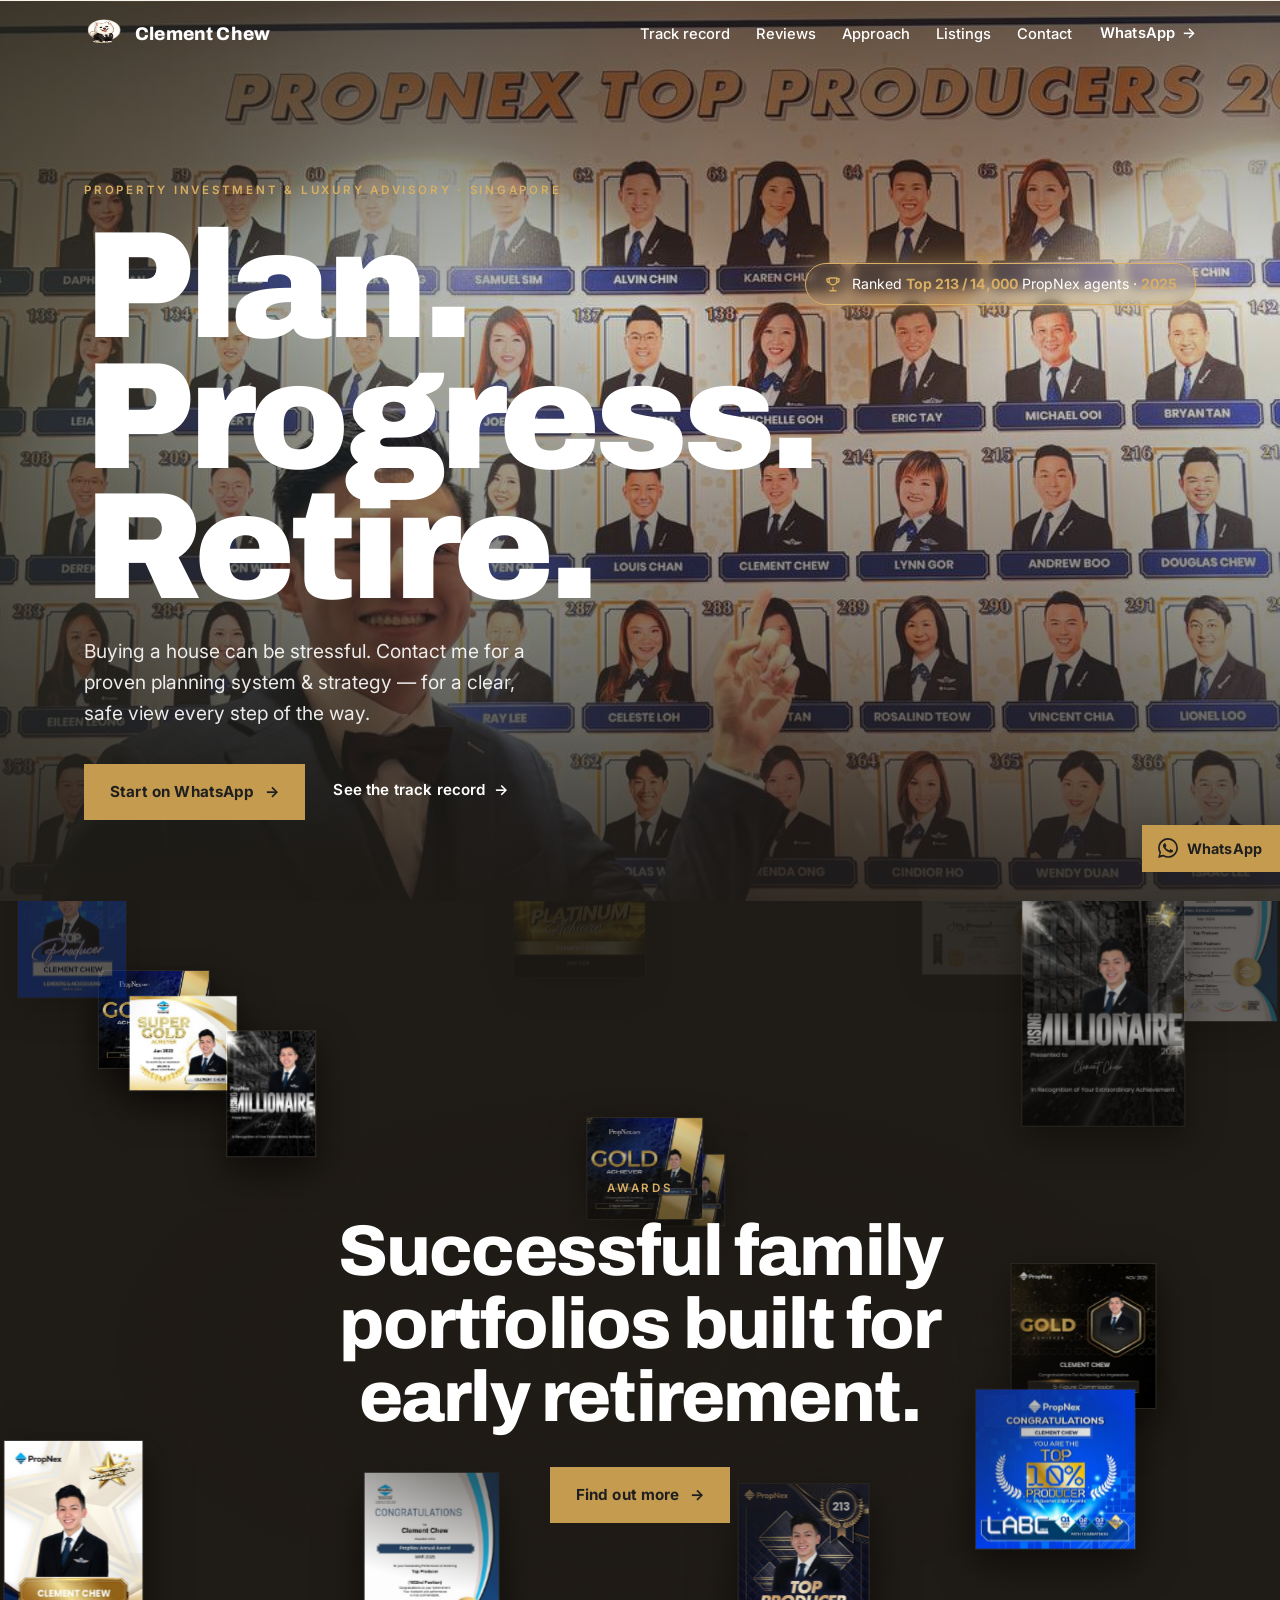
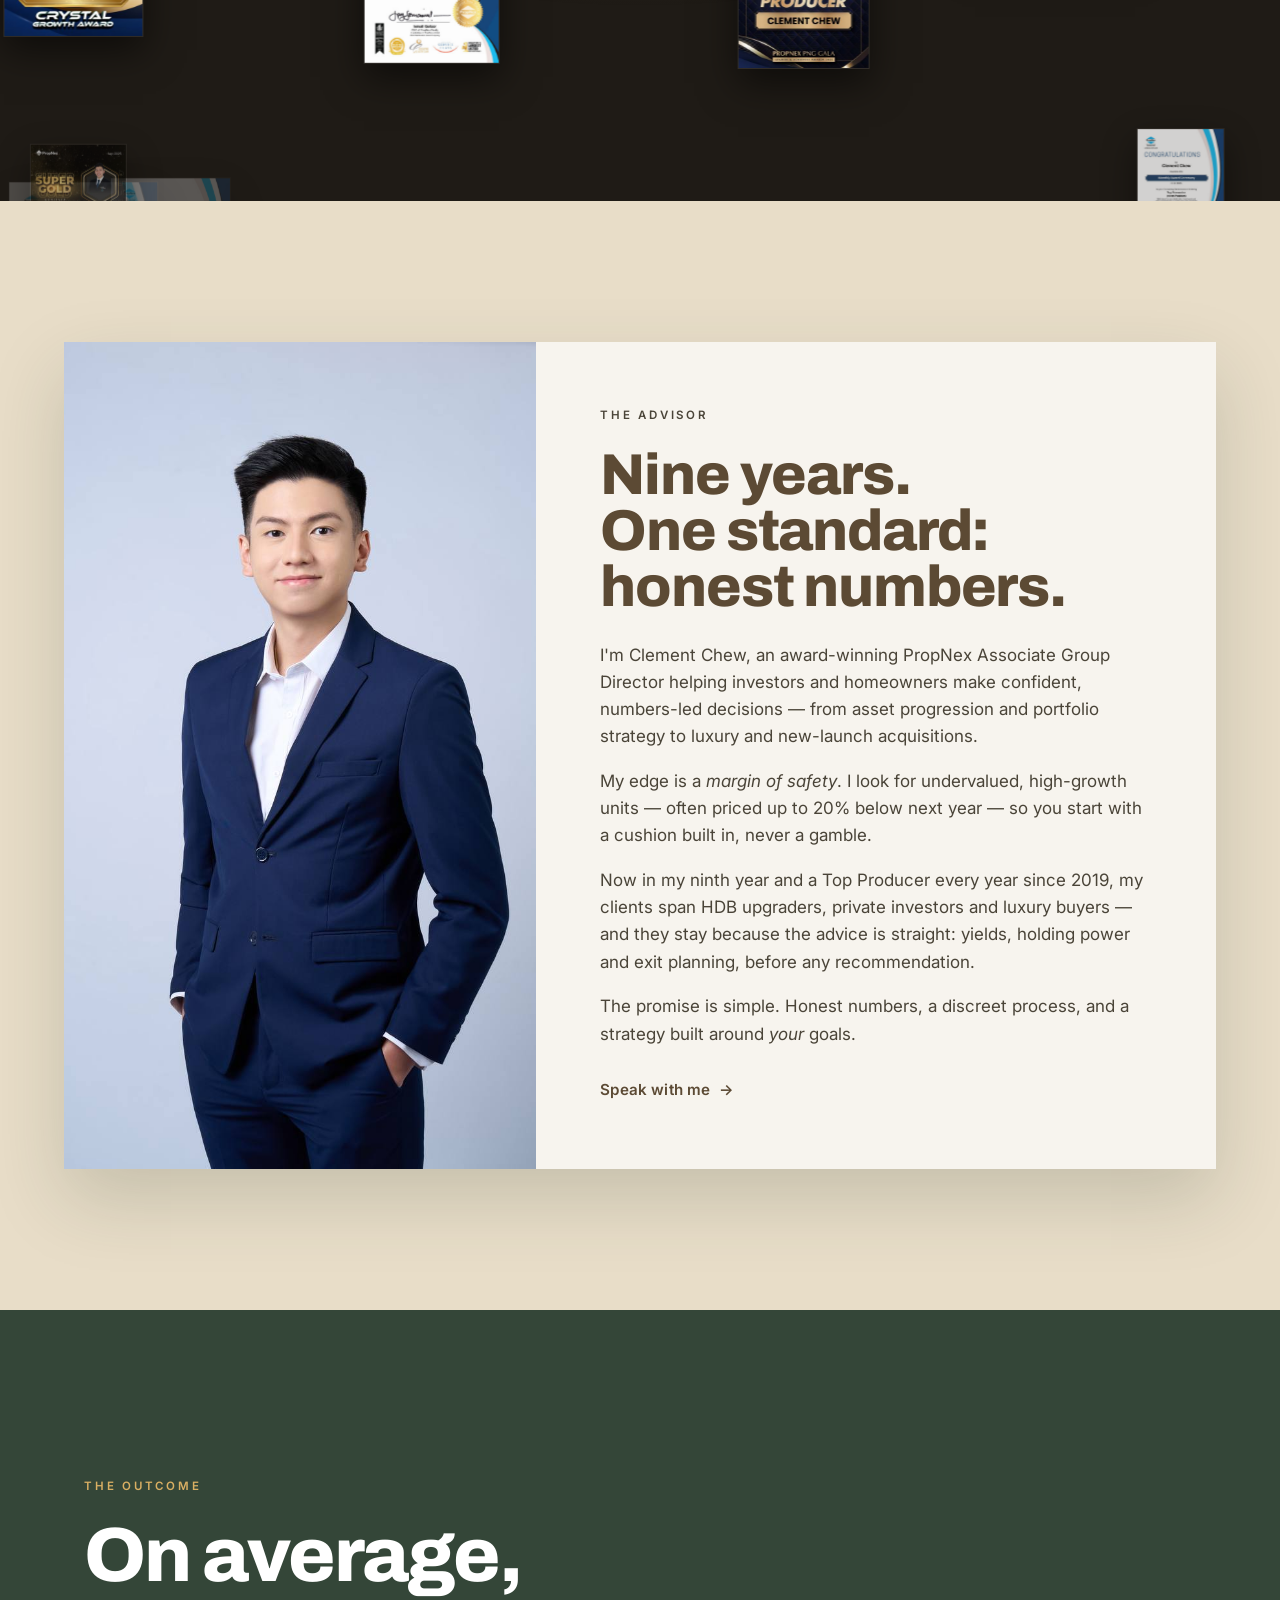
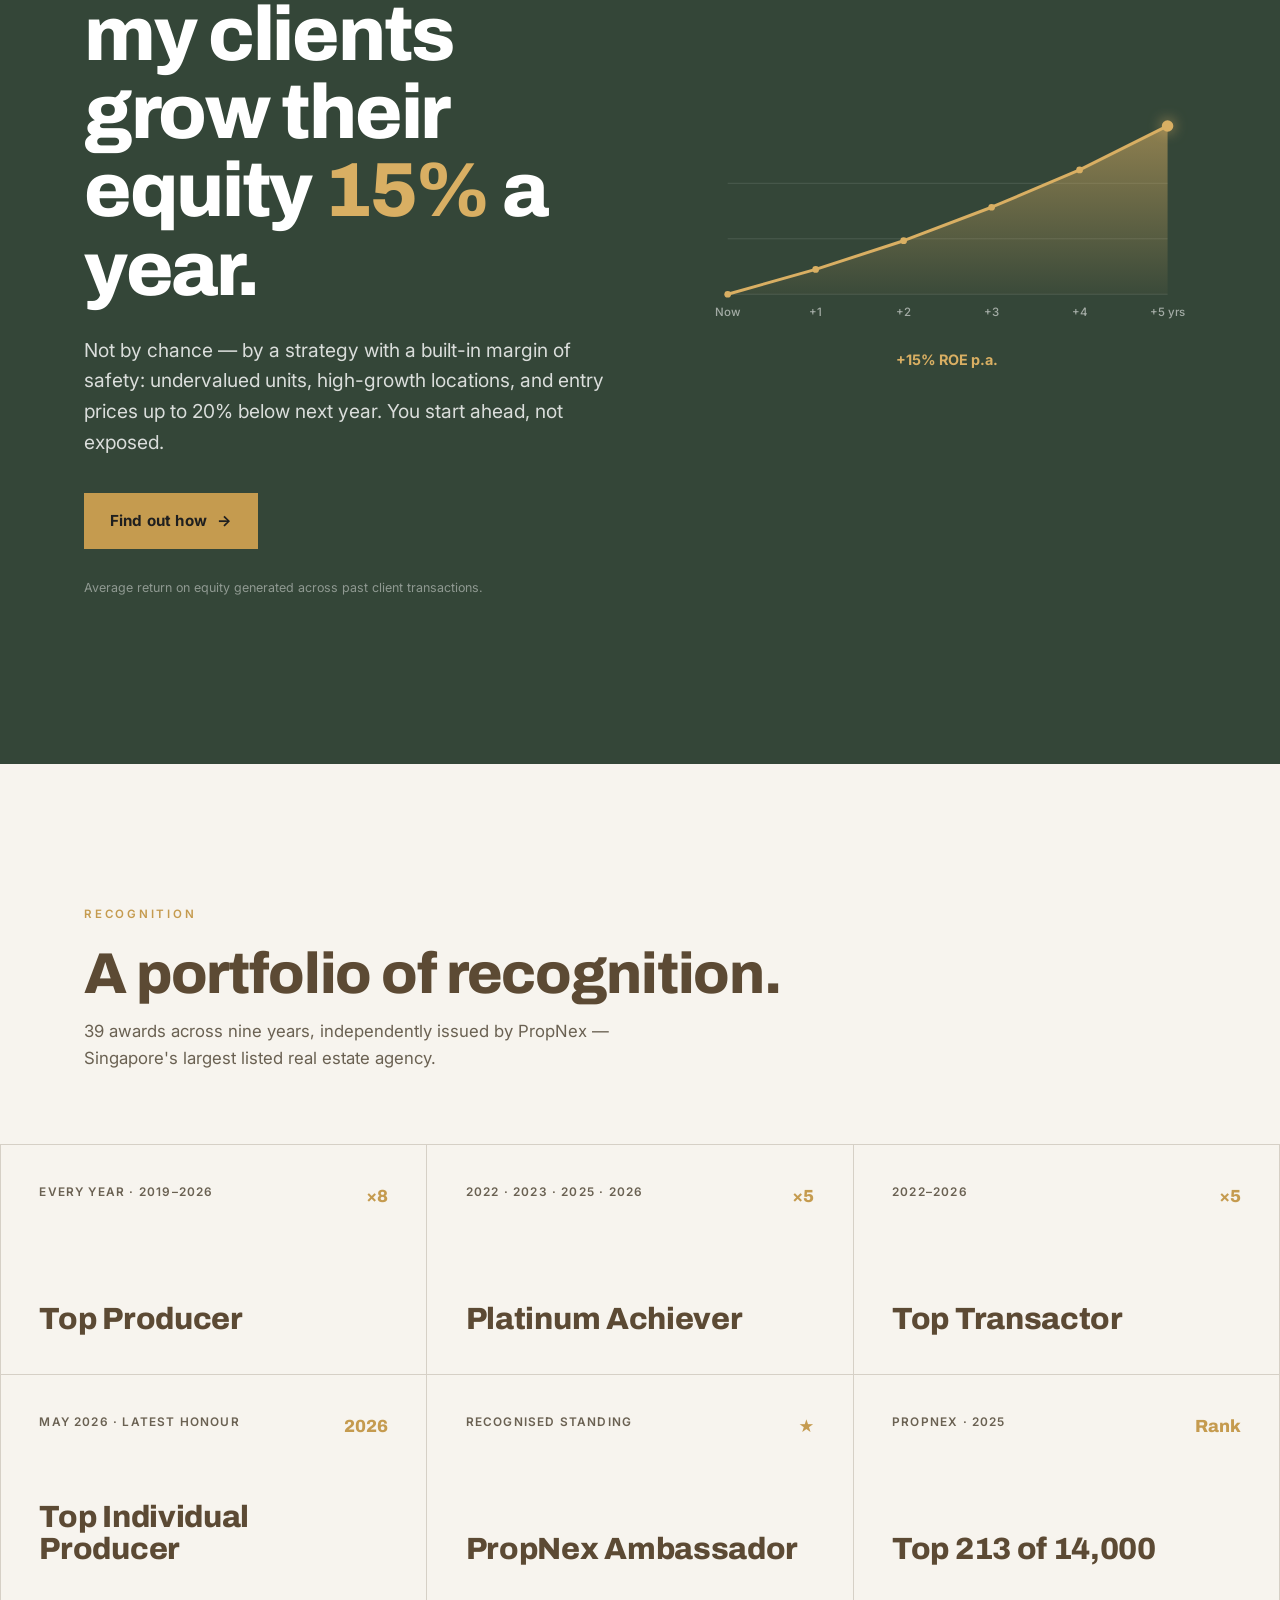
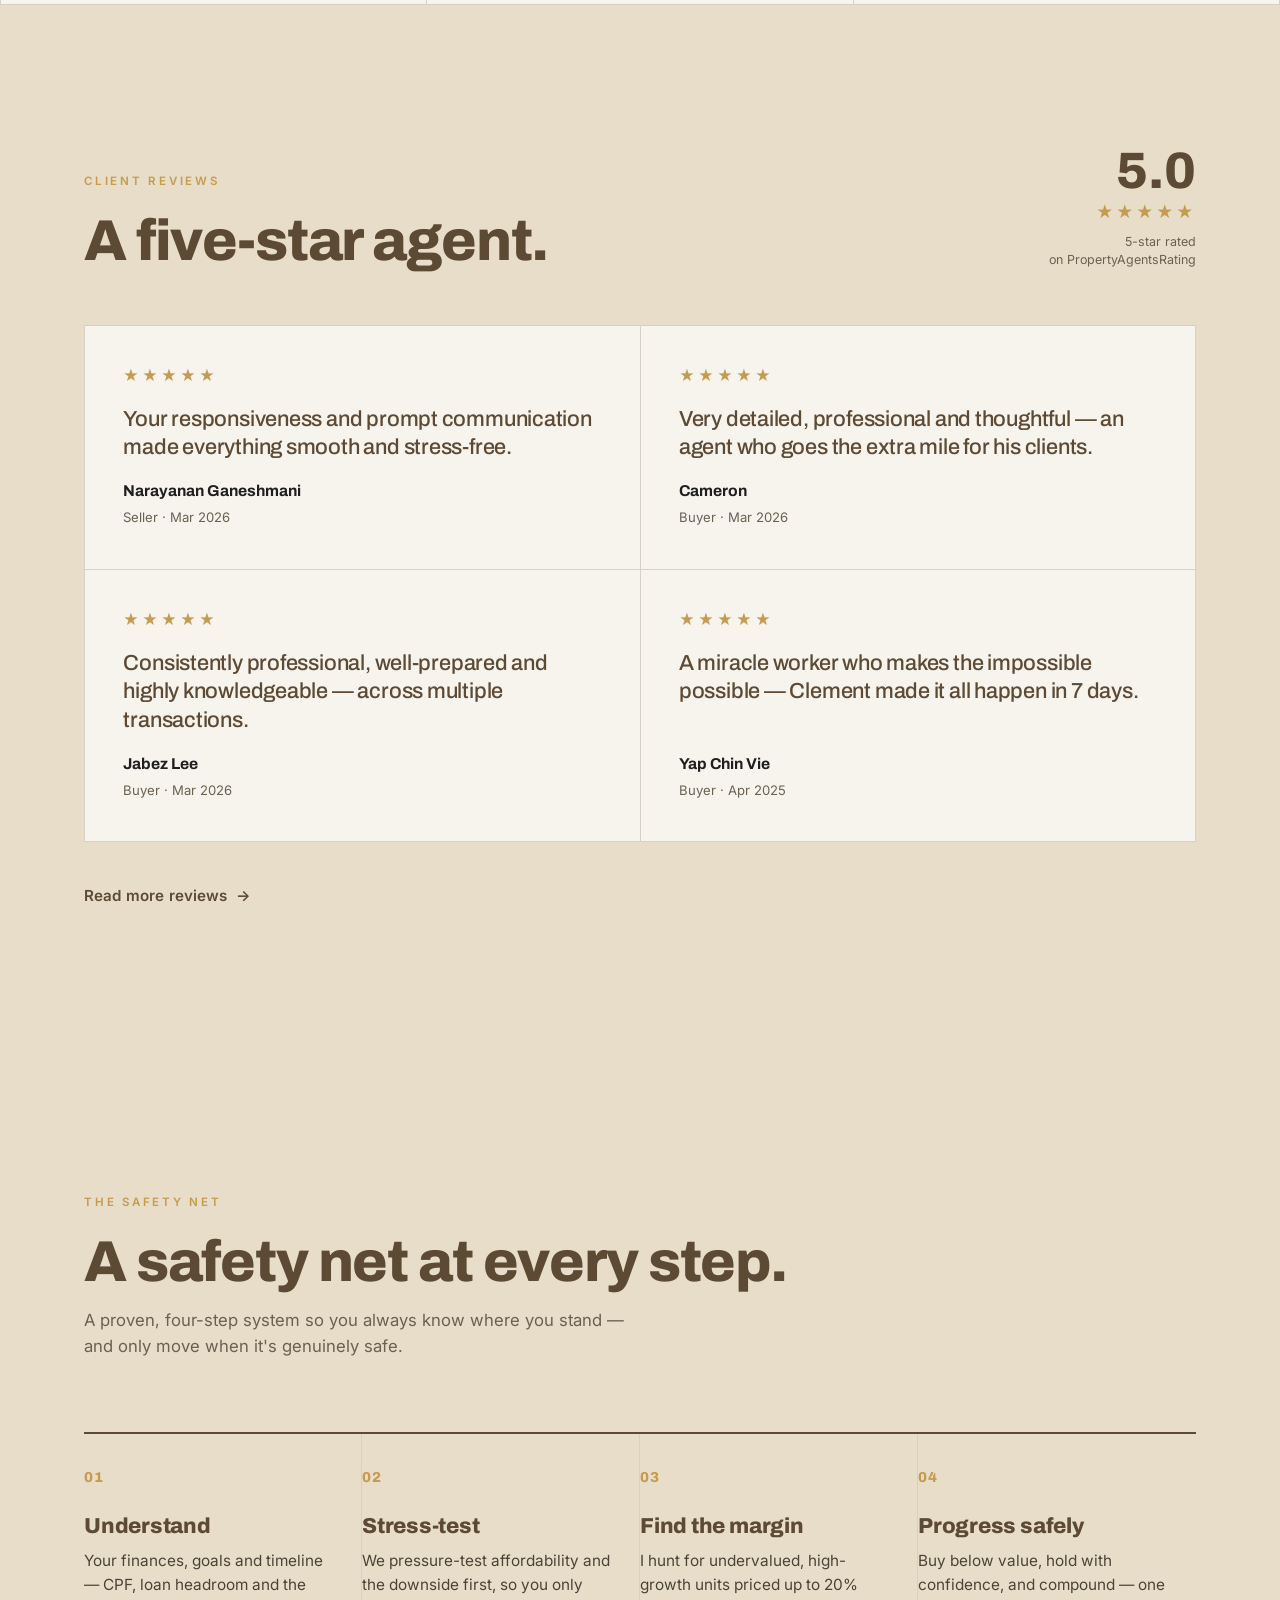
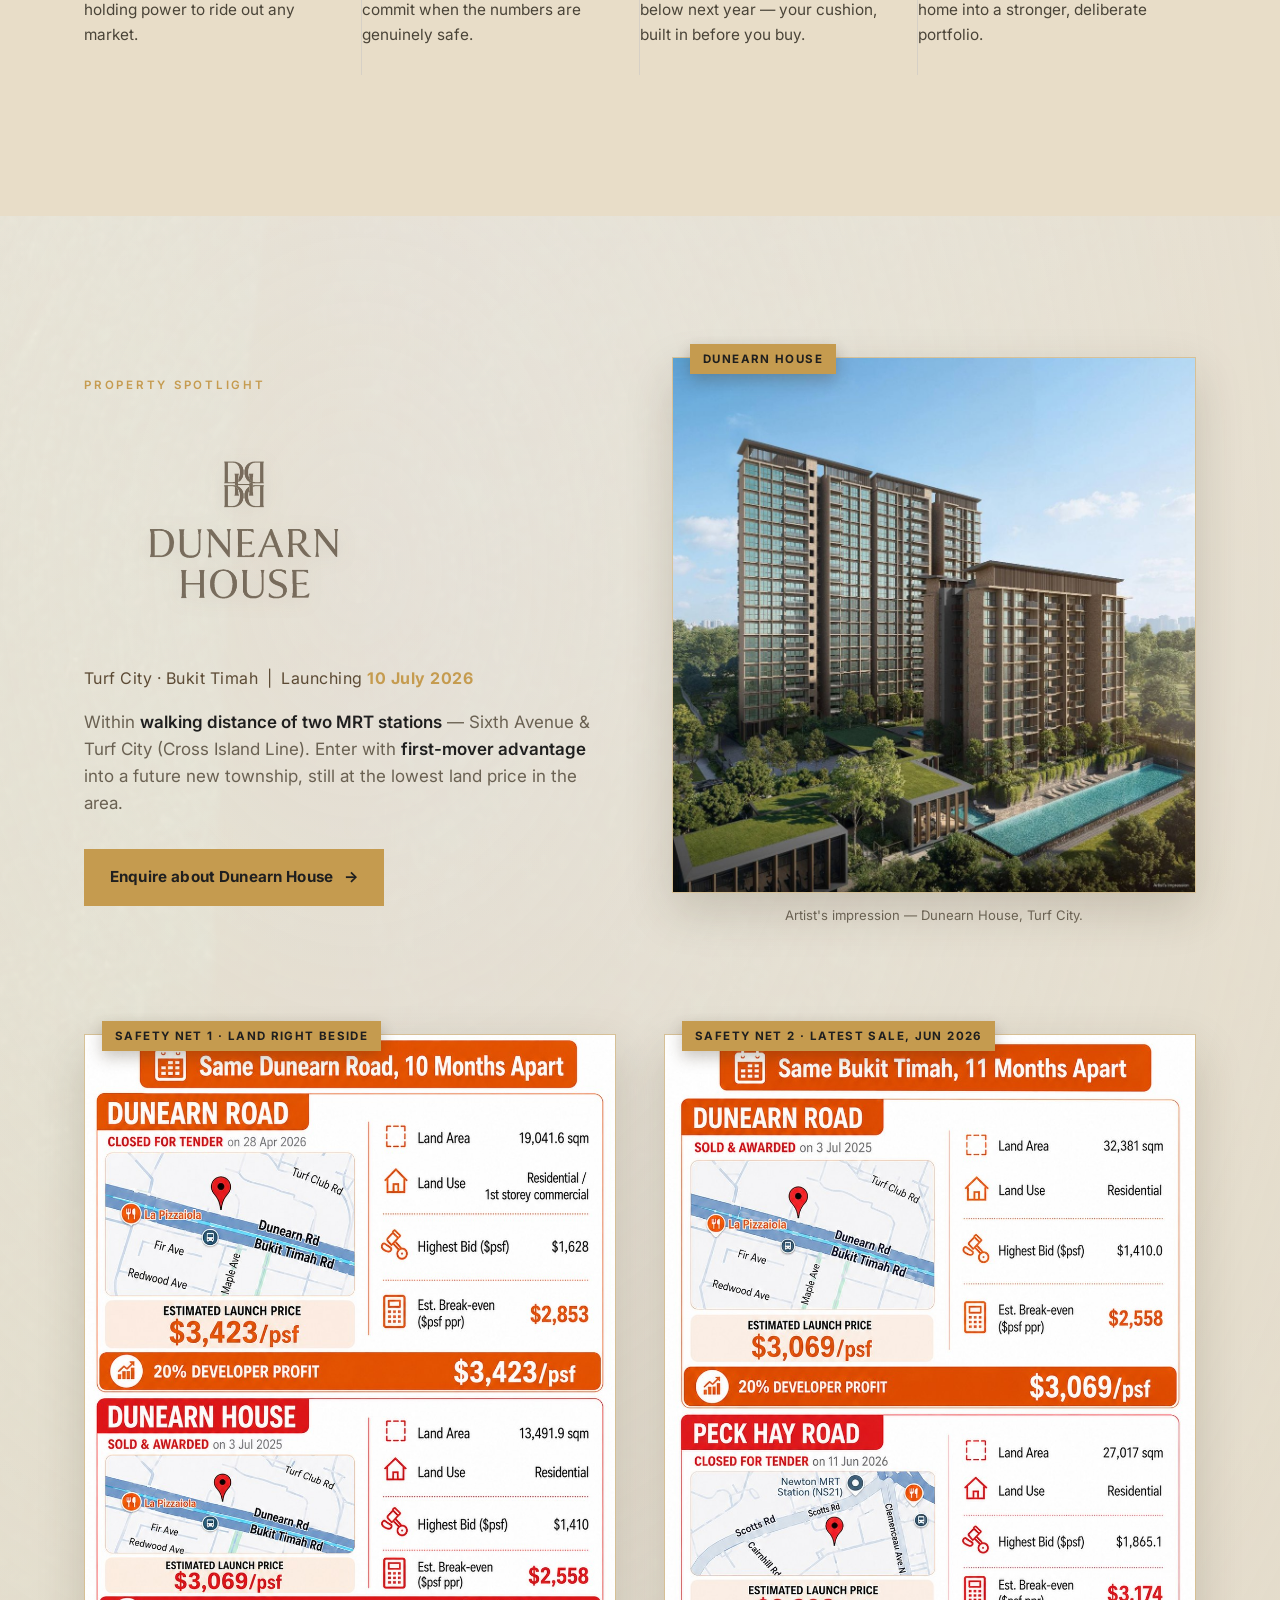
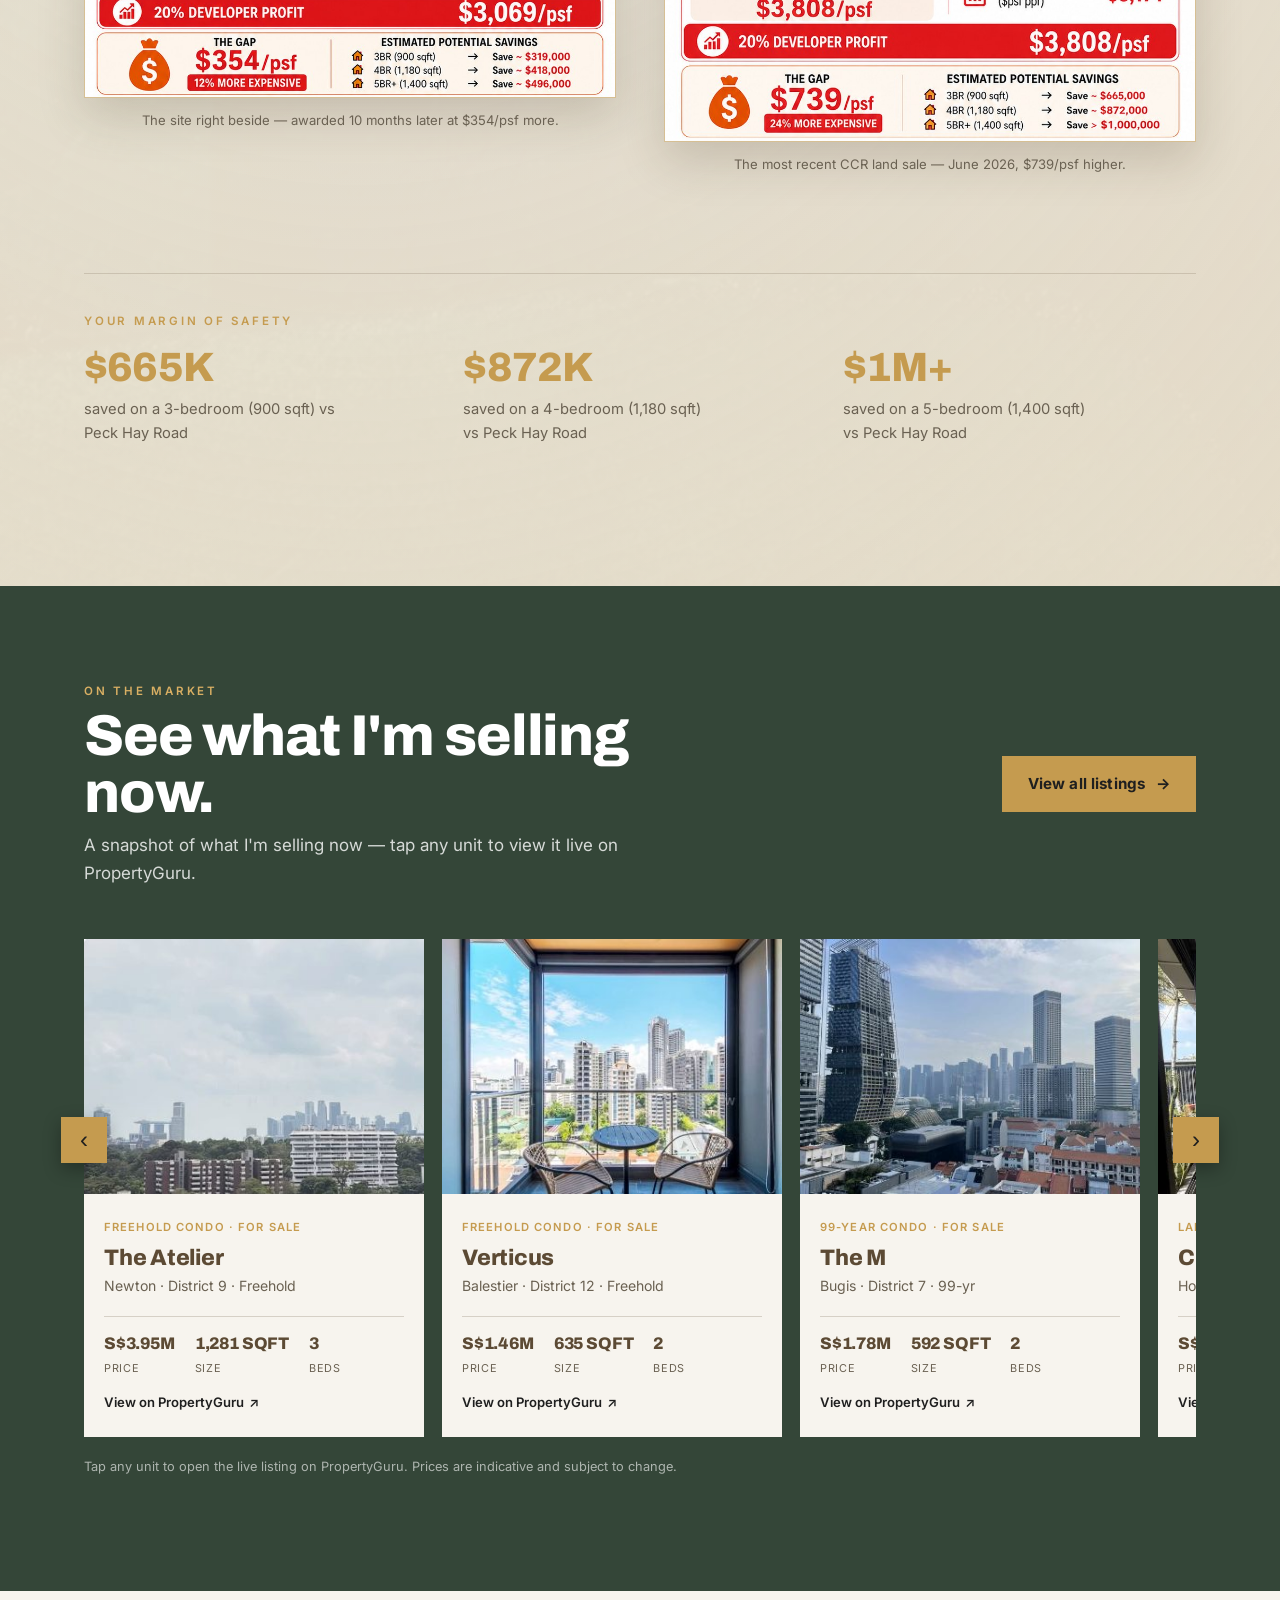
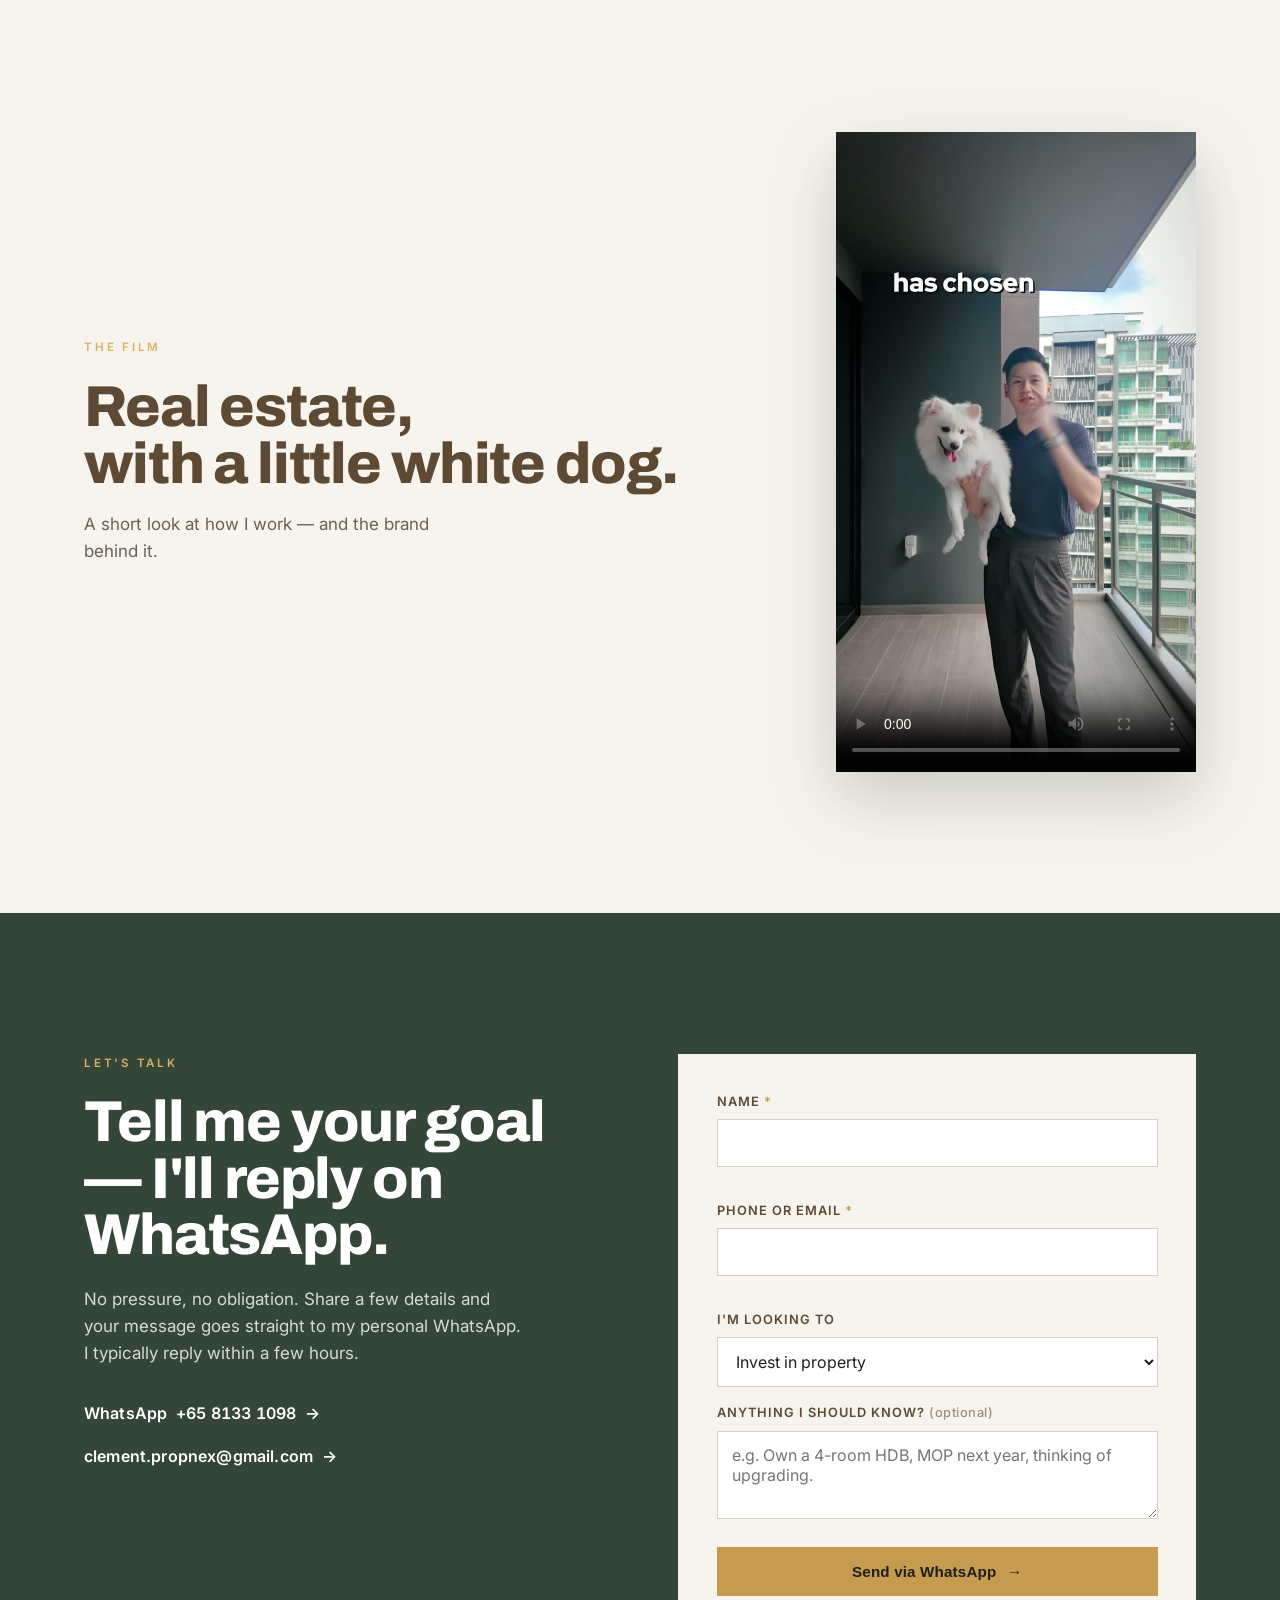
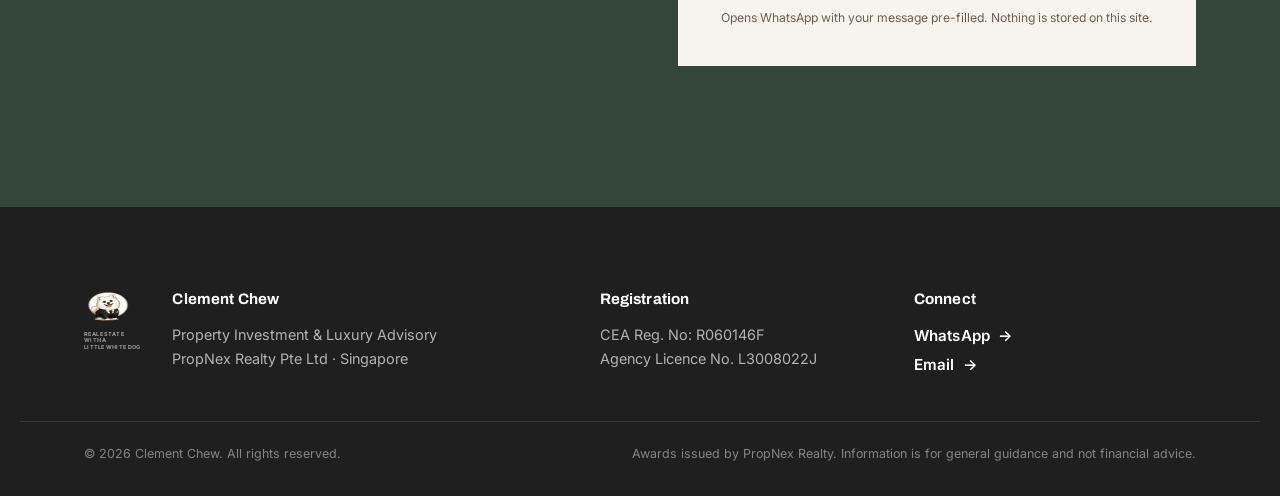
==== index.html @ 2b1bc8f6 "Update index.html" ====
<!DOCTYPE html>
<html lang="en">
<head>
  <meta charset="UTF-8" />
  <meta name="viewport" content="width=device-width, initial-scale=1.0" />
  <title>Clement Chew — Property Investment &amp; Luxury Advisory · PropNex Singapore</title>
  <meta name="description" content="Clement Chew is an award-winning PropNex consultant in Singapore. Property investment advisory, asset progression and luxury acquisitions — numbers-led, discreet, and built around your goals. Start on WhatsApp." />

  <meta property="og:type" content="website" />
  <meta property="og:title" content="Clement Chew — Property Investment & Luxury Advisory" />
  <meta property="og:description" content="Award-winning PropNex consultant in Singapore. Build. Hold. Progress." />
  <meta property="og:image" content="assets/proof-wall.jpg" />
  <link rel="icon" type="image/png" href="assets/mascot.png" />

  <link rel="preconnect" href="https://fonts.googleapis.com" />
  <link rel="preconnect" href="https://fonts.gstatic.com" crossorigin />
  <link href="https://fonts.googleapis.com/css2?family=Archivo:wght@500;600;700;800;900&family=Inter:wght@400;500;600;700&display=swap" rel="stylesheet" />

  <link rel="stylesheet" href="styles.css" />
</head>
<body id="top">

  <!-- ===================== NAV ===================== -->
  <header class="nav" id="nav">
    <div class="nav-inner">
      <a class="brand" href="#top" aria-label="Clement Chew — home">
        <img src="assets/mascot.png" alt="" width="40" height="40" />
        <span class="brand-word">Clement&nbsp;Chew</span>
      </a>
      <nav class="nav-links" id="navLinks" aria-label="Primary">
        <a href="#recognition">Track record</a>
        <a href="#reviews">Reviews</a>
        <a href="#approach">Approach</a>
        <a href="#listings">Listings</a>
        <a href="#contact">Contact</a>
      </nav>
      <a class="nav-cta arrow" href="#contact" data-wa="Hi Clement, I came across your website and would like to find out more.">WhatsApp<span class="ar">&#8594;</span></a>
      <button class="nav-toggle" id="navToggle" aria-label="Open menu" aria-expanded="false" aria-controls="navLinks"><span></span><span></span></button>
    </div>
  </header>

  <main>
    <!-- ===================== HERO ===================== -->
    <section class="hero">
      <img class="hero-bg" src="assets/proof-wall.jpg" alt="Clement Chew at the PropNex Top Producers recognition wall" />
      <div class="hero-scrim"></div>
      <div class="hero-inner">
        <p class="eyebrow light">Property Investment &amp; Luxury Advisory · Singapore</p>
        <h1 class="hero-title">Plan.<br />Progress.<br />Retire.</h1>
        <div class="rank-pill">
          <svg viewBox="0 0 24 24" aria-hidden="true"><path d="M8 21h8M12 17v4M7 4h10v4a5 5 0 01-10 0V4zM7 5H4v2a3 3 0 003 3M17 5h3v2a3 3 0 01-3 3" fill="none" stroke="currentColor" stroke-width="1.8" stroke-linecap="round" stroke-linejoin="round"/></svg>
          <span>Ranked <strong>Top 213 / 14,000</strong> PropNex agents · <strong>2025</strong></span>
        </div>
        <p class="hero-sub">Buying a house can be stressful. Contact me for a proven planning system &amp; strategy — for a clear, safe view every step of the way.</p>
        <div class="hero-actions">
          <a class="btn-solid arrow" href="#contact" data-wa="Hi Clement, I'd like a no-obligation property consultation.">Start on WhatsApp<span class="ar">&#8594;</span></a>
          <a class="arrow light" href="#recognition">See the track record<span class="ar">&#8594;</span></a>
        </div>
      </div>
    </section>

    <!-- ===================== FLYING AWARDS (scroll-driven) ===================== -->
    <section class="fly" id="awards">
      <div class="fly-sticky">
        <div class="fly-items" aria-hidden="true">
          <img class="fly-item" src="assets/awards/fly-02.jpg" alt="" loading="lazy" />
          <img class="fly-item" src="assets/awards/fly-05.jpg" alt="" loading="lazy" />
          <img class="fly-item" src="assets/awards/fly-08.jpg" alt="" loading="lazy" />
          <img class="fly-item" src="assets/awards/fly-12.jpg" alt="" loading="lazy" />
          <img class="fly-item" src="assets/awards/fly-13.jpg" alt="" loading="lazy" />
          <img class="fly-item" src="assets/awards/fly-14.jpg" alt="" loading="lazy" />
          <img class="fly-item" src="assets/awards/fly-16.jpg" alt="" loading="lazy" />
          <img class="fly-item" src="assets/awards/fly-19.jpg" alt="" loading="lazy" />
          <img class="fly-item" src="assets/awards/fly-20.jpg" alt="" loading="lazy" />
          <img class="fly-item" src="assets/awards/fly-24.jpg" alt="" loading="lazy" />
          <img class="fly-item" src="assets/awards/fly-28.jpg" alt="" loading="lazy" />
          <img class="fly-item" src="assets/awards/fly-31.jpg" alt="" loading="lazy" />
          <img class="fly-item" src="assets/awards/fly-34.jpg" alt="" loading="lazy" />
          <img class="fly-item" src="assets/awards/fly-36.jpg" alt="" loading="lazy" />
          <img class="fly-item" src="assets/awards/fly-37.jpg" alt="" loading="lazy" />
          <img class="fly-item" src="assets/awards/fly-38.jpg" alt="" loading="lazy" />
          <img class="fly-item" src="assets/awards/fly-39.jpg" alt="" loading="lazy" />
          <img class="fly-item" src="assets/awards/fly-40.jpg" alt="" loading="lazy" />
          <img class="fly-item" src="assets/awards/fly-41.jpg" alt="" loading="lazy" />
          <img class="fly-item" src="assets/awards/fly-42.jpg" alt="" loading="lazy" />
        </div>
        <div class="fly-center">
          <p class="eyebrow light">Awards</p>
          <h2>Successful family portfolios built for early retirement.</h2>
          <a class="btn-solid arrow" href="#contact" data-wa="Hi Clement, I'd like to build a property portfolio for early retirement. Where do I start?">Find out more<span class="ar">&#8594;</span></a>
        </div>
      </div>
    </section>

    <!-- ===================== SPLIT / ABOUT ===================== -->
    <section class="split" id="about">
      <div class="split-pane">
      <div class="split-media">
        <img src="assets/hero.jpg" alt="Clement Chew, PropNex Associate Group Director — studio portrait" width="853" height="1280" loading="lazy" decoding="async" />
      </div>
      <div class="split-body">
        <p class="eyebrow">The advisor</p>
        <h2>Nine years.<br />One standard:<br />honest numbers.</h2>
        <p>I'm Clement Chew, an award-winning PropNex Associate Group Director helping investors and homeowners make confident, numbers-led decisions — from asset progression and portfolio strategy to luxury and new-launch acquisitions.</p>
        <p>My edge is a <em>margin of safety</em>. I look for undervalued, high-growth units — often priced up to 20% below next year — so you start with a cushion built in, never a gamble.</p>
        <p>Now in my ninth year and a Top Producer every year since 2019, my clients span HDB upgraders, private investors and luxury buyers — and they stay because the advice is straight: yields, holding power and exit planning, before any recommendation.</p>
        <p>The promise is simple. Honest numbers, a discreet process, and a strategy built around <em>your</em> goals.</p>
        <a class="arrow" href="#contact" data-wa="Hi Clement, I'd like to understand my property options. Can we chat?">Speak with me<span class="ar">&#8594;</span></a>
      </div>
      </div>
    </section>

    <!-- ===================== ROE (full-bleed forest) ===================== -->
    <section class="roe">
      <div class="wrap roe-grid">
        <div class="roe-copy">
        <p class="eyebrow light">The outcome</p>
        <p class="roe-line">On average, my clients grow their equity <span class="roe-figure">15%</span> a year.</p>
        <p class="roe-sub">Not by chance — by a strategy with a built-in margin of safety: undervalued units, high-growth locations, and entry prices up to 20% below next year. You start ahead, not exposed.</p>
        <a class="btn-solid arrow" href="#contact" data-wa="Hi Clement, I saw your clients average a 15% ROE — I'd love to find out how you can do it for me too.">Find out how<span class="ar">&#8594;</span></a>
        <p class="roe-note">Average return on equity generated across past client transactions.</p>
        </div>
        <figure class="roe-chart" role="img" aria-label="Line chart: equity compounding at about 15% per year over five years.">
          <svg viewBox="0 0 520 240" xmlns="http://www.w3.org/2000/svg" aria-hidden="true">
            <defs>
              <linearGradient id="roeGrad" x1="0" y1="0" x2="0" y2="1">
                <stop offset="0" stop-color="#D9AF63" stop-opacity="0.55" />
                <stop offset="1" stop-color="#D9AF63" stop-opacity="0.04" />
              </linearGradient>
            </defs>
            <line class="roe-grid-line" x1="30" y1="200" x2="490" y2="200" />
            <line class="roe-grid-line" x1="30" y1="142" x2="490" y2="142" />
            <line class="roe-grid-line" x1="30" y1="84" x2="490" y2="84" />
            <path class="roe-area" d="M30 200 L122 174 L214 144 L306 109 L398 70 L490 24 L490 200 Z" />
            <path class="roe-line-path" d="M30 200 L122 174 L214 144 L306 109 L398 70 L490 24" />
            <g class="roe-dots">
              <circle class="roe-dot" cx="30" cy="200" r="3.5" />
              <circle class="roe-dot" cx="122" cy="174" r="3.5" />
              <circle class="roe-dot" cx="214" cy="144" r="3.5" />
              <circle class="roe-dot" cx="306" cy="109" r="3.5" />
              <circle class="roe-dot" cx="398" cy="70" r="3.5" />
              <circle class="roe-dot roe-dot-end" cx="490" cy="24" r="6" />
            </g>
            <text class="roe-axis-label" x="30" y="223" text-anchor="middle">Now</text>
            <text class="roe-axis-label" x="122" y="223" text-anchor="middle">+1</text>
            <text class="roe-axis-label" x="214" y="223" text-anchor="middle">+2</text>
            <text class="roe-axis-label" x="306" y="223" text-anchor="middle">+3</text>
            <text class="roe-axis-label" x="398" y="223" text-anchor="middle">+4</text>
            <text class="roe-axis-label" x="490" y="223" text-anchor="middle">+5 yrs</text>
          </svg>
          <figcaption class="roe-chart-cap"><span>+15% ROE p.a.</span></figcaption>
        </figure>
      </div>
    </section>

    <!-- ===================== RECOGNITION (portfolio grid) ===================== -->
    <section class="recognition" id="recognition">
      <div class="wrap">
        <div class="section-head">
          <p class="eyebrow">Recognition</p>
          <h2>A portfolio of recognition.</h2>
          <p class="section-sub">39 awards across nine years, independently issued by PropNex — Singapore's largest listed real estate agency.</p>
        </div>
      </div>
      <div class="folio">
        <article class="folio-cell">
          <span class="folio-meta">Every year · 2019&ndash;2026</span>
          <h3>Top Producer</h3>
          <span class="folio-tag">&times;8</span>
        </article>
        <article class="folio-cell">
          <span class="folio-meta">2022 &middot; 2023 &middot; 2025 &middot; 2026</span>
          <h3>Platinum Achiever</h3>
          <span class="folio-tag">&times;5</span>
        </article>
        <article class="folio-cell">
          <span class="folio-meta">2022&ndash;2026</span>
          <h3>Top Transactor</h3>
          <span class="folio-tag">&times;5</span>
        </article>
        <article class="folio-cell">
          <span class="folio-meta">May 2026 · latest honour</span>
          <h3>Top Individual Producer</h3>
          <span class="folio-tag">2026</span>
        </article>
        <article class="folio-cell">
          <span class="folio-meta">Recognised standing</span>
          <h3>PropNex Ambassador</h3>
          <span class="folio-tag">&#9733;</span>
        </article>
        <article class="folio-cell">
          <span class="folio-meta">PropNex · 2025</span>
          <h3>Top 213 of 14,000</h3>
          <span class="folio-tag">Rank</span>
        </article>
      </div>
    </section>

    <!-- ===================== REVIEWS ===================== -->
    <section class="reviews" id="reviews">
      <div class="wrap">
        <div class="reviews-head">
          <div>
            <p class="eyebrow">Client reviews</p>
            <h2>A five-star agent.</h2>
          </div>
          <div class="reviews-score">
            <span class="score-num">5.0</span>
            <span class="score-stars" aria-hidden="true">&#9733;&#9733;&#9733;&#9733;&#9733;</span>
            <span class="score-meta">5-star rated<br />on PropertyAgentsRating</span>
          </div>
        </div>

        <div class="review-grid">
          <figure class="review">
            <span class="stars" aria-label="5 out of 5 stars">&#9733;&#9733;&#9733;&#9733;&#9733;</span>
            <blockquote>Your responsiveness and prompt communication made everything smooth and stress-free.</blockquote>
            <figcaption><strong>Narayanan Ganeshmani</strong><span>Seller &middot; Mar 2026</span></figcaption>
          </figure>
          <figure class="review">
            <span class="stars" aria-label="5 out of 5 stars">&#9733;&#9733;&#9733;&#9733;&#9733;</span>
            <blockquote>Very detailed, professional and thoughtful &mdash; an agent who goes the extra mile for his clients.</blockquote>
            <figcaption><strong>Cameron</strong><span>Buyer &middot; Mar 2026</span></figcaption>
          </figure>
          <figure class="review">
            <span class="stars" aria-label="5 out of 5 stars">&#9733;&#9733;&#9733;&#9733;&#9733;</span>
            <blockquote>Consistently professional, well-prepared and highly knowledgeable &mdash; across multiple transactions.</blockquote>
            <figcaption><strong>Jabez Lee</strong><span>Buyer &middot; Mar 2026</span></figcaption>
          </figure>
          <figure class="review">
            <span class="stars" aria-label="5 out of 5 stars">&#9733;&#9733;&#9733;&#9733;&#9733;</span>
            <blockquote>A miracle worker who makes the impossible possible &mdash; Clement made it all happen in 7 days.</blockquote>
            <figcaption><strong>Yap Chin Vie</strong><span>Buyer &middot; Apr 2025</span></figcaption>
          </figure>
        </div>

        <a class="arrow" href="https://propertyagentsrating.com/profile/R060146F" target="_blank" rel="noopener">Read more reviews<span class="ar">&#8594;</span></a>
      </div>
    </section>


    <!-- ===================== APPROACH (numbered sequence) ===================== -->
    <section class="approach" id="approach">
      <div class="wrap">
        <div class="section-head">
          <p class="eyebrow">The safety net</p>
          <h2>A safety net at every step.</h2>
          <p class="section-sub">A proven, four-step system so you always know where you stand — and only move when it's genuinely safe.</p>
        </div>
        <ol class="steps">
          <li class="step">
            <span class="step-no">01</span>
            <h3>Understand</h3>
            <p>Your finances, goals and timeline — CPF, loan headroom and the holding power to ride out any market.</p>
          </li>
          <li class="step">
            <span class="step-no">02</span>
            <h3>Stress-test</h3>
            <p>We pressure-test affordability and the downside first, so you only commit when the numbers are genuinely safe.</p>
          </li>
          <li class="step">
            <span class="step-no">03</span>
            <h3>Find the margin</h3>
            <p>I hunt for undervalued, high-growth units priced up to 20% below next year — your cushion, built in before you buy.</p>
          </li>
          <li class="step">
            <span class="step-no">04</span>
            <h3>Progress safely</h3>
            <p>Buy below value, hold with confidence, and compound — one home into a stronger, deliberate portfolio.</p>
          </li>
        </ol>
      </div>
    </section>

    <!-- ===================== PROPERTY SPOTLIGHT (Dunearn House) ===================== -->
    <section class="spotlight" id="spotlight">
      <div class="spot-bg" aria-hidden="true"></div>
      <div class="spot-scrim" aria-hidden="true"></div>
      <div class="wrap spot-inner">
        <div class="spot-head">
          <p class="eyebrow light">Property spotlight</p>
          <img class="spot-logo" src="assets/spotlight/dunearn-logo-dark.png" alt="Dunearn House" width="633" height="447" loading="lazy" />
          <p class="spot-meta">Turf City &middot; Bukit Timah&nbsp;&nbsp;|&nbsp;&nbsp;Launching <strong>10 July 2026</strong></p>
          <p class="spot-sub">Within <strong>walking distance of two MRT stations</strong> &mdash; Sixth Avenue &amp; Turf City (Cross Island Line). Enter with <strong>first-mover advantage</strong> into a future new township, still at the lowest land price in the area.</p>
          <a class="btn-solid arrow" href="#contact" data-wa="Hi Clement, I'd like the Dunearn House details and early-bird pricing.">Enquire about Dunearn House<span class="ar">&#8594;</span></a>
        </div>

        <figure class="spot-safety spot-render">
          <span class="spot-flag">Dunearn House</span>
          <img src="assets/spotlight/dunearn-render.jpg" alt="Artist's impression of Dunearn House — a low-rise condominium at Turf City, Bukit Timah, set among landscaped greenery with a lap pool." loading="lazy" />
          <figcaption>Artist's impression &mdash; Dunearn House, Turf City.</figcaption>
        </figure>

        <div class="spot-nets">
          <figure class="spot-safety">
            <span class="spot-flag">Safety net 1 &middot; Land right beside</span>
            <img src="assets/spotlight/dunearn-safetynet-1.jpg" alt="Same Dunearn Road, 10 months apart: the 2nd Dunearn Road site closed for tender Apr 2026 at S$1,628 psf (est. launch S$3,423 psf) versus Dunearn House awarded Jul 2025 at S$1,410 psf (est. launch S$3,069 psf) — a S$354 psf gap, 12% more expensive. Estimated savings: 3BR S$319,000, 4BR S$418,000, 5BR S$496,000." loading="lazy" />
            <figcaption>The site right beside &mdash; awarded 10 months later at $354/psf more.</figcaption>
          </figure>
          <figure class="spot-safety">
            <span class="spot-flag">Safety net 2 &middot; Latest sale, Jun 2026</span>
            <img src="assets/spotlight/dunearn-safetynet-2.jpg" alt="Same Bukit Timah, 11 months apart: Peck Hay Road closed for tender Jun 2026 at S$1,865 psf (est. launch S$3,808 psf) versus Dunearn House awarded Jul 2025 at S$1,410 psf (est. launch S$3,069 psf) — a S$739 psf gap, 24% more expensive. Estimated savings: 3BR S$665,000, 4BR S$872,000, 5BR over S$1,000,000." loading="lazy" />
            <figcaption>The most recent CCR land sale &mdash; June 2026, $739/psf higher.</figcaption>
          </figure>
        </div>

        <div class="spot-savings">
          <p class="eyebrow light">Your margin of safety</p>
          <div class="savings-grid">
            <div class="saving"><b>$665K</b><span>saved on a 3-bedroom (900 sqft) vs Peck Hay Road</span></div>
            <div class="saving"><b>$872K</b><span>saved on a 4-bedroom (1,180 sqft) vs Peck Hay Road</span></div>
            <div class="saving"><b>$1M+</b><span>saved on a 5-bedroom (1,400 sqft) vs Peck Hay Road</span></div>
          </div>
        </div>
      </div>
    </section>

    <!-- ===================== LISTINGS ===================== -->
    <section class="listings" id="listings">
      <div class="listings-inner wrap">
        <div class="listings-text">
          <p class="eyebrow light">On the market</p>
          <h2>See what I'm selling now.</h2>
          <p>A snapshot of what I'm selling now — tap any unit to view it live on PropertyGuru.</p>
        </div>
        <a class="btn-solid arrow" href="https://www.propertyguru.com.sg/agent/clement-chew-623678" target="_blank" rel="noopener">View all listings<span class="ar">&#8594;</span></a>
      </div>

      <div class="carousel wrap" id="listingCarousel">
        <div class="car-track" id="carTrack">
          <a class="listing" href="https://www.propertyguru.com.sg/listing/for-sale-the-atelier-60222171" target="_blank" rel="noopener">
            <div class="listing-shot"><img class="listing-photo" src="assets/listings/atelier.jpg" alt="The Atelier — view from the unit" loading="lazy" onerror="this.remove()" /><span>The Atelier</span></div>
            <div class="listing-info">
              <span class="listing-type">Freehold condo · For sale</span>
              <h3>The Atelier</h3>
              <span class="listing-loc">Newton · District 9 · Freehold</span>
              <div class="listing-figs"><span><b>S$3.95M</b>Price</span><span><b>1,281&nbsp;sqft</b>Size</span><span><b>3</b>Beds</span></div>
              <span class="listing-view">View on PropertyGuru<span class="ar">&#8599;</span></span>
            </div>
          </a>
          <a class="listing" href="https://www.propertyguru.com.sg/listing/for-sale-verticus-500150408" target="_blank" rel="noopener">
            <div class="listing-shot"><img class="listing-photo" src="assets/listings/verticus.jpg" alt="Verticus — balcony view" loading="lazy" onerror="this.remove()" /><span>Verticus</span></div>
            <div class="listing-info">
              <span class="listing-type">Freehold condo · For sale</span>
              <h3>Verticus</h3>
              <span class="listing-loc">Balestier · District 12 · Freehold</span>
              <div class="listing-figs"><span><b>S$1.46M</b>Price</span><span><b>635&nbsp;sqft</b>Size</span><span><b>2</b>Beds</span></div>
              <span class="listing-view">View on PropertyGuru<span class="ar">&#8599;</span></span>
            </div>
          </a>
          <a class="listing" href="https://www.propertyguru.com.sg/listing/for-sale-the-m-24194344" target="_blank" rel="noopener">
            <div class="listing-shot"><img class="listing-photo" src="assets/listings/the-m-1.jpg" alt="The M — city view" loading="lazy" onerror="this.remove()" /><span>The M</span></div>
            <div class="listing-info">
              <span class="listing-type">99-year condo · For sale</span>
              <h3>The M</h3>
              <span class="listing-loc">Bugis · District 7 · 99-yr</span>
              <div class="listing-figs"><span><b>S$1.78M</b>Price</span><span><b>592&nbsp;sqft</b>Size</span><span><b>2</b>Beds</span></div>
              <span class="listing-view">View on PropertyGuru<span class="ar">&#8599;</span></span>
            </div>
          </a>
          <a class="listing" href="https://www.propertyguru.com.sg/listing/for-sale-chiselhurst-colchester-cardiff-500174506" target="_blank" rel="noopener">
            <div class="listing-shot"><img class="listing-photo" src="assets/listings/chiselhurst.jpg" alt="Chiselhurst — terrace lounge" loading="lazy" onerror="this.remove()" /><span>Chiselhurst</span></div>
            <div class="listing-info">
              <span class="listing-type">Landed terrace · For sale</span>
              <h3>Chiselhurst</h3>
              <span class="listing-loc">Hougang · District 19 · 999-yr</span>
              <div class="listing-figs"><span><b>S$5.89M</b>Price</span><span><b>3,700&nbsp;sqft</b>Size</span><span><b>5</b>Beds</span></div>
              <span class="listing-view">View on PropertyGuru<span class="ar">&#8599;</span></span>
            </div>
          </a>
          <a class="listing" href="https://www.propertyguru.com.sg/listing/for-sale-the-m-25346962" target="_blank" rel="noopener">
            <div class="listing-shot"><img class="listing-photo" src="assets/listings/the-m-2.jpg" alt="The M — F1 night-race view" loading="lazy" onerror="this.remove()" /><span>The M</span></div>
            <div class="listing-info">
              <span class="listing-type">99-year condo · For sale</span>
              <h3>The M</h3>
              <span class="listing-loc">Bugis · District 7 · 99-yr</span>
              <div class="listing-figs"><span><b>S$1.86M</b>Price</span><span><b>592&nbsp;sqft</b>Size</span><span><b>2</b>Beds</span></div>
              <span class="listing-view">View on PropertyGuru<span class="ar">&#8599;</span></span>
            </div>
          </a>
        </div>
        <button class="car-btn car-prev" id="carPrev" type="button" aria-label="Previous listing">&#8249;</button>
        <button class="car-btn car-next" id="carNext" type="button" aria-label="Next listing">&#8250;</button>
      </div>
      <p class="listings-note wrap">Tap any unit to open the live listing on PropertyGuru. Prices are indicative and subject to change.</p>
    </section>

    <!-- ===================== FILM ===================== -->
    <section class="film" id="film">
      <div class="wrap film-inner">
        <div class="film-head">
          <p class="eyebrow light">The film</p>
          <h2>Real estate,<br />with a little white dog.</h2>
          <p class="film-sub">A short look at how I work — and the brand behind it.</p>
        </div>
        <div class="film-player">
          <video controls preload="metadata" playsinline poster="assets/brand-poster.jpg" width="720" height="1280">
            <source src="assets/brand-video.mp4" type="video/mp4" />
            Your browser can't play this video. <a href="assets/brand-video.mp4">Download the film instead</a>.
          </video>
        </div>
      </div>
    </section>

    <!-- ===================== CONTACT ===================== -->
    <section class="contact" id="contact">
      <div class="contact-grid">
        <div class="contact-intro">
          <p class="eyebrow light">Let's talk</p>
          <h2>Tell me your goal — I'll reply on WhatsApp.</h2>
          <p>No pressure, no obligation. Share a few details and your message goes straight to my personal WhatsApp. I typically reply within a few hours.</p>
          <ul class="contact-direct">
            <li><a id="waDirect" class="arrow light" href="#" target="_blank" rel="noopener">WhatsApp <span id="waNumberLabel">+65 8133 1098</span><span class="ar">&#8594;</span></a></li>
            <li><a class="arrow light" href="mailto:clement.propnex@gmail.com">clement.propnex@gmail.com<span class="ar">&#8594;</span></a></li>
          </ul>
        </div>

        <form id="leadForm" class="lead-form" novalidate>
          <div class="field">
            <label for="lf-name">Name <span aria-hidden="true">*</span></label>
            <input type="text" id="lf-name" name="name" autocomplete="name" required />
            <span class="err" data-err-for="lf-name"></span>
          </div>
          <div class="field">
            <label for="lf-contact">Phone or email <span aria-hidden="true">*</span></label>
            <input type="text" id="lf-contact" name="contact" autocomplete="tel" inputmode="tel" required />
            <span class="err" data-err-for="lf-contact"></span>
          </div>
          <div class="field">
            <label for="lf-intent">I'm looking to</label>
            <select id="lf-intent" name="intent">
              <option value="Invest in property">Invest in property</option>
              <option value="Plan asset progression">Plan asset progression</option>
              <option value="Buy a home">Buy a home</option>
              <option value="Sell my property">Sell my property</option>
              <option value="Explore a new launch">Explore a new launch</option>
              <option value="Just explore my options">Just explore my options</option>
            </select>
          </div>
          <div class="field">
            <label for="lf-message">Anything I should know? <span class="opt">(optional)</span></label>
            <textarea id="lf-message" name="message" rows="3" placeholder="e.g. Own a 4-room HDB, MOP next year, thinking of upgrading."></textarea>
          </div>
          <button type="submit" class="btn-solid arrow full">Send via WhatsApp<span class="ar">&#8594;</span></button>
          <p class="form-hint">Opens WhatsApp with your message pre-filled. Nothing is stored on this site.</p>
        </form>
      </div>
    </section>
  </main>

  <!-- ===================== FOOTER ===================== -->
  <footer class="footer">
    <div class="footer-inner">
      <div class="footer-brand">
        <img src="assets/mascot.png" alt="" width="48" height="48" />
        <span class="brand-tag">Real&nbsp;Estate<br />with&nbsp;A<br />Little&nbsp;White&nbsp;Dog</span>
      </div>
      <div class="footer-col">
        <span class="footer-h">Clement Chew</span>
        <p>Property Investment &amp; Luxury Advisory<br />PropNex Realty Pte Ltd · Singapore</p>
      </div>
      <div class="footer-col">
        <span class="footer-h">Registration</span>
        <p>CEA Reg. No: <span id="ceaNo">&mdash;</span><br />Agency Licence No. L3008022J</p>
      </div>
      <div class="footer-col">
        <span class="footer-h">Connect</span>
        <p><a class="arrow light" href="#contact" data-wa="Hi Clement, I'd like to enquire about property.">WhatsApp<span class="ar">&#8594;</span></a><br /><a class="arrow light" href="mailto:clement.propnex@gmail.com">Email<span class="ar">&#8594;</span></a></p>
      </div>
    </div>
    <div class="footer-base wrap">
      <span>&copy; <span id="year"></span> Clement Chew. All rights reserved.</span>
      <span class="disclaimer">Awards issued by PropNex Realty. Information is for general guidance and not financial advice.</span>
    </div>
  </footer>

  <a class="wa-tab arrow" id="waFloat" href="#" target="_blank" rel="noopener" aria-label="Chat with Clement on WhatsApp">
    <svg viewBox="0 0 24 24" aria-hidden="true"><path d="M.057 24l1.687-6.163a11.867 11.867 0 01-1.587-5.946C.157 5.335 5.495 0 12.05 0a11.817 11.817 0 018.413 3.488 11.824 11.824 0 013.48 8.414c-.003 6.557-5.338 11.892-11.893 11.892a11.9 11.9 0 01-5.688-1.448L.057 24zm6.597-3.807c1.676.995 3.276 1.591 5.392 1.592 5.448 0 9.886-4.434 9.889-9.885.002-5.462-4.415-9.89-9.881-9.892-5.452 0-9.887 4.434-9.889 9.884a9.86 9.86 0 001.51 5.26l-.999 3.648 3.477-.607zm11.387-5.464c-.074-.124-.272-.198-.57-.347-.297-.149-1.758-.868-2.031-.967-.272-.099-.47-.149-.669.149-.198.297-.768.967-.941 1.165-.173.198-.347.223-.644.074-.297-.149-1.255-.462-2.39-1.475-.883-.788-1.48-1.761-1.653-2.059-.173-.297-.018-.458.13-.606.134-.133.297-.347.446-.521.151-.172.2-.296.3-.495.099-.198.05-.372-.025-.521-.075-.148-.669-1.611-.916-2.206-.242-.579-.487-.501-.669-.51l-.57-.01c-.198 0-.52.074-.792.372-.272.297-1.04 1.016-1.04 2.479 0 1.462 1.065 2.875 1.213 3.074.149.198 2.096 3.2 5.077 4.487.709.306 1.262.489 1.694.626.712.226 1.36.194 1.872.118.571-.085 1.758-.719 2.006-1.413.248-.695.248-1.29.173-1.414z"/></svg>
    <span>WhatsApp</span>
  </a>

  <script src="script.js"></script>
</body>
</html>
---- styles.css ----
/* ===================================================================
   Clement Chew — v2 "Wolverine-style" · Property Investment Advisory
   Palette: Warm Ivory / Sand Beige / Charcoal / Dark Bronze /
            Deep Gold / Rich Gold / Forest Green / Warm Gray
   Type: Archivo (display, heavy, title-case) + Inter (body/utility)
   Edges: square. Motif: arrow → links. Image-led, editorial.
   =================================================================== */

:root {
  --ivory:    #F7F4EE;
  --sand:     #E8DDC8;
  --charcoal: #1F1F1F;
  --bronze:   #5C4A34;
  --gold:     #C59B4F;
  --gold-2:   #D9AF63;
  --forest:   #344638;
  --forest-d: #283729;
  --gray:     #D6D0C6;

  --ink:      #1F1F1F;
  --muted:    #6a6152;

  --display: "Archivo", "Arial Narrow", system-ui, sans-serif;
  --body: "Inter", system-ui, -apple-system, "Segoe UI", sans-serif;

  --maxw: 1240px;
  --gutter: clamp(20px, 5vw, 64px);
  --pad-y: clamp(72px, 11vw, 160px);
  --nav-h: 70px;
}

*, *::before, *::after { box-sizing: border-box; }
html { -webkit-text-size-adjust: 100%; scroll-behavior: smooth; }
body {
  margin: 0; background: var(--ivory); color: var(--ink);
  font-family: var(--body); font-size: 17px; line-height: 1.6;
  -webkit-font-smoothing: antialiased;
}
img { display: block; max-width: 100%; }
a { color: inherit; text-decoration: none; }

/* ---------- type primitives ---------- */
.eyebrow {
  font-family: var(--body); font-weight: 600; font-size: 0.72rem;
  text-transform: uppercase; letter-spacing: 0.24em; color: var(--gold);
  margin: 0 0 1.4rem;
}
.eyebrow.light { color: var(--gold-2); }

h1, h2, h3 { font-family: var(--display); font-weight: 800; color: var(--bronze); margin: 0; letter-spacing: -0.02em; line-height: 0.98; }
h2 { font-size: clamp(2rem, 5vw, 3.6rem); }
h3 { font-size: 1.35rem; letter-spacing: -0.01em; line-height: 1.05; }
p { margin: 0 0 1.1rem; }
em { font-style: italic; }

.wrap { max-width: var(--maxw); margin-inline: auto; padding-inline: var(--gutter); }

/* ---------- arrow links ---------- */
.arrow {
  display: inline-flex; align-items: center; gap: 0.55em;
  font-weight: 600; font-size: 0.95rem; letter-spacing: 0.01em;
  color: var(--bronze); padding-bottom: 3px; position: relative;
}
.arrow::after { content: ""; position: absolute; left: 0; bottom: 0; height: 1.5px; width: 100%; background: currentColor; transform: scaleX(0); transform-origin: left; transition: transform .28s cubic-bezier(.2,.7,.3,1); }
.arrow:hover::after { transform: scaleX(1); }
.arrow .ar { transition: transform .28s cubic-bezier(.2,.7,.3,1); }
.arrow:hover .ar { transform: translateX(5px); }
.arrow.light { color: #fff; }

/* ---------- solid button (square, flat) ---------- */
.btn-solid {
  display: inline-flex; align-items: center; gap: 0.7em;
  background: var(--gold); color: #1F1F1F; font-weight: 700; font-size: 0.95rem;
  letter-spacing: 0.01em; padding: 16px 26px; border: none; cursor: pointer;
  transition: background-color .2s ease, transform .15s ease;
}
.btn-solid .ar { transition: transform .25s cubic-bezier(.2,.7,.3,1); }
.btn-solid:hover { background: var(--gold-2); }
.btn-solid:hover .ar { transform: translateX(5px); }
.btn-solid.full { width: 100%; justify-content: center; }
.btn-solid:focus-visible, .arrow:focus-visible { outline: 3px solid var(--forest); outline-offset: 3px; }

/* ===================== NAV ===================== */
.nav { position: sticky; top: 0; z-index: 100; background: rgba(247,244,238,0); transition: background-color .3s ease, border-color .3s ease; border-bottom: 1px solid transparent; }
.nav.solid { background: rgba(247,244,238,0.92); backdrop-filter: blur(10px) saturate(160%); border-bottom-color: var(--gray); }
.nav-inner { max-width: var(--maxw); margin-inline: auto; padding: 0 var(--gutter); height: var(--nav-h); display: flex; align-items: center; gap: 28px; }
.brand { display: flex; align-items: center; gap: 11px; margin-right: auto; }
.brand img { width: 40px; height: 40px; }
.brand-word { font-family: var(--display); font-weight: 800; font-size: 1.15rem; letter-spacing: 0.01em; color: var(--bronze); }
.nav.hero-dark .brand-word, .nav.hero-dark .nav-links a { color: #fff; }
.nav.hero-dark .nav-cta { color: #fff; }
.nav-links { display: flex; gap: 26px; }
.nav-links a { font-size: 0.92rem; font-weight: 500; color: var(--charcoal); position: relative; padding: 6px 0; }
.nav-links a:hover { color: var(--gold); }
.nav-cta { font-weight: 600; font-size: 0.92rem; color: var(--bronze); display: inline-flex; align-items: center; gap: 0.45em; }
.nav-cta .ar { transition: transform .25s ease; }
.nav-cta:hover .ar { transform: translateX(4px); }
.nav-toggle { display: none; flex-direction: column; gap: 6px; width: 40px; height: 40px; background: none; border: 0; cursor: pointer; align-items: center; justify-content: center; }
.nav-toggle span { width: 24px; height: 2px; background: currentColor; color: var(--bronze); transition: transform .25s ease, opacity .2s ease; }
.nav.hero-dark .nav-toggle span { color: #fff; background: #fff; }

/* ===================== HERO ===================== */
.hero { position: relative; min-height: 100svh; display: flex; align-items: flex-end; margin-top: calc(var(--nav-h) * -1); overflow: hidden; }
.hero-bg { position: absolute; inset: 0; width: 100%; height: 100%; object-fit: cover; object-position: 50% 28%; }
.hero-scrim { position: absolute; inset: 0; background:
    linear-gradient(180deg, rgba(31,27,22,0.55) 0%, rgba(31,27,22,0.15) 34%, rgba(31,27,22,0.55) 72%, rgba(31,27,22,0.88) 100%),
    linear-gradient(90deg, rgba(40,55,41,0.55) 0%, rgba(40,55,41,0) 55%); }
.hero-inner { position: relative; max-width: var(--maxw); margin-inline: auto; padding: 0 var(--gutter) clamp(56px, 9vh, 110px); width: 100%; }
.hero-title { font-family: var(--display); font-weight: 900; color: #fff; font-size: clamp(3.4rem, 13vw, 9.5rem); line-height: 0.86; letter-spacing: -0.035em; margin: 0 0 1.4rem; text-transform: none; }
.hero-sub { color: rgba(255,255,255,0.9); font-size: clamp(1rem, 1.6vw, 1.2rem); max-width: 38ch; margin: 0 0 2.2rem; }
.hero-actions { display: flex; flex-wrap: wrap; align-items: center; gap: 16px 28px; }

/* Ranking pill (v1 style, adapted for the dark hero) */
.rank-pill { display: inline-flex; align-items: center; gap: 10px; background: rgba(197,155,79,0.22); border: 1.5px solid var(--gold-2); border-radius: 999px; padding: 9px 18px; color: #fff; font-size: clamp(0.85rem, 1.1vw, 0.98rem); margin: 0 0 1.8rem; max-width: max-content; -webkit-backdrop-filter: blur(6px); backdrop-filter: blur(6px); box-shadow: 0 0 20px rgba(217,175,99,0.4), 0 0 46px rgba(217,175,99,0.22); animation: pillGlow 2.8s ease-in-out infinite; }
.rank-pill svg { width: 18px; height: 18px; color: var(--gold-2); flex: none; filter: drop-shadow(0 0 4px rgba(217,175,99,0.7)); }
.rank-pill strong { color: var(--gold-2); font-weight: 700; }
@keyframes pillGlow {
  0%, 100% { box-shadow: 0 0 16px rgba(217,175,99,0.32), 0 0 38px rgba(217,175,99,0.16); }
  50%      { box-shadow: 0 0 26px rgba(217,175,99,0.62), 0 0 64px rgba(217,175,99,0.34); }
}
/* On larger screens, pin the rank pill to the top-right, vertically centred on "Plan." */
@media (min-width: 760px) {
  .rank-pill { position: absolute; top: clamp(3.4rem, 6.4vw, 6.2rem); right: var(--gutter); margin: 0; z-index: 3; }
}
.hero-rank { position: absolute; top: calc(var(--nav-h) + 18px); right: var(--gutter); color: rgba(255,255,255,0.85); font-size: 0.72rem; font-weight: 600; letter-spacing: 0.16em; text-transform: uppercase; border-left: 2px solid var(--gold); padding-left: 12px; max-width: 190px; line-height: 1.5; }

/* ===================== FLYING AWARDS (scroll-driven) ===================== */
.fly { position: relative; background: #1F1B16; }
.fly-sticky { position: relative; min-height: 100vh; min-height: 100svh; overflow: hidden; display: grid; place-items: center; }
.fly-items { position: absolute; inset: 0; pointer-events: none; z-index: 0; }
.fly-item { position: absolute; top: 0; left: 0; width: 120px; height: auto; opacity: 0; box-shadow: 0 14px 36px rgba(0,0,0,0.55); border: 1px solid rgba(255,255,255,0.08); will-change: transform, opacity; }
.fly-center { position: relative; z-index: 5; text-align: center; max-width: 900px; padding: 0 var(--gutter); }
.fly-center::before { content: ""; position: absolute; left: 50%; top: 50%; transform: translate(-50%, -50%); width: 132%; height: 150%; background: radial-gradient(ellipse at center, rgba(31,27,22,0.86) 0%, rgba(31,27,22,0.55) 42%, rgba(31,27,22,0) 70%); z-index: -1; pointer-events: none; }
.fly-center .eyebrow { margin-bottom: 1.1rem; }
.fly-center h2 { color: #fff; font-size: clamp(2.1rem, 5.6vw, 4.6rem); line-height: 1.02; letter-spacing: -0.025em; margin: 0 auto 2rem; max-width: 15ch; }

/* ===================== SPLIT / ABOUT ===================== */
.split { background: var(--sand); padding: var(--pad-y) var(--gutter); }
.split-pane { max-width: var(--maxw); margin-inline: auto; display: grid; grid-template-columns: 0.82fr 1.18fr; align-items: stretch; background: var(--ivory); box-shadow: 0 30px 70px rgba(40,55,41,0.18); overflow: hidden; }
.split-media { overflow: hidden; min-height: 100%; }
.split-media img { width: 100%; height: 100%; object-fit: cover; object-position: center 16%; }
.split-body { padding: clamp(32px, 5vw, 64px); display: flex; flex-direction: column; justify-content: center; }
.split-body h2 { margin: 0 0 1.6rem; }
.split-body p { color: #4a4438; max-width: 52ch; }
.split-body .arrow { margin-top: 0.8rem; }

/* ===================== ROE (full-bleed forest) ===================== */
.roe { background: var(--forest); color: #fff; padding-block: clamp(84px, 13vw, 180px); }
.roe-line { font-family: var(--display); font-weight: 800; color: #fff; font-size: clamp(2.2rem, 6vw, 5rem); line-height: 1.02; letter-spacing: -0.03em; max-width: 16ch; margin: 0 0 1.6rem; }
.roe-figure { color: var(--gold-2); }
.roe-sub { color: rgba(255,255,255,0.82); font-size: clamp(1rem, 1.5vw, 1.2rem); max-width: 44ch; margin: 0 0 2.2rem; }
.roe-note { color: rgba(255,255,255,0.45); font-size: 0.78rem; margin: 1.8rem 0 0; }

/* ROE rising chart */
.roe-grid { display: grid; grid-template-columns: 1.04fr 0.96fr; gap: clamp(36px, 6vw, 76px); align-items: center; }
.roe-copy { min-width: 0; }
.roe-chart { margin: 0; min-width: 0; }
.roe-chart svg { width: 100%; height: auto; display: block; overflow: visible; }
.roe-grid-line { stroke: rgba(255,255,255,0.12); stroke-width: 1; }
.roe-area { fill: url(#roeGrad); transform-box: fill-box; transform-origin: bottom; transform: scaleY(0); transition: transform 1.2s cubic-bezier(.2,.85,.25,1) .1s; }
.roe-line-path { fill: none; stroke: var(--gold-2); stroke-width: 3; vector-effect: non-scaling-stroke; stroke-linecap: round; stroke-linejoin: round; transform-box: fill-box; transform-origin: bottom; transform: scaleY(0); transition: transform 1.2s cubic-bezier(.2,.85,.25,1) .1s; }
.roe-dot { fill: var(--gold-2); opacity: 0; transition: opacity .45s ease; }
.roe-dot-end { filter: drop-shadow(0 0 7px rgba(217,175,99,0.85)); }
.roe-axis-label { fill: rgba(255,255,255,0.55); font-family: var(--body); font-size: 12px; font-weight: 500; }
.roe-chart-cap { margin: 16px 0 0; font-size: 0.9rem; color: rgba(255,255,255,0.75); text-align: center; }
.roe-chart-cap span { color: var(--gold-2); font-weight: 700; }
.roe-chart-cap strong { color: #fff; font-weight: 700; }
.roe .wrap.in .roe-area, .roe .wrap.in .roe-line-path { transform: scaleY(1); }
.roe .wrap.in .roe-dot { opacity: 1; }
.roe .wrap.in .roe-dot:nth-child(1) { transition-delay: .85s; }
.roe .wrap.in .roe-dot:nth-child(2) { transition-delay: .98s; }
.roe .wrap.in .roe-dot:nth-child(3) { transition-delay: 1.11s; }
.roe .wrap.in .roe-dot:nth-child(4) { transition-delay: 1.24s; }
.roe .wrap.in .roe-dot:nth-child(5) { transition-delay: 1.37s; }
.roe .wrap.in .roe-dot:nth-child(6) { transition-delay: 1.5s; }
@media (max-width: 860px) { .roe-grid { grid-template-columns: 1fr; } .roe-chart { margin-top: 6px; } }

/* ===================== RECOGNITION (portfolio grid) ===================== */
.recognition { padding-top: var(--pad-y); padding-bottom: 0; background: var(--ivory); }
.section-head { max-width: 720px; margin-bottom: clamp(40px, 6vw, 72px); }
.section-head h2 { margin-bottom: 1rem; }
.section-sub { color: var(--muted); font-size: 1.05rem; max-width: 52ch; margin: 0; }
.folio { display: grid; grid-template-columns: repeat(3, 1fr); border-top: 1px solid var(--gray); border-left: 1px solid var(--gray); }
.folio-cell {
  border-right: 1px solid var(--gray); border-bottom: 1px solid var(--gray);
  padding: clamp(28px, 3vw, 44px); min-height: 230px;
  display: flex; flex-direction: column; position: relative;
  transition: background-color .25s ease;
}
.folio-cell:hover { background: var(--sand); }
.folio-meta { font-size: 0.74rem; font-weight: 600; letter-spacing: 0.1em; text-transform: uppercase; color: var(--muted); }
.folio-cell h3 { margin: auto 0 0; font-size: clamp(1.5rem, 2.4vw, 2.1rem); color: var(--bronze); }
.folio-tag { position: absolute; top: clamp(28px, 3vw, 44px); right: clamp(28px, 3vw, 44px); font-family: var(--display); font-weight: 800; font-size: 1.1rem; color: var(--gold); }


/* ===================== APPROACH (numbered) ===================== */
.approach { padding-block: var(--pad-y); background: var(--sand); }
.steps { list-style: none; margin: 0; padding: 0; display: grid; grid-template-columns: repeat(4, 1fr); gap: 0; border-top: 2px solid var(--bronze); }
.step { padding: 32px 28px 28px 0; border-right: 1px solid var(--gray); }
.step:last-child { border-right: 0; padding-right: 0; }
.step-no { font-family: var(--display); font-weight: 800; font-size: 0.9rem; color: var(--gold); letter-spacing: 0.05em; display: block; margin-bottom: 1.6rem; }
.step h3 { color: var(--bronze); margin-bottom: 0.7rem; }
.step p { color: #4a4438; font-size: 0.96rem; margin: 0; max-width: 28ch; }

/* ===================== CONTACT ===================== */
.contact { background: var(--forest); color: #fff; padding-block: var(--pad-y); }
.contact-grid { max-width: var(--maxw); margin-inline: auto; padding-inline: var(--gutter); display: grid; grid-template-columns: 1fr 1fr; gap: clamp(40px, 6vw, 88px); align-items: start; }
.contact-intro h2 { color: #fff; margin: 0 0 1.4rem; }
.contact-intro > p { color: rgba(255,255,255,0.8); max-width: 40ch; }
.contact-direct { list-style: none; padding: 0; margin: 2rem 0 0; display: grid; gap: 14px; }
.contact-direct .arrow { font-size: 1rem; }
#waNumberLabel { font-variant-numeric: tabular-nums; }

.lead-form { background: var(--ivory); color: var(--ink); padding: clamp(26px, 3vw, 40px); }
.field { margin-bottom: 16px; }
.field label { display: block; font-size: 0.8rem; font-weight: 600; text-transform: uppercase; letter-spacing: 0.08em; color: var(--bronze); margin-bottom: 7px; }
.field label span[aria-hidden] { color: var(--gold); }
.field .opt { color: #9a8f7c; font-weight: 500; letter-spacing: 0.04em; text-transform: none; }
.field input, .field select, .field textarea {
  width: 100%; font-family: var(--body); font-size: 1rem; color: var(--ink);
  padding: 13px 14px; border: 1px solid var(--gray); background: #fff; border-radius: 0;
  transition: border-color .15s ease, box-shadow .15s ease;
}
.field textarea { resize: vertical; min-height: 88px; }
.field input:focus, .field select:focus, .field textarea:focus { outline: none; border-color: var(--gold); box-shadow: inset 0 -2px 0 var(--gold); }
.field input.invalid, .field select.invalid { border-color: #b3261e; }
.err { display: block; font-size: 0.78rem; color: #b3261e; min-height: 1em; margin-top: 5px; }
.form-hint { font-size: 0.76rem; color: var(--muted); text-align: center; margin: 12px 0 0; }
.lead-form .btn-solid { margin-top: 4px; }

/* ===================== FOOTER ===================== */
.footer { background: var(--charcoal); color: rgba(255,255,255,0.66); }
.footer-inner { max-width: var(--maxw); margin-inline: auto; padding: clamp(48px, 7vw, 80px) var(--gutter) 40px; display: grid; grid-template-columns: auto 1.4fr 1fr 1fr; gap: 32px; align-items: start; }
.footer-brand { display: flex; flex-direction: column; align-items: flex-start; gap: 4px; }
.footer-brand img { width: 48px; height: 48px; }
.brand-tag { font-size: 5.5px; line-height: 1.2; letter-spacing: 0.05em; text-transform: uppercase; font-weight: 700; color: rgba(255,255,255,0.55); margin-top: -8px; }
.footer-h { font-family: var(--display); font-weight: 700; font-size: 0.95rem; color: #fff; display: block; margin-bottom: 12px; letter-spacing: 0.01em; }
.footer-col p { font-size: 0.9rem; line-height: 1.7; margin: 0; }
.footer-base { display: flex; justify-content: space-between; gap: 16px; flex-wrap: wrap; padding-top: 22px; padding-bottom: 32px; border-top: 1px solid rgba(255,255,255,0.12); font-size: 0.78rem; color: rgba(255,255,255,0.45); }

/* ===================== FLOATING WHATSAPP TAB ===================== */
.wa-tab { position: fixed; right: 0; bottom: 28px; z-index: 90; display: inline-flex; align-items: center; gap: 9px; background: var(--gold); color: #1F1F1F; font-weight: 700; font-size: 0.9rem; padding: 12px 18px 12px 16px; box-shadow: -4px 6px 22px rgba(31,31,31,0.25); transition: background-color .2s ease, transform .2s ease; }
.wa-tab svg { width: 20px; height: 20px; fill: #1F1F1F; }
.wa-tab:hover { background: var(--gold-2); transform: translateX(-3px); }
.wa-tab:focus-visible { outline: 3px solid var(--forest); outline-offset: 3px; }

/* ===================== REVIEWS ===================== */
.reviews { background: var(--sand); padding-block: var(--pad-y); }
.reviews-head { display: flex; justify-content: space-between; align-items: flex-end; gap: 28px 40px; flex-wrap: wrap; margin-bottom: clamp(36px, 5vw, 56px); }
.reviews-head h2 { color: var(--bronze); }
.reviews-score { display: grid; justify-items: end; text-align: right; gap: 2px; }
.score-num { font-family: var(--display); font-weight: 800; font-size: clamp(2.4rem, 4vw, 3.2rem); color: var(--bronze); line-height: 1; }
.score-stars { color: var(--gold); letter-spacing: 3px; font-size: 1.05rem; }
.score-meta { font-size: 0.78rem; color: var(--muted); line-height: 1.45; margin-top: 5px; }
.review-grid { display: grid; grid-template-columns: repeat(2, 1fr); gap: 1px; background: var(--gray); border: 1px solid var(--gray); margin-bottom: 40px; }
.review { background: var(--ivory); padding: clamp(26px, 3vw, 40px); margin: 0; display: flex; flex-direction: column; gap: 16px; }
.review .stars { color: var(--gold); letter-spacing: 3px; font-size: 0.95rem; }
.review blockquote { margin: 0; font-family: var(--display); font-weight: 500; font-size: clamp(1.12rem, 1.7vw, 1.45rem); line-height: 1.32; letter-spacing: -0.01em; color: var(--bronze); }
.review figcaption { margin-top: auto; }
.review figcaption strong { display: block; font-family: var(--display); font-weight: 700; font-size: 0.98rem; color: var(--charcoal); }
.review figcaption span { font-size: 0.82rem; color: var(--muted); }

/* ===================== LISTINGS ===================== */
.listings { background: var(--forest); color: #fff; padding-block: clamp(52px, 8vw, 96px); }
.listings-inner { display: flex; align-items: center; justify-content: space-between; gap: 28px 40px; flex-wrap: wrap; }
.listings-text { max-width: 56ch; }
.listings-text h2 { color: #fff; margin: 0.5rem 0 0.7rem; }
.listings-text p { color: rgba(255,255,255,0.8); margin: 0; }
.listings .btn-solid { flex: none; }

/* listings carousel */
.carousel { position: relative; margin-top: clamp(34px, 5vw, 52px); }
.car-track { display: flex; gap: 18px; overflow-x: auto; scroll-snap-type: x mandatory; scroll-behavior: smooth; padding-bottom: 4px; -webkit-overflow-scrolling: touch; scrollbar-width: none; }
.car-track::-webkit-scrollbar { display: none; }
.listing { display: block; flex: 0 0 clamp(264px, 80vw, 340px); scroll-snap-align: start; background: var(--ivory); color: var(--ink); position: relative; text-decoration: none; transition: transform .28s cubic-bezier(.2,.7,.3,1), box-shadow .28s ease; }
.listing:hover { transform: translateY(-5px); box-shadow: 0 18px 44px rgba(31,27,22,0.22); }
.listing:focus-visible { outline: 3px solid var(--gold); outline-offset: 3px; }
.listing-shot { position: relative; aspect-ratio: 4 / 3; background: linear-gradient(135deg, var(--forest) 0%, var(--forest-d) 100%); display: grid; place-items: center; padding: 12px; overflow: hidden; }
.listing-shot span { font-family: var(--display); font-weight: 800; font-size: 1.5rem; letter-spacing: -0.01em; color: #fff; text-align: center; line-height: 1.05; }
.listing-photo { position: absolute; inset: 0; width: 100%; height: 100%; object-fit: cover; object-position: center; }
.listing:hover .listing-photo { transform: scale(1.04); transition: transform .5s cubic-bezier(.2,.7,.3,1); }
.listing-view { display: inline-flex; align-items: center; gap: 5px; margin-top: 14px; font-size: 0.82rem; font-weight: 600; color: var(--green); }
.listing-view .ar { transition: transform .22s ease; }
.listing:hover .listing-view .ar { transform: translate(2px, -2px); }
.listing-info { padding: 18px 20px 22px; }
.listing-type { font-size: 0.7rem; font-weight: 600; letter-spacing: 0.1em; text-transform: uppercase; color: var(--gold); }
.listing-info h3 { color: var(--bronze); font-size: 1.4rem; margin: 7px 0 3px; }
.listing-loc { font-size: 0.88rem; color: var(--muted); }
.listing-figs { display: flex; gap: 20px; margin-top: 16px; border-top: 1px solid var(--gray); padding-top: 14px; }
.listing-figs span { display: flex; flex-direction: column; font-size: 0.68rem; color: var(--muted); text-transform: uppercase; letter-spacing: 0.06em; }
.listing-figs b { font-family: var(--display); font-weight: 800; font-size: 1.05rem; color: var(--bronze); letter-spacing: -0.01em; margin-bottom: 3px; }
.car-btn { position: absolute; top: 40%; transform: translateY(-50%); z-index: 5; width: 46px; height: 46px; background: var(--gold); color: #1F1F1F; border: none; cursor: pointer; font-size: 1.5rem; line-height: 1; display: grid; place-items: center; box-shadow: 0 6px 18px rgba(0,0,0,0.3); transition: background-color .2s ease; }
.car-btn:hover { background: var(--gold-2); }
.car-btn:focus-visible { outline: 3px solid #fff; outline-offset: 2px; }
.car-prev { left: calc(var(--gutter) - 23px); }
.car-next { right: calc(var(--gutter) - 23px); }
.listings-note { margin-top: 16px; font-size: 0.8rem; color: rgba(255,255,255,0.6); }
@media (max-width: 560px) { .car-btn { display: none; } }

/* ===================== FILM ===================== */
.film { background: var(--ivory); padding-block: var(--pad-y); }
.film-inner { display: grid; grid-template-columns: 1fr auto; gap: clamp(36px, 6vw, 80px); align-items: center; }
.film-head h2 { color: var(--bronze); margin: 0 0 1.2rem; }
.film-sub { color: var(--muted); max-width: 32ch; margin: 0; }
.film-player { width: min(360px, 82vw); flex: none; }
.film-player video { width: 100%; height: auto; display: block; background: #000; box-shadow: 0 26px 64px rgba(40,55,41,0.22); }

@media (max-width: 900px) {
  .review-grid { grid-template-columns: 1fr; }
  .film-inner { grid-template-columns: 1fr; justify-items: start; }
  .film-player { width: min(320px, 80vw); }
}

/* ===================== PROPERTY SPOTLIGHT (Dunearn House) ===================== */
.spotlight { position: relative; background: linear-gradient(180deg, #F3ECDD 0%, #E9DFCB 100%); color: var(--ink); padding-block: var(--pad-y); overflow: hidden; }
.spot-bg { position: absolute; inset: -8%; background: url("assets/spotlight/dunearn-bg.jpg") center/cover no-repeat; opacity: 0.09; animation: spotDrift 28s ease-in-out infinite alternate; will-change: transform; }
@keyframes spotDrift { from { transform: scale(1.04) translate(0, 0); } to { transform: scale(1.16) translate(-3%, -2.5%); } }
.spot-scrim { position: absolute; inset: 0; background: radial-gradient(130% 120% at 28% 18%, rgba(247,244,238,0.35), rgba(233,223,203,0.78)); }
.spot-inner { position: relative; z-index: 2; display: grid; grid-template-columns: 1fr 1fr; gap: clamp(32px, 5vw, 64px); align-items: center; }
.spot-logo { width: clamp(210px, 26vw, 320px); height: auto; margin: 0 0 1.4rem; filter: drop-shadow(0 3px 10px rgba(92,74,52,0.18)); }
.spot-meta { color: var(--bronze); letter-spacing: 0.03em; margin: 0 0 1.1rem; font-size: 1rem; }
.spot-meta strong { color: var(--gold); font-weight: 700; }
.spot-sub { color: var(--muted); max-width: 46ch; margin: 0 0 2rem; }
.spot-sub strong { color: var(--ink); font-weight: 600; }
.spot-safety { margin: 0; position: relative; }
.spot-safety img { width: 100%; height: auto; display: block; border: 1px solid rgba(197,155,79,0.45); box-shadow: 0 18px 44px rgba(60,48,28,0.18); }
.spot-flag { position: absolute; top: -13px; left: 18px; z-index: 3; background: var(--gold); color: #1F1F1F; font-weight: 700; font-size: 0.72rem; text-transform: uppercase; letter-spacing: 0.12em; padding: 6px 13px; box-shadow: 0 6px 16px rgba(60,48,28,0.28); }
.spot-safety figcaption { margin-top: 12px; font-size: 0.82rem; color: var(--muted); text-align: center; }
.spot-render img { object-fit: cover; max-height: 560px; }
.spot-nets { grid-column: 1 / -1; display: grid; grid-template-columns: 1fr 1fr; gap: clamp(24px, 4vw, 48px); margin-top: clamp(26px, 4vw, 44px); align-items: start; }
.spot-savings { grid-column: 1 / -1; margin-top: clamp(20px, 3vw, 34px); border-top: 1px solid rgba(92,74,52,0.18); padding-top: clamp(24px, 4vw, 38px); }
.spot-savings .eyebrow { margin-bottom: 1.1rem; }
.spotlight .eyebrow.light { color: var(--gold); }
.savings-grid { display: grid; grid-template-columns: repeat(3, 1fr); gap: 26px; }
.saving b { display: block; font-family: var(--display); font-weight: 800; font-size: clamp(1.8rem, 3.2vw, 2.6rem); color: var(--gold); letter-spacing: -0.02em; line-height: 1; }
.saving b small { font-size: 0.4em; font-weight: 700; color: rgba(197,155,79,0.75); letter-spacing: 0; }
.saving span { display: block; margin-top: 9px; font-size: 0.92rem; color: var(--muted); max-width: 28ch; }
@media (max-width: 860px) {
  .spot-inner { grid-template-columns: 1fr; }
  .spot-nets { grid-template-columns: 1fr; gap: 30px; }
  .savings-grid { grid-template-columns: 1fr; gap: 18px; }
}
@media (prefers-reduced-motion: reduce) { .spot-bg { animation: none; } }

/* ===================== MOTION ===================== */
.reveal { opacity: 0; transform: translateY(26px); transition: opacity .7s ease, transform .7s cubic-bezier(.2,.7,.3,1); }
.reveal.in { opacity: 1; transform: none; }

/* ===================== RESPONSIVE ===================== */
@media (max-width: 900px) {
  .split-pane { grid-template-columns: 1fr; }
  .split-media { min-height: 0; aspect-ratio: 4 / 3; order: -1; }
  .contact-grid { grid-template-columns: 1fr; }
  .folio { grid-template-columns: repeat(2, 1fr); }
  .steps { grid-template-columns: repeat(2, 1fr); }
  .step { border-bottom: 1px solid var(--gray); padding-right: 24px; }
  .step:nth-child(odd) { padding-left: 0; }
  .step:nth-child(even) { padding-left: 24px; padding-right: 0; }
  .footer-inner { grid-template-columns: 1fr 1fr; }

  .nav-links { position: fixed; inset: var(--nav-h) 0 auto 0; flex-direction: column; gap: 0; background: var(--ivory); border-bottom: 1px solid var(--gray); padding: 8px var(--gutter) 18px; transform: translateY(-130%); transition: transform .3s ease; box-shadow: 0 18px 40px rgba(92,74,52,0.12); }
  .nav-links.open { transform: translateY(0); }
  .nav-links a { padding: 15px 0; border-bottom: 1px solid var(--gray); color: var(--charcoal); }
  .nav.hero-dark .nav-links a { color: var(--charcoal); }
  .nav-toggle { display: flex; }
  .nav-cta { display: none; }
}
@media (max-width: 560px) {
  .folio { grid-template-columns: 1fr; }
  .steps { grid-template-columns: 1fr; }
  .step { border-right: 0; padding: 26px 0; }
  .step:nth-child(even) { padding-left: 0; }
  .footer-inner { grid-template-columns: 1fr; }
  .hero-rank { display: none; }
  .btn-solid { width: 100%; justify-content: center; }
  .wa-tab span { display: none; }
  .wa-tab { padding: 14px; bottom: 18px; }
}

@media (prefers-reduced-motion: reduce) {
  html { scroll-behavior: auto; }
  * { transition-duration: .001ms !important; animation-duration: .001ms !important; }
  .reveal { opacity: 1; transform: none; }
}
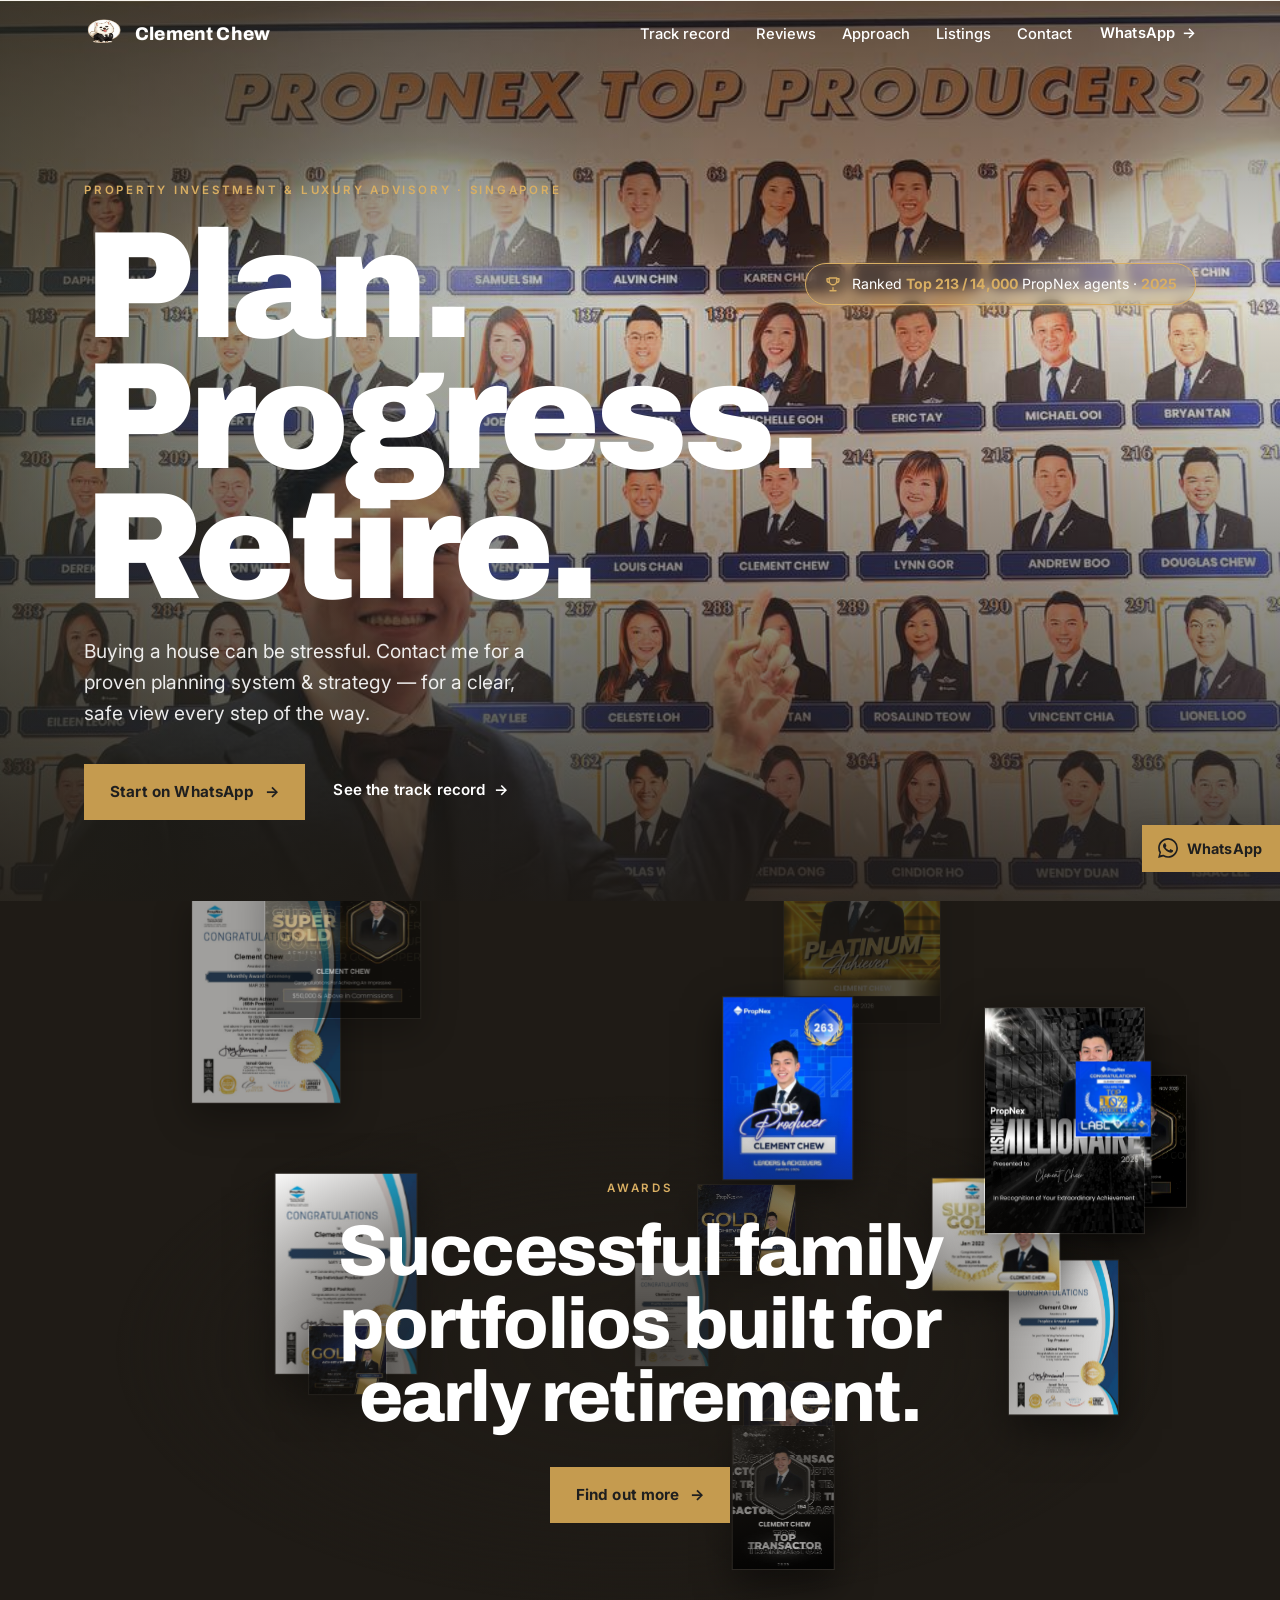
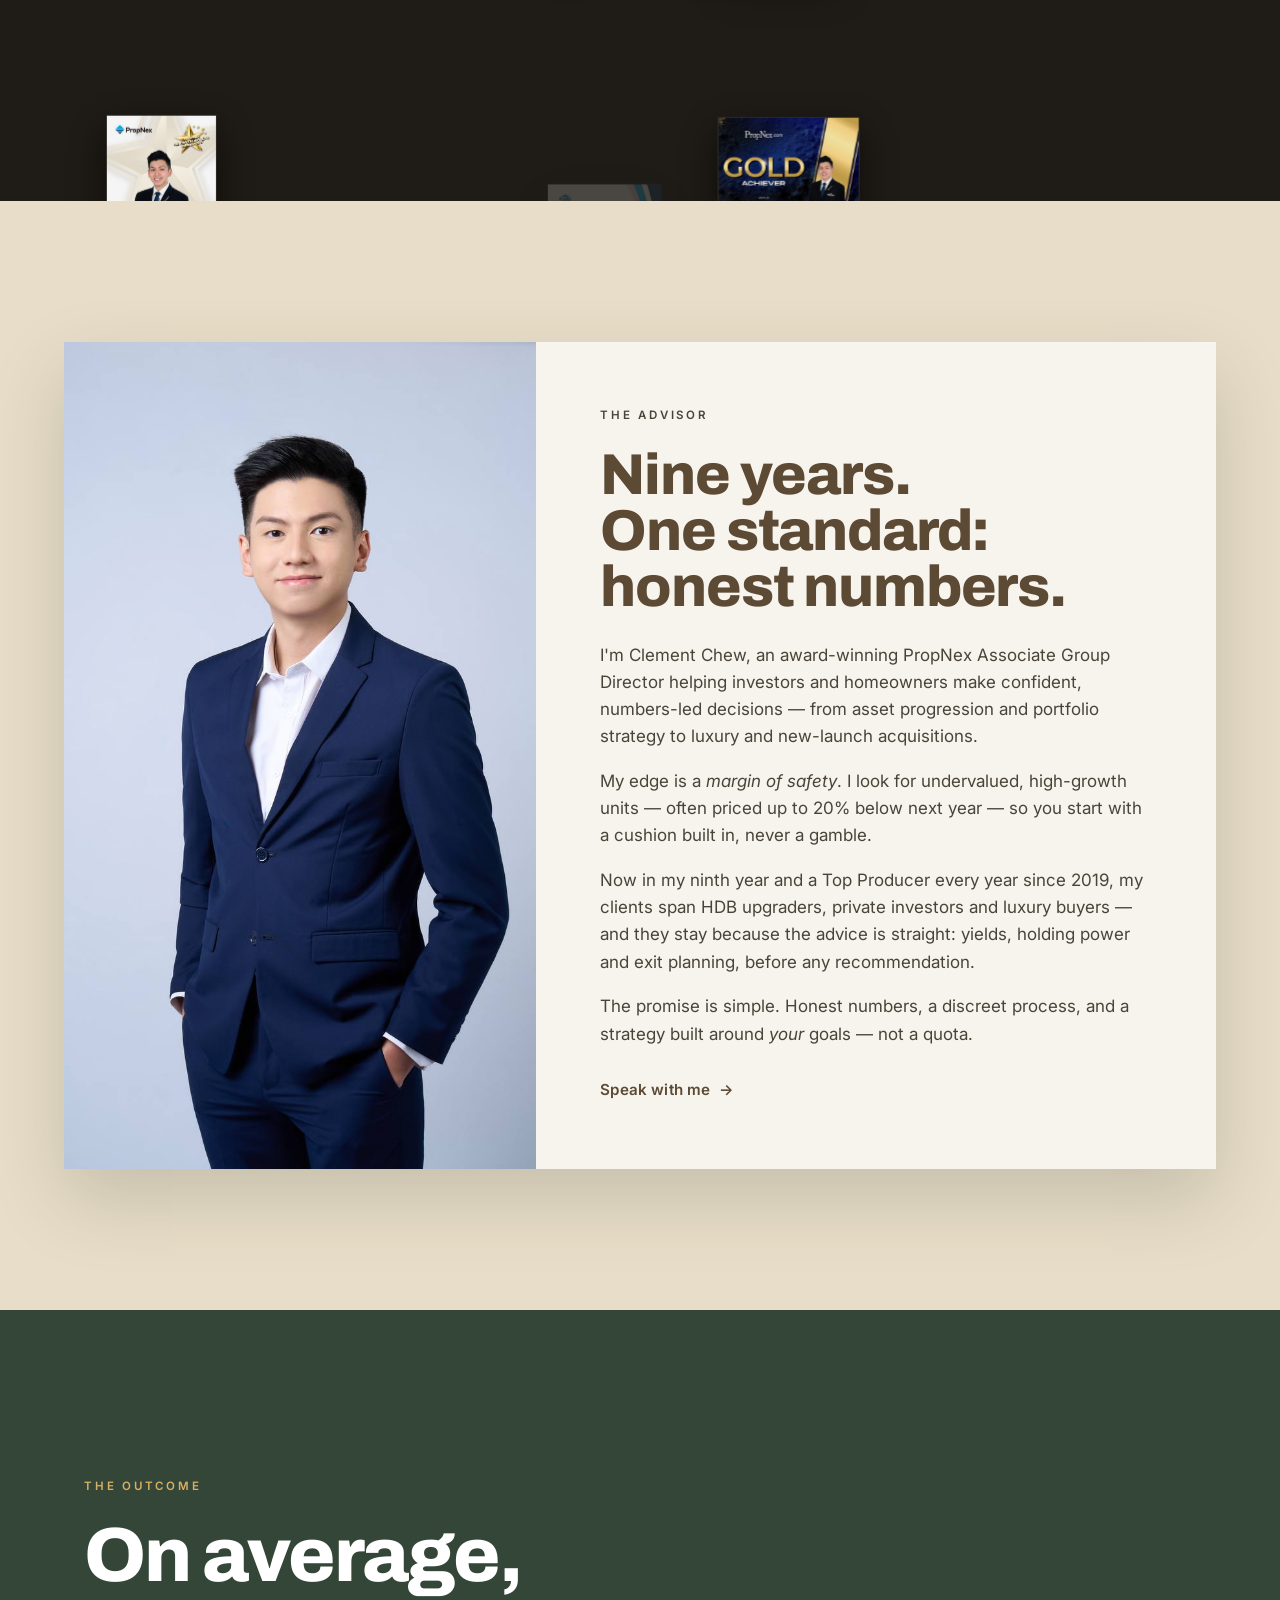
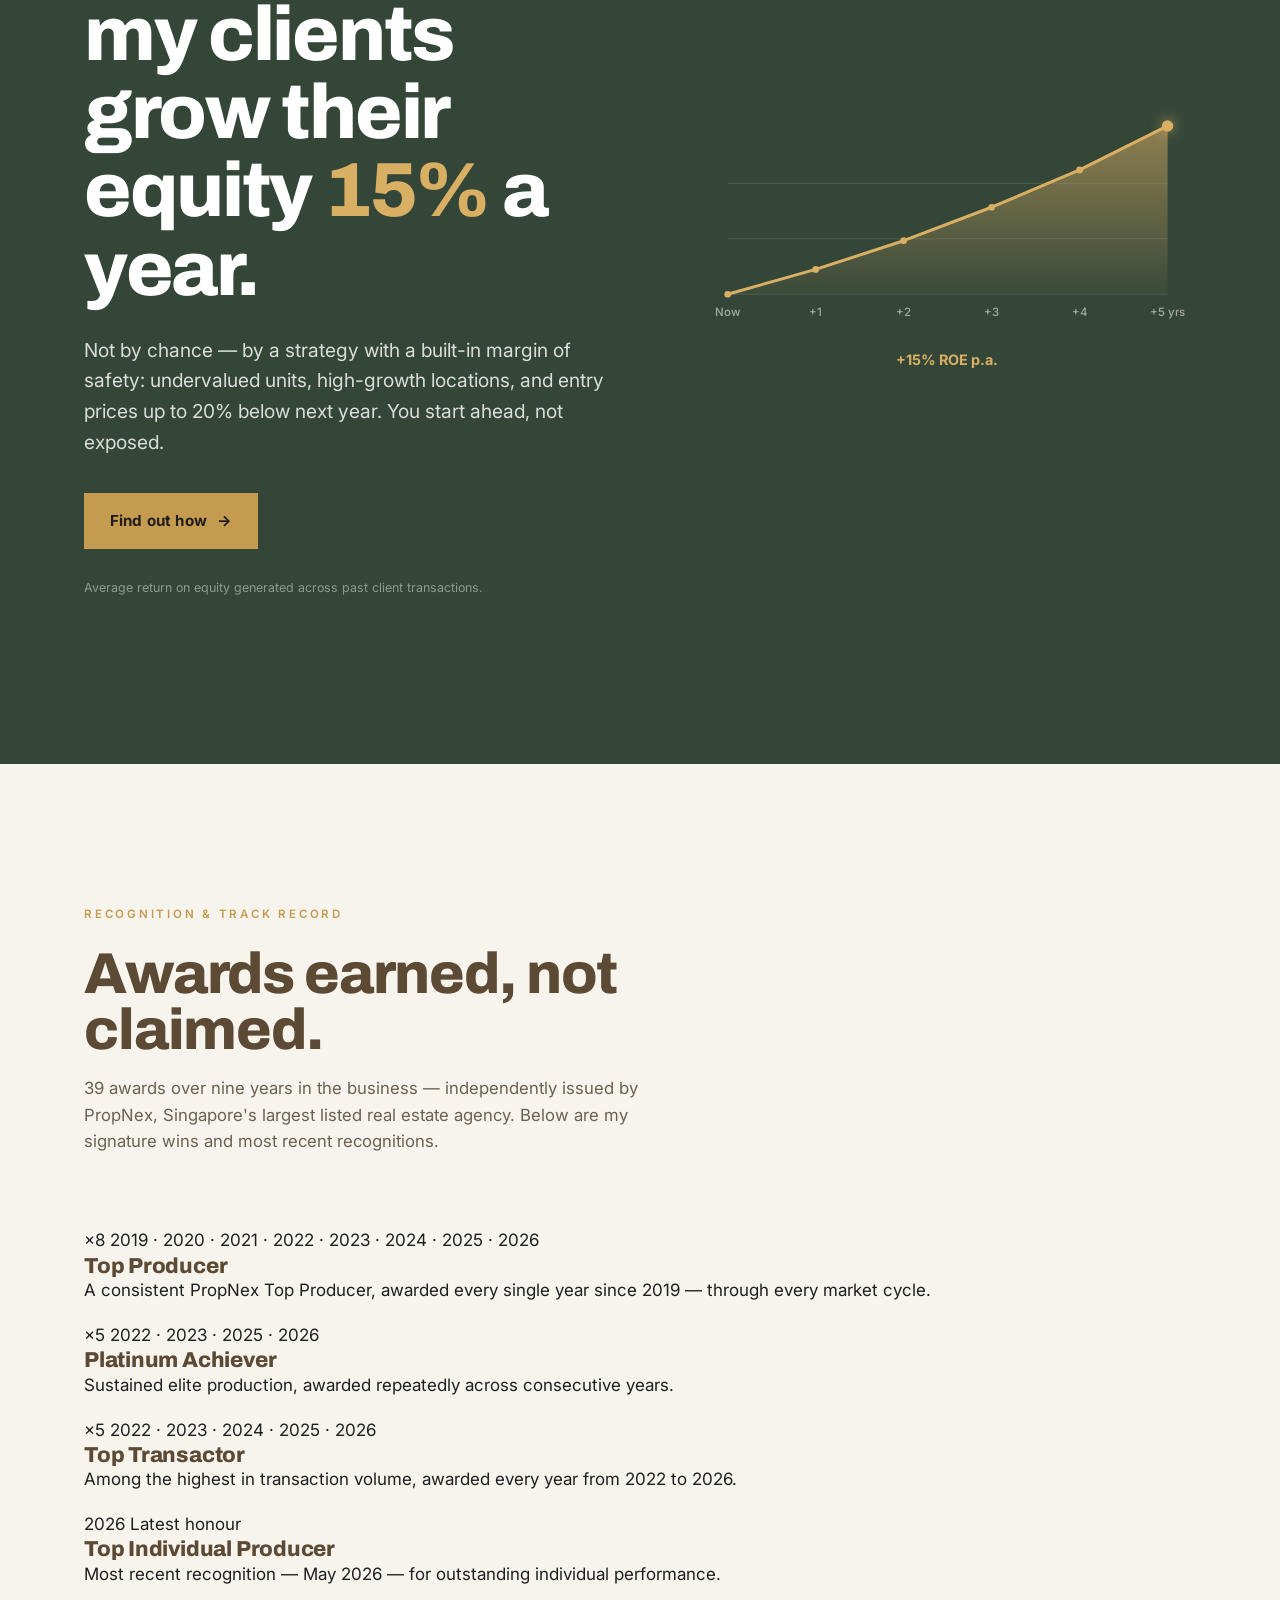
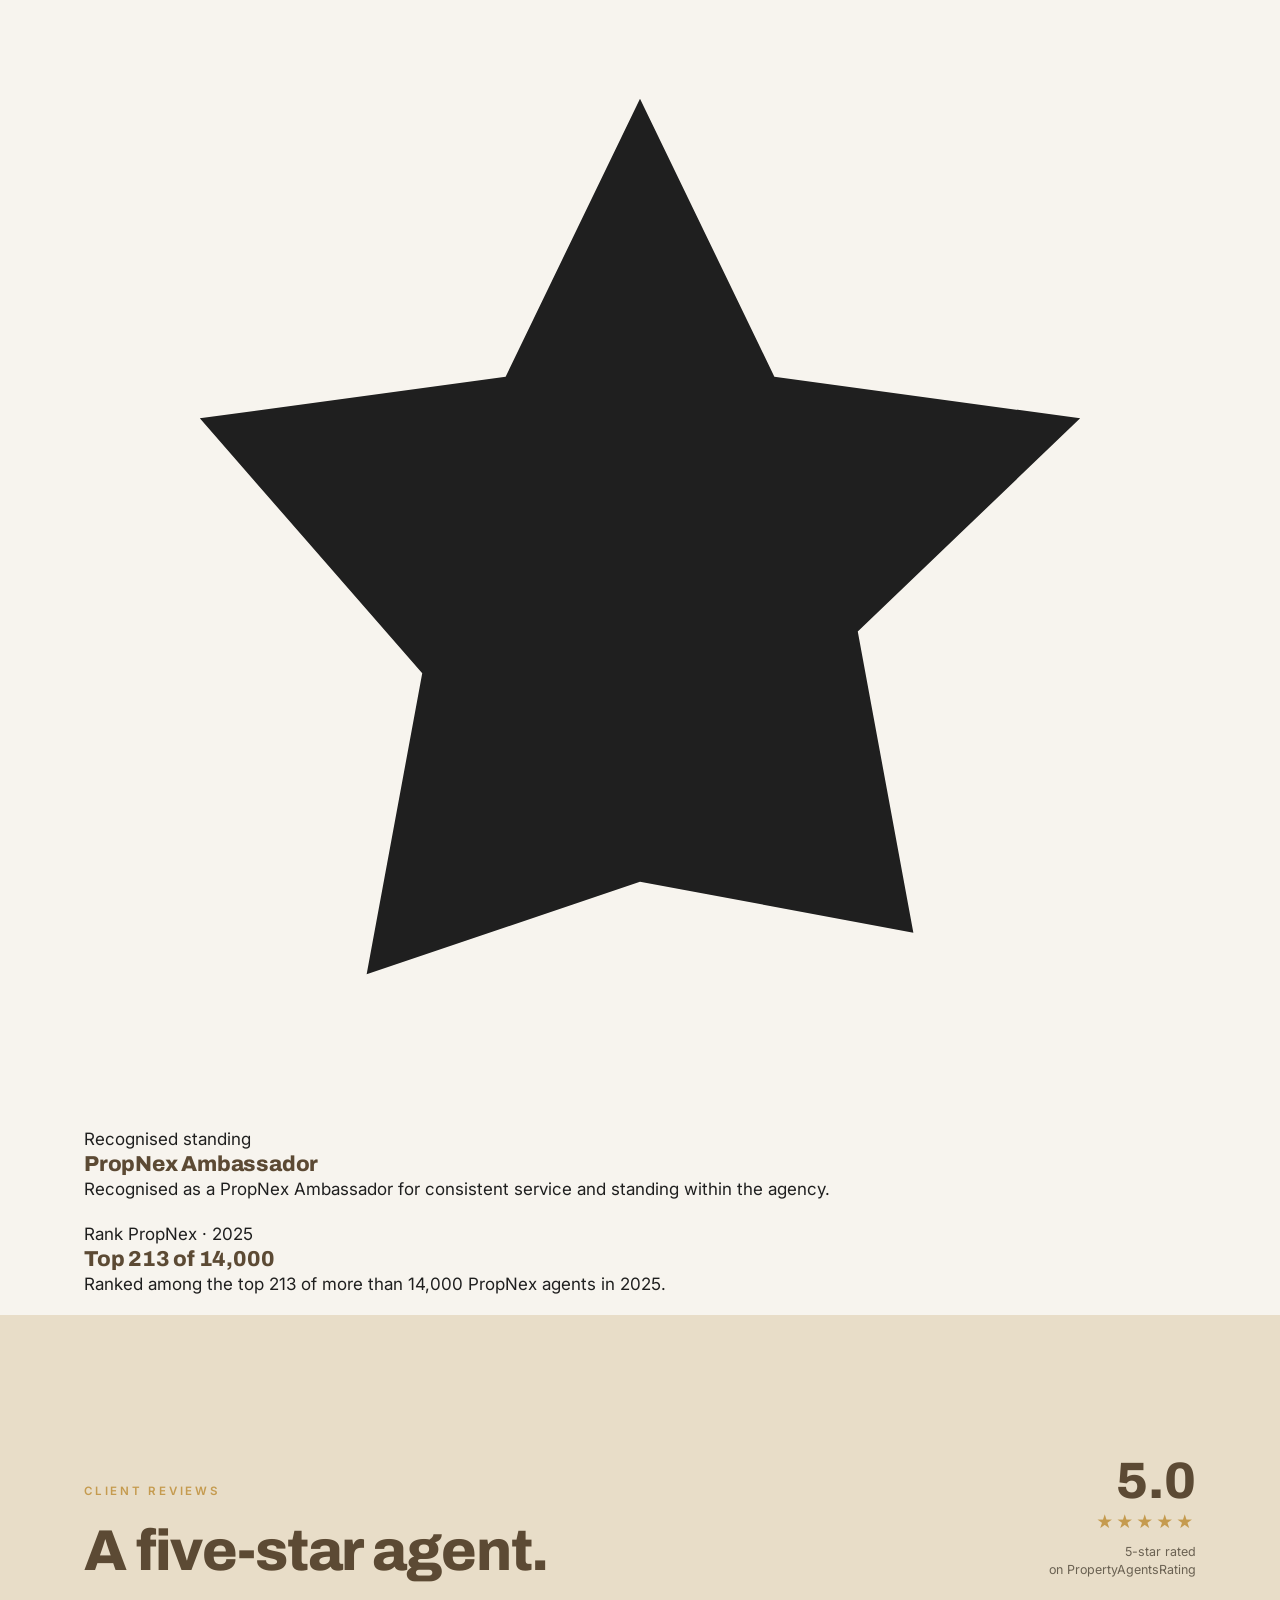
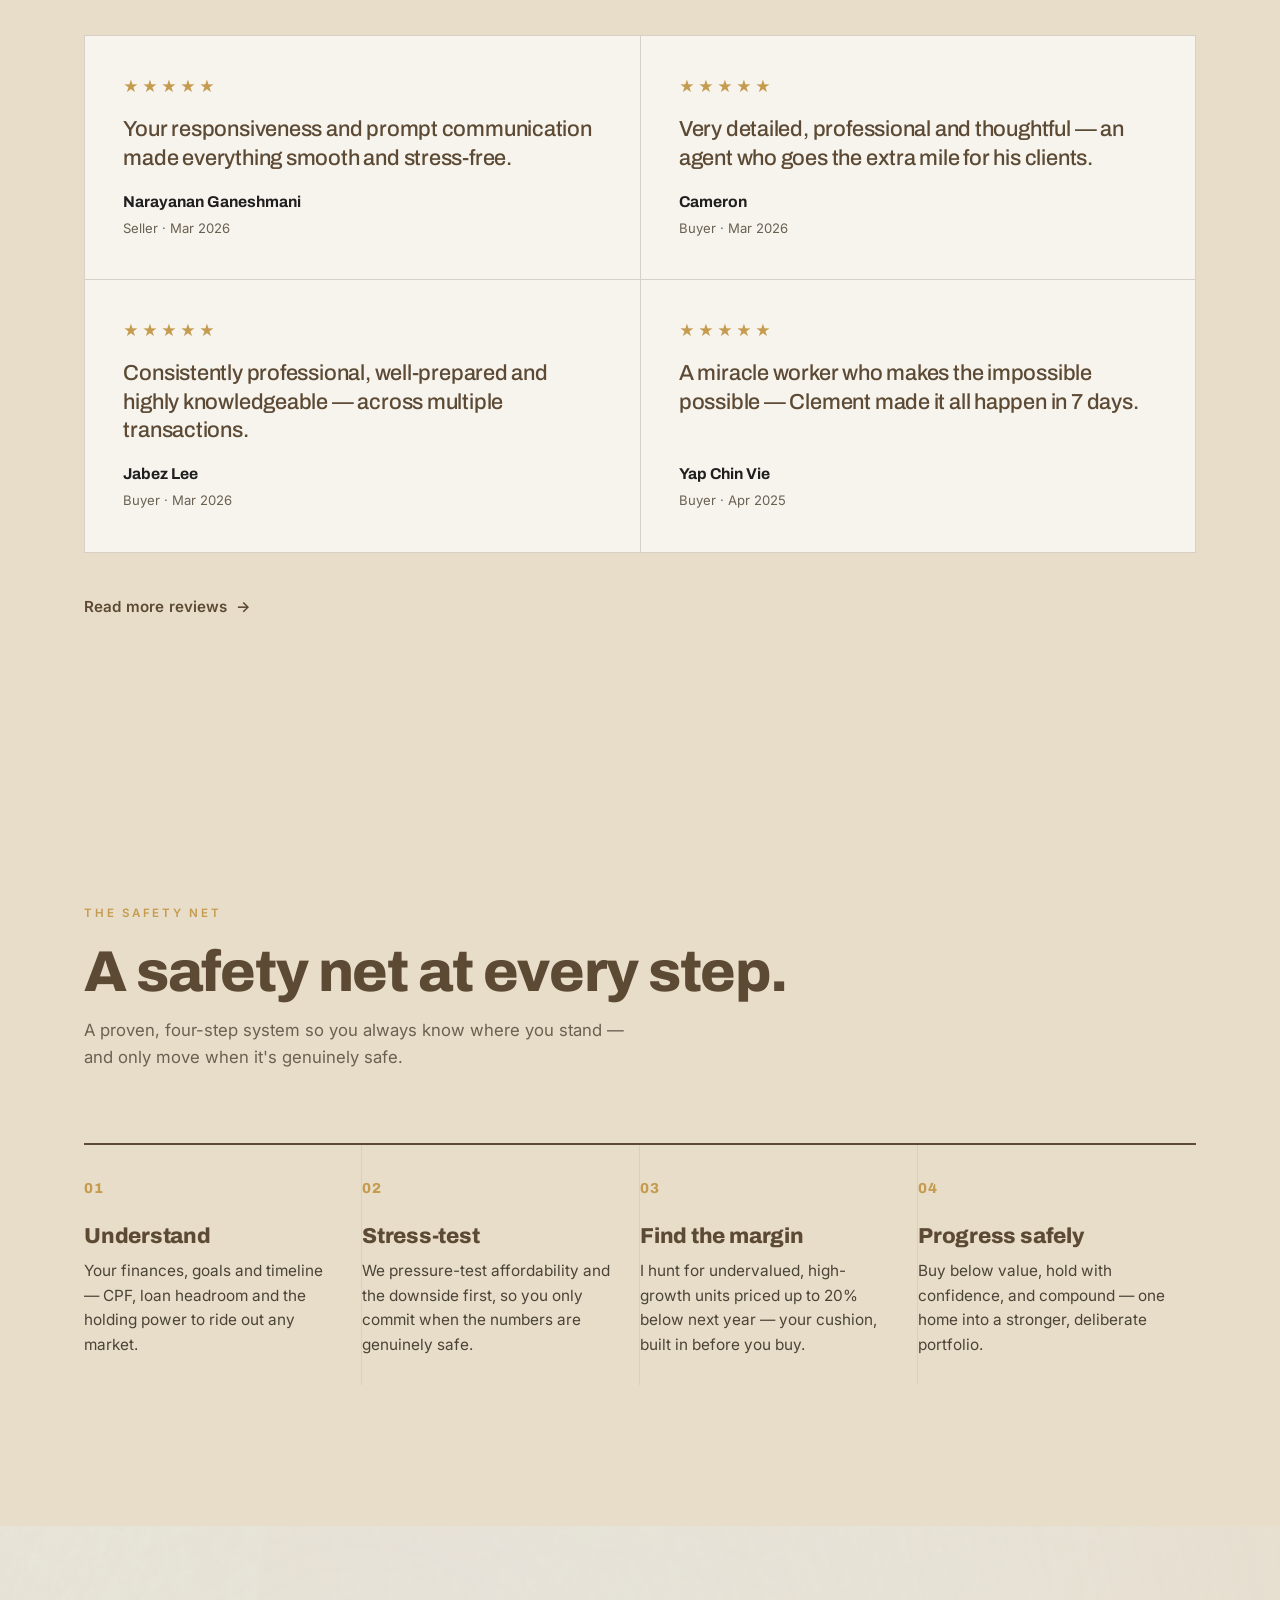
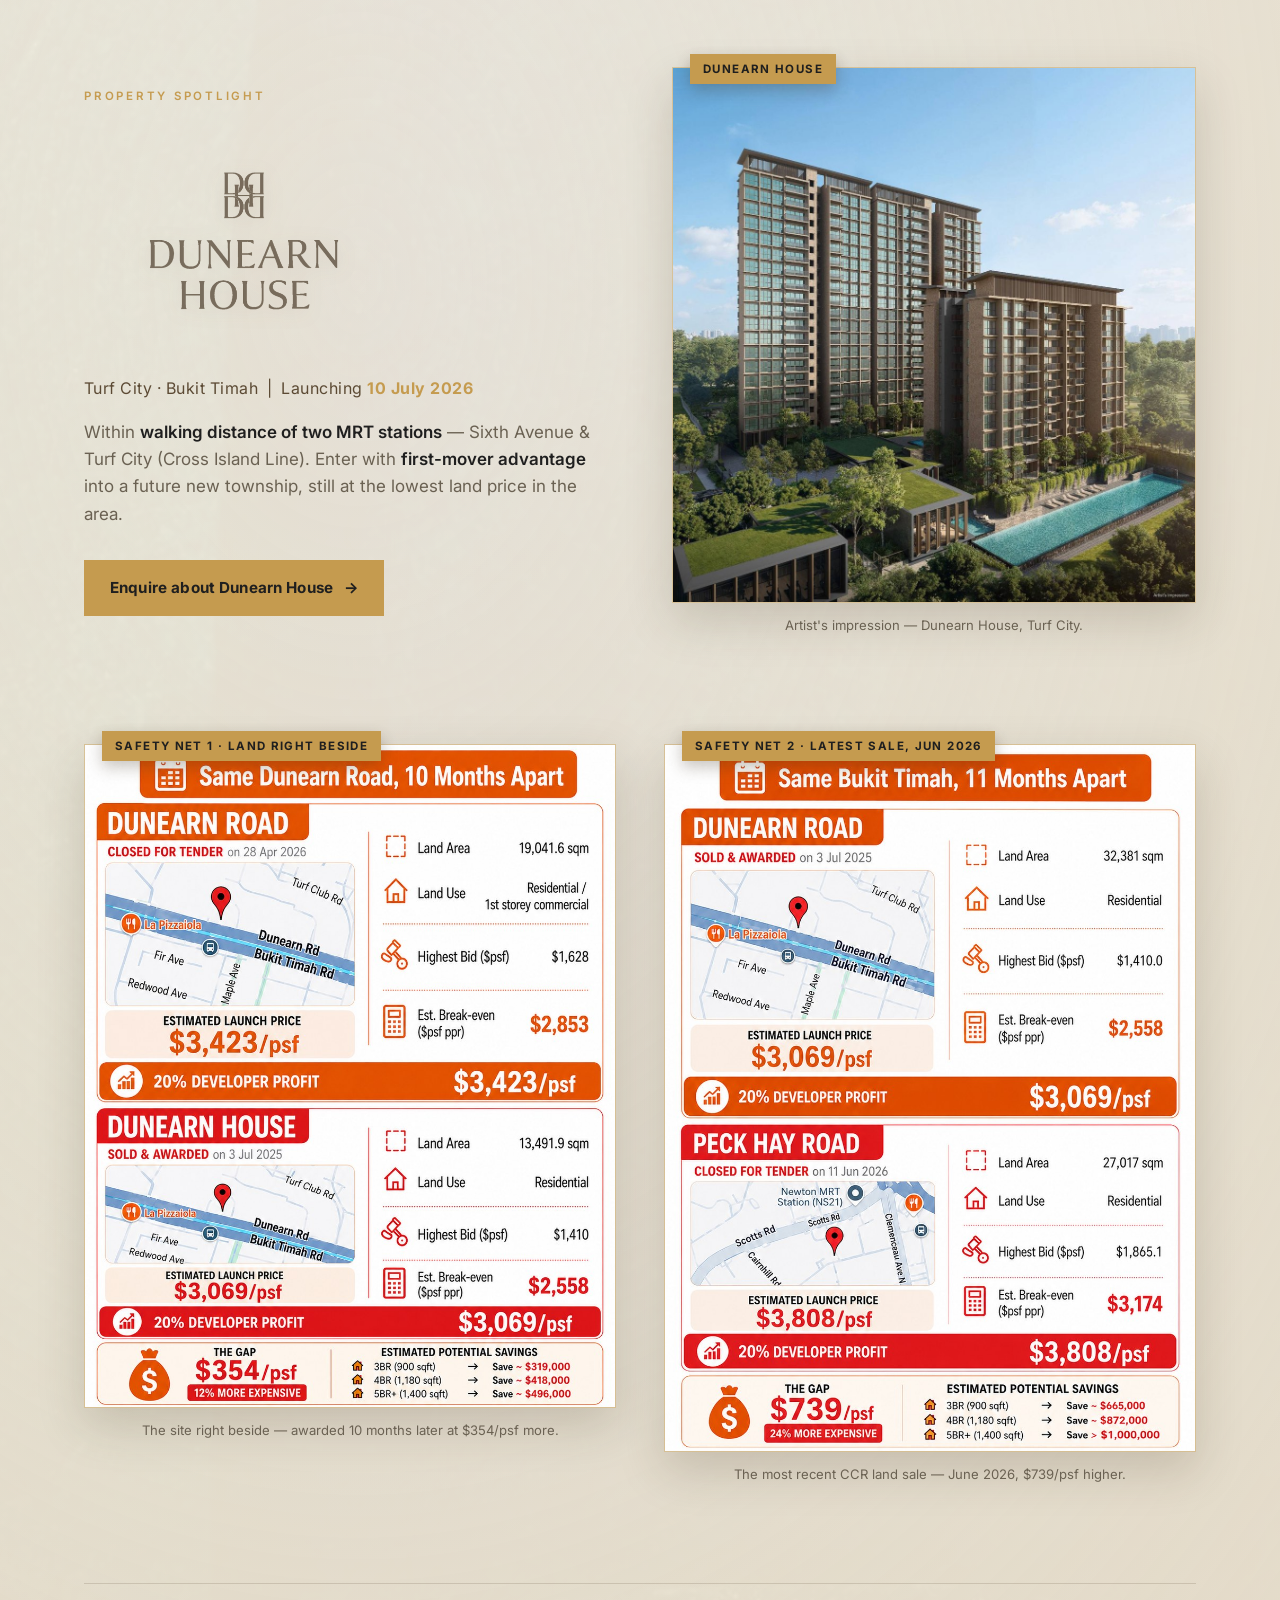
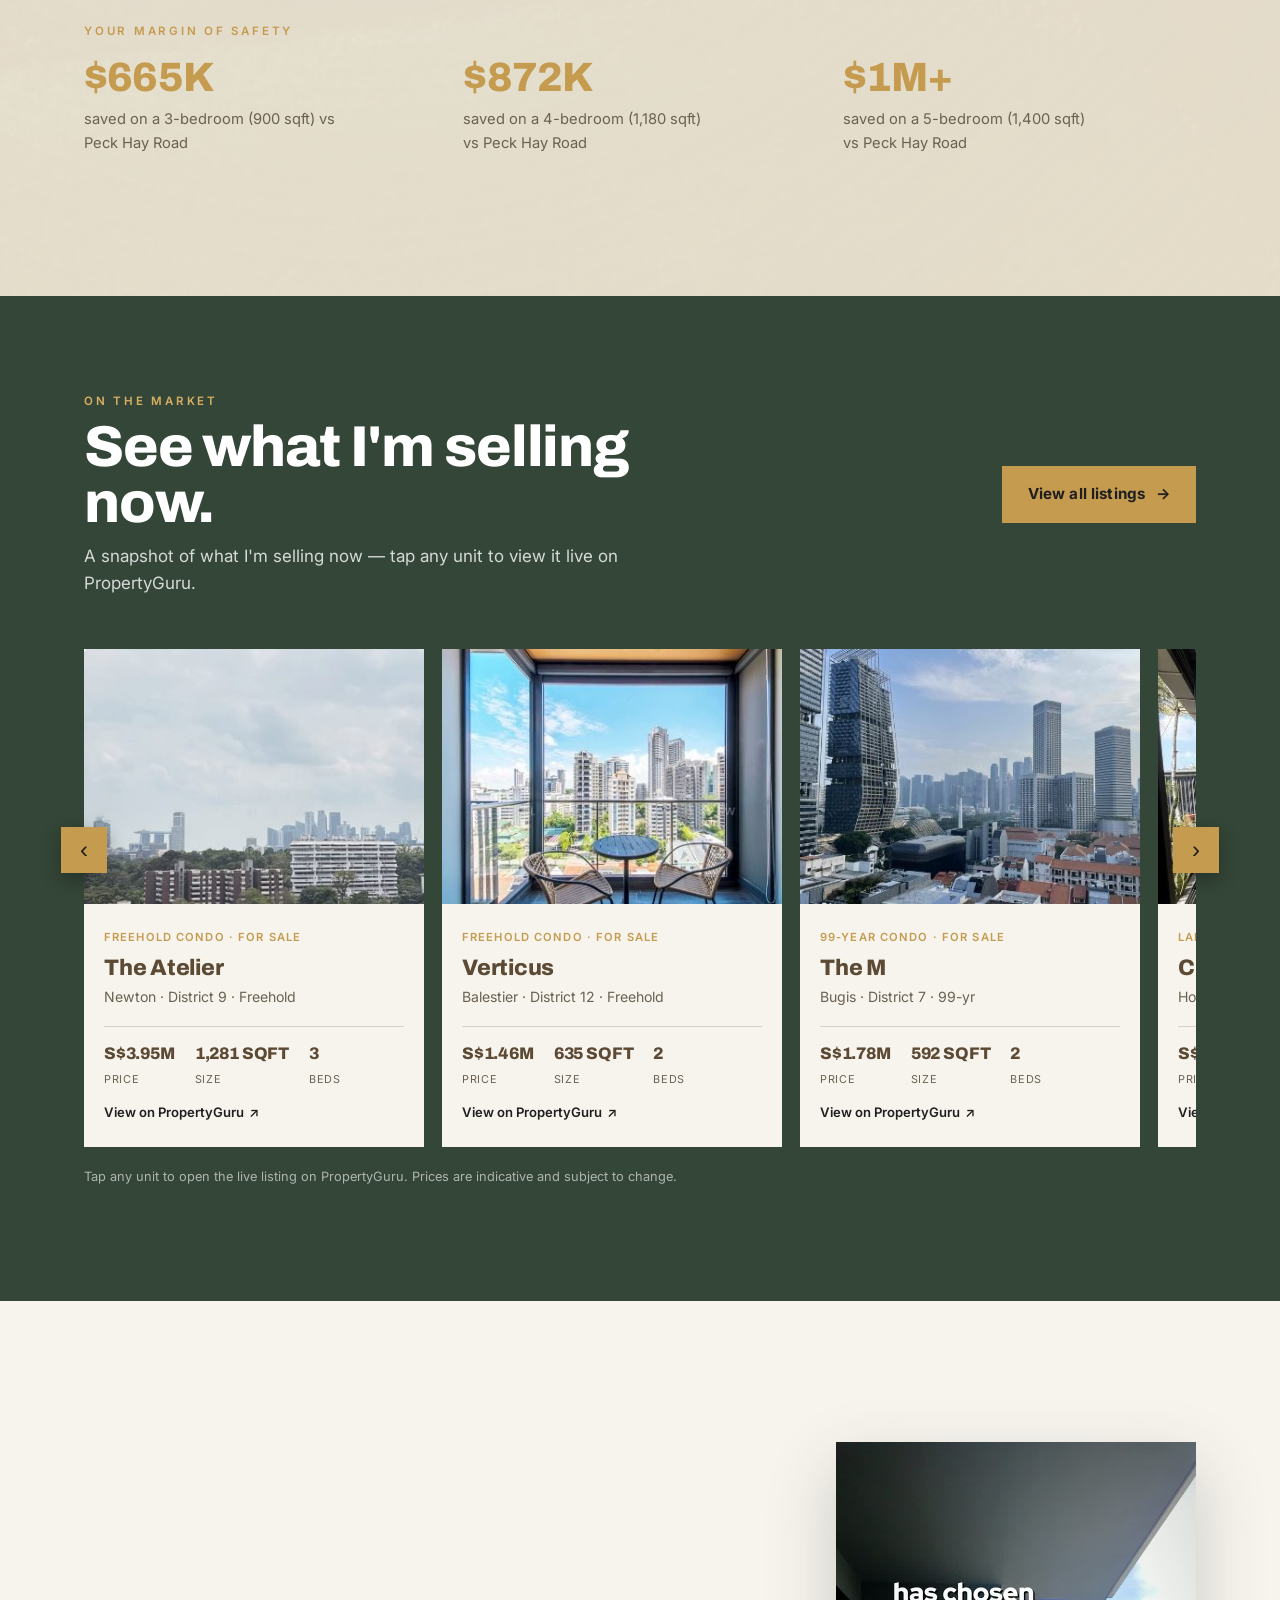
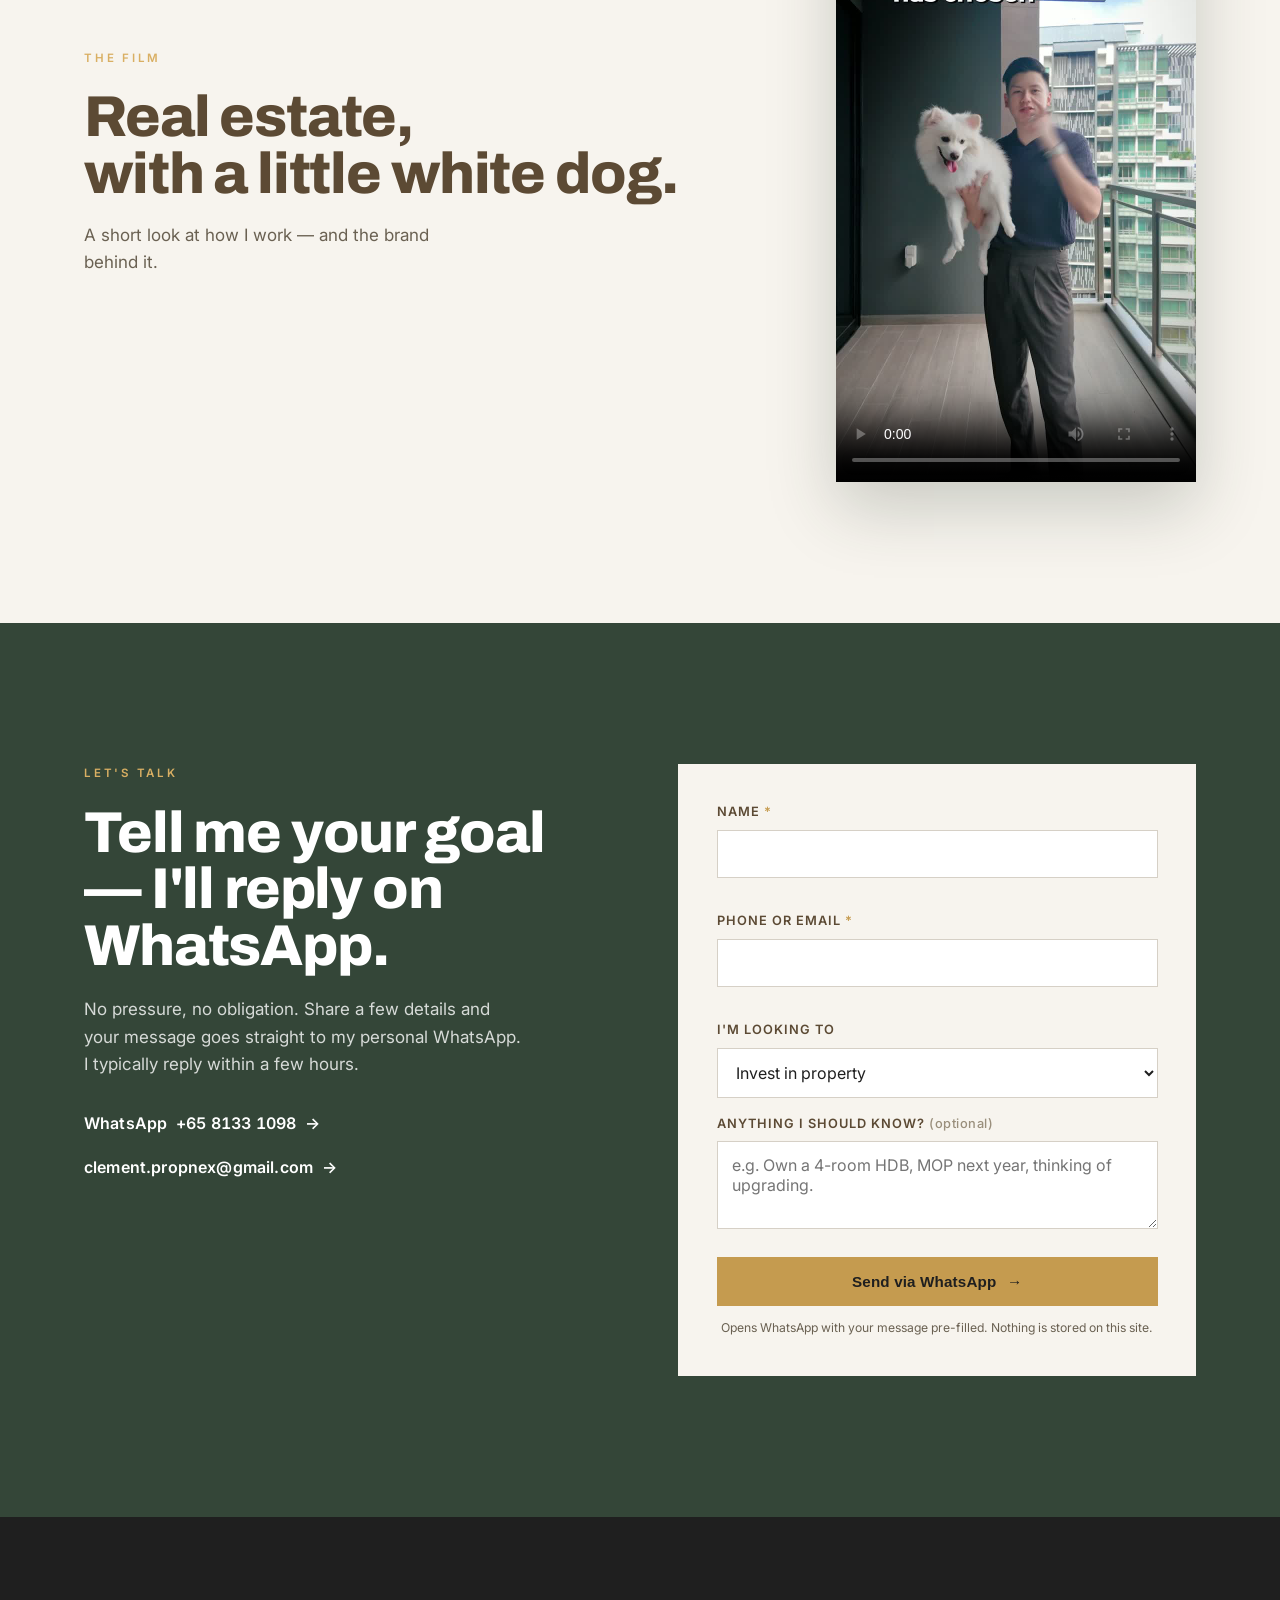
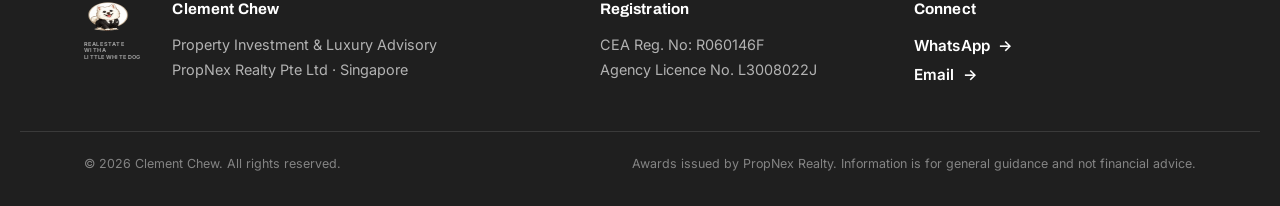
==== commit 6065826a: "Update index.html" ====
--- a/index.html
+++ b/index.html
@@ -104,7 +104,7 @@
         <p>I'm Clement Chew, an award-winning PropNex Associate Group Director helping investors and homeowners make confident, numbers-led decisions — from asset progression and portfolio strategy to luxury and new-launch acquisitions.</p>
         <p>My edge is a <em>margin of safety</em>. I look for undervalued, high-growth units — often priced up to 20% below next year — so you start with a cushion built in, never a gamble.</p>
         <p>Now in my ninth year and a Top Producer every year since 2019, my clients span HDB upgraders, private investors and luxury buyers — and they stay because the advice is straight: yields, holding power and exit planning, before any recommendation.</p>
-        <p>The promise is simple. Honest numbers, a discreet process, and a strategy built around <em>your</em> goals.</p>
+        <p>The promise is simple. Honest numbers, a discreet process, and a strategy built around <em>your</em> goals — not a quota.</p>
         <a class="arrow" href="#contact" data-wa="Hi Clement, I'd like to understand my property options. Can we chat?">Speak with me<span class="ar">&#8594;</span></a>
       </div>
       </div>
@@ -156,43 +156,69 @@
     <!-- ===================== RECOGNITION (portfolio grid) ===================== -->
     <section class="recognition" id="recognition">
       <div class="wrap">
-        <div class="section-head">
-          <p class="eyebrow">Recognition</p>
-          <h2>A portfolio of recognition.</h2>
-          <p class="section-sub">39 awards across nine years, independently issued by PropNex — Singapore's largest listed real estate agency.</p>
-        </div>
-      </div>
-      <div class="folio">
-        <article class="folio-cell">
-          <span class="folio-meta">Every year · 2019&ndash;2026</span>
-          <h3>Top Producer</h3>
-          <span class="folio-tag">&times;8</span>
-        </article>
-        <article class="folio-cell">
-          <span class="folio-meta">2022 &middot; 2023 &middot; 2025 &middot; 2026</span>
-          <h3>Platinum Achiever</h3>
-          <span class="folio-tag">&times;5</span>
-        </article>
-        <article class="folio-cell">
-          <span class="folio-meta">2022&ndash;2026</span>
-          <h3>Top Transactor</h3>
-          <span class="folio-tag">&times;5</span>
-        </article>
-        <article class="folio-cell">
-          <span class="folio-meta">May 2026 · latest honour</span>
-          <h3>Top Individual Producer</h3>
-          <span class="folio-tag">2026</span>
-        </article>
-        <article class="folio-cell">
-          <span class="folio-meta">Recognised standing</span>
-          <h3>PropNex Ambassador</h3>
-          <span class="folio-tag">&#9733;</span>
-        </article>
-        <article class="folio-cell">
-          <span class="folio-meta">PropNex · 2025</span>
-          <h3>Top 213 of 14,000</h3>
-          <span class="folio-tag">Rank</span>
-        </article>
+        <div class="section-head center">
+          <p class="eyebrow">Recognition &amp; Track Record</p>
+          <h2>Awards earned, not claimed.</h2>
+          <p class="section-sub">39 awards over nine years in the business &mdash; independently issued by PropNex, Singapore's largest listed real estate agency. Below are my signature wins and most recent recognitions.</p>
+        </div>
+
+        <div class="award-grid">
+          <article class="award-card">
+            <div class="award-top">
+              <span class="award-badge">&times;8</span>
+              <span class="award-years">2019 &middot; 2020 &middot; 2021 &middot; 2022 &middot; 2023 &middot; 2024 &middot; 2025 &middot; 2026</span>
+            </div>
+            <h3>Top Producer</h3>
+            <p>A consistent PropNex Top Producer, awarded every single year since 2019 &mdash; through every market cycle.</p>
+          </article>
+
+          <article class="award-card">
+            <div class="award-top">
+              <span class="award-badge">&times;5</span>
+              <span class="award-years">2022 &middot; 2023 &middot; 2025 &middot; 2026</span>
+            </div>
+            <h3>Platinum Achiever</h3>
+            <p>Sustained elite production, awarded repeatedly across consecutive years.</p>
+          </article>
+
+          <article class="award-card">
+            <div class="award-top">
+              <span class="award-badge">&times;5</span>
+              <span class="award-years">2022 &middot; 2023 &middot; 2024 &middot; 2025 &middot; 2026</span>
+            </div>
+            <h3>Top Transactor</h3>
+            <p>Among the highest in transaction volume, awarded every year from 2022 to 2026.</p>
+          </article>
+
+          <article class="award-card">
+            <div class="award-top">
+              <span class="award-badge">2026</span>
+              <span class="award-years">Latest honour</span>
+            </div>
+            <h3>Top Individual Producer</h3>
+            <p>Most recent recognition &mdash; May 2026 &mdash; for outstanding individual performance.</p>
+          </article>
+
+          <article class="award-card award-card--feature">
+            <div class="award-top">
+              <span class="award-badge award-badge--star">
+                <svg viewBox="0 0 24 24" aria-hidden="true"><path d="M12 2l2.9 6 6.6.9-4.8 4.6 1.2 6.5L12 18.9 6.1 20.9l1.2-6.5L2.5 8.9 9.1 8z" fill="currentColor"/></svg>
+              </span>
+              <span class="award-years">Recognised standing</span>
+            </div>
+            <h3>PropNex Ambassador</h3>
+            <p>Recognised as a PropNex Ambassador for consistent service and standing within the agency.</p>
+          </article>
+
+          <article class="award-card">
+            <div class="award-top">
+              <span class="award-badge">Rank</span>
+              <span class="award-years">PropNex &middot; 2025</span>
+            </div>
+            <h3>Top 213 of 14,000</h3>
+            <p>Ranked among the top 213 of more than 14,000 PropNex agents in 2025.</p>
+          </article>
+        </div>
       </div>
     </section>
 
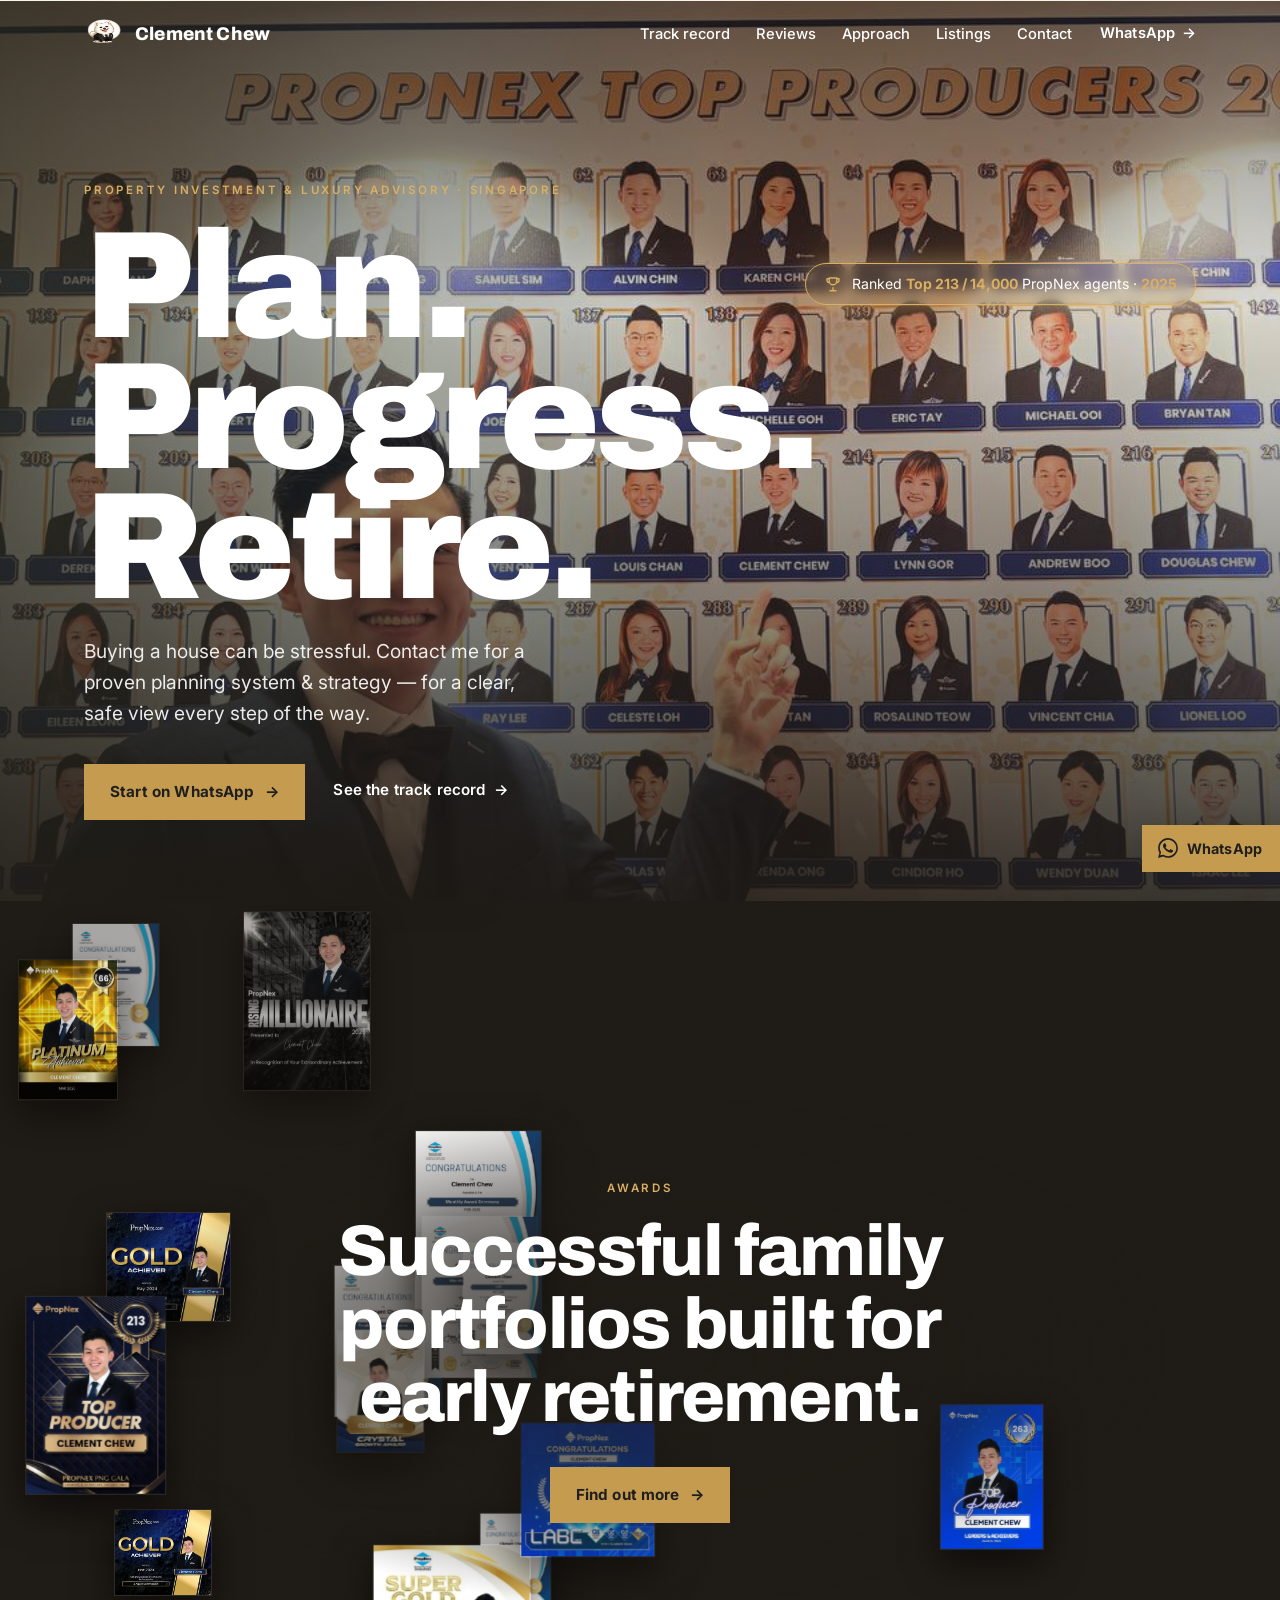
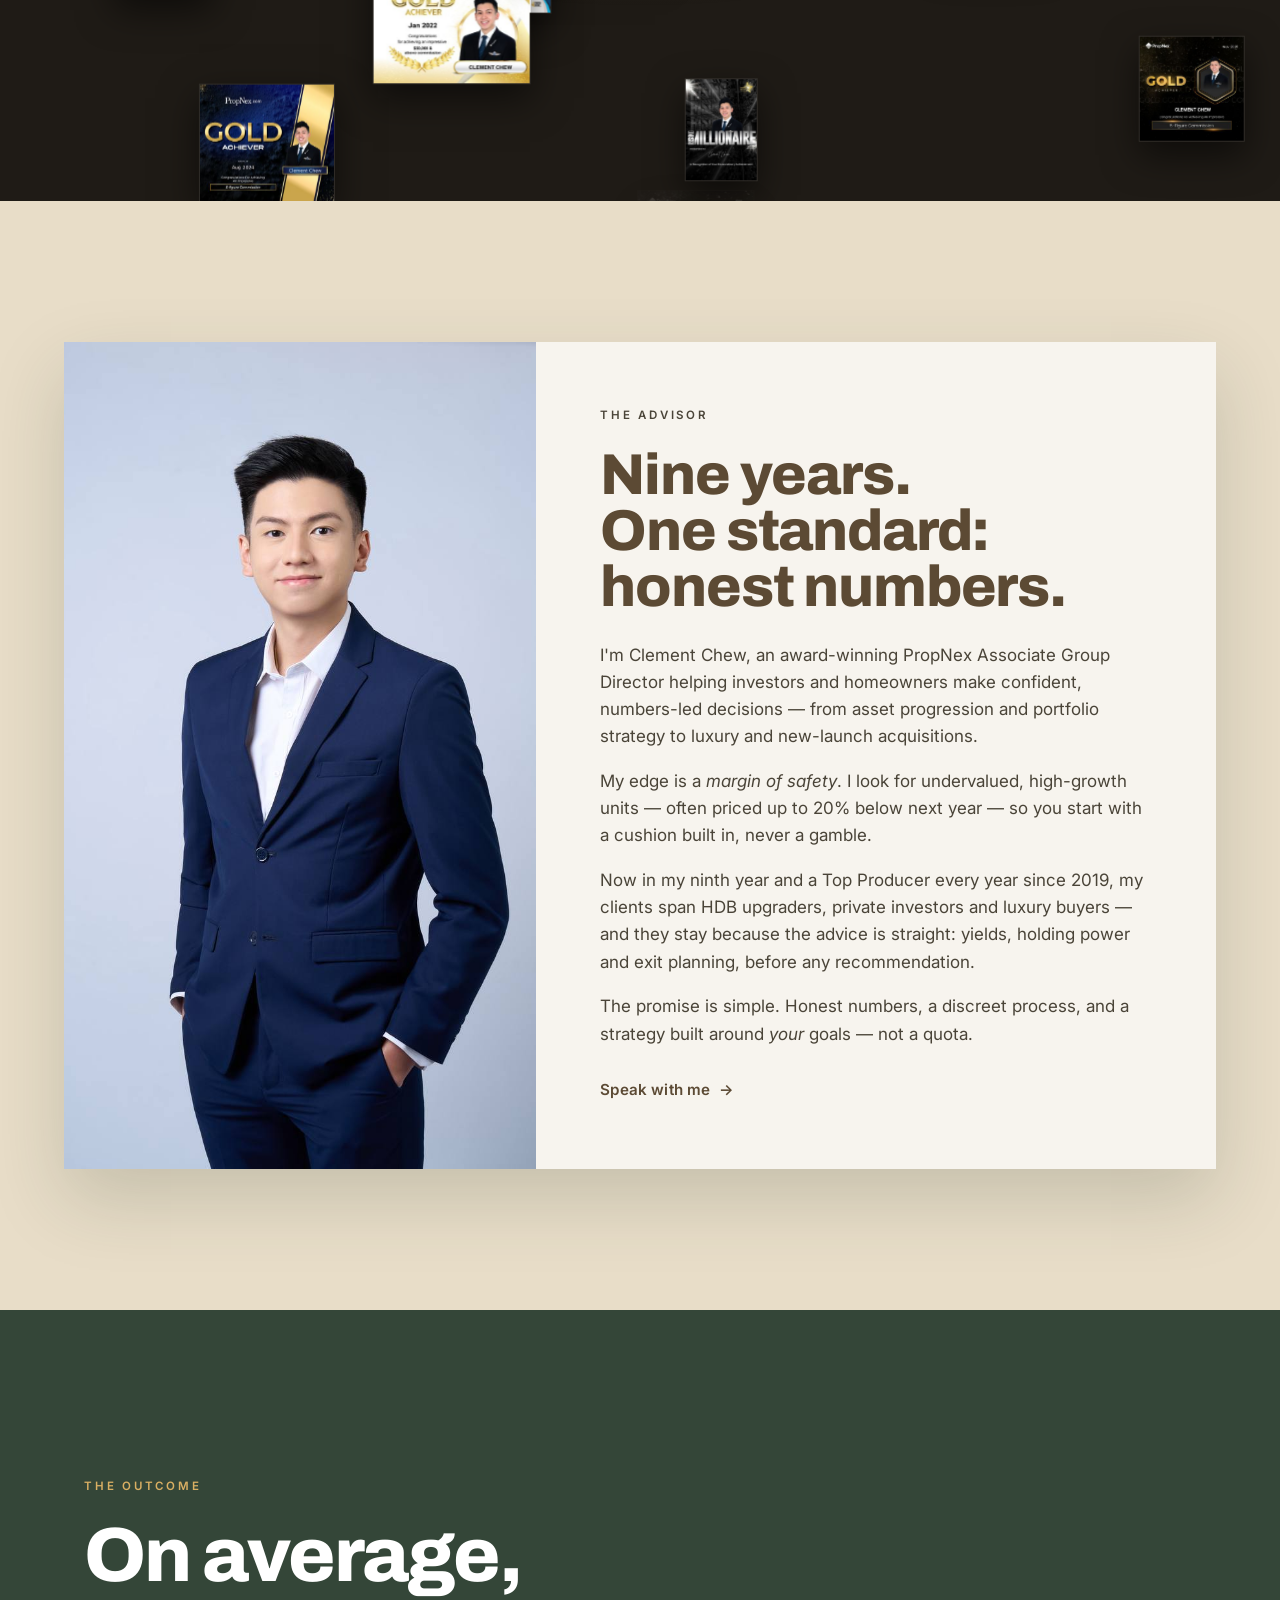
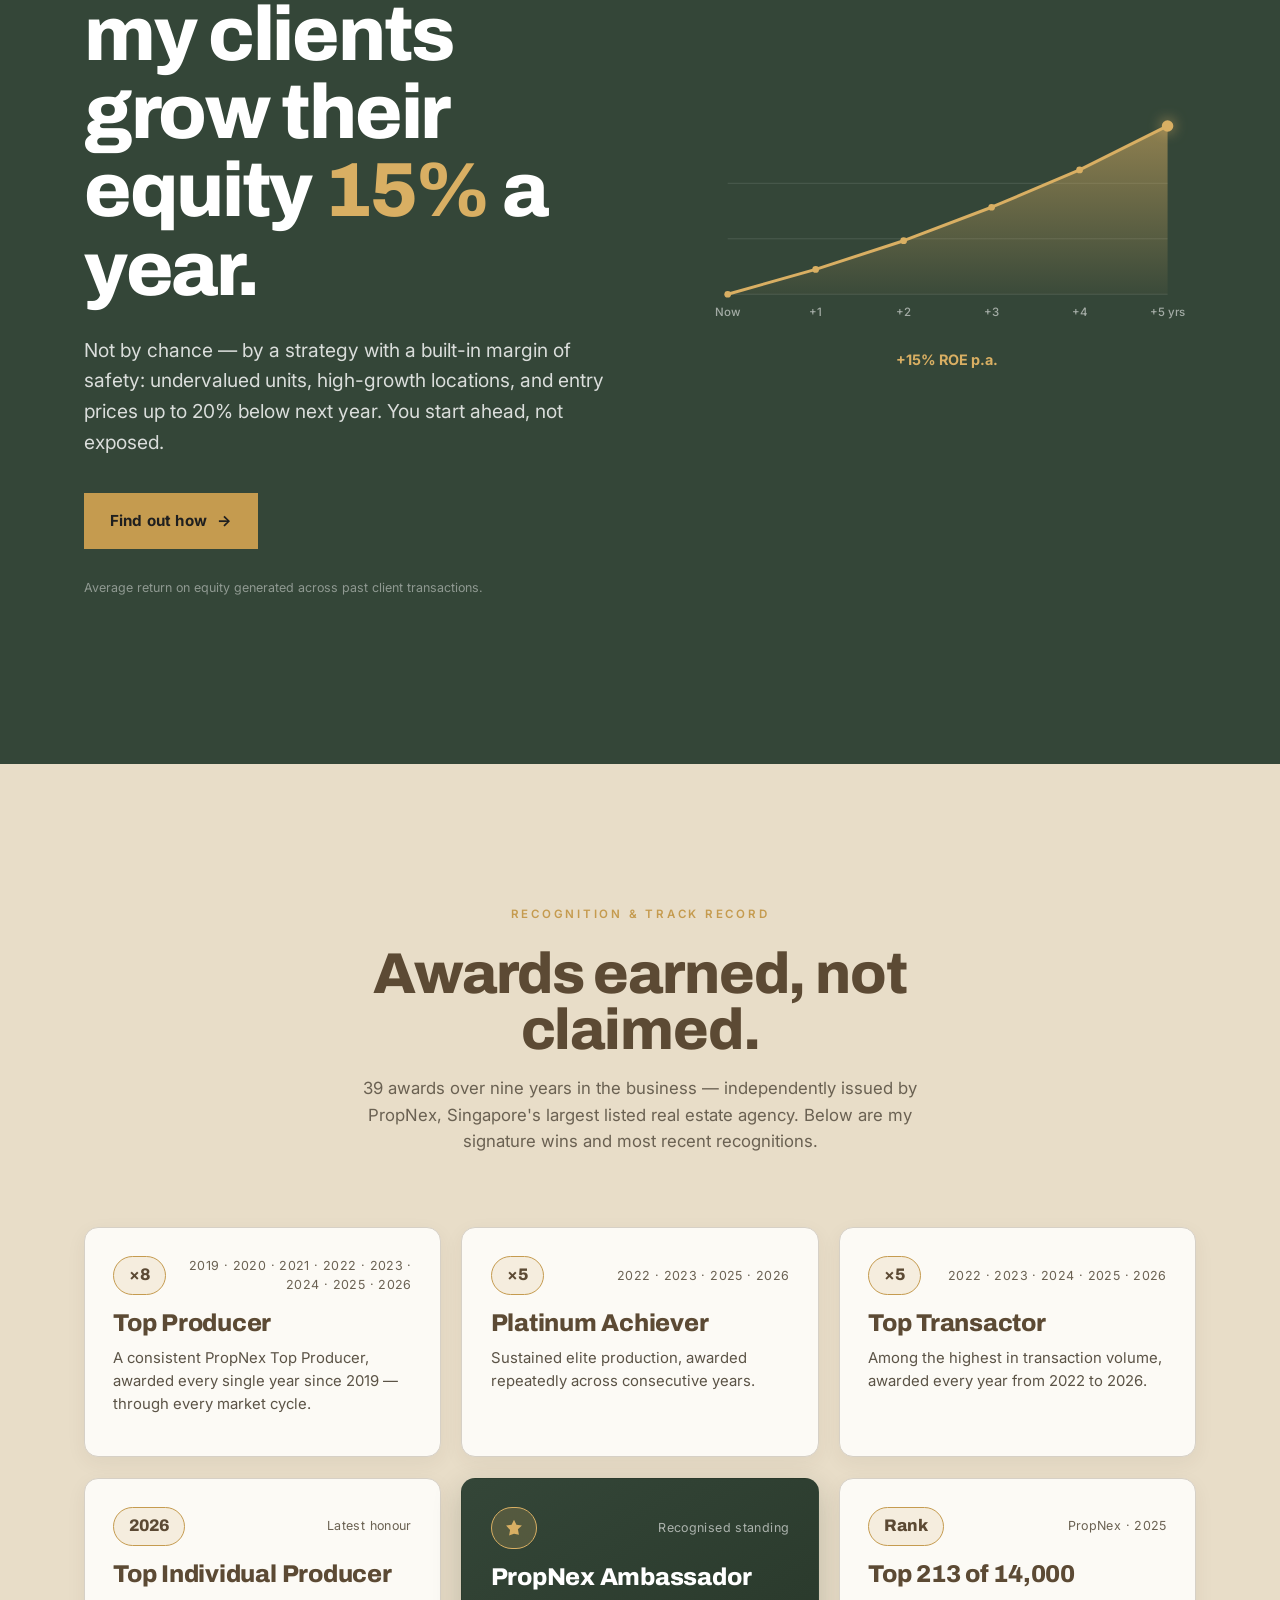
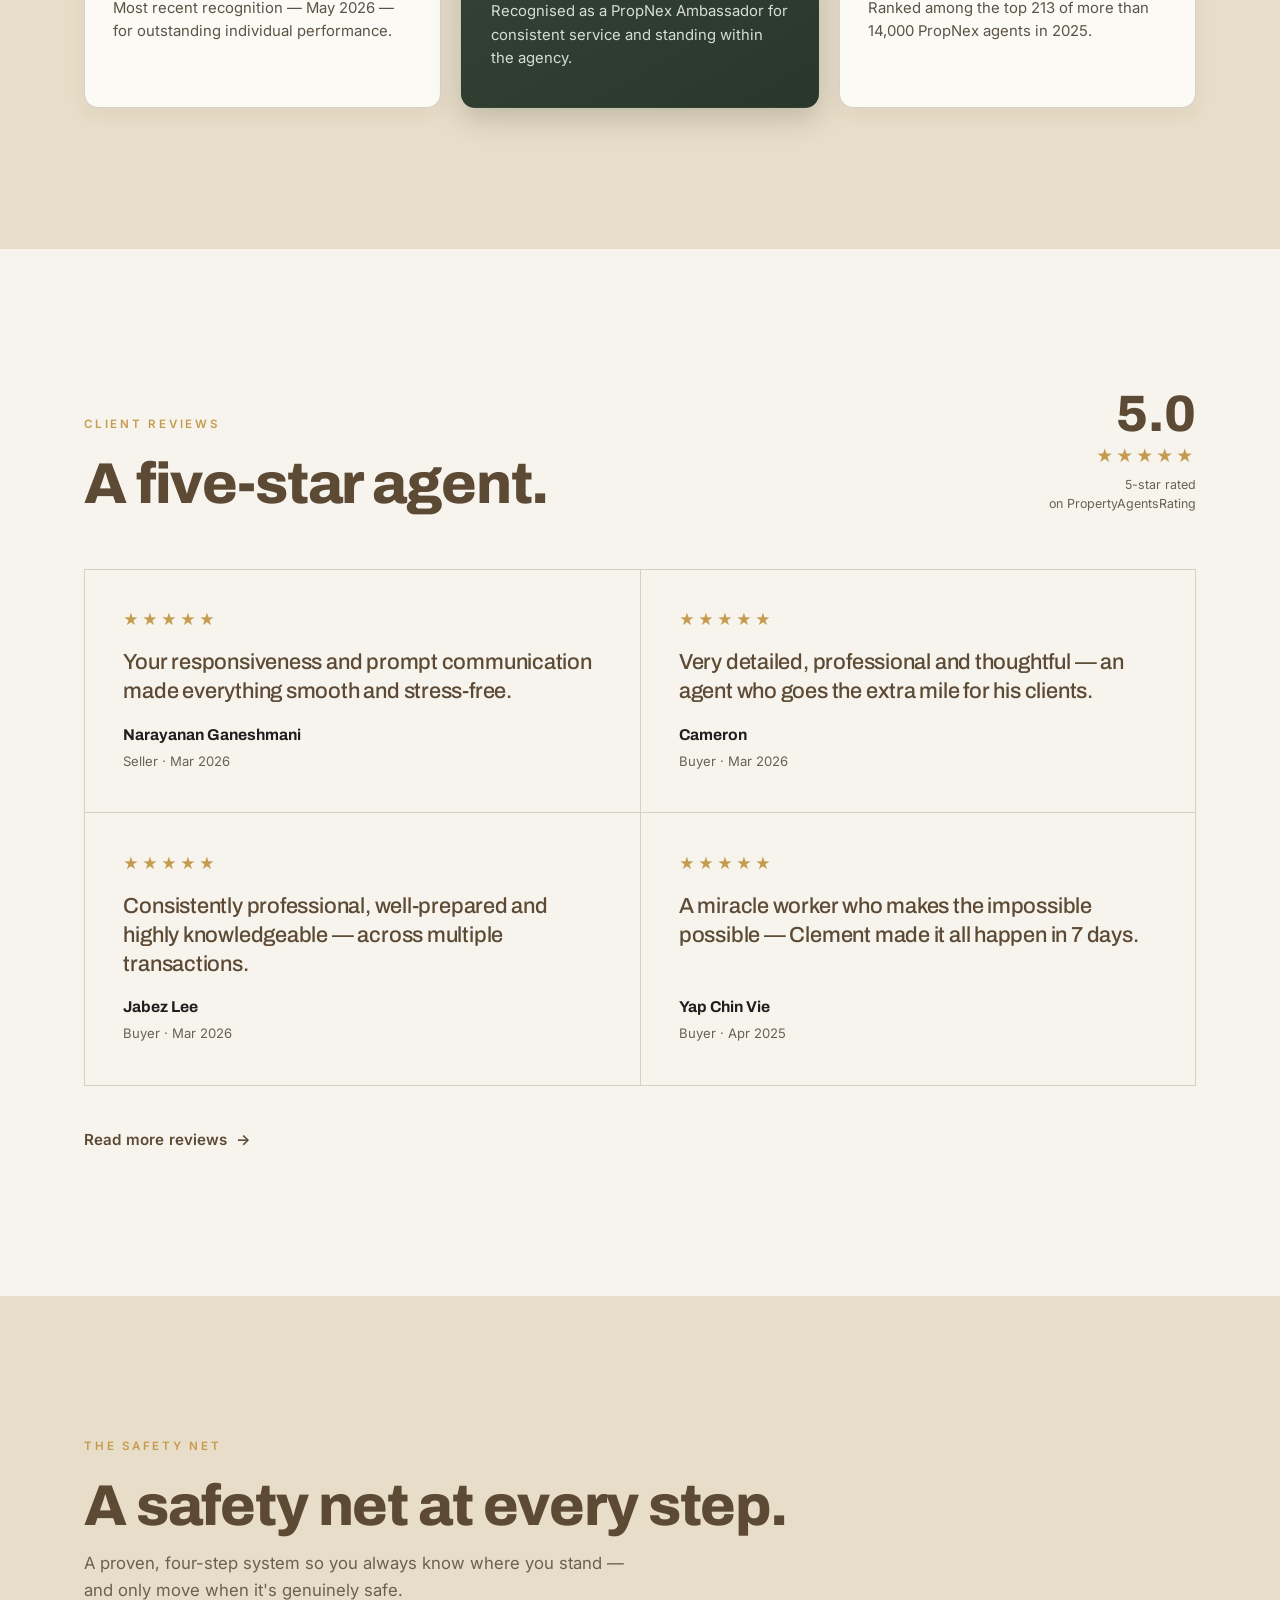
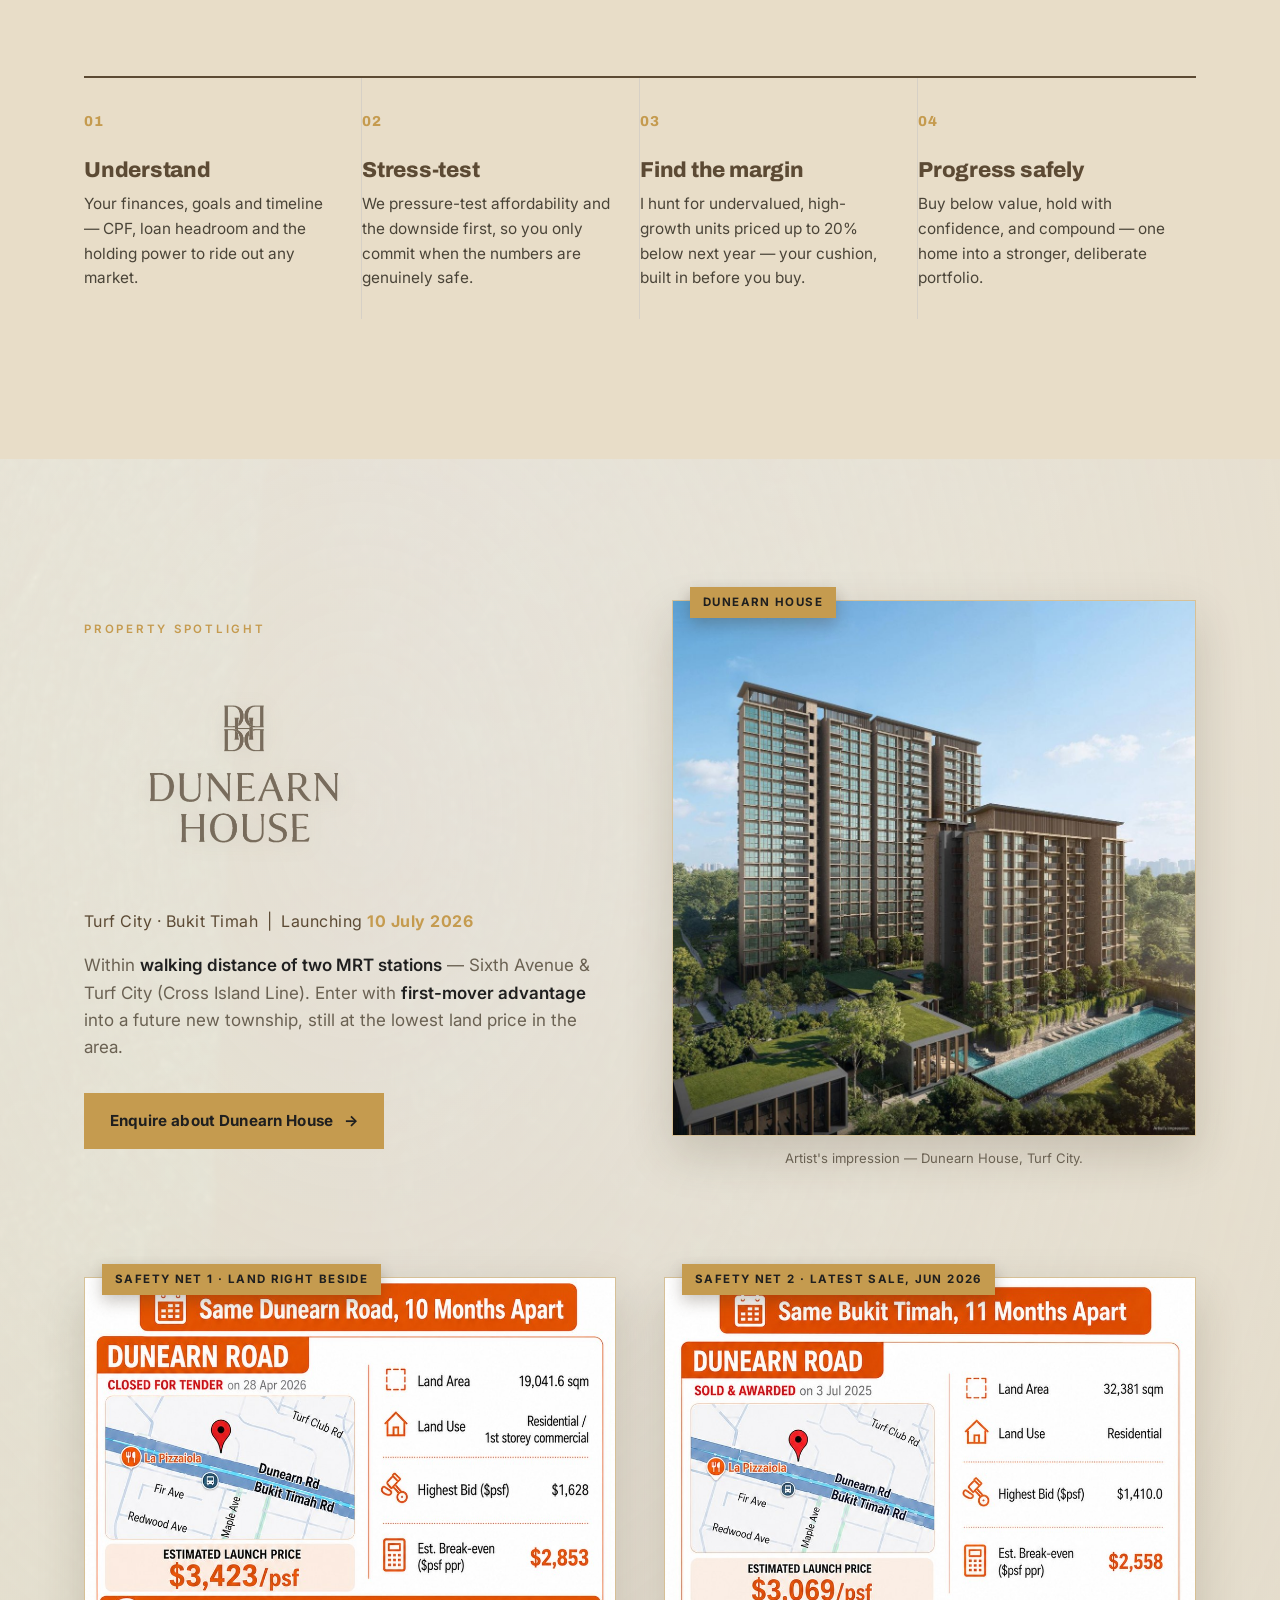
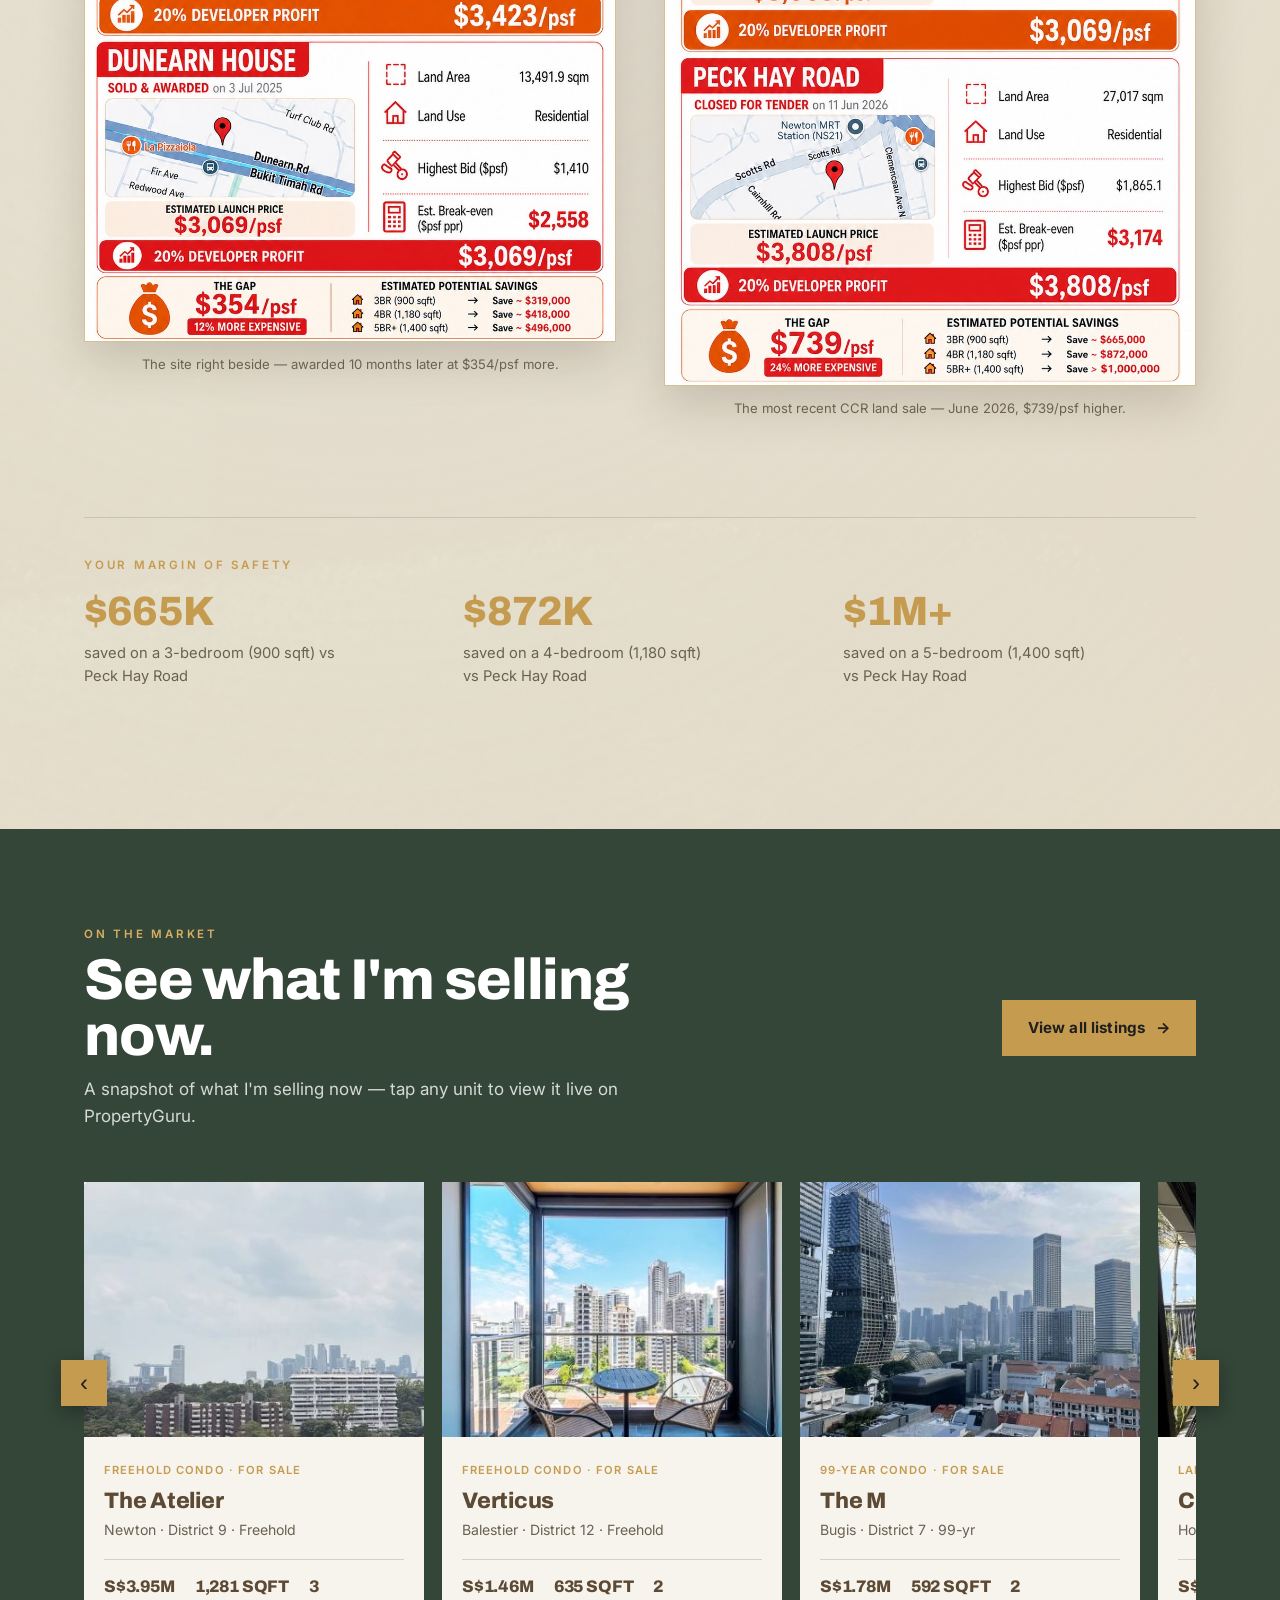
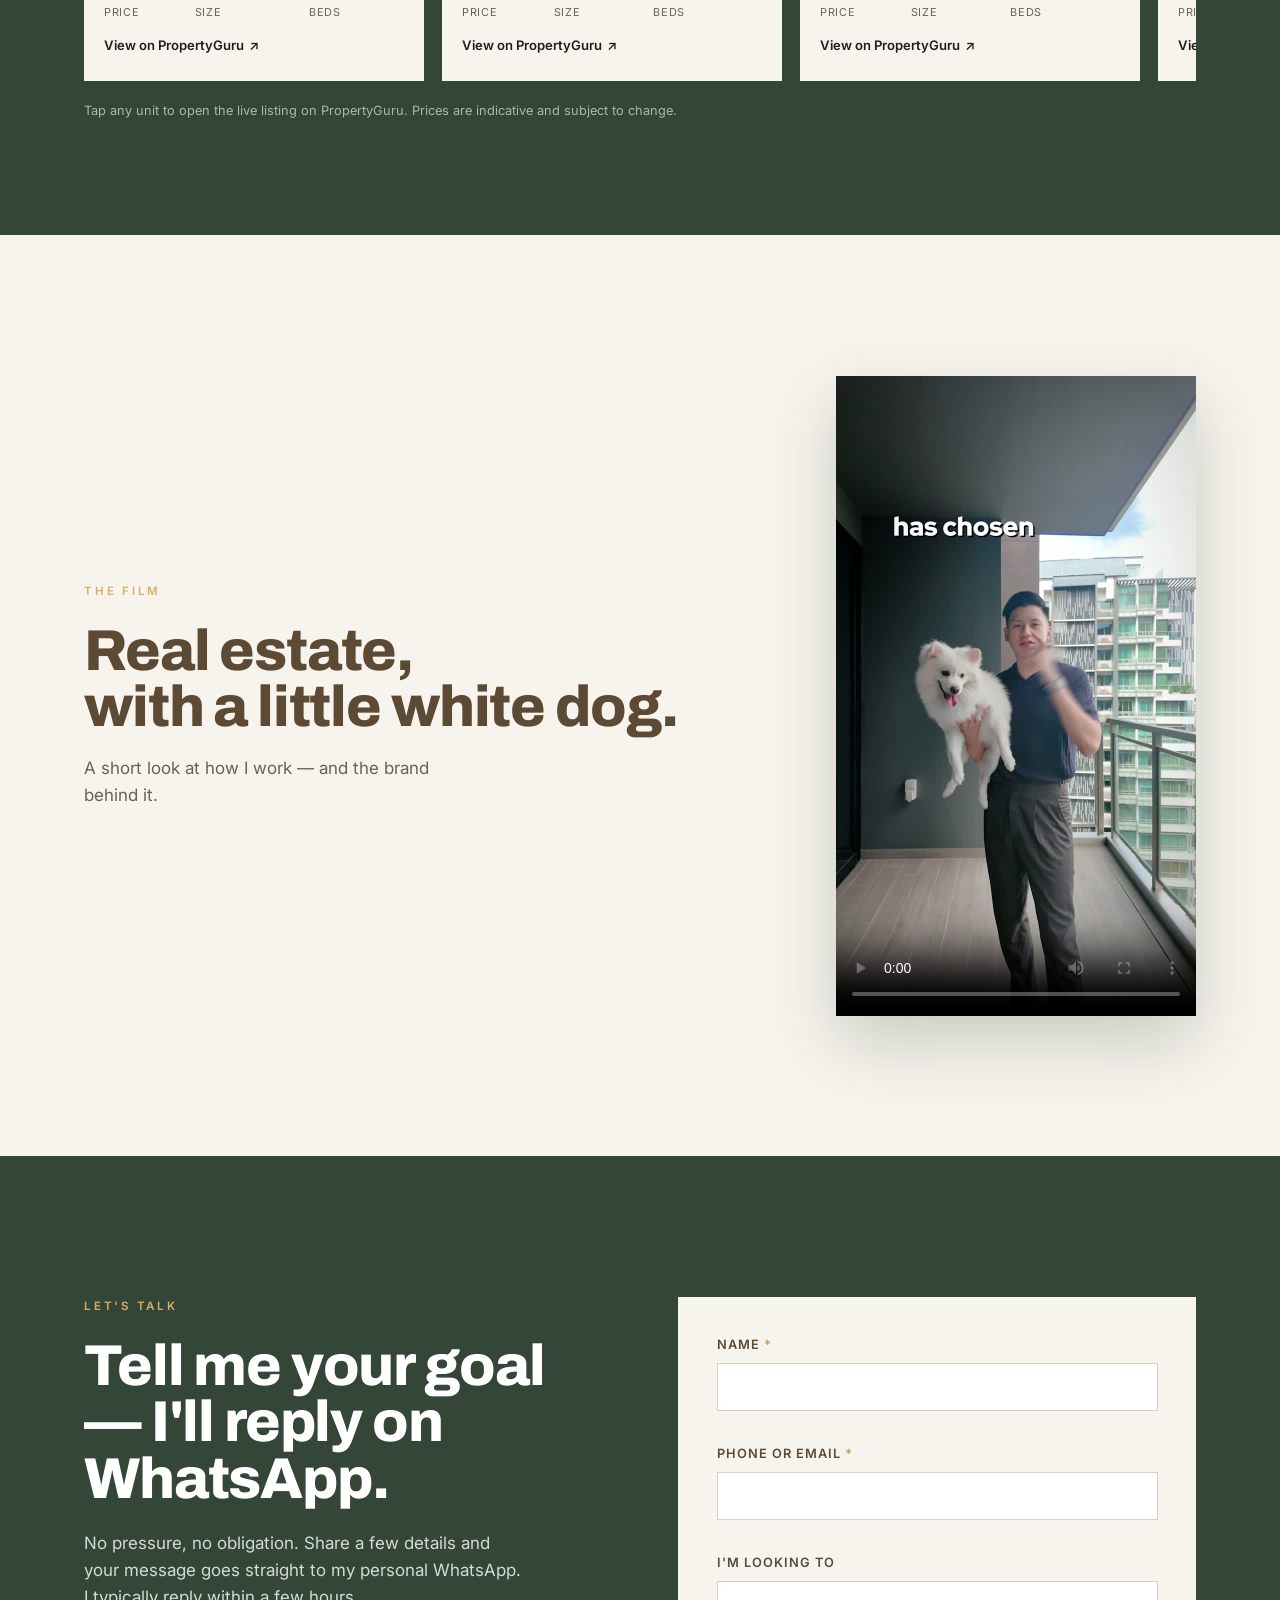
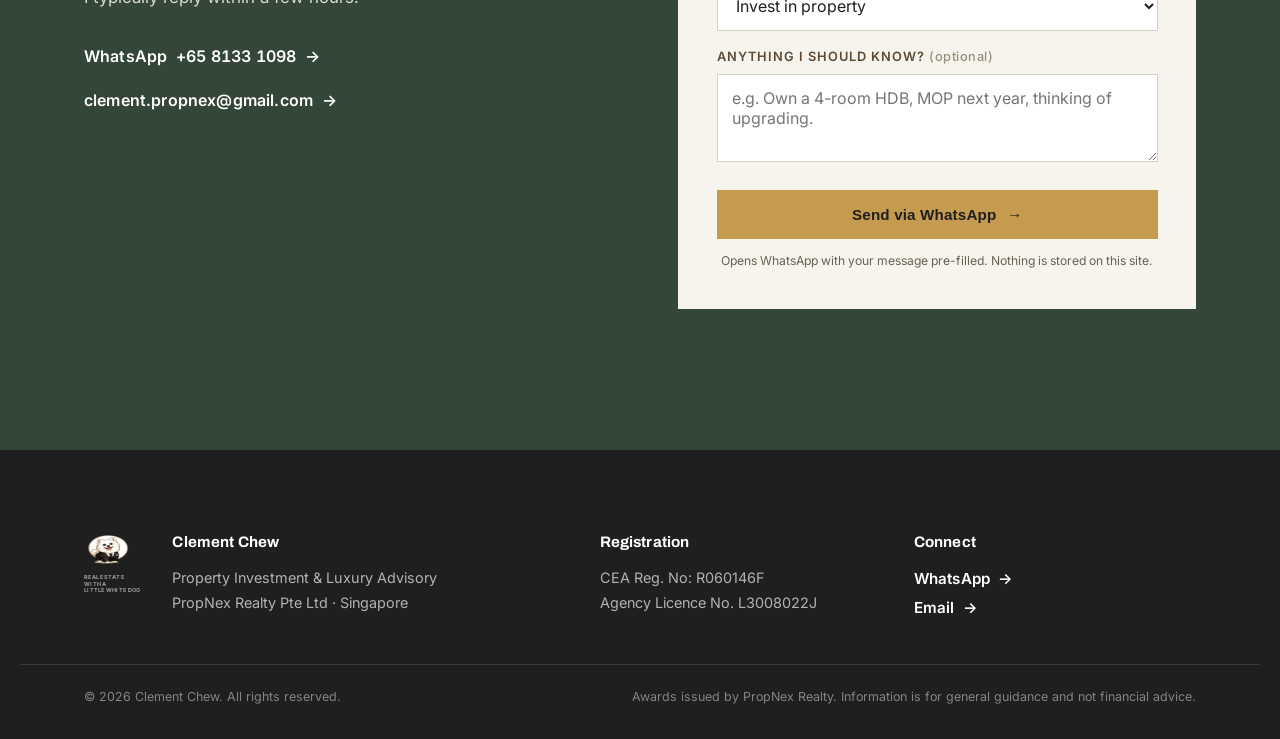
==== commit 96c8dfd0: "Update index.html" ====
--- a/index.html
+++ b/index.html
@@ -14,7 +14,7 @@
 
   <link rel="preconnect" href="https://fonts.googleapis.com" />
   <link rel="preconnect" href="https://fonts.gstatic.com" crossorigin />
-  <link href="https://fonts.googleapis.com/css2?family=Archivo:wght@500;600;700;800;900&family=Inter:wght@400;500;600;700&display=swap" rel="stylesheet" />
+  <link href="https://fonts.googleapis.com/css2?family=Archivo:wght@500;600;700;800;900&family=Cinzel:wght@400;500;600;700&family=Inter:wght@400;500;600;700&display=swap" rel="stylesheet" />
 
   <link rel="stylesheet" href="styles.css" />
 </head>
--- a/styles.css
+++ b/styles.css
@@ -176,21 +176,41 @@
 @media (max-width: 860px) { .roe-grid { grid-template-columns: 1fr; } .roe-chart { margin-top: 6px; } }
 
 /* ===================== RECOGNITION (portfolio grid) ===================== */
-.recognition { padding-top: var(--pad-y); padding-bottom: 0; background: var(--ivory); }
+.recognition { padding-top: var(--pad-y); padding-bottom: var(--pad-y); background: var(--sand); }
 .section-head { max-width: 720px; margin-bottom: clamp(40px, 6vw, 72px); }
+.section-head.center { max-width: 680px; margin-inline: auto; text-align: center; }
+.section-head.center .section-sub { margin-inline: auto; }
 .section-head h2 { margin-bottom: 1rem; }
 .section-sub { color: var(--muted); font-size: 1.05rem; max-width: 52ch; margin: 0; }
-.folio { display: grid; grid-template-columns: repeat(3, 1fr); border-top: 1px solid var(--gray); border-left: 1px solid var(--gray); }
-.folio-cell {
-  border-right: 1px solid var(--gray); border-bottom: 1px solid var(--gray);
-  padding: clamp(28px, 3vw, 44px); min-height: 230px;
-  display: flex; flex-direction: column; position: relative;
-  transition: background-color .25s ease;
-}
-.folio-cell:hover { background: var(--sand); }
-.folio-meta { font-size: 0.74rem; font-weight: 600; letter-spacing: 0.1em; text-transform: uppercase; color: var(--muted); }
-.folio-cell h3 { margin: auto 0 0; font-size: clamp(1.5rem, 2.4vw, 2.1rem); color: var(--bronze); }
-.folio-tag { position: absolute; top: clamp(28px, 3vw, 44px); right: clamp(28px, 3vw, 44px); font-family: var(--display); font-weight: 800; font-size: 1.1rem; color: var(--gold); }
+
+.award-grid { display: grid; grid-template-columns: repeat(3, 1fr); gap: clamp(16px, 1.6vw, 22px); }
+.award-card {
+  background: #FCFAF5; border: 1px solid var(--gray); border-radius: 14px;
+  padding: clamp(22px, 2.2vw, 30px); min-height: 230px;
+  display: flex; flex-direction: column;
+  box-shadow: 0 6px 20px rgba(60,48,28,0.06);
+  transition: transform .2s ease, box-shadow .2s ease, border-color .2s ease;
+}
+.award-card:hover { transform: translateY(-4px); box-shadow: 0 16px 38px rgba(60,48,28,0.12); border-color: var(--gold); }
+.award-top { display: flex; align-items: center; justify-content: space-between; gap: 14px; margin-bottom: 16px; }
+.award-badge {
+  font-family: var(--display); font-weight: 800; font-size: 1.05rem;
+  background: rgba(197,155,79,0.14); color: var(--bronze);
+  border: 1px solid var(--gold); border-radius: 999px; padding: 5px 15px; min-width: 46px; text-align: center; flex: none;
+}
+.award-years { font-size: 0.78rem; letter-spacing: 0.03em; color: var(--muted); text-align: right; line-height: 1.5; }
+.award-card h3 { font-size: clamp(1.3rem, 1.9vw, 1.6rem); color: var(--bronze); margin: 0 0 10px; }
+.award-card p { font-size: 0.93rem; color: #5b5346; margin: 0; line-height: 1.55; }
+.award-card--feature { background: linear-gradient(150deg, var(--forest) 0%, var(--forest-d) 100%); border-color: transparent; box-shadow: 0 10px 28px rgba(40,55,41,0.22); }
+.award-card--feature h3 { color: #fff; }
+.award-card--feature p { color: rgba(255,255,255,0.82); }
+.award-card--feature .award-badge { background: rgba(217,175,99,0.2); color: var(--gold-2); border-color: var(--gold-2); }
+.award-card--feature .award-years { color: rgba(255,255,255,0.6); }
+.award-badge--star { display: inline-grid; place-items: center; padding: 0; width: 42px; height: 42px; }
+.award-badge--star svg { width: 20px; height: 20px; }
+.award-card--photo { padding: 0; overflow: hidden; position: relative; }
+.award-card--photo img { width: 100%; height: 100%; object-fit: cover; object-position: center 20%; }
+.award-photo-cap { position: absolute; left: 0; right: 0; bottom: 0; background: linear-gradient(transparent, rgba(31,31,31,0.78)); color: #fff; padding: 28px 20px 16px; font-size: 0.86rem; font-weight: 600; letter-spacing: 0.03em; }
 
 
 /* ===================== APPROACH (numbered) ===================== */
@@ -245,7 +265,7 @@
 .wa-tab:focus-visible { outline: 3px solid var(--forest); outline-offset: 3px; }
 
 /* ===================== REVIEWS ===================== */
-.reviews { background: var(--sand); padding-block: var(--pad-y); }
+.reviews { background: var(--ivory); padding-block: var(--pad-y); }
 .reviews-head { display: flex; justify-content: space-between; align-items: flex-end; gap: 28px 40px; flex-wrap: wrap; margin-bottom: clamp(36px, 5vw, 56px); }
 .reviews-head h2 { color: var(--bronze); }
 .reviews-score { display: grid; justify-items: end; text-align: right; gap: 2px; }
@@ -351,7 +371,7 @@
   .split-pane { grid-template-columns: 1fr; }
   .split-media { min-height: 0; aspect-ratio: 4 / 3; order: -1; }
   .contact-grid { grid-template-columns: 1fr; }
-  .folio { grid-template-columns: repeat(2, 1fr); }
+  .award-grid { grid-template-columns: repeat(2, 1fr); }
   .steps { grid-template-columns: repeat(2, 1fr); }
   .step { border-bottom: 1px solid var(--gray); padding-right: 24px; }
   .step:nth-child(odd) { padding-left: 0; }
@@ -366,7 +386,7 @@
   .nav-cta { display: none; }
 }
 @media (max-width: 560px) {
-  .folio { grid-template-columns: 1fr; }
+  .award-grid { grid-template-columns: 1fr; }
   .steps { grid-template-columns: 1fr; }
   .step { border-right: 0; padding: 26px 0; }
   .step:nth-child(even) { padding-left: 0; }
@@ -379,6 +399,7 @@
 
 @media (prefers-reduced-motion: reduce) {
   html { scroll-behavior: auto; }
-  * { transition-duration: .001ms !important; animation-duration: .001ms !important; }
-  .reveal { opacity: 1; transform: none; }
-}
+  /* Keep one-time entrance reveals, hovers & the chart draw so the page still feels alive on mobile;
+     only stop the continuous, never-ending loops (background drift + pulsing pill). */
+  .spot-bg, .rank-pill { animation: none !important; }
+}
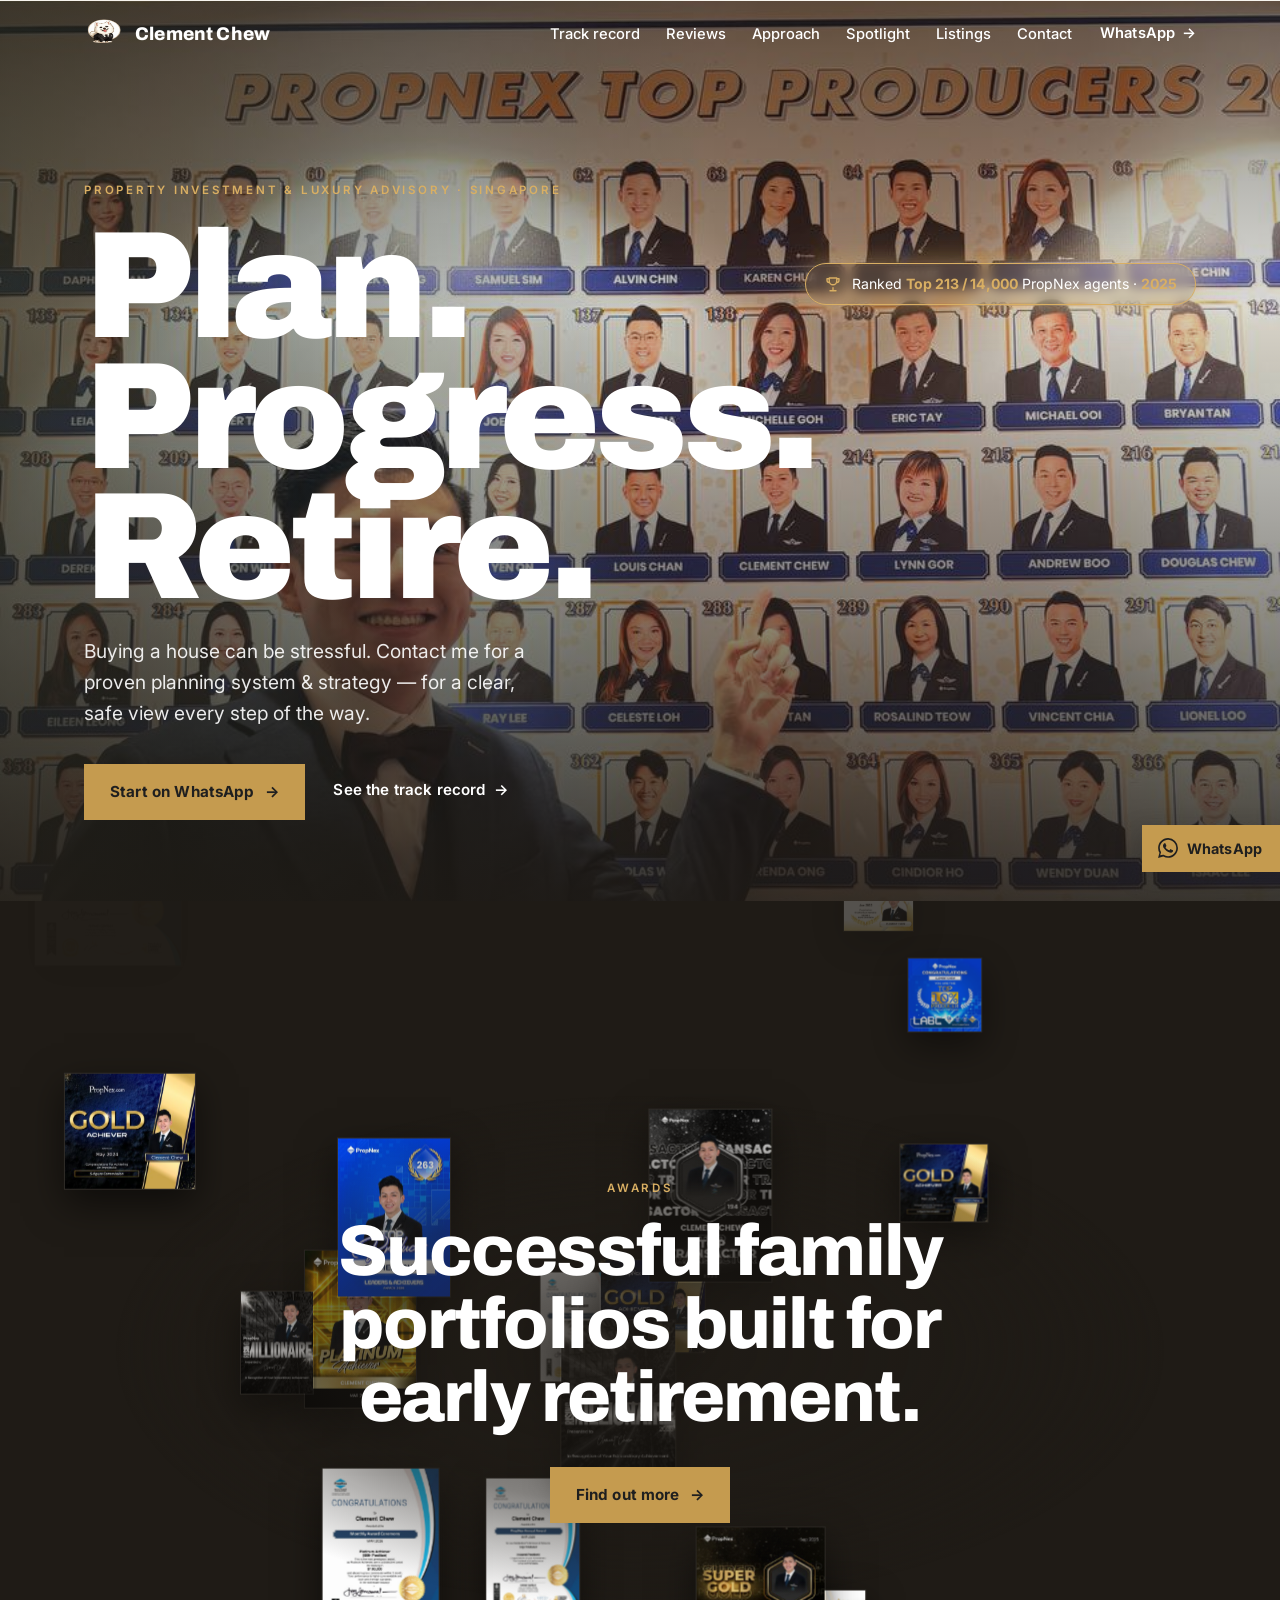
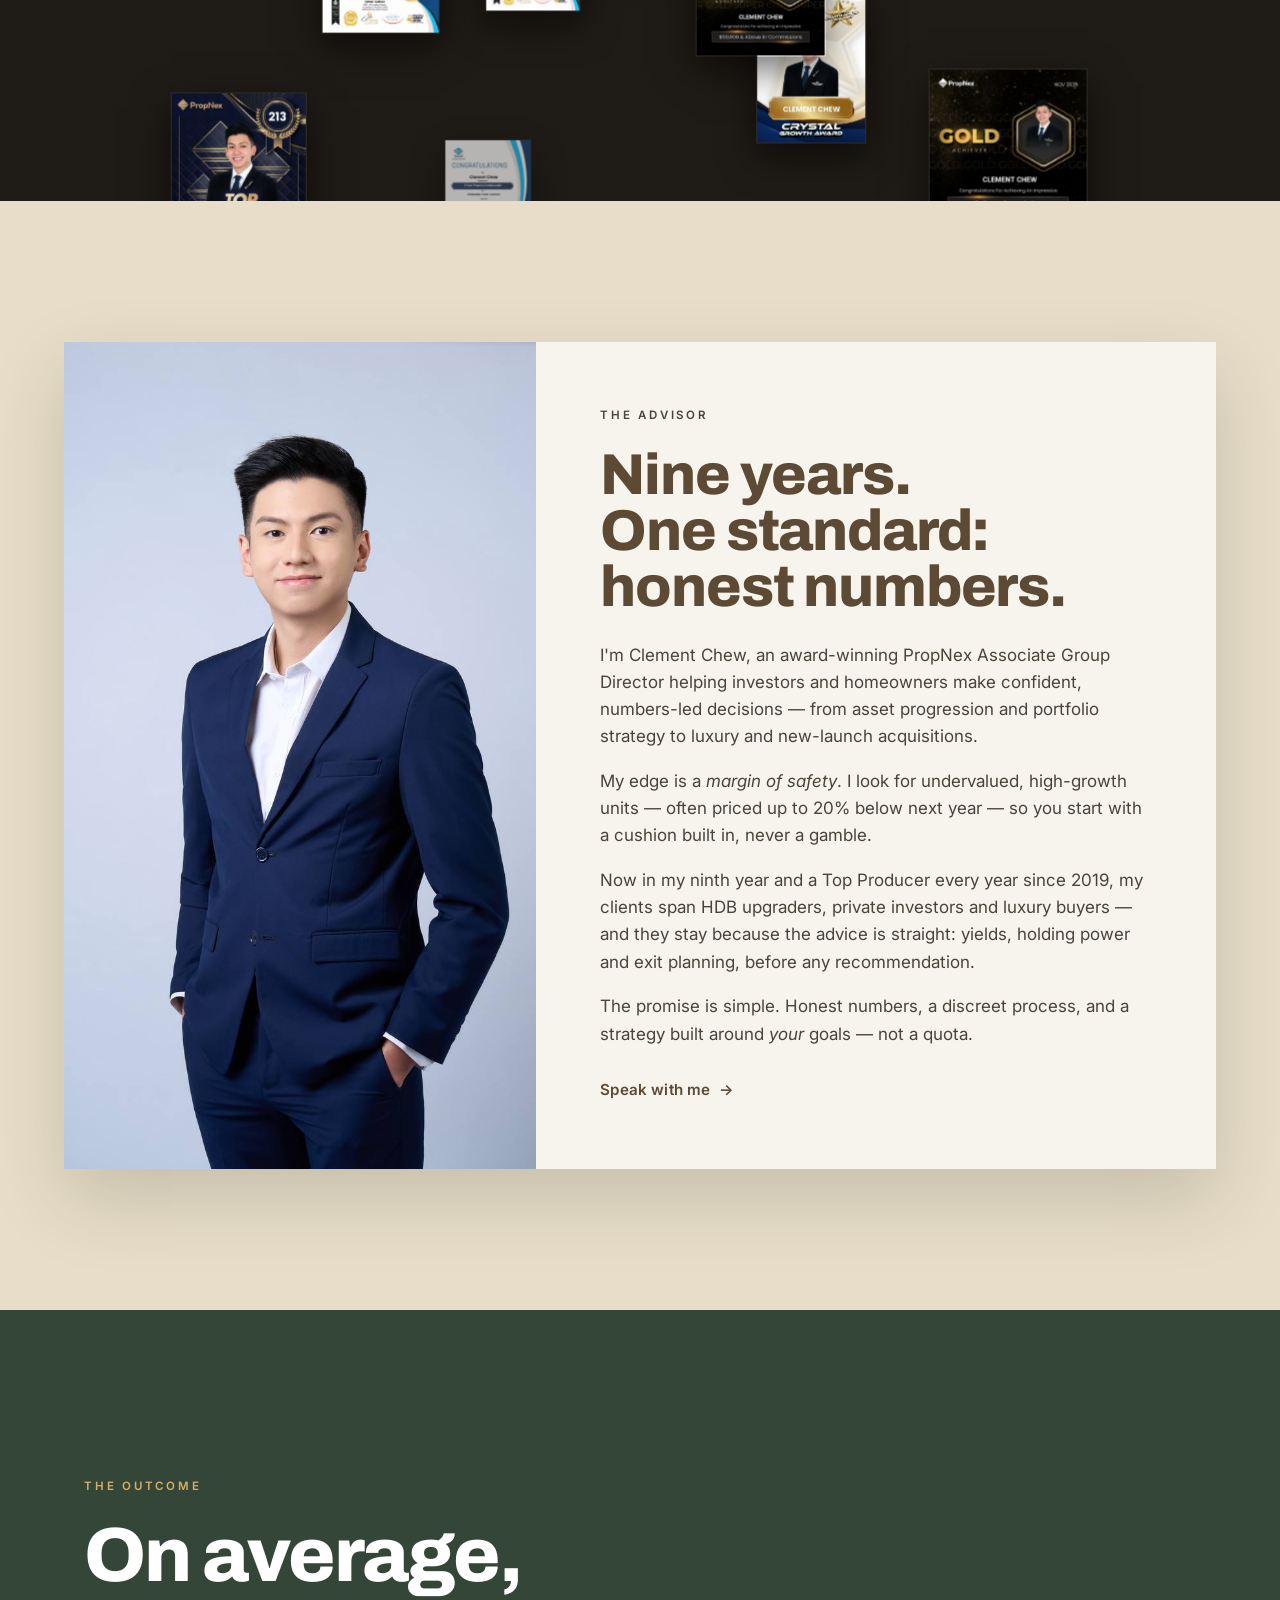
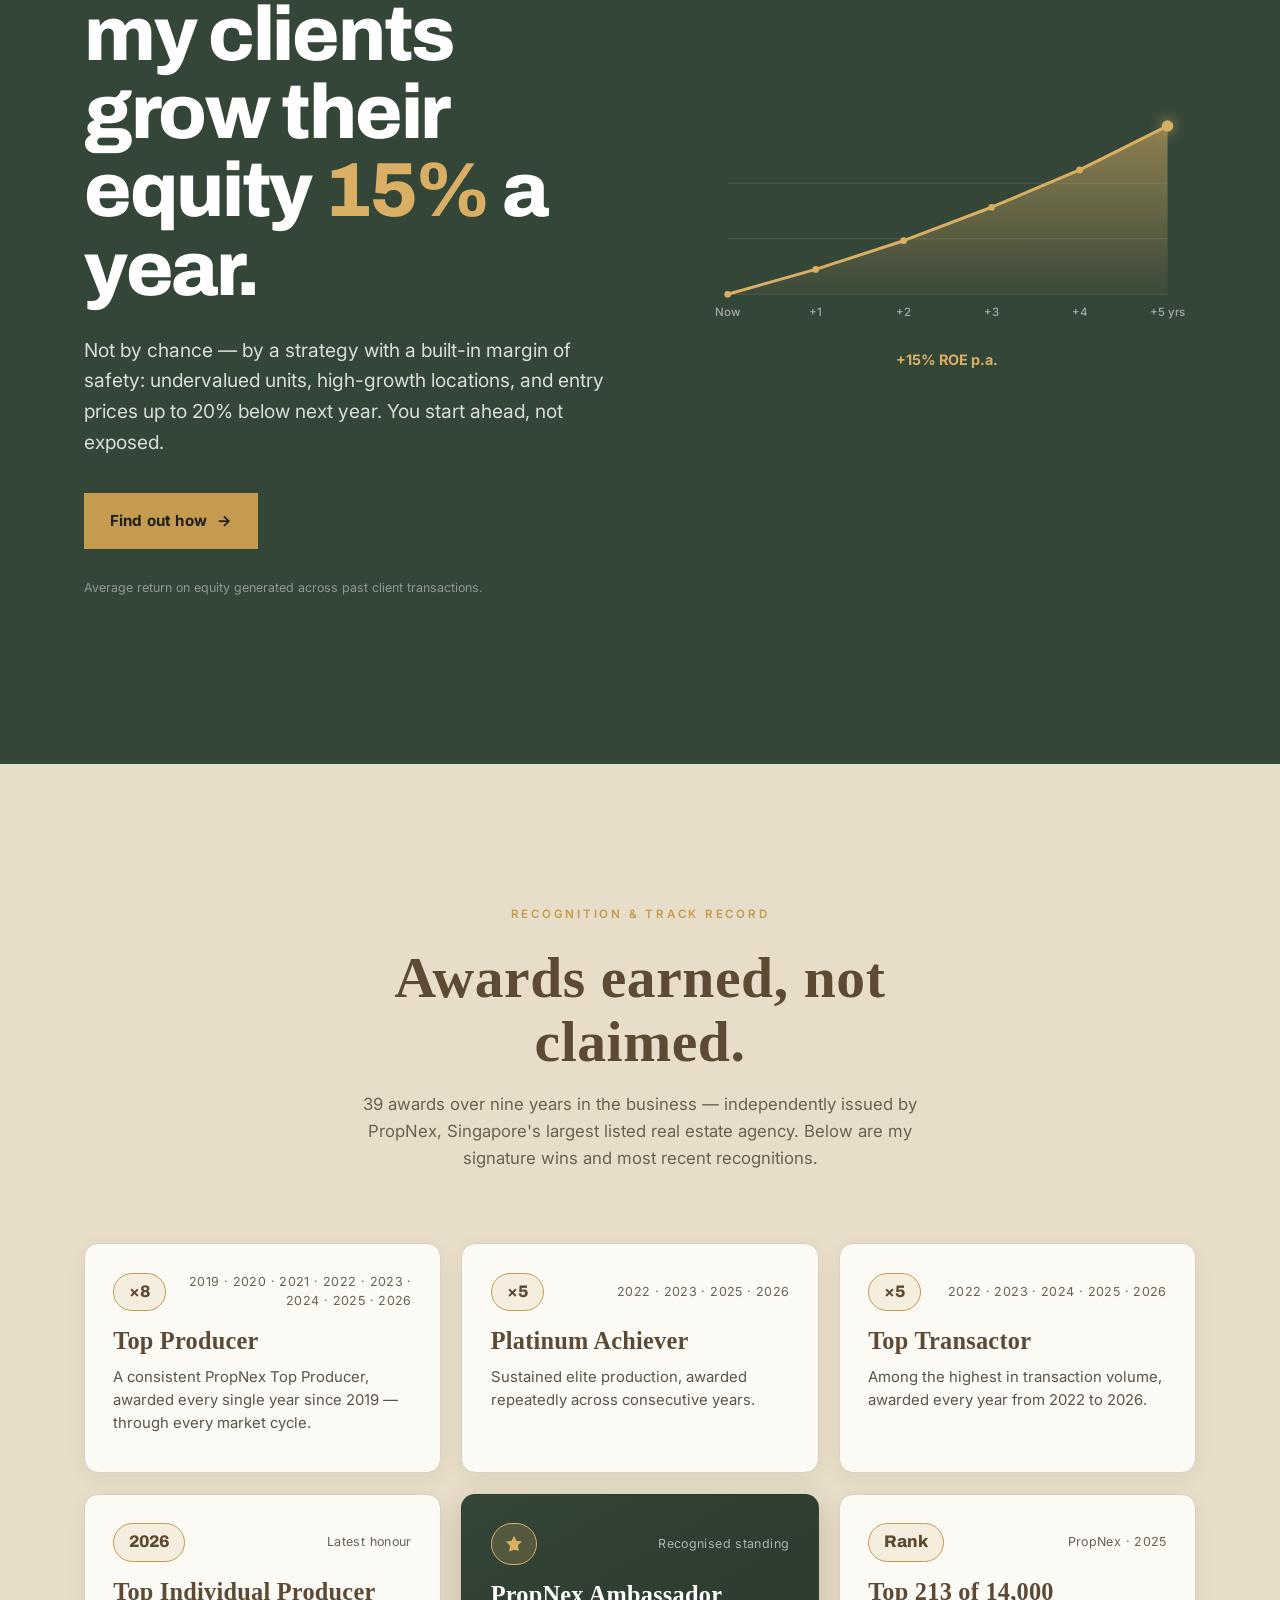
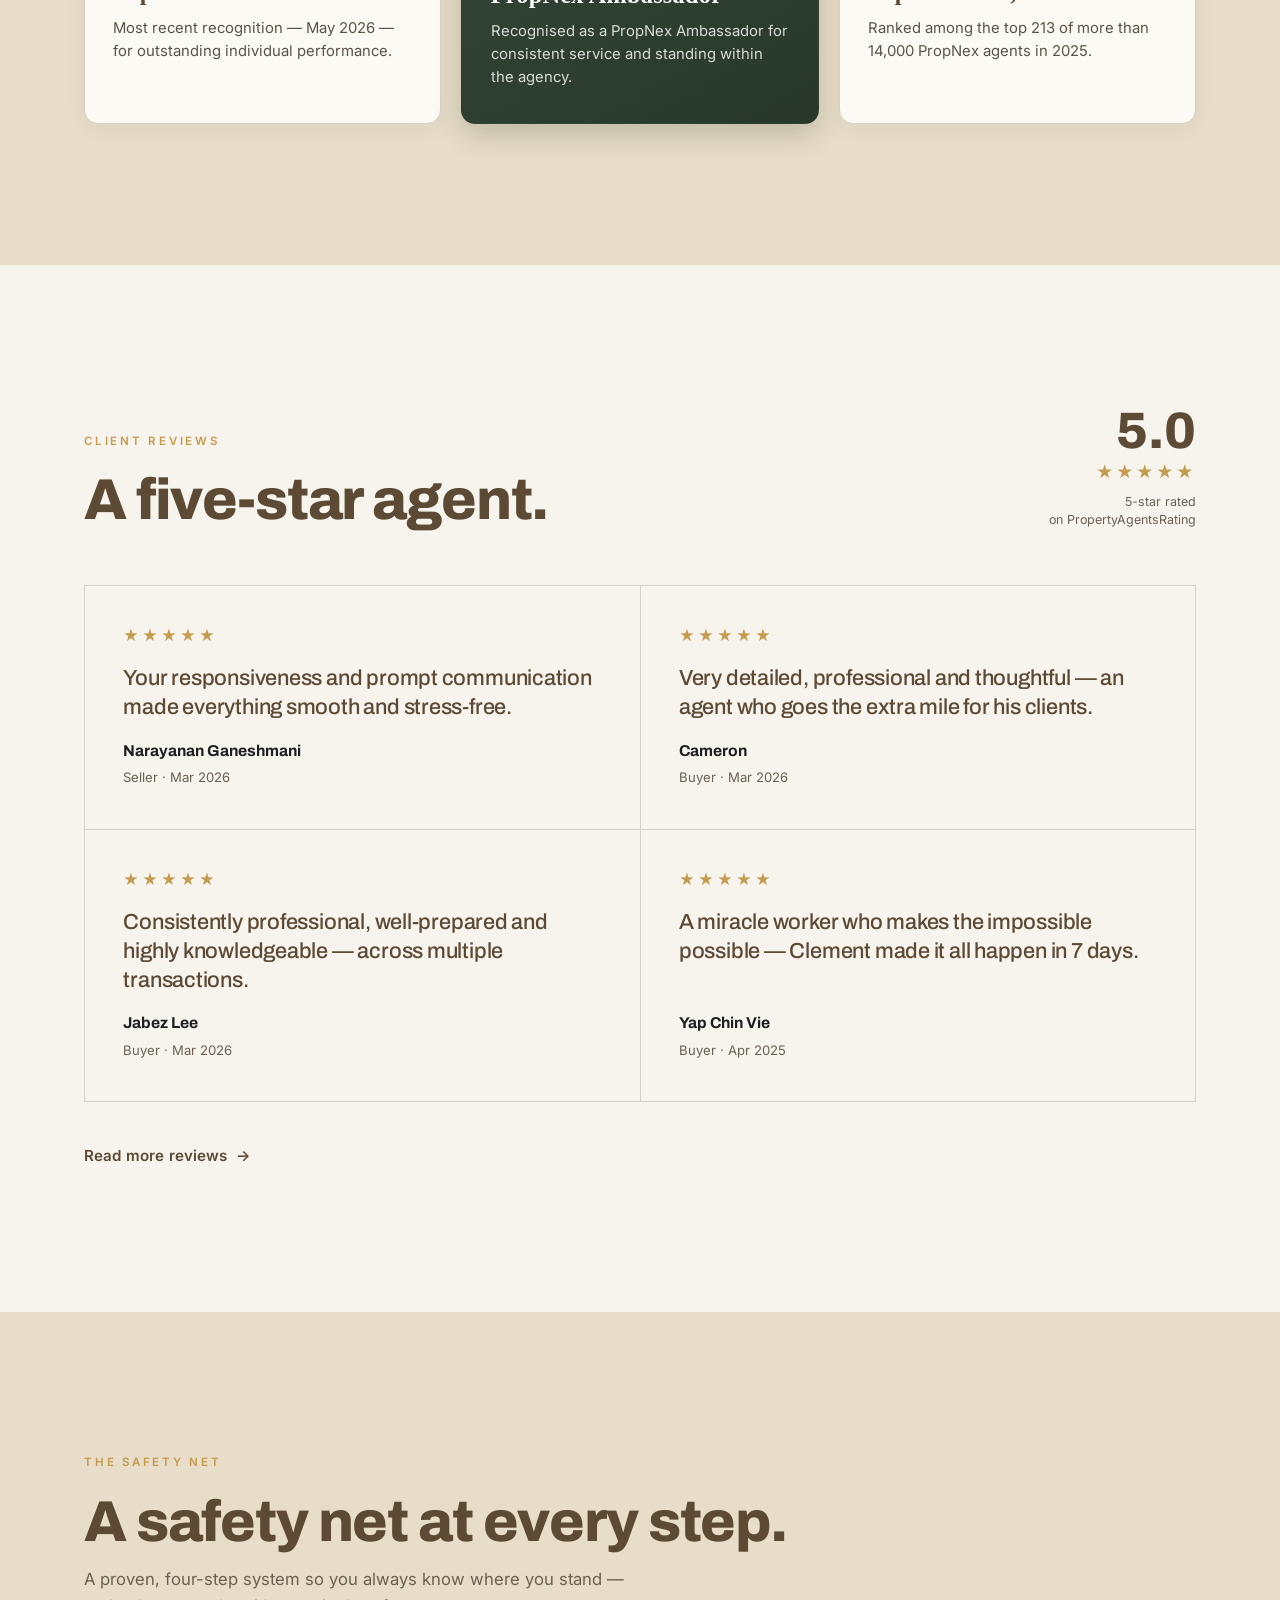
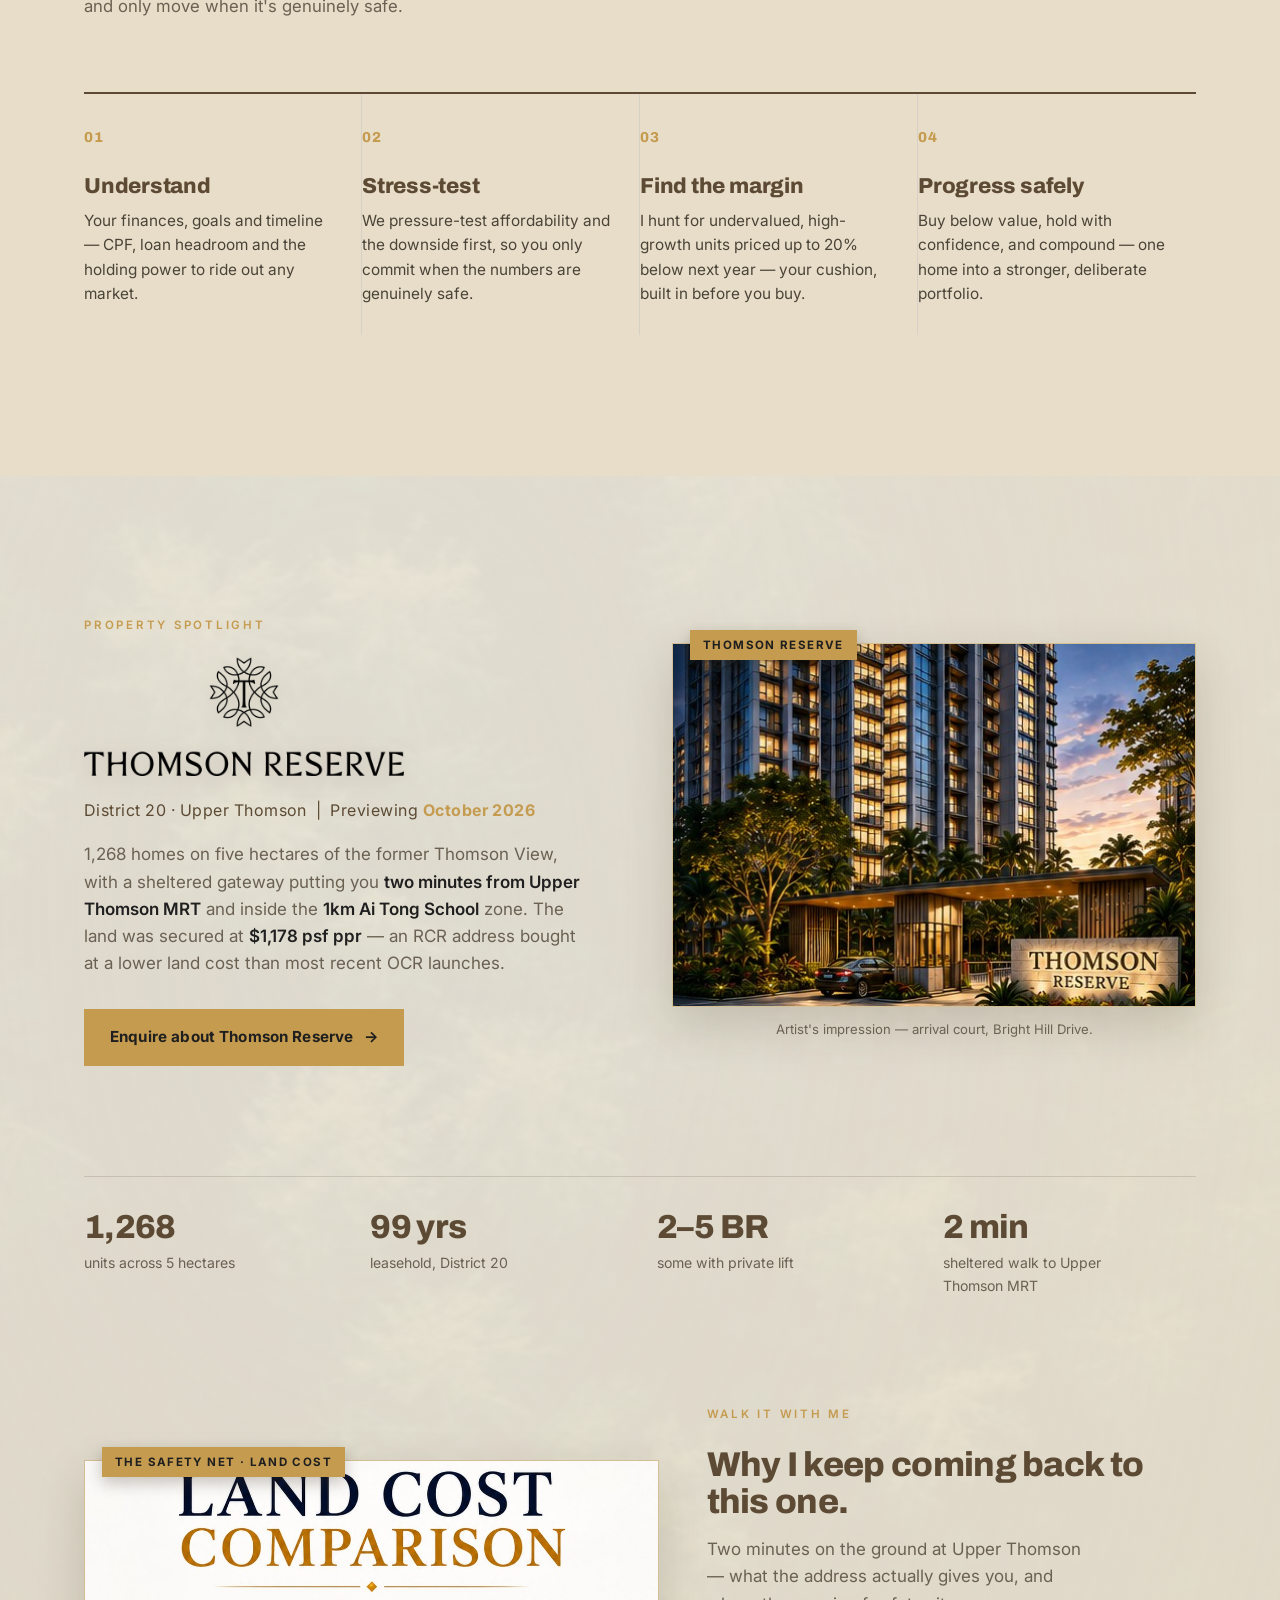
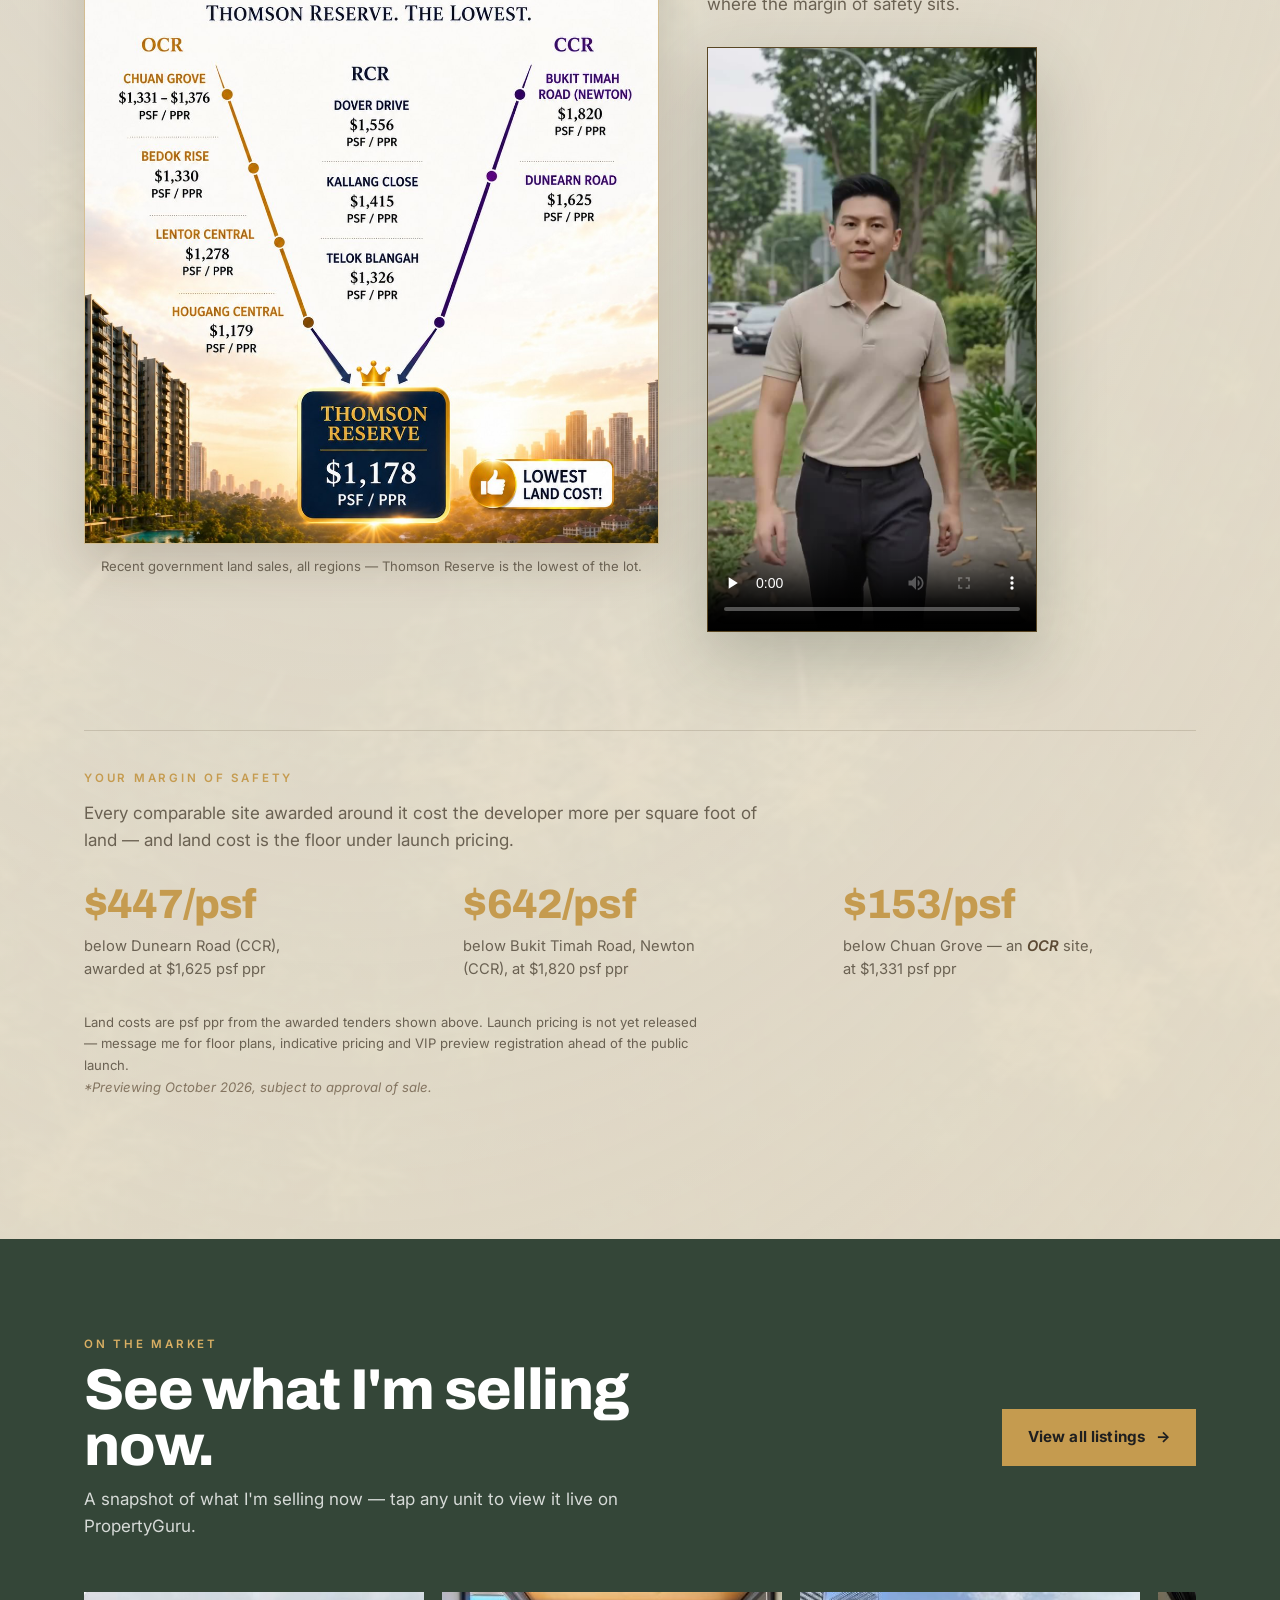
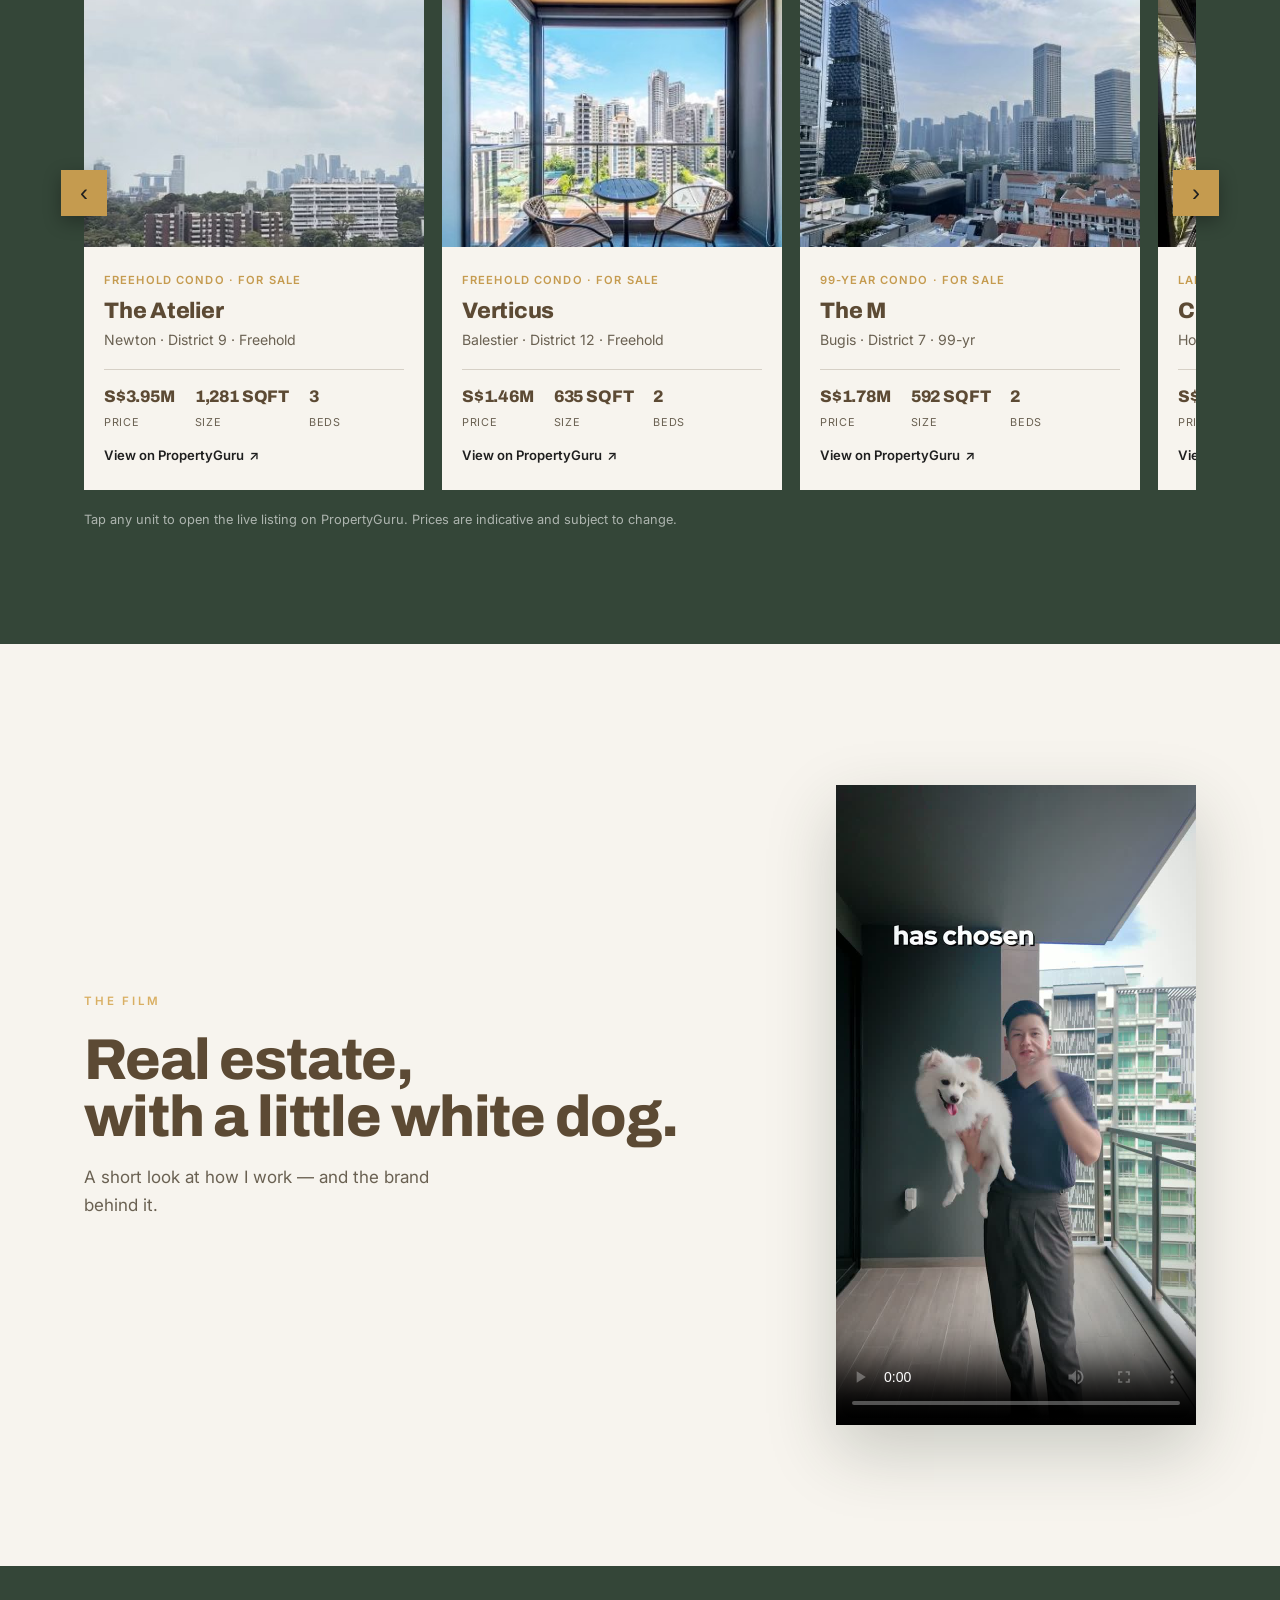
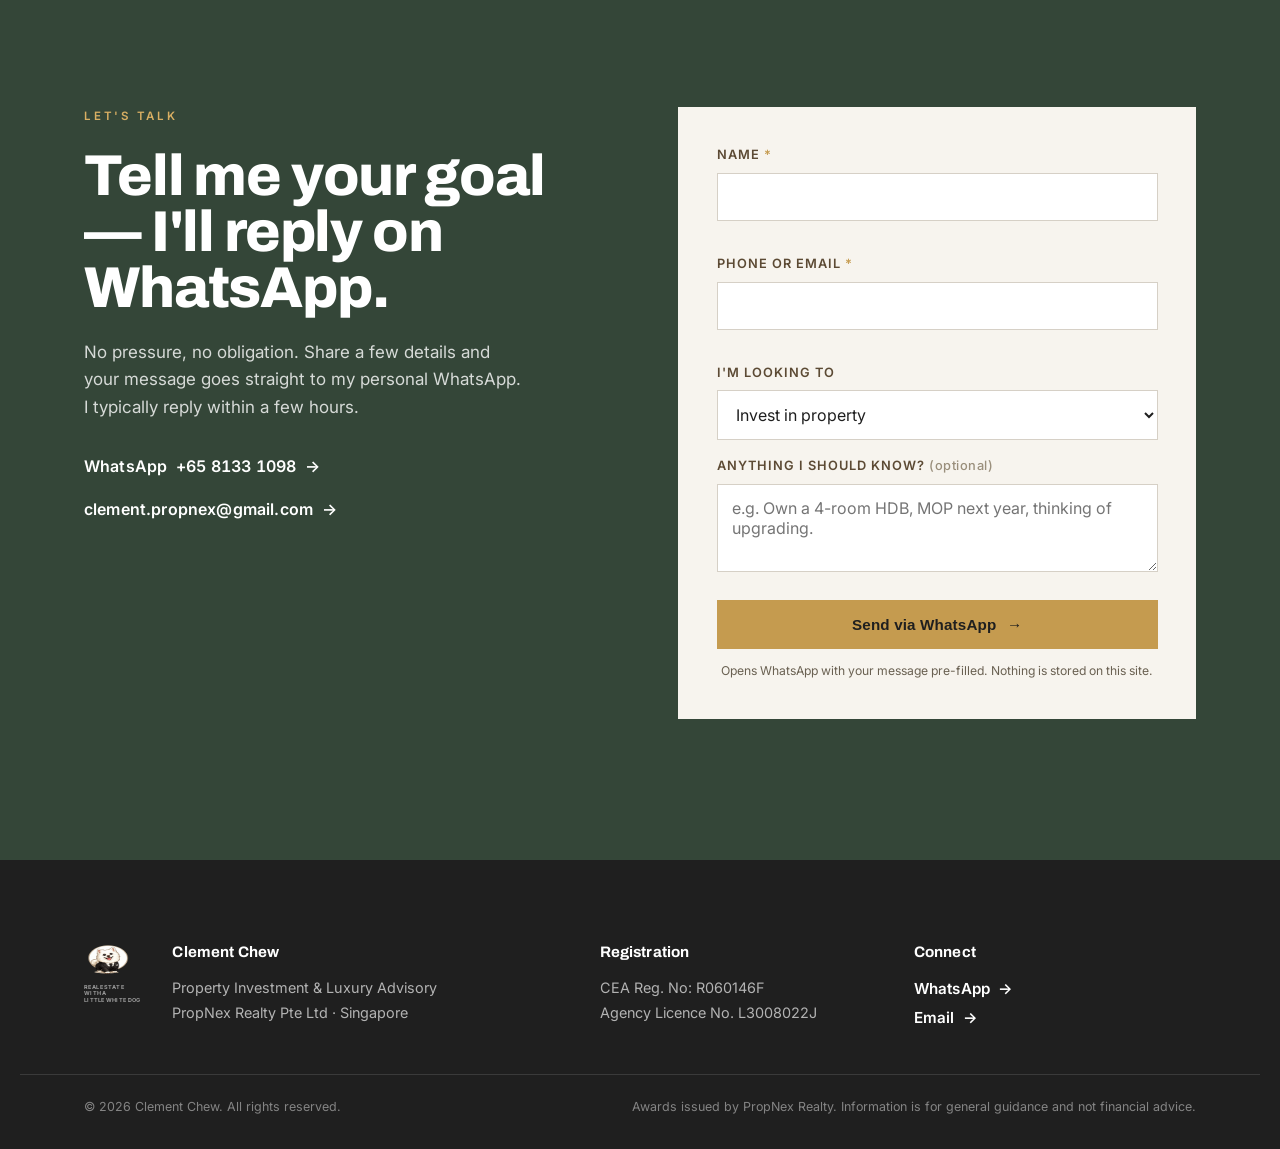
==== commit 98e0304b: "Add files via upload" ====
--- a/index.html
+++ b/index.html
@@ -31,6 +31,7 @@
         <a href="#recognition">Track record</a>
         <a href="#reviews">Reviews</a>
         <a href="#approach">Approach</a>
+        <a href="#spotlight">Spotlight</a>
         <a href="#listings">Listings</a>
         <a href="#contact">Contact</a>
       </nav>
@@ -298,45 +299,61 @@
       </div>
     </section>
 
-    <!-- ===================== PROPERTY SPOTLIGHT (Dunearn House) ===================== -->
+    <!-- ===================== PROPERTY SPOTLIGHT (Thomson Reserve) ===================== -->
     <section class="spotlight" id="spotlight">
       <div class="spot-bg" aria-hidden="true"></div>
       <div class="spot-scrim" aria-hidden="true"></div>
       <div class="wrap spot-inner">
         <div class="spot-head">
           <p class="eyebrow light">Property spotlight</p>
-          <img class="spot-logo" src="assets/spotlight/dunearn-logo-dark.png" alt="Dunearn House" width="633" height="447" loading="lazy" />
-          <p class="spot-meta">Turf City &middot; Bukit Timah&nbsp;&nbsp;|&nbsp;&nbsp;Launching <strong>10 July 2026</strong></p>
-          <p class="spot-sub">Within <strong>walking distance of two MRT stations</strong> &mdash; Sixth Avenue &amp; Turf City (Cross Island Line). Enter with <strong>first-mover advantage</strong> into a future new township, still at the lowest land price in the area.</p>
-          <a class="btn-solid arrow" href="#contact" data-wa="Hi Clement, I'd like the Dunearn House details and early-bird pricing.">Enquire about Dunearn House<span class="ar">&#8594;</span></a>
+          <img class="spot-logo" src="assets/spotlight/tr-logo-dark.png" alt="Thomson Reserve" width="760" height="282" loading="lazy" />
+          <p class="spot-meta">District 20 &middot; Upper Thomson&nbsp;&nbsp;|&nbsp;&nbsp;Previewing <strong>October 2026</strong></p>
+          <p class="spot-sub">1,268 homes on five hectares of the former Thomson View, with a sheltered gateway putting you <strong>two minutes from Upper Thomson MRT</strong> and inside the <strong>1km Ai Tong School</strong> zone. The land was secured at <strong>$1,178 psf ppr</strong> &mdash; an RCR address bought at a lower land cost than most recent OCR launches.</p>
+          <a class="btn-solid arrow" href="#contact" data-wa="Hi Clement, I'd like the Thomson Reserve details — floor plans, pricing and VIP preview registration.">Enquire about Thomson Reserve<span class="ar">&#8594;</span></a>
         </div>
 
         <figure class="spot-safety spot-render">
-          <span class="spot-flag">Dunearn House</span>
-          <img src="assets/spotlight/dunearn-render.jpg" alt="Artist's impression of Dunearn House — a low-rise condominium at Turf City, Bukit Timah, set among landscaped greenery with a lap pool." loading="lazy" />
-          <figcaption>Artist's impression &mdash; Dunearn House, Turf City.</figcaption>
+          <span class="spot-flag">Thomson Reserve</span>
+          <img src="assets/spotlight/tr-render.jpg" alt="Artist's impression of Thomson Reserve — the lit arrival pavilion and residential towers at Bright Hill Drive, Upper Thomson." width="519" height="360" loading="lazy" />
+          <figcaption>Artist's impression &mdash; arrival court, Bright Hill Drive.</figcaption>
         </figure>
 
-        <div class="spot-nets">
+        <div class="spot-facts">
+          <div class="fact"><b>1,268</b><span>units across 5 hectares</span></div>
+          <div class="fact"><b>99 yrs</b><span>leasehold, District 20</span></div>
+          <div class="fact"><b>2&ndash;5 BR</b><span>some with private lift</span></div>
+          <div class="fact"><b>2 min</b><span>sheltered walk to Upper Thomson MRT</span></div>
+        </div>
+
+        <div class="spot-nets tr-nets">
           <figure class="spot-safety">
-            <span class="spot-flag">Safety net 1 &middot; Land right beside</span>
-            <img src="assets/spotlight/dunearn-safetynet-1.jpg" alt="Same Dunearn Road, 10 months apart: the 2nd Dunearn Road site closed for tender Apr 2026 at S$1,628 psf (est. launch S$3,423 psf) versus Dunearn House awarded Jul 2025 at S$1,410 psf (est. launch S$3,069 psf) — a S$354 psf gap, 12% more expensive. Estimated savings: 3BR S$319,000, 4BR S$418,000, 5BR S$496,000." loading="lazy" />
-            <figcaption>The site right beside &mdash; awarded 10 months later at $354/psf more.</figcaption>
+            <span class="spot-flag">The safety net &middot; Land cost</span>
+            <img src="assets/spotlight/tr-landcost.jpg" alt="Land cost comparison chart. Thomson Reserve sits at the bottom at S$1,178 psf ppr — lower than OCR sites Chuan Grove S$1,331–1,376, Bedok Rise S$1,330, Lentor Central S$1,278 and Hougang Central S$1,179; lower than RCR sites Dover Drive S$1,556, Kallang Close S$1,415 and Telok Blangah S$1,326; and far below CCR sites Bukit Timah Road (Newton) S$1,820 and Dunearn Road S$1,625." width="1100" height="1311" loading="lazy" />
+            <figcaption>Recent government land sales, all regions &mdash; Thomson Reserve is the lowest of the lot.</figcaption>
           </figure>
-          <figure class="spot-safety">
-            <span class="spot-flag">Safety net 2 &middot; Latest sale, Jun 2026</span>
-            <img src="assets/spotlight/dunearn-safetynet-2.jpg" alt="Same Bukit Timah, 11 months apart: Peck Hay Road closed for tender Jun 2026 at S$1,865 psf (est. launch S$3,808 psf) versus Dunearn House awarded Jul 2025 at S$1,410 psf (est. launch S$3,069 psf) — a S$739 psf gap, 24% more expensive. Estimated savings: 3BR S$665,000, 4BR S$872,000, 5BR over S$1,000,000." loading="lazy" />
-            <figcaption>The most recent CCR land sale &mdash; June 2026, $739/psf higher.</figcaption>
-          </figure>
+
+          <div class="spot-video">
+            <p class="eyebrow light">Walk it with me</p>
+            <h3>Why I keep coming back to this one.</h3>
+            <p class="spot-vsub">Two minutes on the ground at Upper Thomson &mdash; what the address actually gives you, and where the margin of safety sits.</p>
+            <div class="vid-frame">
+              <video controls preload="none" playsinline poster="assets/spotlight/tr-ugc-poster.jpg" width="720" height="1280">
+                <source src="assets/spotlight/tr-ugc.mp4" type="video/mp4" />
+                Your browser can't play this video. <a href="assets/spotlight/tr-ugc.mp4">Download it instead</a>.
+              </video>
+            </div>
+          </div>
         </div>
 
         <div class="spot-savings">
           <p class="eyebrow light">Your margin of safety</p>
+          <p class="spot-savings-lead">Every comparable site awarded around it cost the developer more per square foot of land &mdash; and land cost is the floor under launch pricing.</p>
           <div class="savings-grid">
-            <div class="saving"><b>$665K</b><span>saved on a 3-bedroom (900 sqft) vs Peck Hay Road</span></div>
-            <div class="saving"><b>$872K</b><span>saved on a 4-bedroom (1,180 sqft) vs Peck Hay Road</span></div>
-            <div class="saving"><b>$1M+</b><span>saved on a 5-bedroom (1,400 sqft) vs Peck Hay Road</span></div>
-          </div>
+            <div class="saving"><b>$447/psf</b><span>below Dunearn Road (CCR), awarded at $1,625 psf ppr</span></div>
+            <div class="saving"><b>$642/psf</b><span>below Bukit Timah Road, Newton (CCR), at $1,820 psf ppr</span></div>
+            <div class="saving"><b>$153/psf</b><span>below Chuan Grove &mdash; an <em>OCR</em> site, at $1,331 psf ppr</span></div>
+          </div>
+          <p class="spot-foot">Land costs are psf ppr from the awarded tenders shown above. Launch pricing is not yet released &mdash; message me for floor plans, indicative pricing and VIP preview registration ahead of the public launch.<br /><em>*Previewing October 2026, subject to approval of sale.</em></p>
         </div>
       </div>
     </section>
--- a/styles.css
+++ b/styles.css
@@ -211,6 +211,10 @@
 .award-card--photo { padding: 0; overflow: hidden; position: relative; }
 .award-card--photo img { width: 100%; height: 100%; object-fit: cover; object-position: center 20%; }
 .award-photo-cap { position: absolute; left: 0; right: 0; bottom: 0; background: linear-gradient(transparent, rgba(31,31,31,0.78)); color: #fff; padding: 28px 20px 16px; font-size: 0.86rem; font-weight: 600; letter-spacing: 0.03em; }
+
+/* Recognition section uses Cinzel (Roman serif) for its heading + card titles — matches the signature look. */
+.recognition .section-head h2 { font-family: "Cinzel", Georgia, serif; font-weight: 600; letter-spacing: 0.01em; line-height: 1.12; }
+.award-card h3 { font-family: "Cinzel", Georgia, serif; font-weight: 600; letter-spacing: 0.01em; line-height: 1.18; }
 
 
 /* ===================== APPROACH (numbered) ===================== */
@@ -331,9 +335,9 @@
   .film-player { width: min(320px, 80vw); }
 }
 
-/* ===================== PROPERTY SPOTLIGHT (Dunearn House) ===================== */
+/* ===================== PROPERTY SPOTLIGHT (Thomson Reserve) ===================== */
 .spotlight { position: relative; background: linear-gradient(180deg, #F3ECDD 0%, #E9DFCB 100%); color: var(--ink); padding-block: var(--pad-y); overflow: hidden; }
-.spot-bg { position: absolute; inset: -8%; background: url("assets/spotlight/dunearn-bg.jpg") center/cover no-repeat; opacity: 0.09; animation: spotDrift 28s ease-in-out infinite alternate; will-change: transform; }
+.spot-bg { position: absolute; inset: -8%; background: url("assets/spotlight/tr-bg.jpg") center/cover no-repeat; opacity: 0.13; animation: spotDrift 28s ease-in-out infinite alternate; will-change: transform; }
 @keyframes spotDrift { from { transform: scale(1.04) translate(0, 0); } to { transform: scale(1.16) translate(-3%, -2.5%); } }
 .spot-scrim { position: absolute; inset: 0; background: radial-gradient(130% 120% at 28% 18%, rgba(247,244,238,0.35), rgba(233,223,203,0.78)); }
 .spot-inner { position: relative; z-index: 2; display: grid; grid-template-columns: 1fr 1fr; gap: clamp(32px, 5vw, 64px); align-items: center; }
@@ -355,10 +359,31 @@
 .saving b { display: block; font-family: var(--display); font-weight: 800; font-size: clamp(1.8rem, 3.2vw, 2.6rem); color: var(--gold); letter-spacing: -0.02em; line-height: 1; }
 .saving b small { font-size: 0.4em; font-weight: 700; color: rgba(197,155,79,0.75); letter-spacing: 0; }
 .saving span { display: block; margin-top: 9px; font-size: 0.92rem; color: var(--muted); max-width: 28ch; }
+.spot-facts { grid-column: 1 / -1; display: grid; grid-template-columns: repeat(4, 1fr); gap: clamp(16px, 2.6vw, 34px); margin-top: clamp(28px, 4vw, 46px); padding-top: clamp(24px, 3.4vw, 34px); border-top: 1px solid rgba(92,74,52,0.18); }
+.fact b { display: block; font-family: var(--display); font-weight: 800; font-size: clamp(1.5rem, 2.6vw, 2.1rem); color: var(--bronze); letter-spacing: -0.02em; line-height: 1; }
+.fact span { display: block; margin-top: 8px; font-size: 0.88rem; color: var(--muted); max-width: 24ch; }
+
+/* land-cost chart is tall; the vertical film sits beside it */
+.tr-nets { grid-template-columns: 1.08fr 0.92fr; align-items: center; }
+.spot-video h3 { font-family: var(--display); font-weight: 800; color: var(--bronze); font-size: clamp(1.5rem, 2.8vw, 2.15rem); line-height: 1.08; letter-spacing: -0.02em; margin: 0 0 1rem; }
+.spot-vsub { color: var(--muted); max-width: 34ch; margin: 0 0 1.8rem; }
+.vid-frame { width: min(330px, 78vw); }
+.vid-frame video { width: 100%; height: auto; display: block; background: #000; border: 1px solid rgba(197,155,79,0.45); box-shadow: 0 26px 64px rgba(40,55,41,0.24); }
+
+.spot-savings-lead { color: var(--muted); max-width: 62ch; margin: -0.3rem 0 1.9rem; }
+.spot-foot { margin: clamp(22px, 3vw, 30px) 0 0; font-size: 0.82rem; line-height: 1.65; color: var(--muted); max-width: 78ch; }
+.spot-foot em { color: rgba(92,74,52,0.7); font-style: italic; }
+.saving em { font-style: italic; color: var(--bronze); font-weight: 600; }
+
+@media (max-width: 1040px) {
+  .spot-facts { grid-template-columns: repeat(2, 1fr); row-gap: 26px; }
+}
+
 @media (max-width: 860px) {
   .spot-inner { grid-template-columns: 1fr; }
-  .spot-nets { grid-template-columns: 1fr; gap: 30px; }
+  .spot-nets, .tr-nets { grid-template-columns: 1fr; gap: 30px; }
   .savings-grid { grid-template-columns: 1fr; gap: 18px; }
+  .spot-video { display: grid; justify-items: start; }
 }
 @media (prefers-reduced-motion: reduce) { .spot-bg { animation: none; } }
 
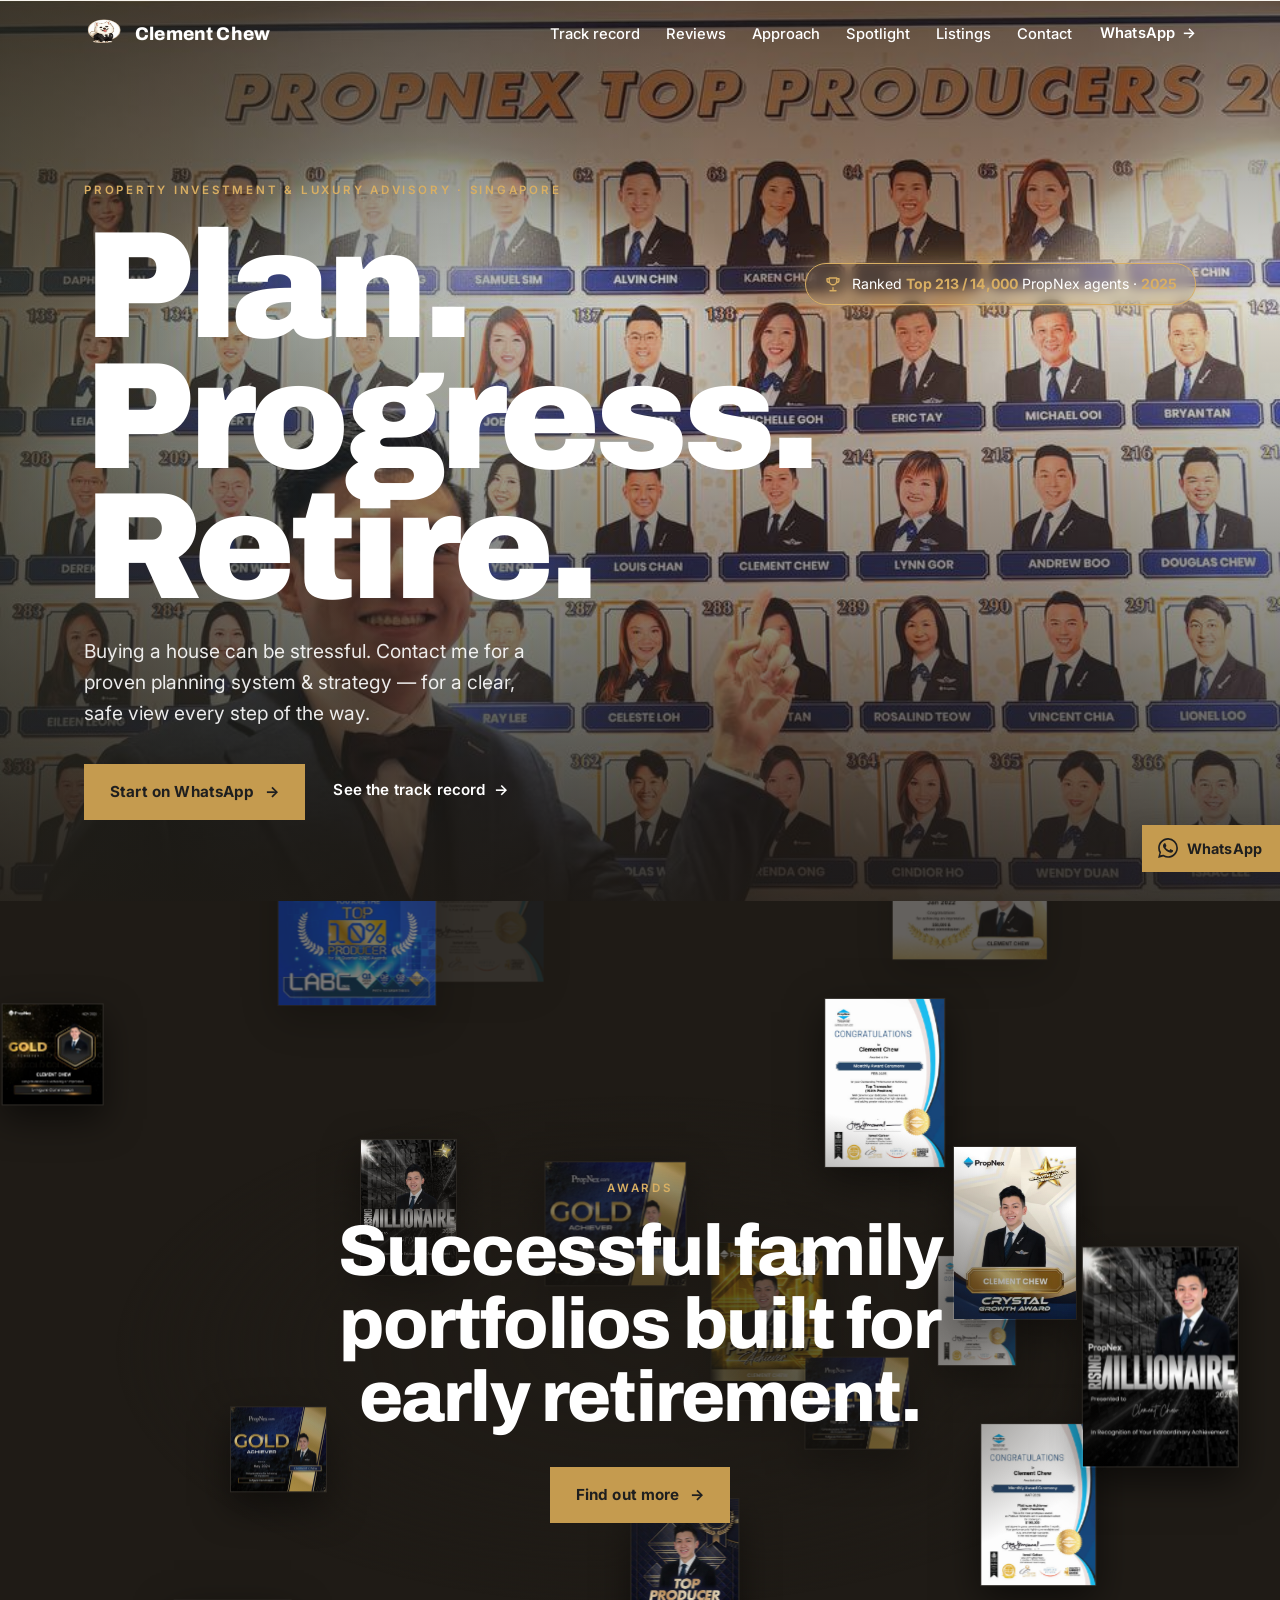
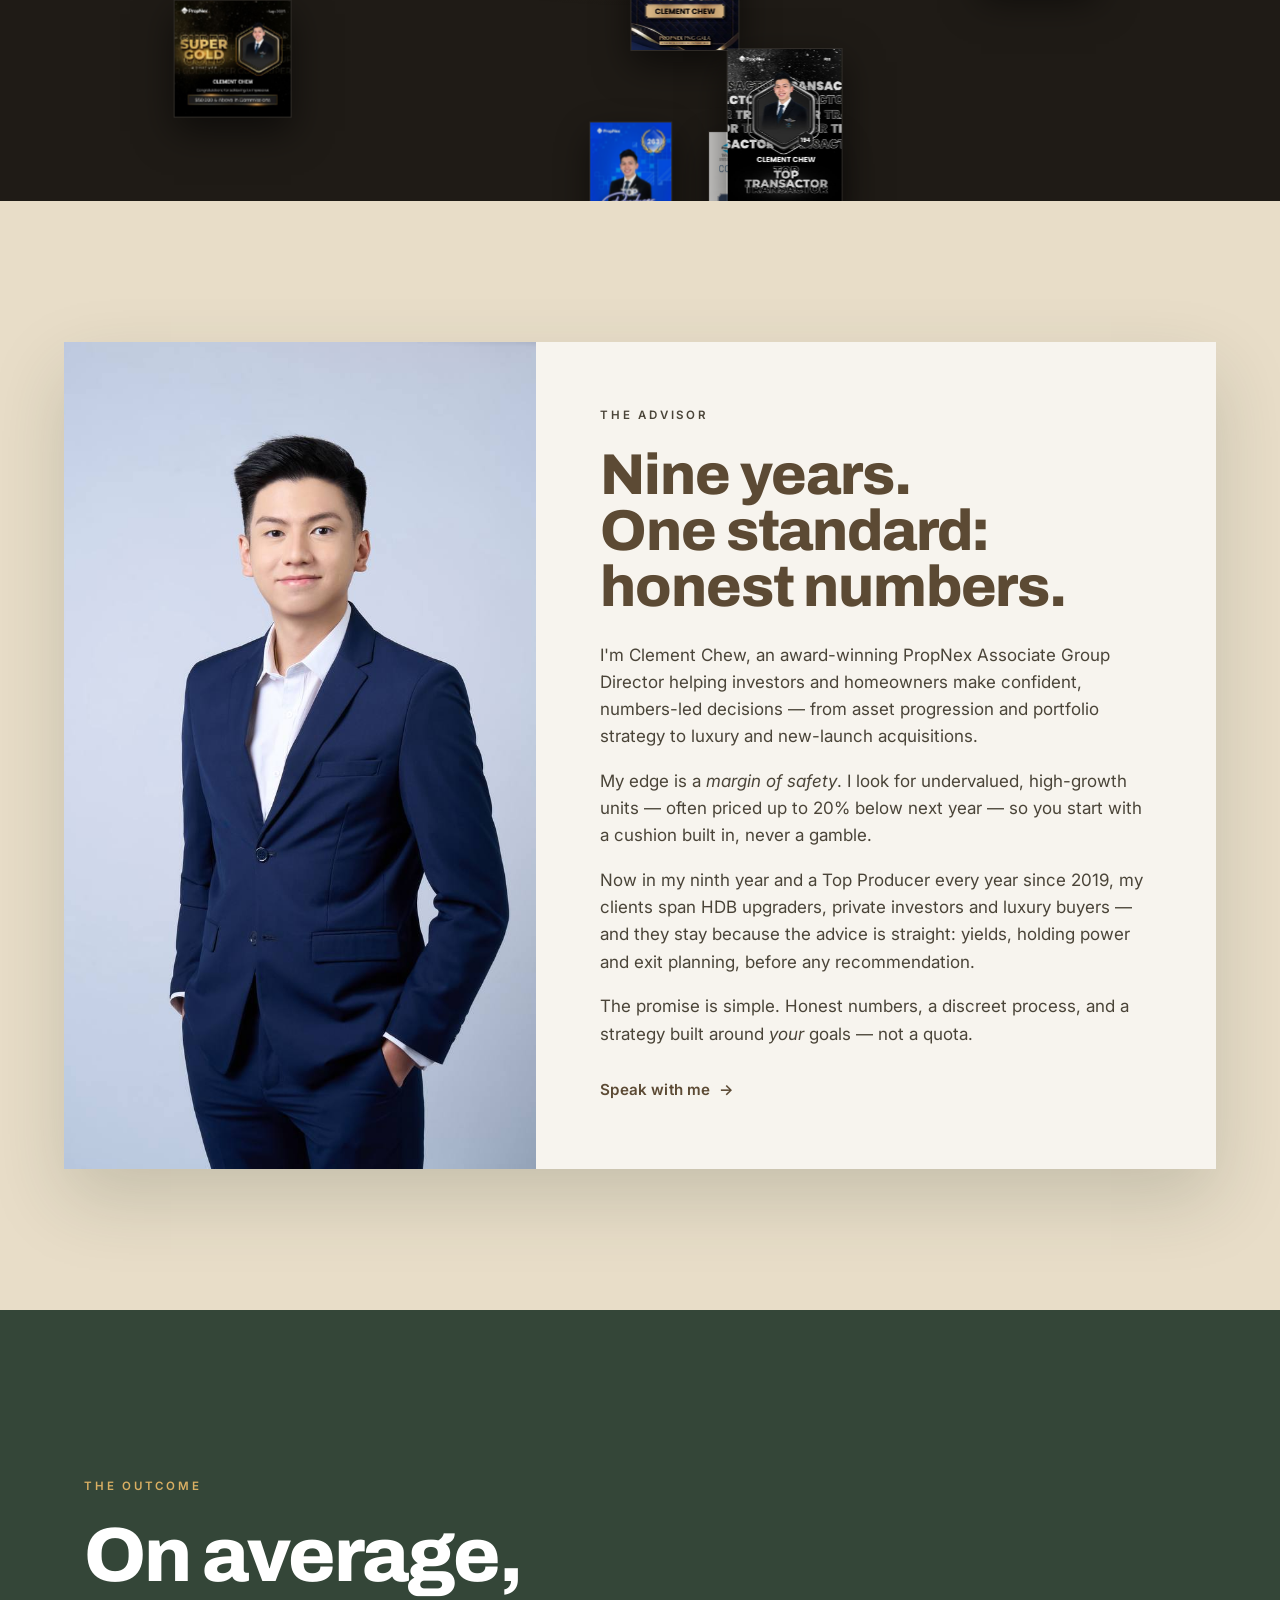
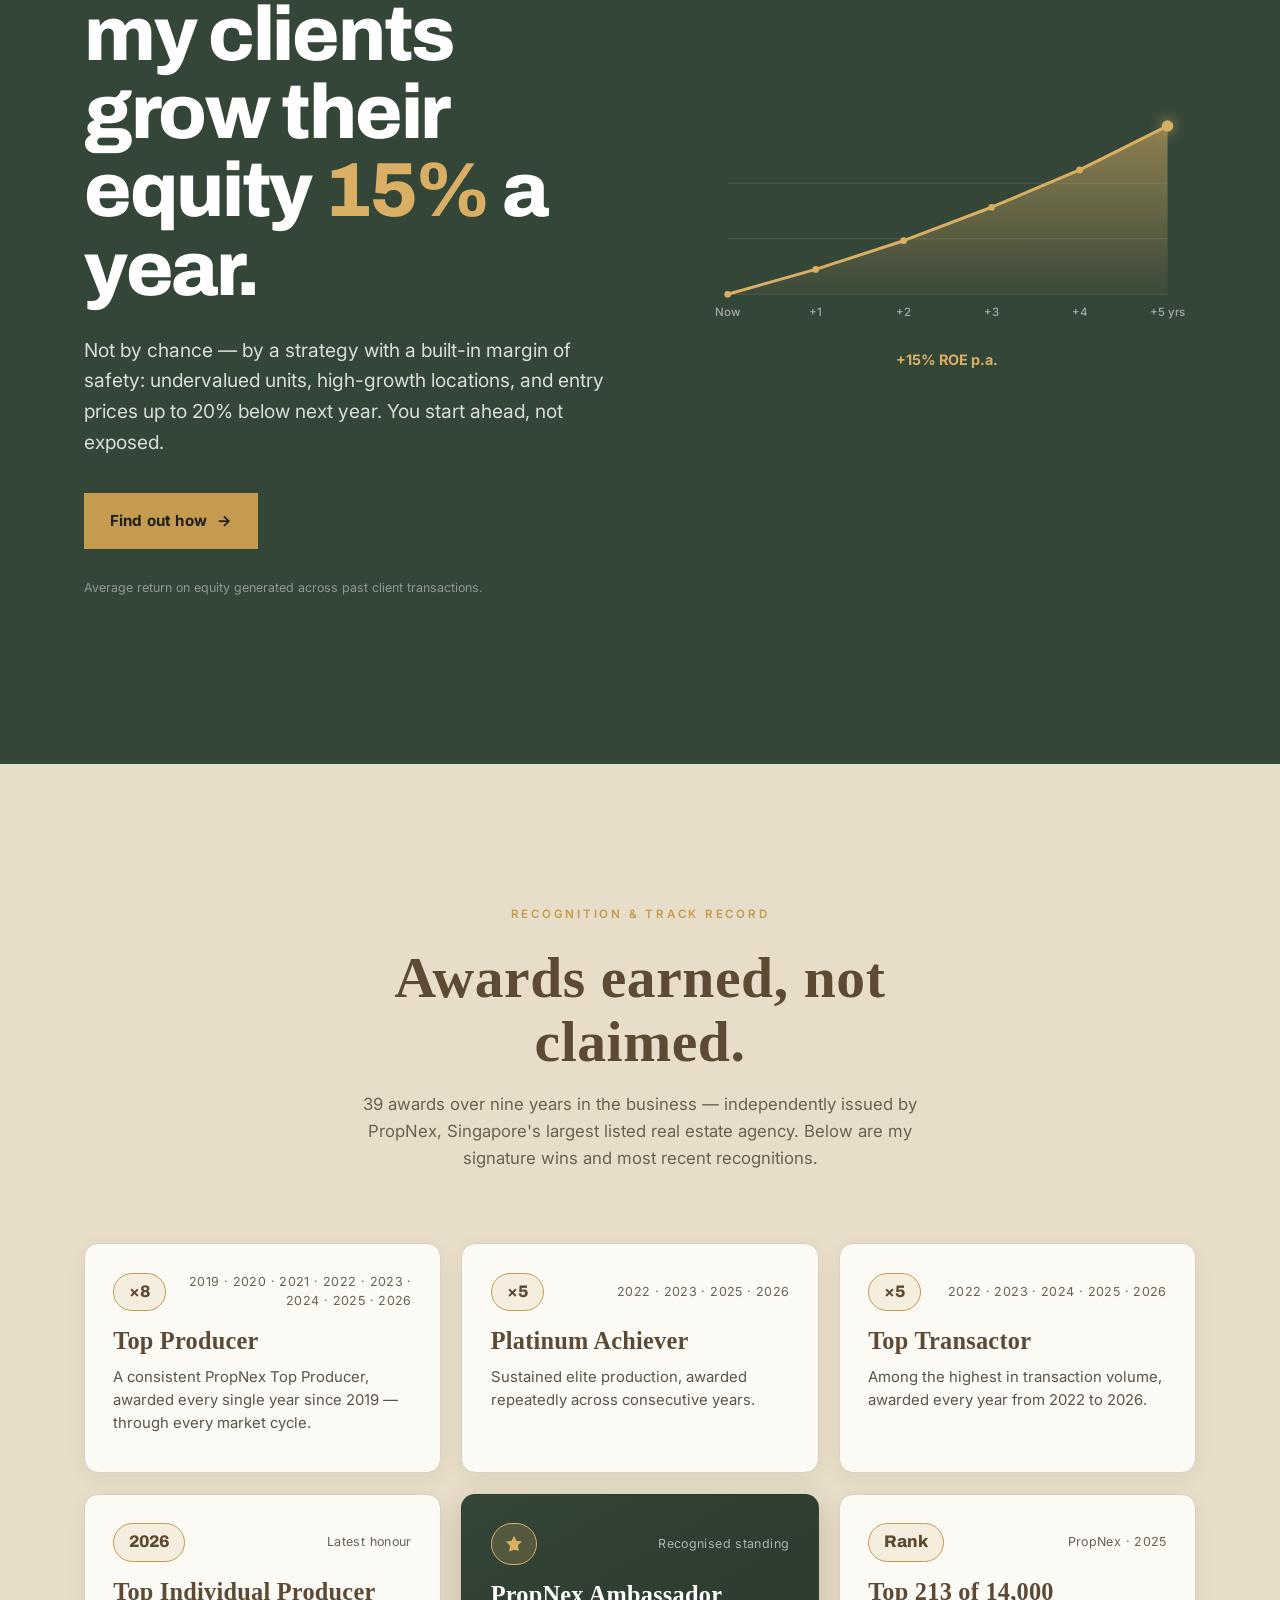
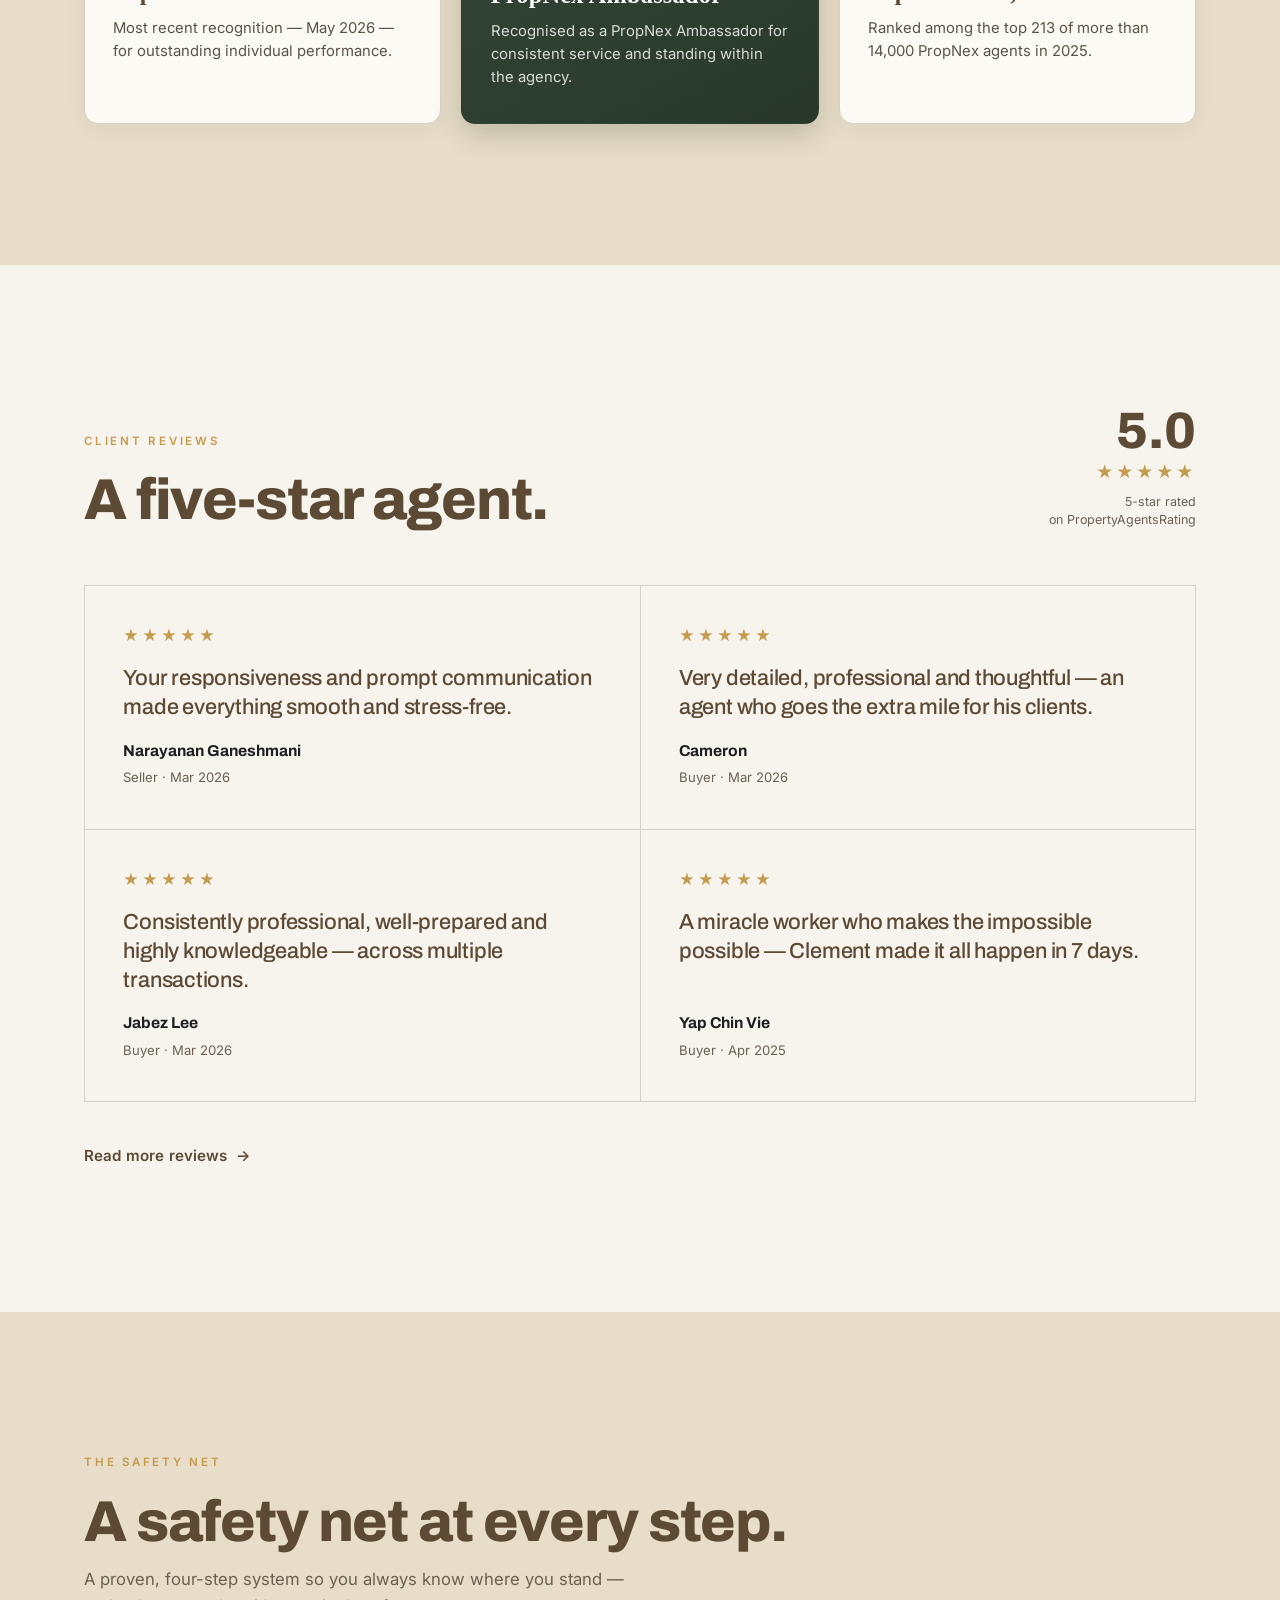
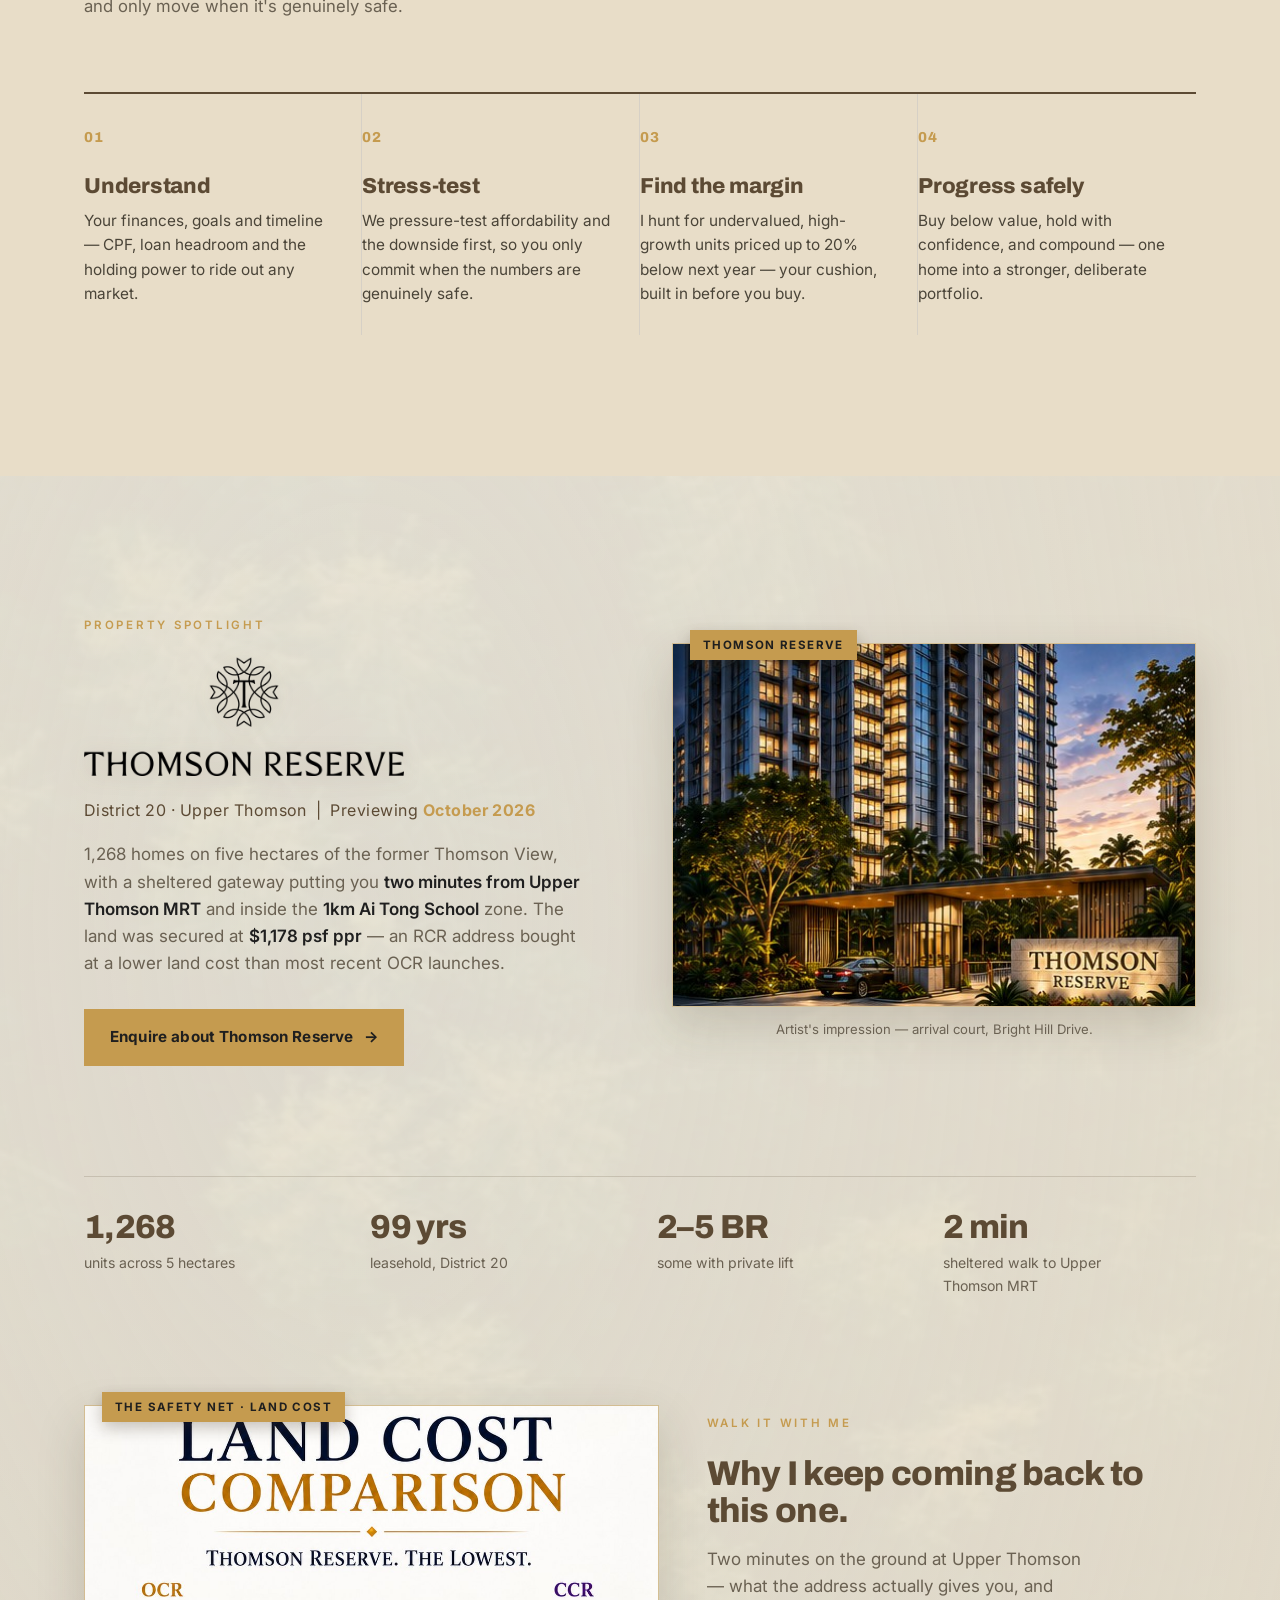
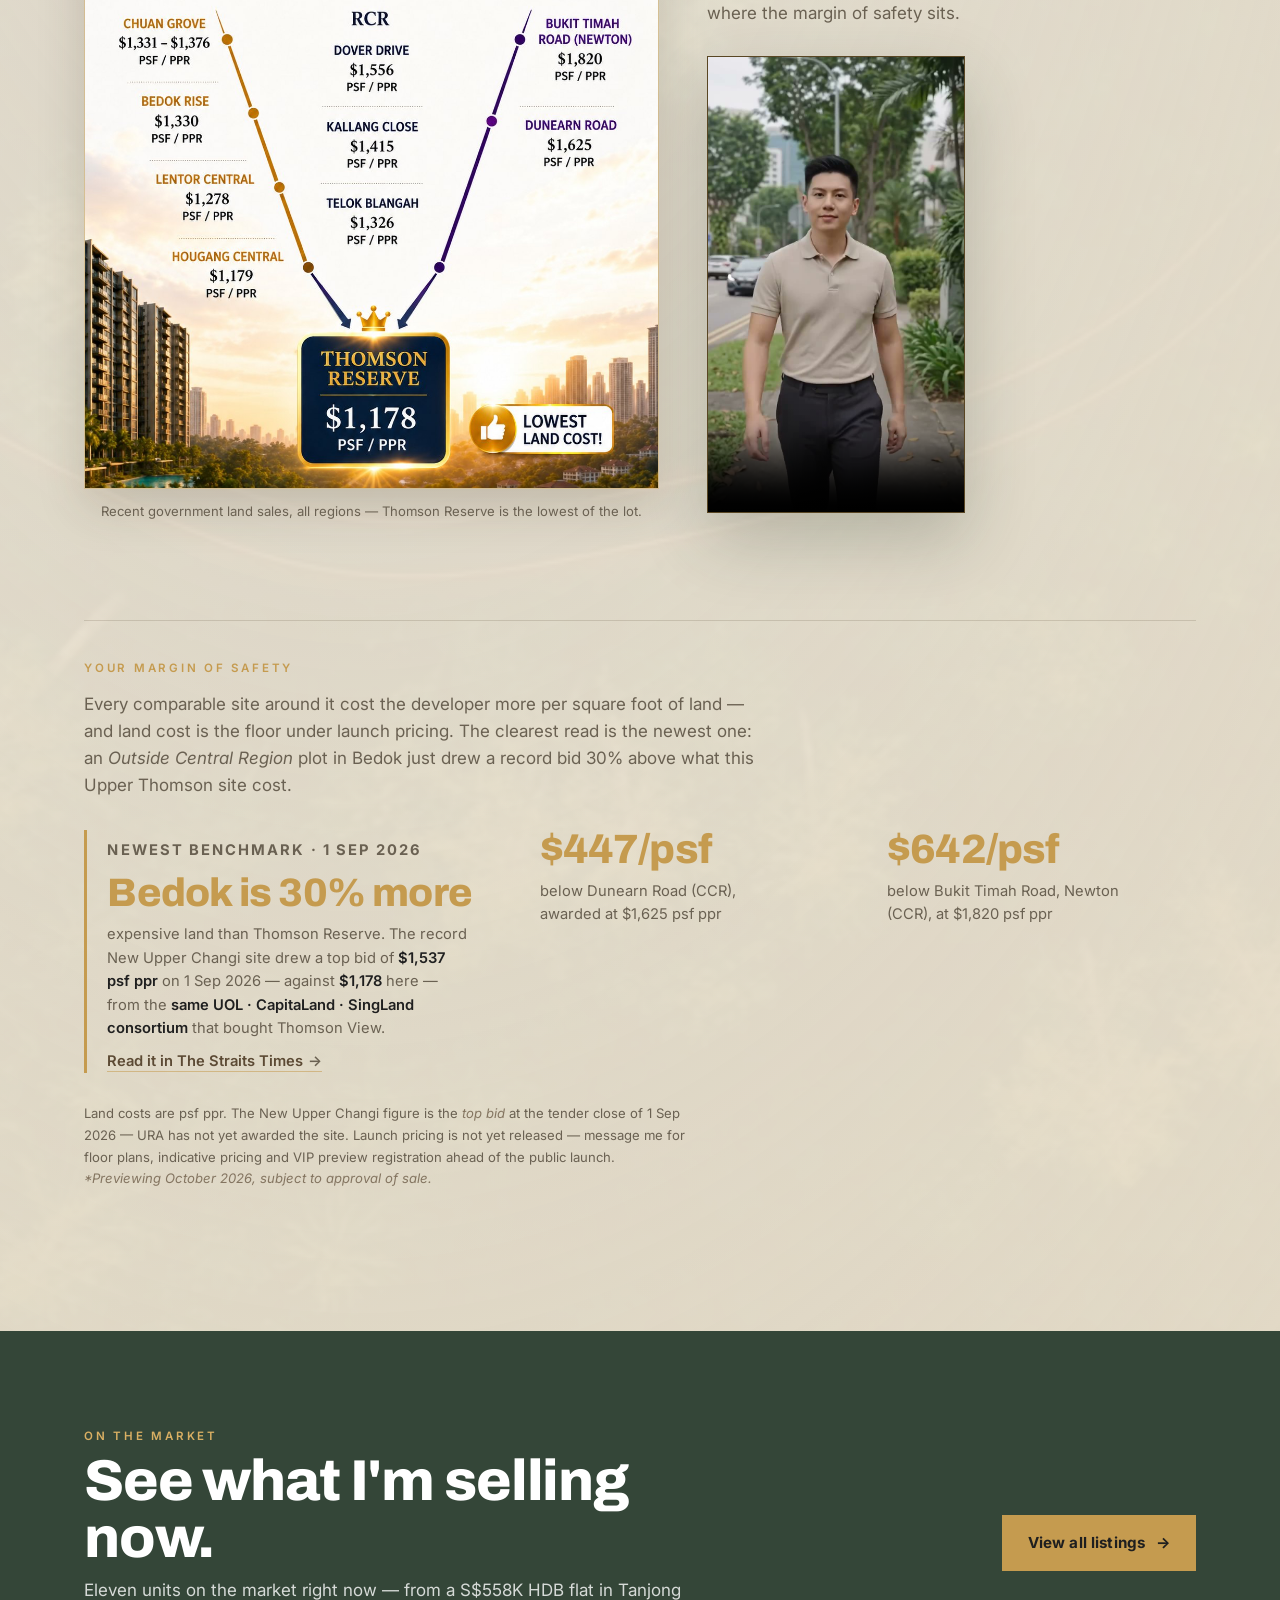
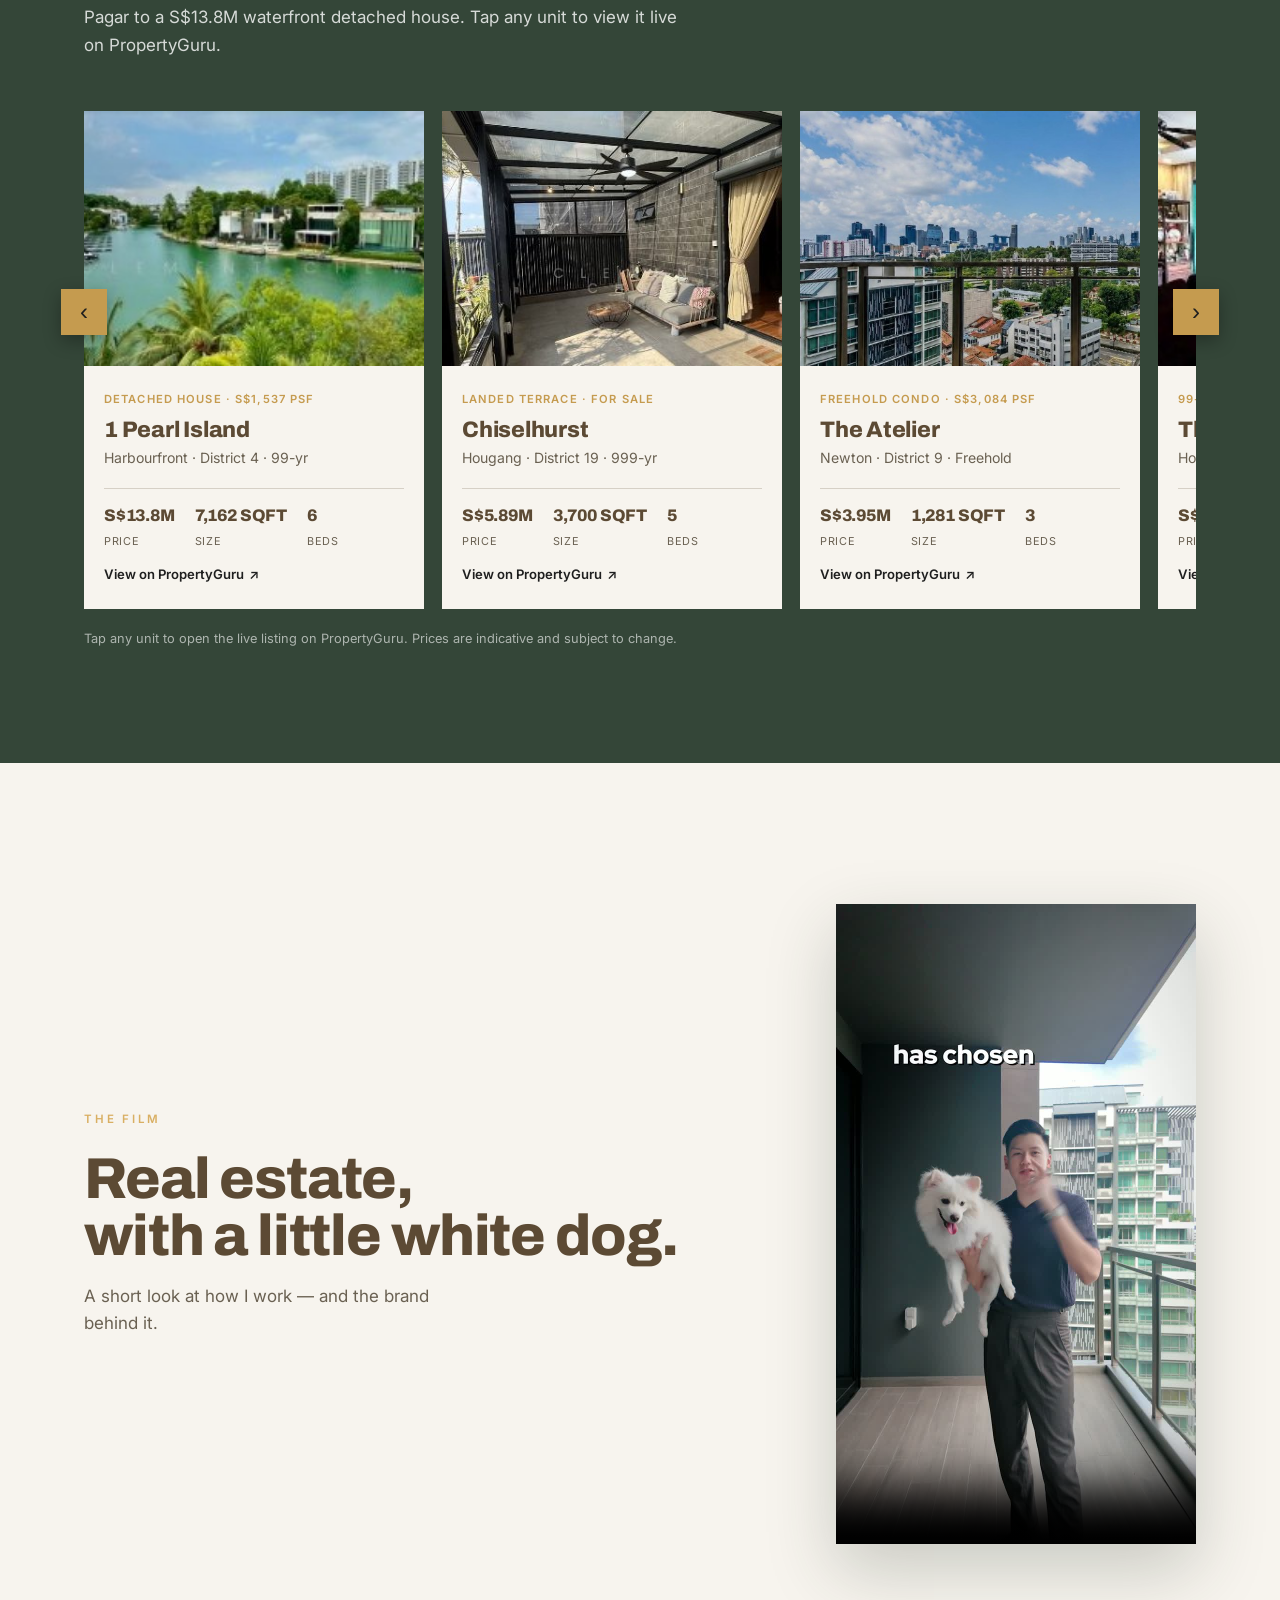
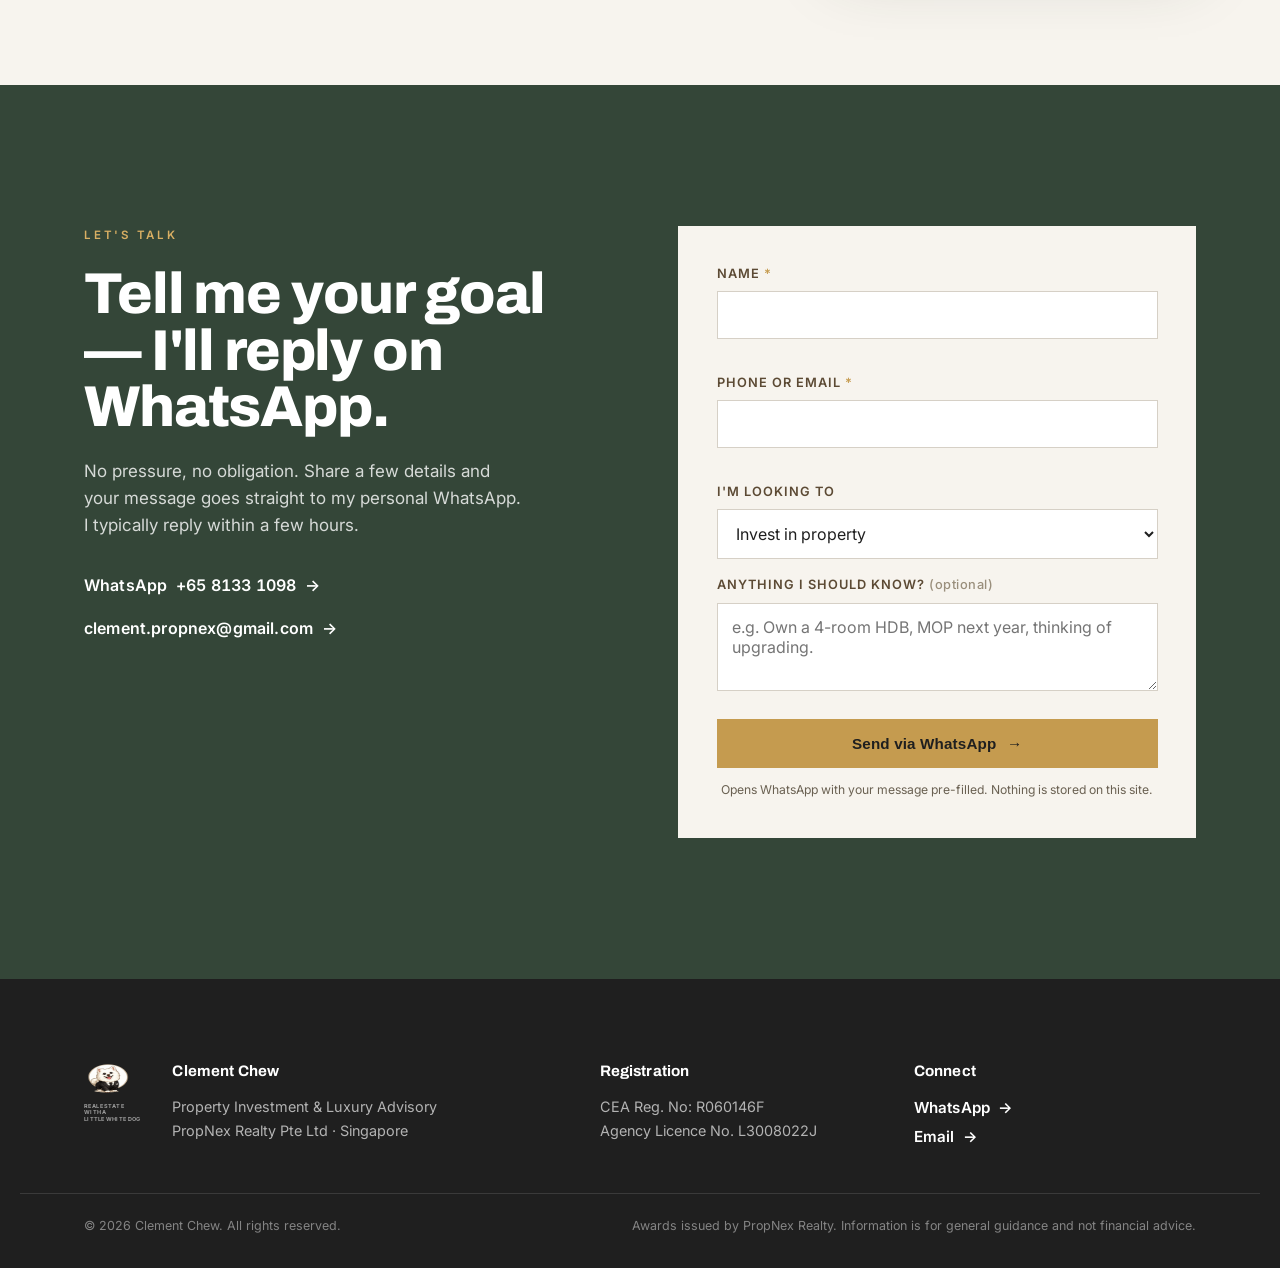
==== commit c9ec427b: "Add files via upload" ====
--- a/index.html
+++ b/index.html
@@ -347,13 +347,17 @@
 
         <div class="spot-savings">
           <p class="eyebrow light">Your margin of safety</p>
-          <p class="spot-savings-lead">Every comparable site awarded around it cost the developer more per square foot of land &mdash; and land cost is the floor under launch pricing.</p>
+          <p class="spot-savings-lead">Every comparable site around it cost the developer more per square foot of land &mdash; and land cost is the floor under launch pricing. The clearest read is the newest one: an <em>Outside Central Region</em> plot in Bedok just drew a record bid 30% above what this Upper Thomson site cost.</p>
           <div class="savings-grid">
+            <div class="saving lead">
+              <span class="saving-tag">Newest benchmark &middot; 1 Sep 2026</span>
+              <b>Bedok is <span class="pct">30% more</span></b>
+              <span>expensive land than Thomson Reserve. The record New Upper Changi site drew a top bid of <strong>$1,537 psf ppr</strong> on 1 Sep 2026 &mdash; against <strong>$1,178</strong> here &mdash; from the <strong>same UOL &middot; CapitaLand &middot; SingLand consortium</strong> that bought Thomson View. <a href="https://www.straitstimes.com/singapore/housing/uol-capitaland-aim-high-with-s1-4-billion-or-s1537-psf-ppr-bid-for-new-upper-changi-site" target="_blank" rel="noopener">Read it in The Straits Times<span class="ar">&#8594;</span></a></span>
+            </div>
             <div class="saving"><b>$447/psf</b><span>below Dunearn Road (CCR), awarded at $1,625 psf ppr</span></div>
             <div class="saving"><b>$642/psf</b><span>below Bukit Timah Road, Newton (CCR), at $1,820 psf ppr</span></div>
-            <div class="saving"><b>$153/psf</b><span>below Chuan Grove &mdash; an <em>OCR</em> site, at $1,331 psf ppr</span></div>
-          </div>
-          <p class="spot-foot">Land costs are psf ppr from the awarded tenders shown above. Launch pricing is not yet released &mdash; message me for floor plans, indicative pricing and VIP preview registration ahead of the public launch.<br /><em>*Previewing October 2026, subject to approval of sale.</em></p>
+          </div>
+          <p class="spot-foot">Land costs are psf ppr. The New Upper Changi figure is the <em>top bid</em> at the tender close of 1 Sep 2026 &mdash; URA has not yet awarded the site. Launch pricing is not yet released &mdash; message me for floor plans, indicative pricing and VIP preview registration ahead of the public launch.<br /><em>*Previewing October 2026, subject to approval of sale.</em></p>
         </div>
       </div>
     </section>
@@ -364,60 +368,120 @@
         <div class="listings-text">
           <p class="eyebrow light">On the market</p>
           <h2>See what I'm selling now.</h2>
-          <p>A snapshot of what I'm selling now — tap any unit to view it live on PropertyGuru.</p>
+          <p>Eleven units on the market right now — from a S$558K HDB flat in Tanjong Pagar to a S$13.8M waterfront detached house. Tap any unit to view it live on PropertyGuru.</p>
         </div>
         <a class="btn-solid arrow" href="https://www.propertyguru.com.sg/agent/clement-chew-623678" target="_blank" rel="noopener">View all listings<span class="ar">&#8594;</span></a>
       </div>
 
       <div class="carousel wrap" id="listingCarousel">
         <div class="car-track" id="carTrack">
+          <a class="listing" href="https://www.propertyguru.com.sg/property-for-sale?listedById=623678&isCommercial=false&listingType=sale&locale=en" target="_blank" rel="noopener">
+            <div class="listing-shot"><img class="listing-photo" src="assets/listings/pearl-island.jpg" alt="1 Pearl Island — waterfront frontage on the Keppel Bay channel" loading="lazy" onerror="this.remove()" /><span>1 Pearl Island</span></div>
+            <div class="listing-info">
+              <span class="listing-type">Detached house &middot; S$1,537 psf</span>
+              <h3>1 Pearl Island</h3>
+              <span class="listing-loc">Harbourfront &middot; District 4 &middot; 99-yr</span>
+              <div class="listing-figs"><span><b>S$13.8M</b>Price</span><span><b>7,162&nbsp;sqft</b>Size</span><span><b>6</b>Beds</span></div>
+              <span class="listing-view">View on PropertyGuru<span class="ar">&#8599;</span></span>
+            </div>
+          </a>
+          <a class="listing" href="https://www.propertyguru.com.sg/listing/for-sale-chiselhurst-colchester-cardiff-500174506" target="_blank" rel="noopener">
+            <div class="listing-shot"><img class="listing-photo" src="assets/listings/chiselhurst.jpg" alt="Chiselhurst" loading="lazy" onerror="this.remove()" /><span>Chiselhurst</span></div>
+            <div class="listing-info">
+              <span class="listing-type">Landed terrace &middot; For sale</span>
+              <h3>Chiselhurst</h3>
+              <span class="listing-loc">Hougang &middot; District 19 &middot; 999-yr</span>
+              <div class="listing-figs"><span><b>S$5.89M</b>Price</span><span><b>3,700&nbsp;sqft</b>Size</span><span><b>5</b>Beds</span></div>
+              <span class="listing-view">View on PropertyGuru<span class="ar">&#8599;</span></span>
+            </div>
+          </a>
           <a class="listing" href="https://www.propertyguru.com.sg/listing/for-sale-the-atelier-60222171" target="_blank" rel="noopener">
-            <div class="listing-shot"><img class="listing-photo" src="assets/listings/atelier.jpg" alt="The Atelier — view from the unit" loading="lazy" onerror="this.remove()" /><span>The Atelier</span></div>
-            <div class="listing-info">
-              <span class="listing-type">Freehold condo · For sale</span>
+            <div class="listing-shot"><img class="listing-photo" src="assets/listings/atelier.jpg" alt="The Atelier" loading="lazy" onerror="this.remove()" /><span>The Atelier</span></div>
+            <div class="listing-info">
+              <span class="listing-type">Freehold condo &middot; S$3,084 psf</span>
               <h3>The Atelier</h3>
-              <span class="listing-loc">Newton · District 9 · Freehold</span>
+              <span class="listing-loc">Newton &middot; District 9 &middot; Freehold</span>
               <div class="listing-figs"><span><b>S$3.95M</b>Price</span><span><b>1,281&nbsp;sqft</b>Size</span><span><b>3</b>Beds</span></div>
               <span class="listing-view">View on PropertyGuru<span class="ar">&#8599;</span></span>
             </div>
           </a>
+          <a class="listing" href="https://www.propertyguru.com.sg/property-for-sale?listedById=623678&isCommercial=false&listingType=sale&locale=en" target="_blank" rel="noopener">
+            <div class="listing-shot"><img class="listing-photo" src="assets/listings/minton.jpg" alt="The Minton — dining area opening onto the balcony" loading="lazy" onerror="this.remove()" /><span>The Minton</span></div>
+            <div class="listing-info">
+              <span class="listing-type">99-year condo &middot; S$1,624 psf</span>
+              <h3>The Minton</h3>
+              <span class="listing-loc">Hougang &middot; District 19 &middot; 99-yr</span>
+              <div class="listing-figs"><span><b>S$2.85M</b>Price</span><span><b>1,755&nbsp;sqft</b>Size</span><span><b>4</b>Beds</span></div>
+              <span class="listing-view">View on PropertyGuru<span class="ar">&#8599;</span></span>
+            </div>
+          </a>
+          <a class="listing" href="https://www.propertyguru.com.sg/property-for-sale?listedById=623678&isCommercial=false&listingType=sale&locale=en" target="_blank" rel="noopener">
+            <div class="listing-shot"><img class="listing-photo" src="assets/listings/atlassia.jpg" alt="Atlassia — open kitchen with timber cabinetry" loading="lazy" onerror="this.remove()" /><span>Atlassia</span></div>
+            <div class="listing-info">
+              <span class="listing-type">Freehold condo &middot; S$2,404 psf</span>
+              <h3>Atlassia</h3>
+              <span class="listing-loc">Joo Chiat &middot; District 15 &middot; Freehold</span>
+              <div class="listing-figs"><span><b>S$2.25M</b>Price</span><span><b>936&nbsp;sqft</b>Size</span><span><b>3</b>Beds</span></div>
+              <span class="listing-view">View on PropertyGuru<span class="ar">&#8599;</span></span>
+            </div>
+          </a>
+          <a class="listing" href="https://www.propertyguru.com.sg/listing/for-sale-the-m-25346962" target="_blank" rel="noopener">
+            <div class="listing-shot"><img class="listing-photo" src="assets/listings/the-m-2.jpg" alt="The M" loading="lazy" onerror="this.remove()" /><span>The M</span></div>
+            <div class="listing-info">
+              <span class="listing-type">99-year condo &middot; S$3,074 psf</span>
+              <h3>The M</h3>
+              <span class="listing-loc">Bugis &middot; District 7 &middot; 99-yr</span>
+              <div class="listing-figs"><span><b>S$1.82M</b>Price</span><span><b>592&nbsp;sqft</b>Size</span><span><b>2</b>Beds</span></div>
+              <span class="listing-view">View on PropertyGuru<span class="ar">&#8599;</span></span>
+            </div>
+          </a>
+          <a class="listing" href="https://www.propertyguru.com.sg/listing/for-sale-the-m-24194344" target="_blank" rel="noopener">
+            <div class="listing-shot"><img class="listing-photo" src="assets/listings/the-m-1.jpg" alt="The M" loading="lazy" onerror="this.remove()" /><span>The M</span></div>
+            <div class="listing-info">
+              <span class="listing-type">99-year condo &middot; S$3,007 psf</span>
+              <h3>The M</h3>
+              <span class="listing-loc">Bugis &middot; District 7 &middot; 99-yr</span>
+              <div class="listing-figs"><span><b>S$1.78M</b>Price</span><span><b>592&nbsp;sqft</b>Size</span><span><b>2</b>Beds</span></div>
+              <span class="listing-view">View on PropertyGuru<span class="ar">&#8599;</span></span>
+            </div>
+          </a>
+          <a class="listing" href="https://www.propertyguru.com.sg/property-for-sale?listedById=623678&isCommercial=false&listingType=sale&locale=en" target="_blank" rel="noopener">
+            <div class="listing-shot"><img class="listing-photo" src="assets/listings/midas.jpg" alt="The Midas — living and dining area" loading="lazy" onerror="this.remove()" /><span>The Midas</span></div>
+            <div class="listing-info">
+              <span class="listing-type">Freehold apartment &middot; S$1,121 psf</span>
+              <h3>The Midas</h3>
+              <span class="listing-loc">Geylang &middot; District 14 &middot; Freehold</span>
+              <div class="listing-figs"><span><b>S$1.75M</b>Price</span><span><b>1,561&nbsp;sqft</b>Size</span><span><b>3</b>Beds</span></div>
+              <span class="listing-view">View on PropertyGuru<span class="ar">&#8599;</span></span>
+            </div>
+          </a>
+          <a class="listing" href="https://www.propertyguru.com.sg/property-for-sale?listedById=623678&isCommercial=false&listingType=sale&locale=en" target="_blank" rel="noopener">
+            <div class="listing-shot"><img class="listing-photo" src="assets/listings/sky-eden.jpg" alt="Sky Eden @ Bedok — entrance hallway" loading="lazy" onerror="this.remove()" /><span>Sky Eden @ Bedok</span></div>
+            <div class="listing-info">
+              <span class="listing-type">99-year condo &middot; S$2,453 psf</span>
+              <h3>Sky Eden @ Bedok</h3>
+              <span class="listing-loc">Bedok Central &middot; District 16 &middot; 99-yr</span>
+              <div class="listing-figs"><span><b>S$1.69M</b>Price</span><span><b>689&nbsp;sqft</b>Size</span><span><b>2</b>Beds</span></div>
+              <span class="listing-view">View on PropertyGuru<span class="ar">&#8599;</span></span>
+            </div>
+          </a>
           <a class="listing" href="https://www.propertyguru.com.sg/listing/for-sale-verticus-500150408" target="_blank" rel="noopener">
-            <div class="listing-shot"><img class="listing-photo" src="assets/listings/verticus.jpg" alt="Verticus — balcony view" loading="lazy" onerror="this.remove()" /><span>Verticus</span></div>
-            <div class="listing-info">
-              <span class="listing-type">Freehold condo · For sale</span>
+            <div class="listing-shot"><img class="listing-photo" src="assets/listings/verticus.jpg" alt="Verticus" loading="lazy" onerror="this.remove()" /><span>Verticus</span></div>
+            <div class="listing-info">
+              <span class="listing-type">Freehold condo &middot; S$2,249 psf</span>
               <h3>Verticus</h3>
-              <span class="listing-loc">Balestier · District 12 · Freehold</span>
-              <div class="listing-figs"><span><b>S$1.46M</b>Price</span><span><b>635&nbsp;sqft</b>Size</span><span><b>2</b>Beds</span></div>
-              <span class="listing-view">View on PropertyGuru<span class="ar">&#8599;</span></span>
-            </div>
-          </a>
-          <a class="listing" href="https://www.propertyguru.com.sg/listing/for-sale-the-m-24194344" target="_blank" rel="noopener">
-            <div class="listing-shot"><img class="listing-photo" src="assets/listings/the-m-1.jpg" alt="The M — city view" loading="lazy" onerror="this.remove()" /><span>The M</span></div>
-            <div class="listing-info">
-              <span class="listing-type">99-year condo · For sale</span>
-              <h3>The M</h3>
-              <span class="listing-loc">Bugis · District 7 · 99-yr</span>
-              <div class="listing-figs"><span><b>S$1.78M</b>Price</span><span><b>592&nbsp;sqft</b>Size</span><span><b>2</b>Beds</span></div>
-              <span class="listing-view">View on PropertyGuru<span class="ar">&#8599;</span></span>
-            </div>
-          </a>
-          <a class="listing" href="https://www.propertyguru.com.sg/listing/for-sale-chiselhurst-colchester-cardiff-500174506" target="_blank" rel="noopener">
-            <div class="listing-shot"><img class="listing-photo" src="assets/listings/chiselhurst.jpg" alt="Chiselhurst — terrace lounge" loading="lazy" onerror="this.remove()" /><span>Chiselhurst</span></div>
-            <div class="listing-info">
-              <span class="listing-type">Landed terrace · For sale</span>
-              <h3>Chiselhurst</h3>
-              <span class="listing-loc">Hougang · District 19 · 999-yr</span>
-              <div class="listing-figs"><span><b>S$5.89M</b>Price</span><span><b>3,700&nbsp;sqft</b>Size</span><span><b>5</b>Beds</span></div>
-              <span class="listing-view">View on PropertyGuru<span class="ar">&#8599;</span></span>
-            </div>
-          </a>
-          <a class="listing" href="https://www.propertyguru.com.sg/listing/for-sale-the-m-25346962" target="_blank" rel="noopener">
-            <div class="listing-shot"><img class="listing-photo" src="assets/listings/the-m-2.jpg" alt="The M — F1 night-race view" loading="lazy" onerror="this.remove()" /><span>The M</span></div>
-            <div class="listing-info">
-              <span class="listing-type">99-year condo · For sale</span>
-              <h3>The M</h3>
-              <span class="listing-loc">Bugis · District 7 · 99-yr</span>
-              <div class="listing-figs"><span><b>S$1.86M</b>Price</span><span><b>592&nbsp;sqft</b>Size</span><span><b>2</b>Beds</span></div>
+              <span class="listing-loc">Balestier &middot; District 12 &middot; Freehold</span>
+              <div class="listing-figs"><span><b>S$1.428M</b>Price</span><span><b>635&nbsp;sqft</b>Size</span><span><b>2</b>Beds</span></div>
+              <span class="listing-view">View on PropertyGuru<span class="ar">&#8599;</span></span>
+            </div>
+          </a>
+          <a class="listing" href="https://www.propertyguru.com.sg/property-for-sale?listedById=623678&isCommercial=false&listingType=sale&locale=en" target="_blank" rel="noopener">
+            <div class="listing-shot"><img class="listing-photo" src="assets/listings/tanjong-pagar.jpg" alt="5 Tanjong Pagar Plaza — renovated kitchen" loading="lazy" onerror="this.remove()" /><span>5 Tanjong Pagar Plaza</span></div>
+            <div class="listing-info">
+              <span class="listing-type">HDB flat &middot; S$879 psf</span>
+              <h3>5 Tanjong Pagar Plaza</h3>
+              <span class="listing-loc">Tanjong Pagar &middot; District 2 &middot; 99-yr</span>
+              <div class="listing-figs"><span><b>S$558K</b>Price</span><span><b>635&nbsp;sqft</b>Size</span><span><b>2</b>Beds</span></div>
               <span class="listing-view">View on PropertyGuru<span class="ar">&#8599;</span></span>
             </div>
           </a>
--- a/styles.css
+++ b/styles.css
@@ -355,7 +355,7 @@
 .spot-savings { grid-column: 1 / -1; margin-top: clamp(20px, 3vw, 34px); border-top: 1px solid rgba(92,74,52,0.18); padding-top: clamp(24px, 4vw, 38px); }
 .spot-savings .eyebrow { margin-bottom: 1.1rem; }
 .spotlight .eyebrow.light { color: var(--gold); }
-.savings-grid { display: grid; grid-template-columns: repeat(3, 1fr); gap: 26px; }
+.savings-grid { display: grid; grid-template-columns: 1.35fr 1fr 1fr; gap: clamp(26px, 3vw, 40px); align-items: start; }
 .saving b { display: block; font-family: var(--display); font-weight: 800; font-size: clamp(1.8rem, 3.2vw, 2.6rem); color: var(--gold); letter-spacing: -0.02em; line-height: 1; }
 .saving b small { font-size: 0.4em; font-weight: 700; color: rgba(197,155,79,0.75); letter-spacing: 0; }
 .saving span { display: block; margin-top: 9px; font-size: 0.92rem; color: var(--muted); max-width: 28ch; }
@@ -367,13 +367,26 @@
 .tr-nets { grid-template-columns: 1.08fr 0.92fr; align-items: center; }
 .spot-video h3 { font-family: var(--display); font-weight: 800; color: var(--bronze); font-size: clamp(1.5rem, 2.8vw, 2.15rem); line-height: 1.08; letter-spacing: -0.02em; margin: 0 0 1rem; }
 .spot-vsub { color: var(--muted); max-width: 34ch; margin: 0 0 1.8rem; }
-.vid-frame { width: min(330px, 78vw); }
+.vid-frame { width: min(258px, 66vw); }
 .vid-frame video { width: 100%; height: auto; display: block; background: #000; border: 1px solid rgba(197,155,79,0.45); box-shadow: 0 26px 64px rgba(40,55,41,0.24); }
 
 .spot-savings-lead { color: var(--muted); max-width: 62ch; margin: -0.3rem 0 1.9rem; }
 .spot-foot { margin: clamp(22px, 3vw, 30px) 0 0; font-size: 0.82rem; line-height: 1.65; color: var(--muted); max-width: 78ch; }
 .spot-foot em { color: rgba(92,74,52,0.7); font-style: italic; }
 .saving em { font-style: italic; color: var(--bronze); font-weight: 600; }
+/* the headline comparison card carries a tag, a link and more weight */
+.saving.lead { grid-column: span 1; border-left: 3px solid var(--gold); padding-left: clamp(16px, 1.6vw, 22px); }
+.saving-tag { display: inline-block; margin-bottom: 10px; font-size: 0.66rem; font-weight: 700; text-transform: uppercase; letter-spacing: 0.14em; color: var(--gold); }
+.saving.lead b { font-size: clamp(1.75rem, 3.1vw, 2.5rem); line-height: 1.05; }
+.saving.lead b .pct { display: inline; margin: 0; max-width: none; white-space: nowrap;
+  font-size: inherit; font-family: inherit; font-weight: inherit; color: inherit; letter-spacing: inherit; }
+.saving.lead span { max-width: 40ch; }
+.saving strong { color: var(--ink); font-weight: 600; }
+.saving a { color: var(--bronze); font-weight: 600; text-decoration: none; border-bottom: 1px solid rgba(197,155,79,0.55); padding-bottom: 1px; transition: color .2s ease, border-color .2s ease; }
+.saving a:hover { color: var(--gold); border-color: var(--gold); }
+.saving a { white-space: nowrap; }
+.saving a .ar { display: inline-block; margin-left: 5px; transition: transform .2s ease; }
+.saving a:hover .ar { transform: translateX(3px); }
 
 @media (max-width: 1040px) {
   .spot-facts { grid-template-columns: repeat(2, 1fr); row-gap: 26px; }
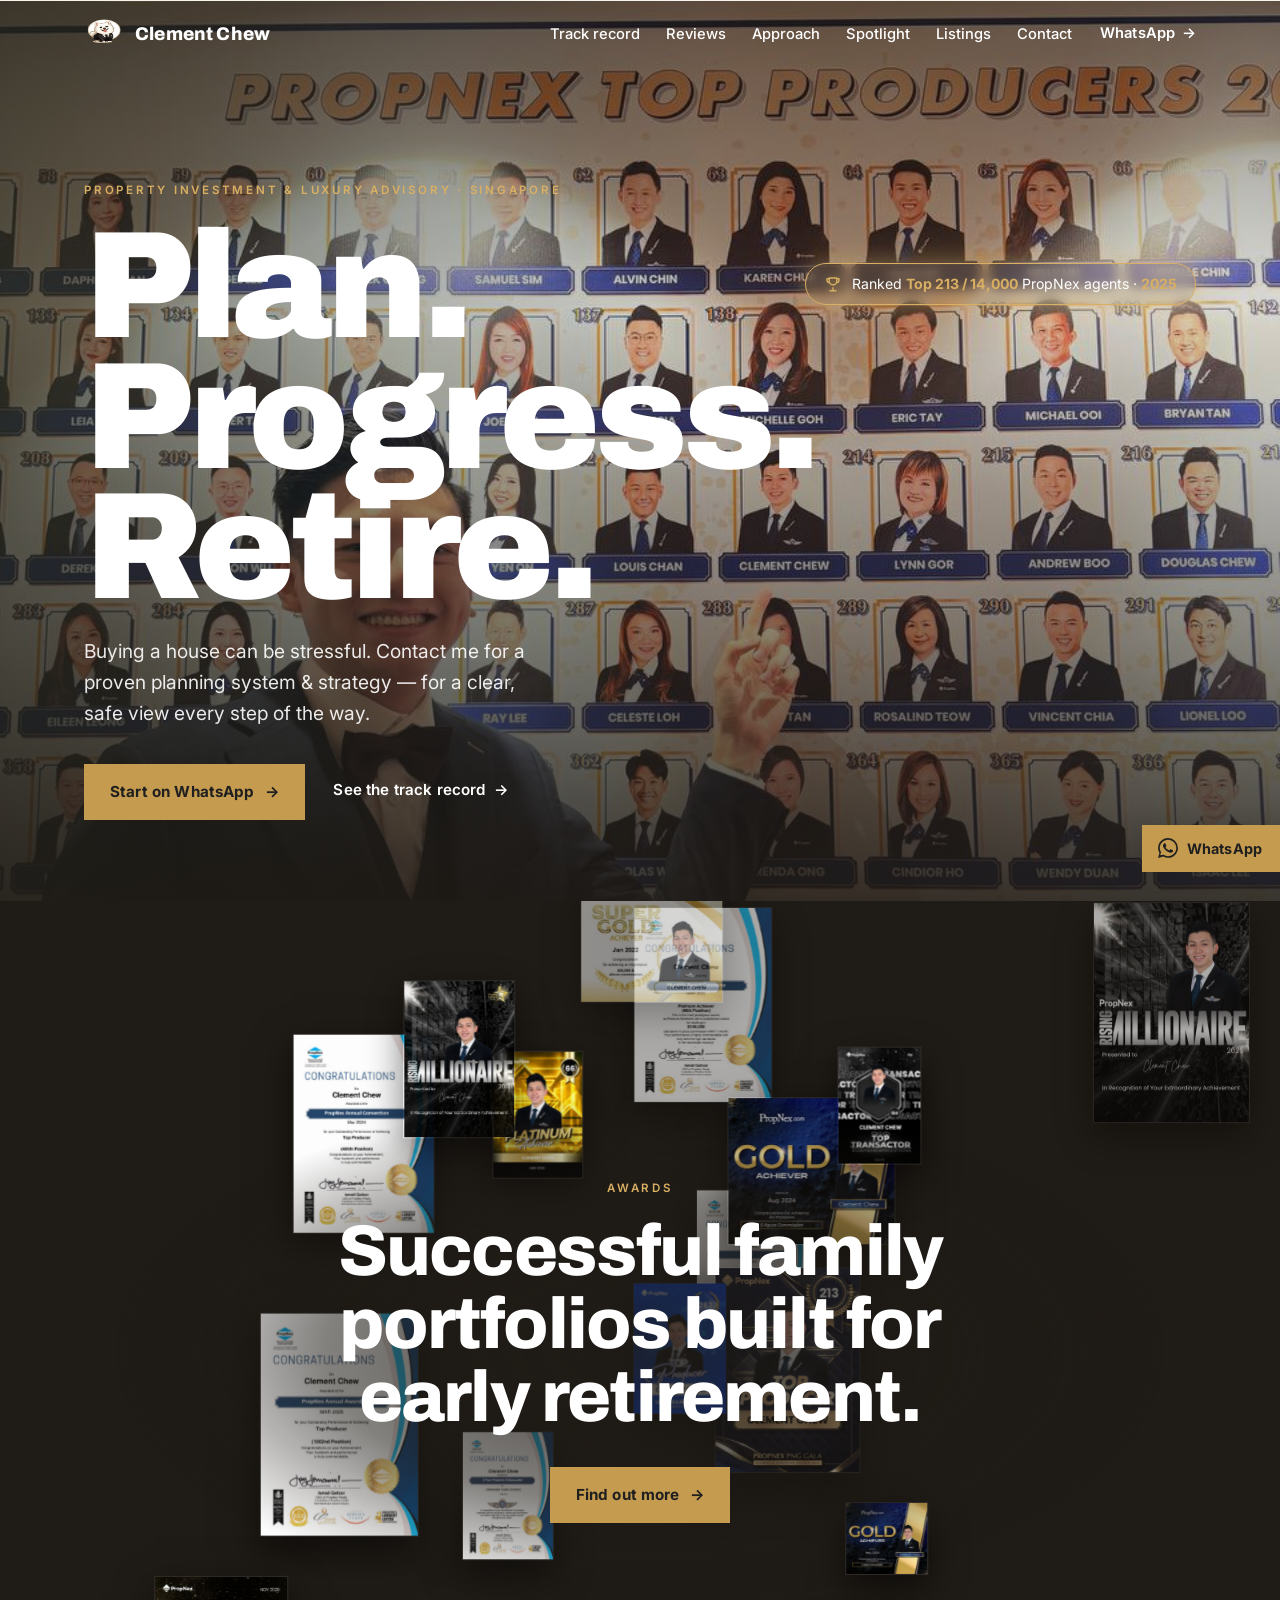
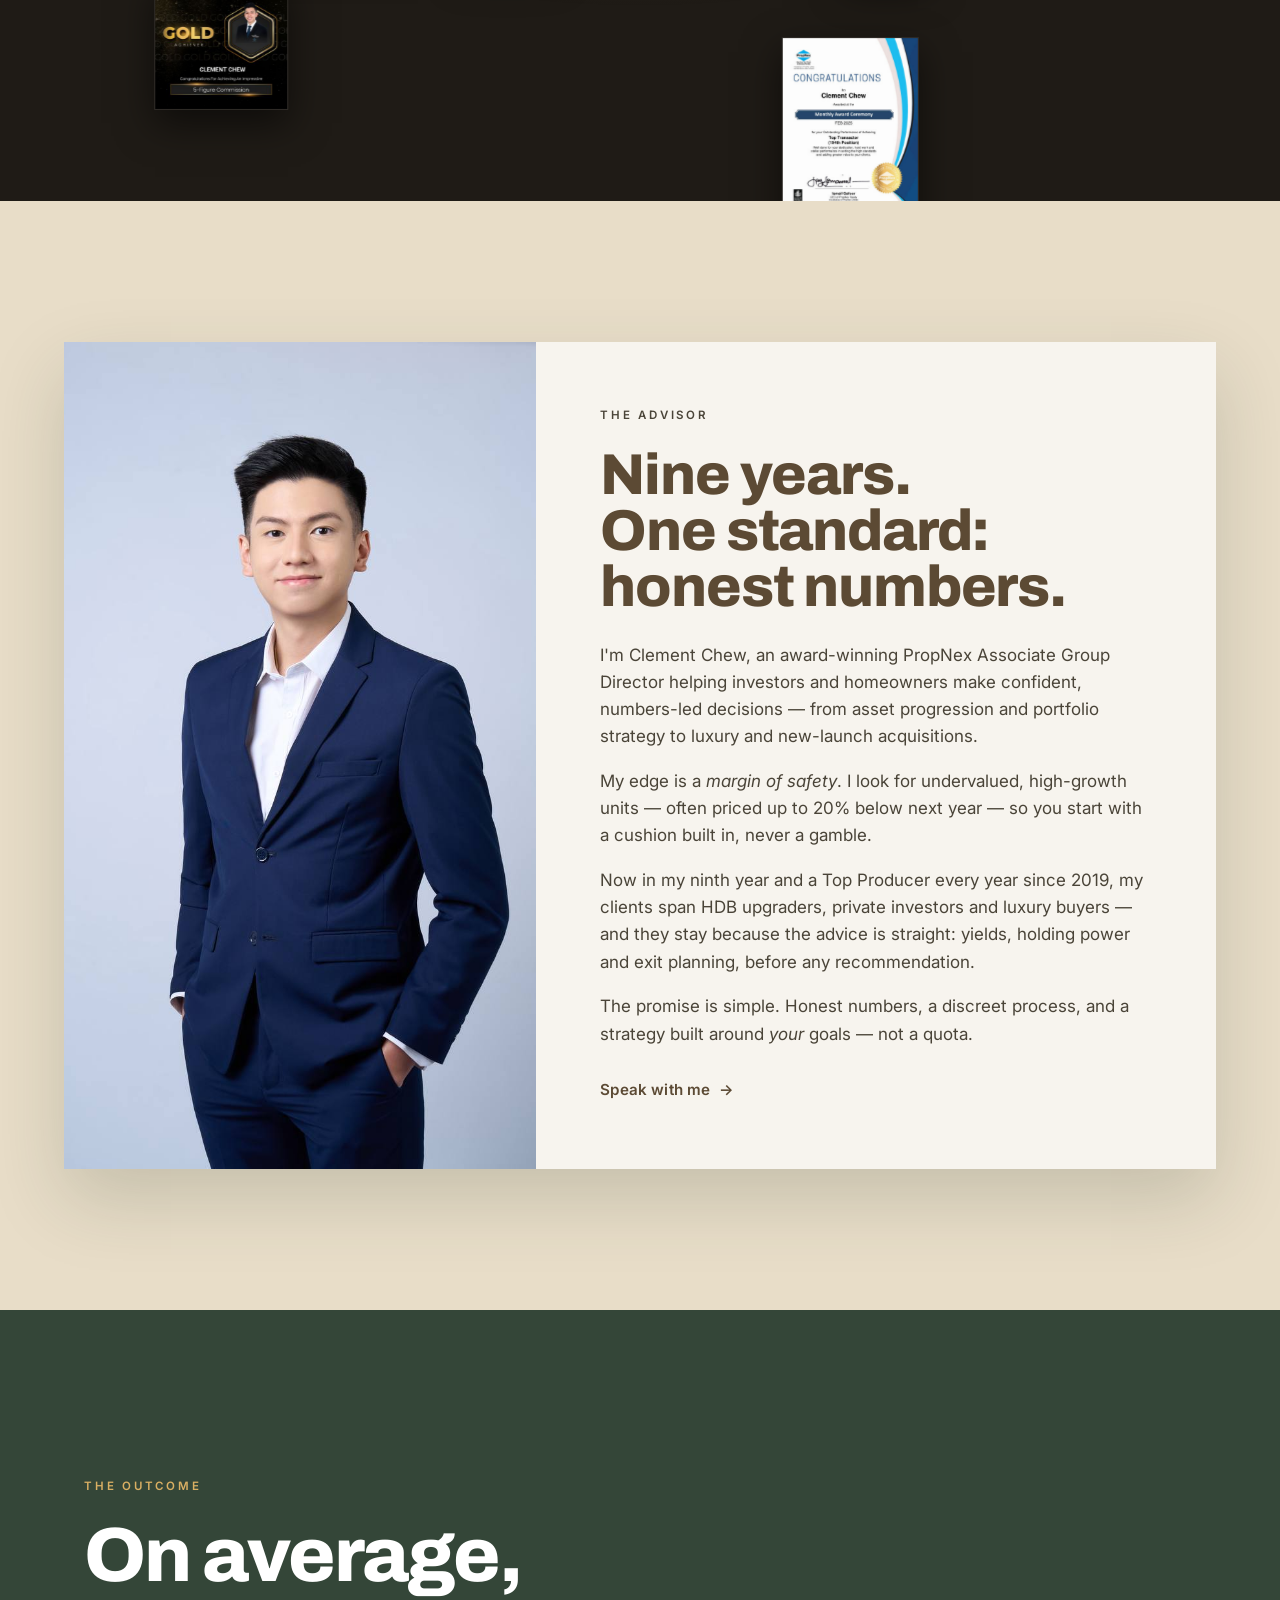
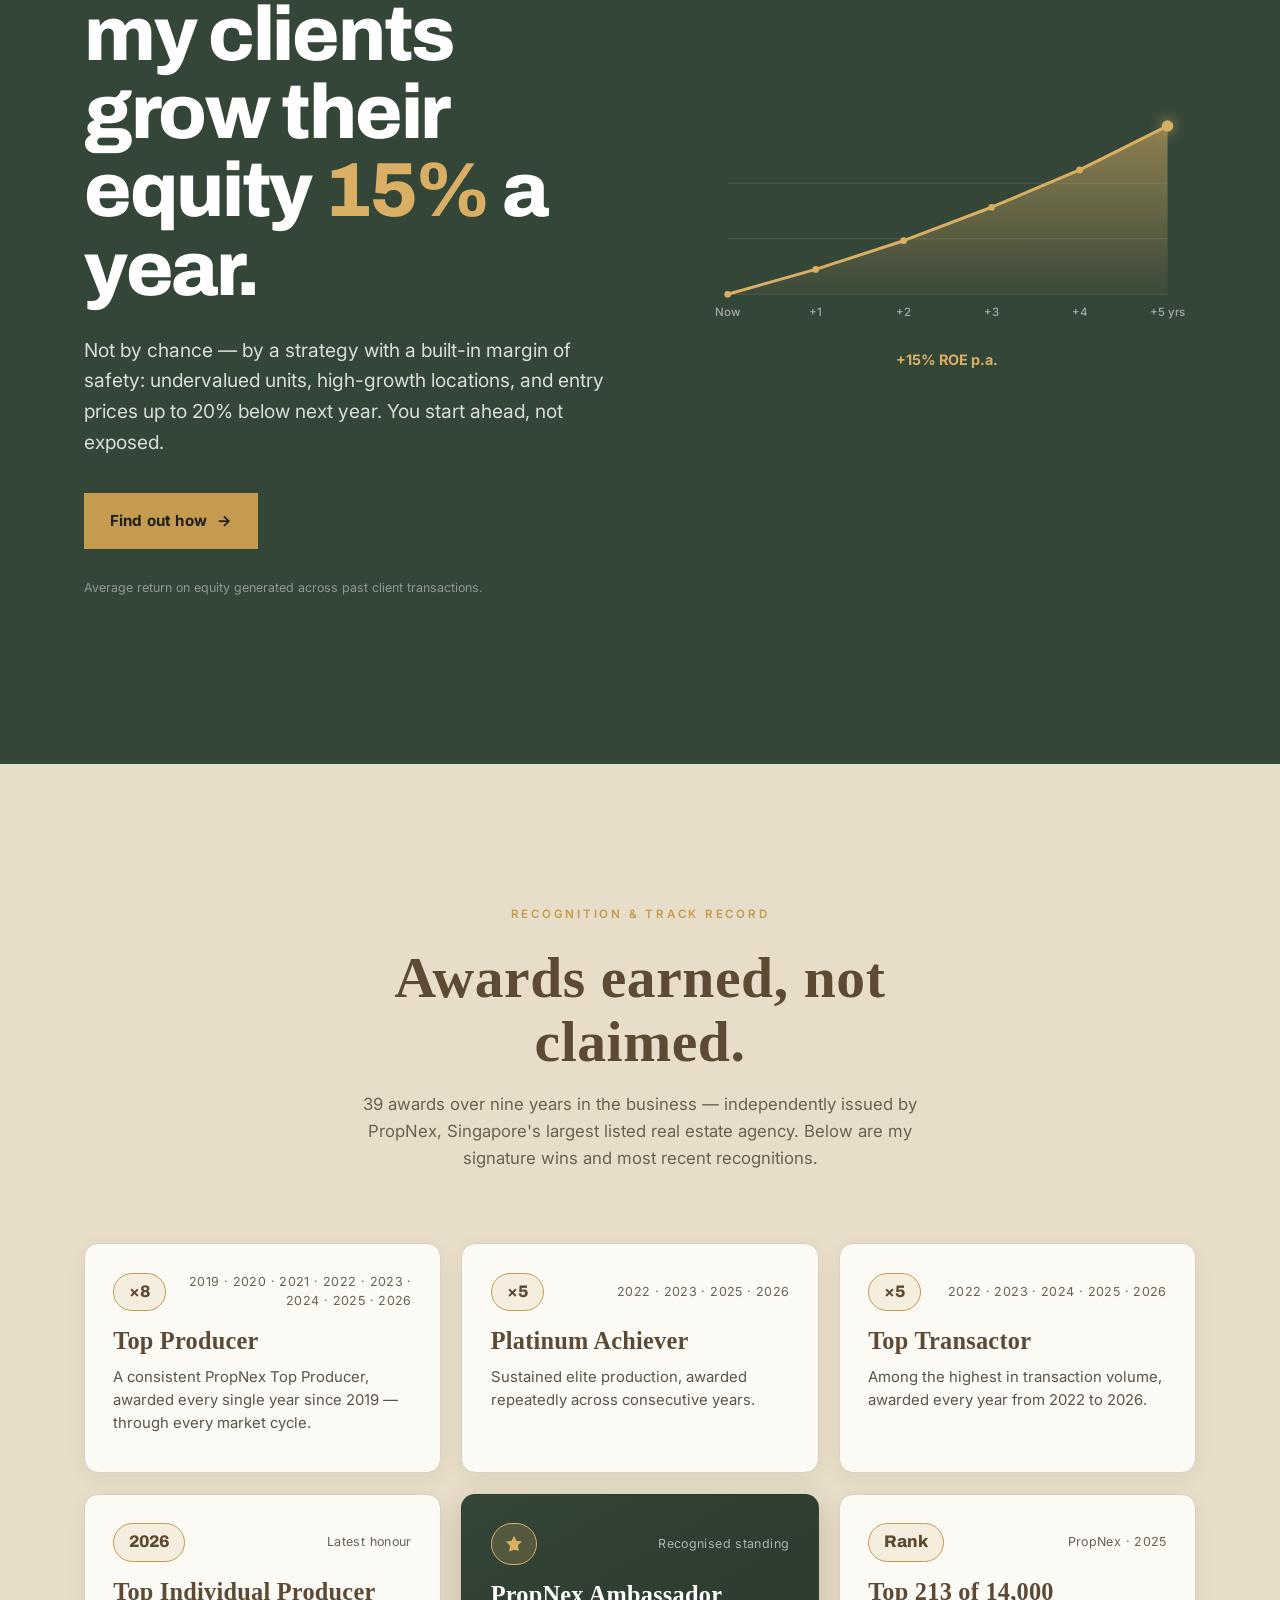
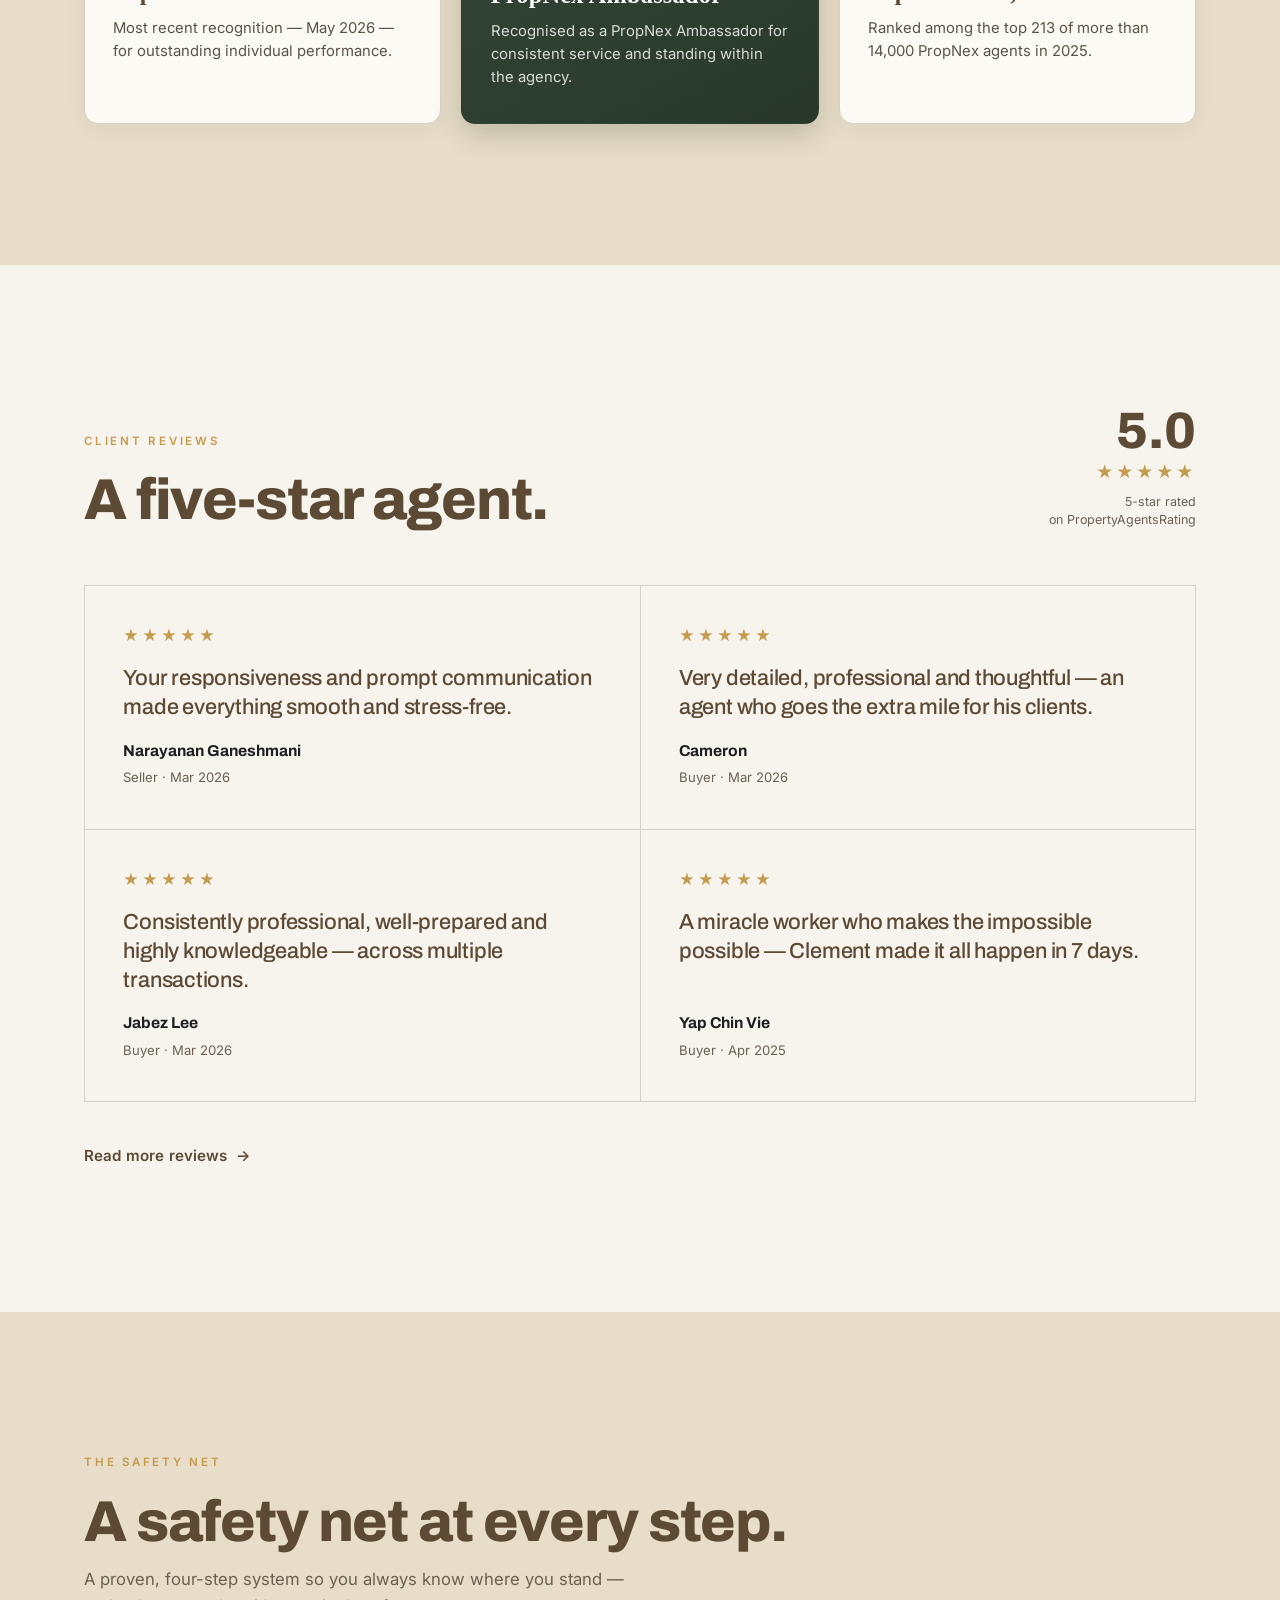
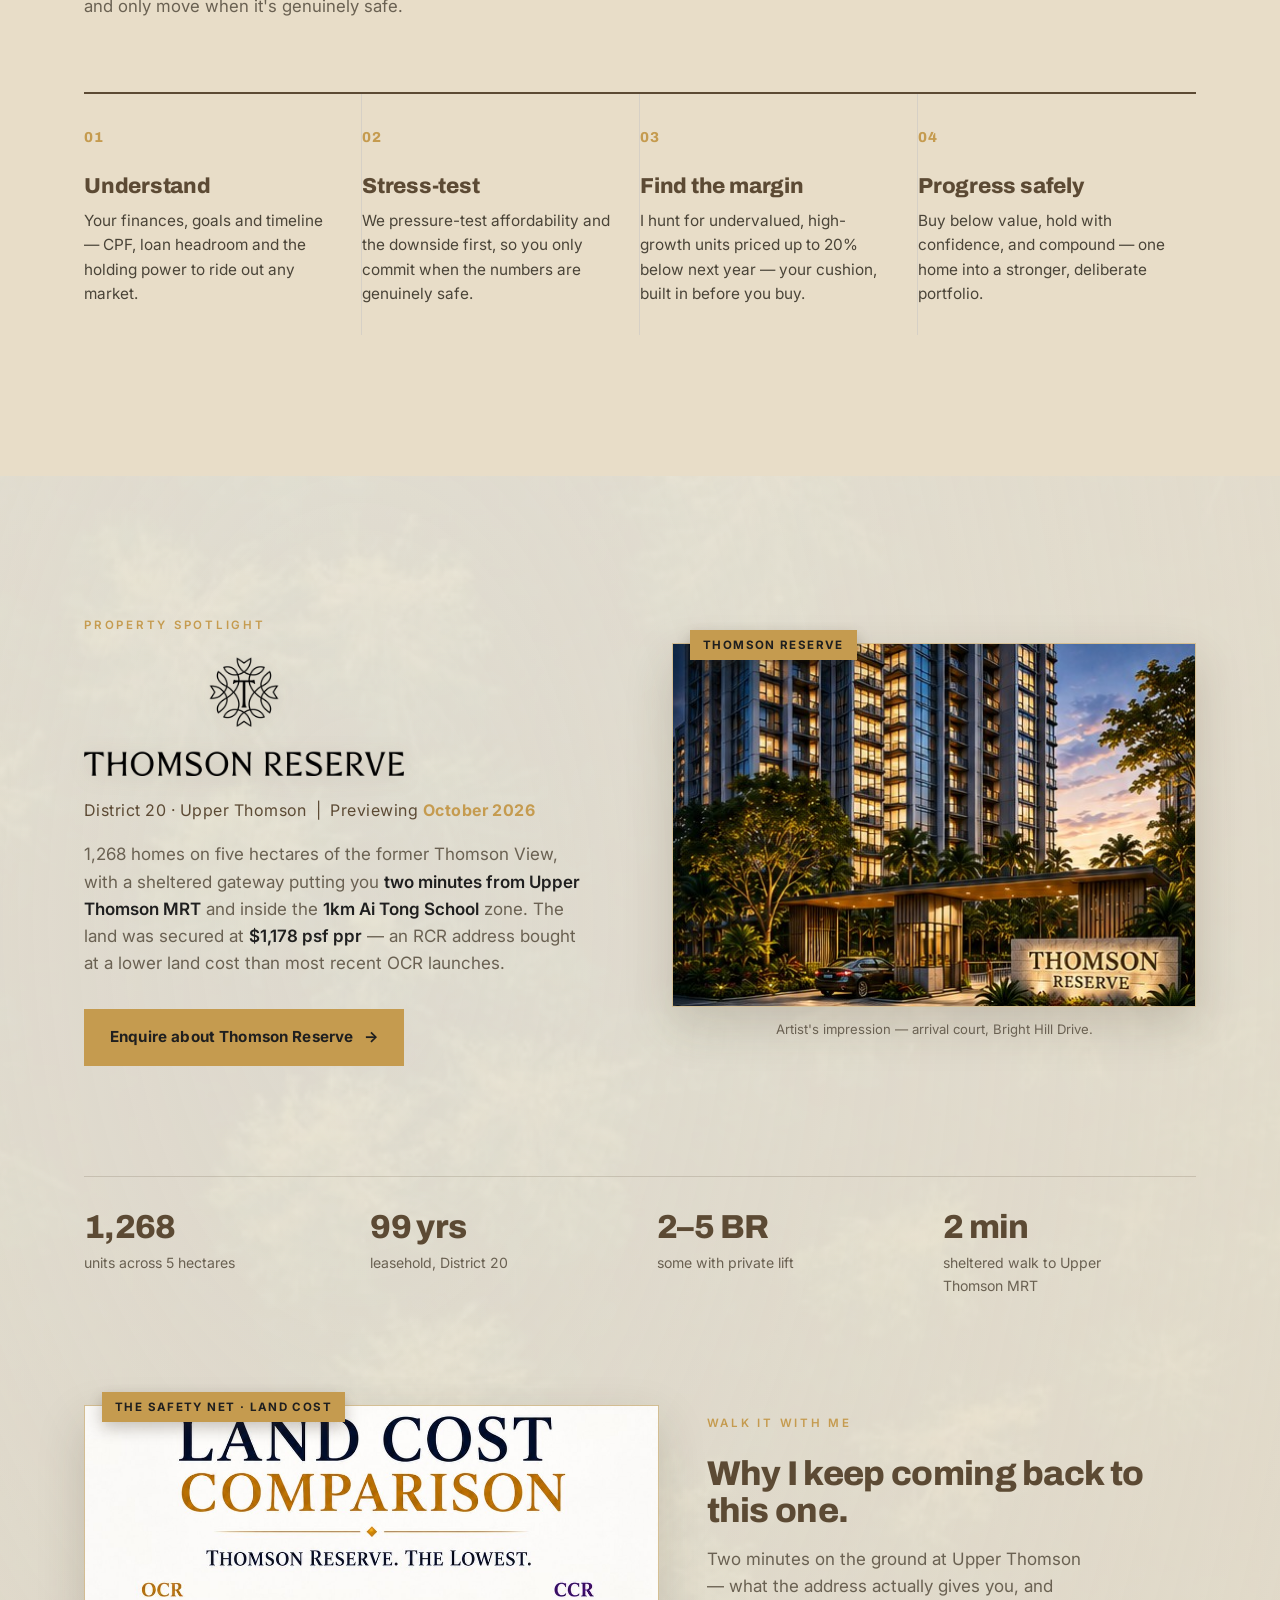
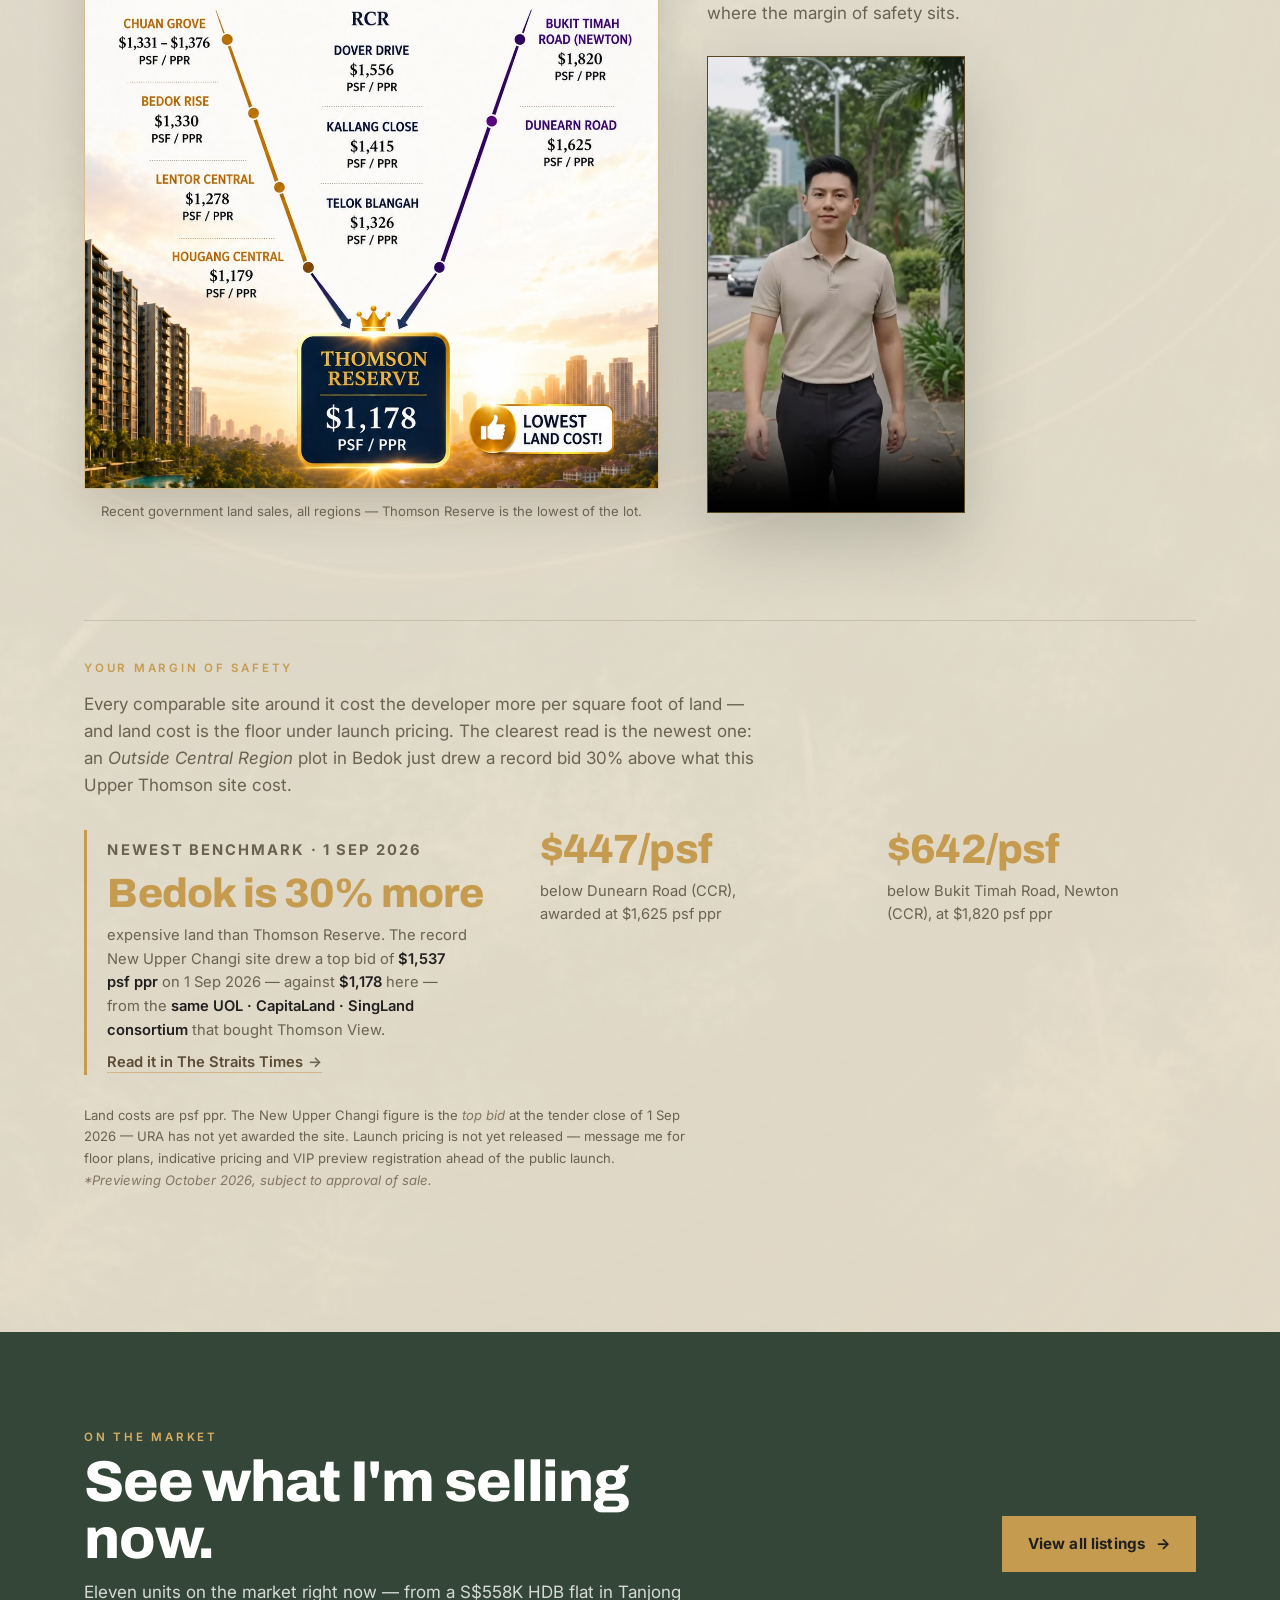
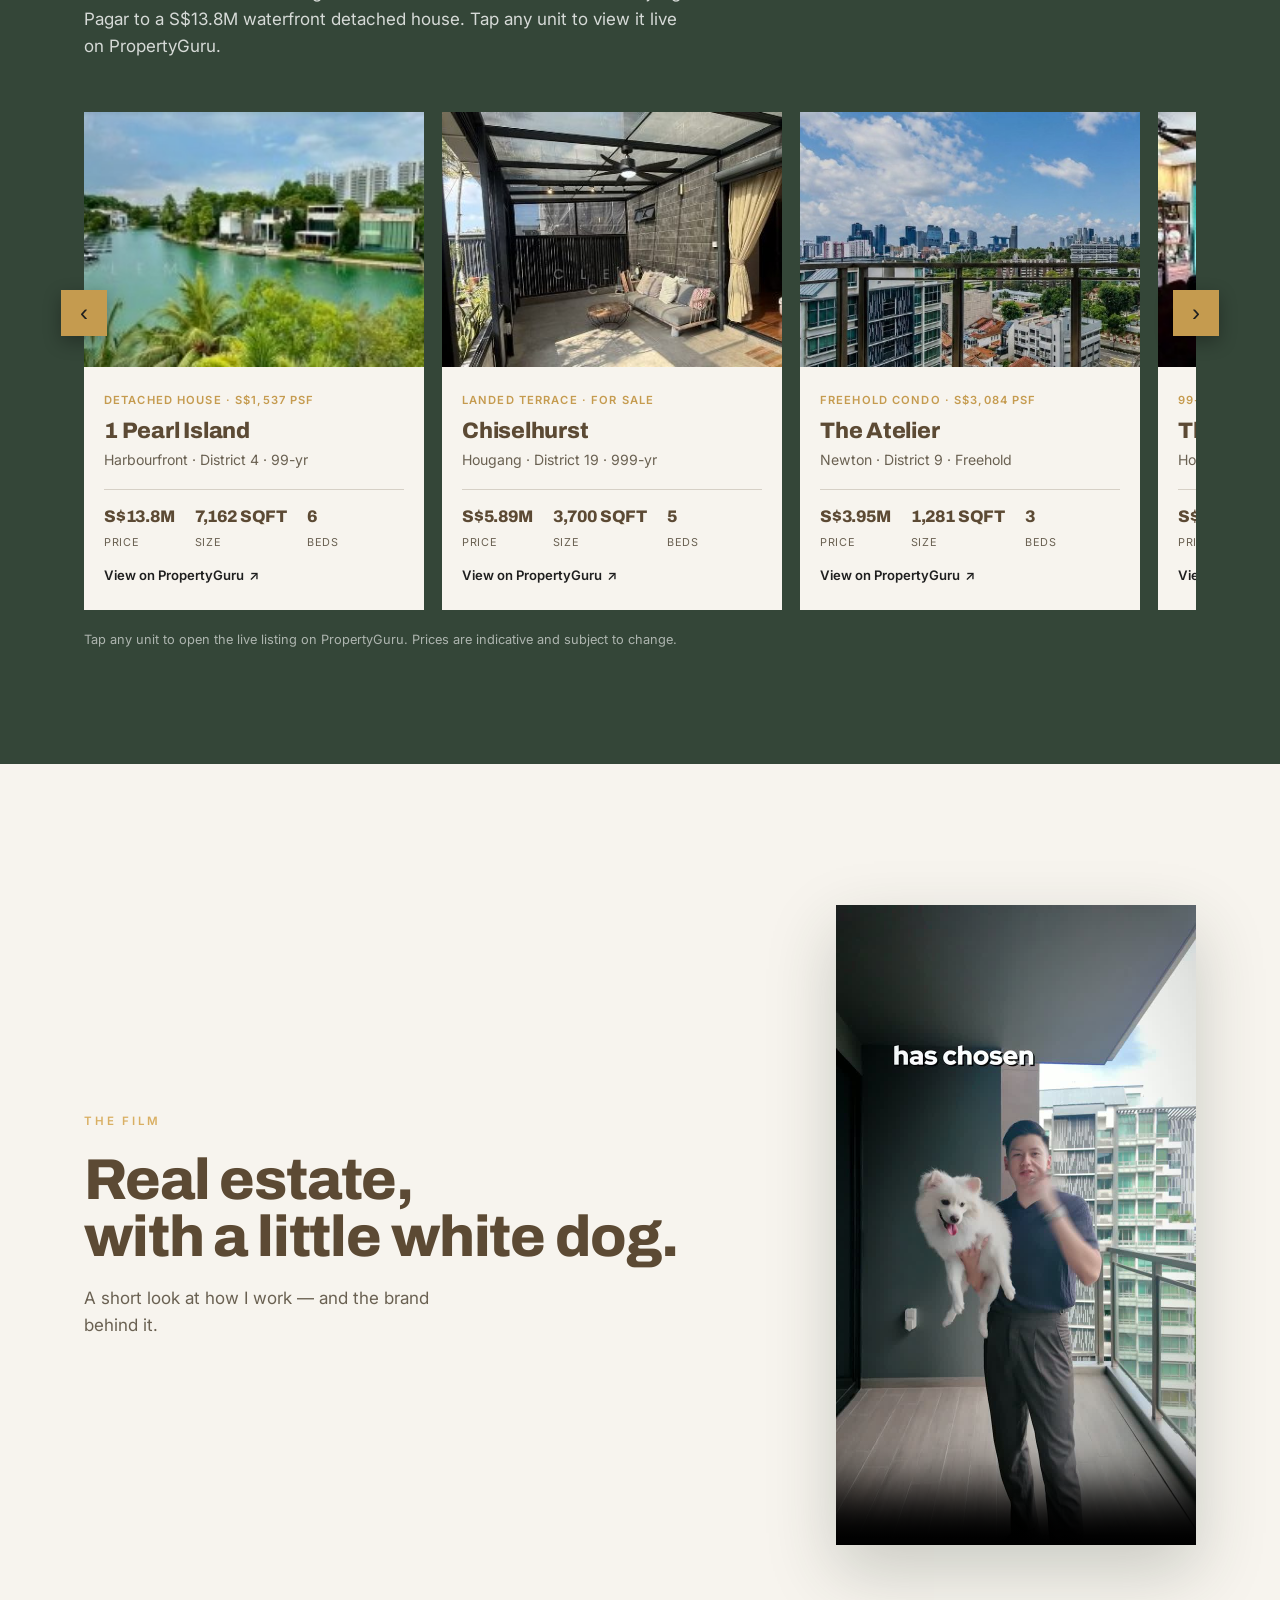
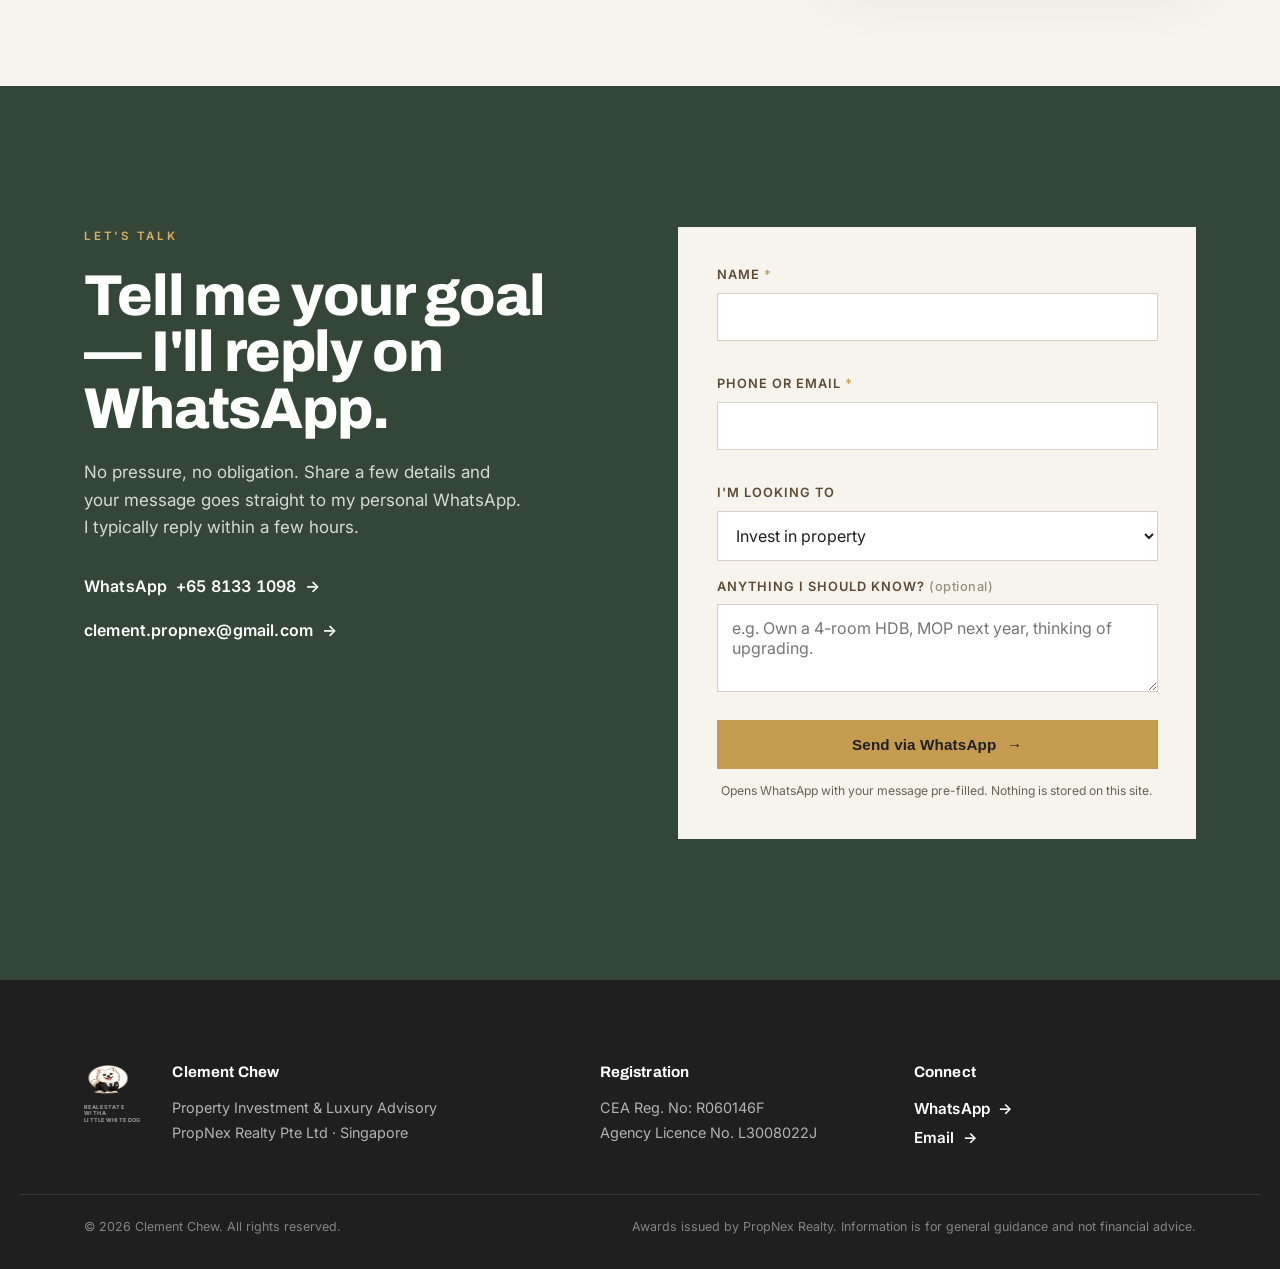
==== commit e92f884f: "Add files via upload" ====
--- a/index.html
+++ b/index.html
@@ -351,7 +351,7 @@
           <div class="savings-grid">
             <div class="saving lead">
               <span class="saving-tag">Newest benchmark &middot; 1 Sep 2026</span>
-              <b>Bedok is <span class="pct">30% more</span></b>
+              <b>Bedok is 30% more</b>
               <span>expensive land than Thomson Reserve. The record New Upper Changi site drew a top bid of <strong>$1,537 psf ppr</strong> on 1 Sep 2026 &mdash; against <strong>$1,178</strong> here &mdash; from the <strong>same UOL &middot; CapitaLand &middot; SingLand consortium</strong> that bought Thomson View. <a href="https://www.straitstimes.com/singapore/housing/uol-capitaland-aim-high-with-s1-4-billion-or-s1537-psf-ppr-bid-for-new-upper-changi-site" target="_blank" rel="noopener">Read it in The Straits Times<span class="ar">&#8594;</span></a></span>
             </div>
             <div class="saving"><b>$447/psf</b><span>below Dunearn Road (CCR), awarded at $1,625 psf ppr</span></div>
--- a/styles.css
+++ b/styles.css
@@ -377,9 +377,7 @@
 /* the headline comparison card carries a tag, a link and more weight */
 .saving.lead { grid-column: span 1; border-left: 3px solid var(--gold); padding-left: clamp(16px, 1.6vw, 22px); }
 .saving-tag { display: inline-block; margin-bottom: 10px; font-size: 0.66rem; font-weight: 700; text-transform: uppercase; letter-spacing: 0.14em; color: var(--gold); }
-.saving.lead b { font-size: clamp(1.75rem, 3.1vw, 2.5rem); line-height: 1.05; }
-.saving.lead b .pct { display: inline; margin: 0; max-width: none; white-space: nowrap;
-  font-size: inherit; font-family: inherit; font-weight: inherit; color: inherit; letter-spacing: inherit; }
+.saving.lead b { line-height: 1.05; }
 .saving.lead span { max-width: 40ch; }
 .saving strong { color: var(--ink); font-weight: 600; }
 .saving a { color: var(--bronze); font-weight: 600; text-decoration: none; border-bottom: 1px solid rgba(197,155,79,0.55); padding-bottom: 1px; transition: color .2s ease, border-color .2s ease; }
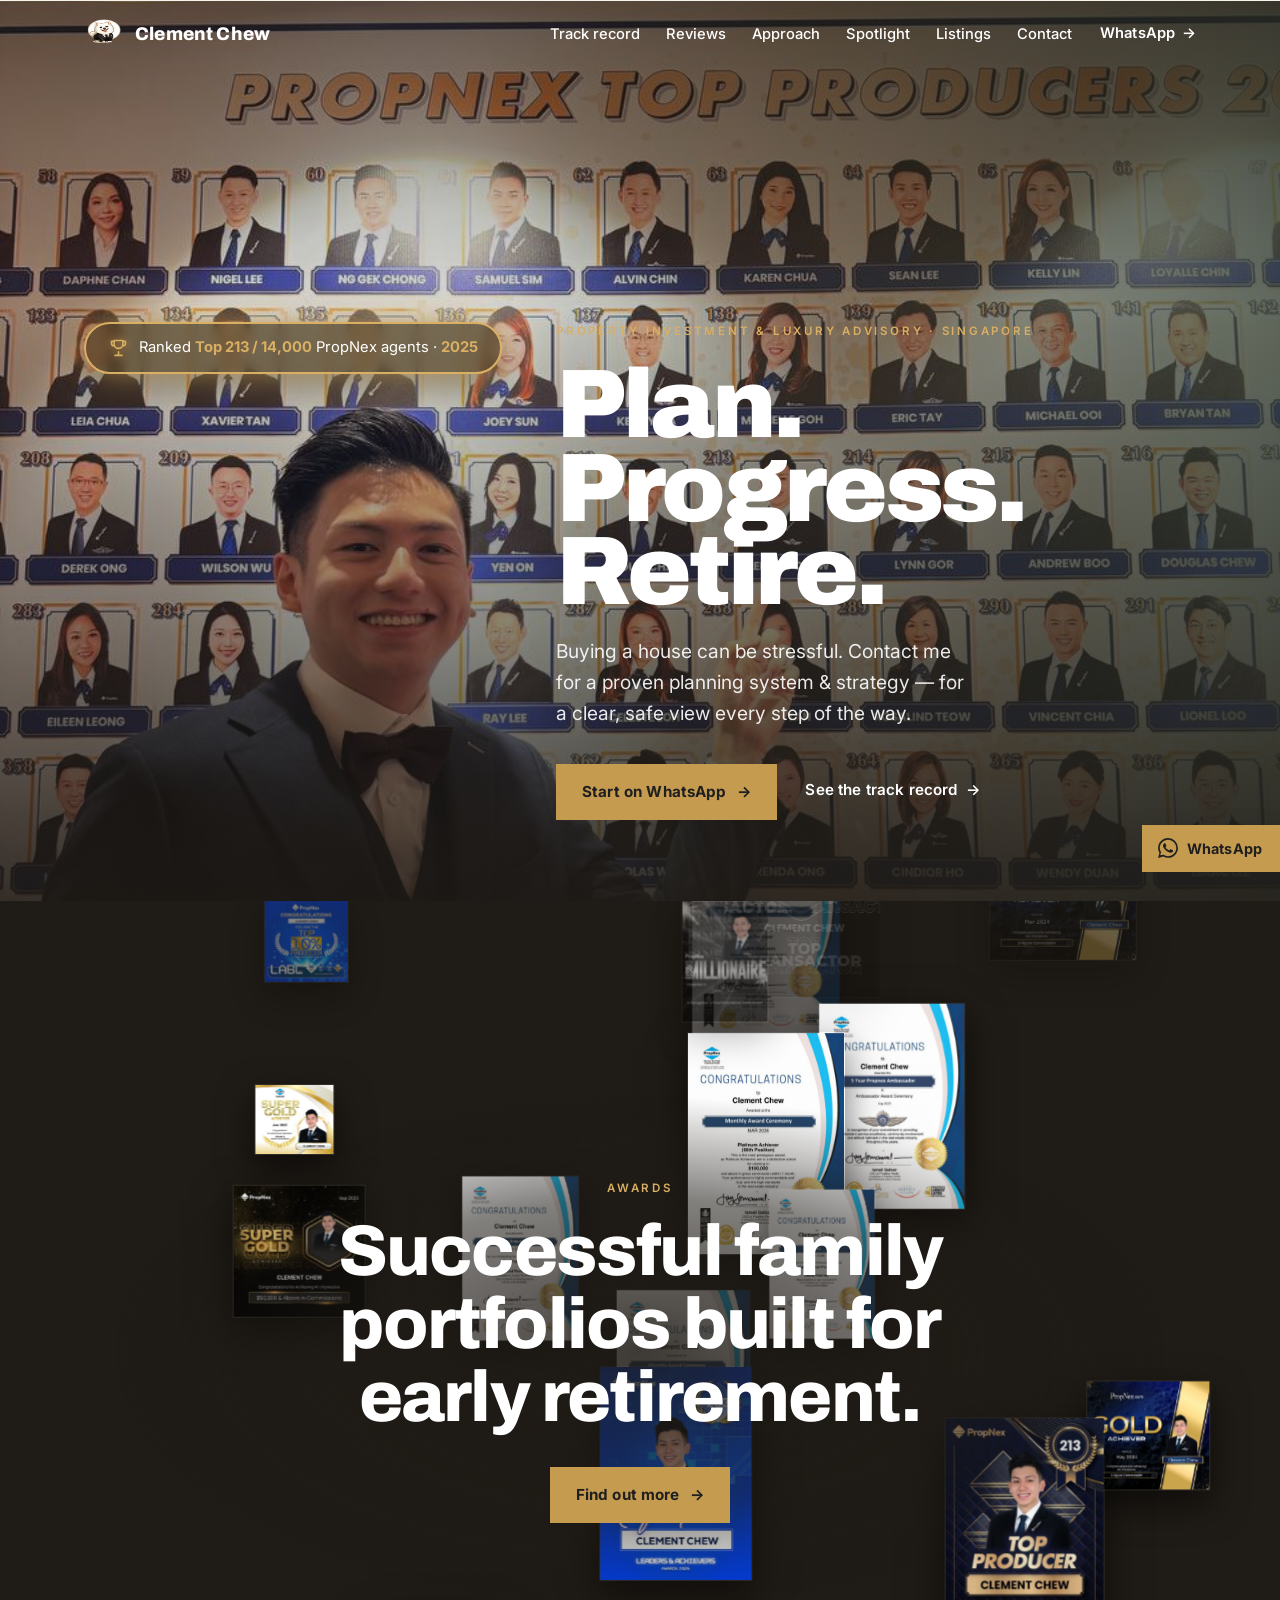
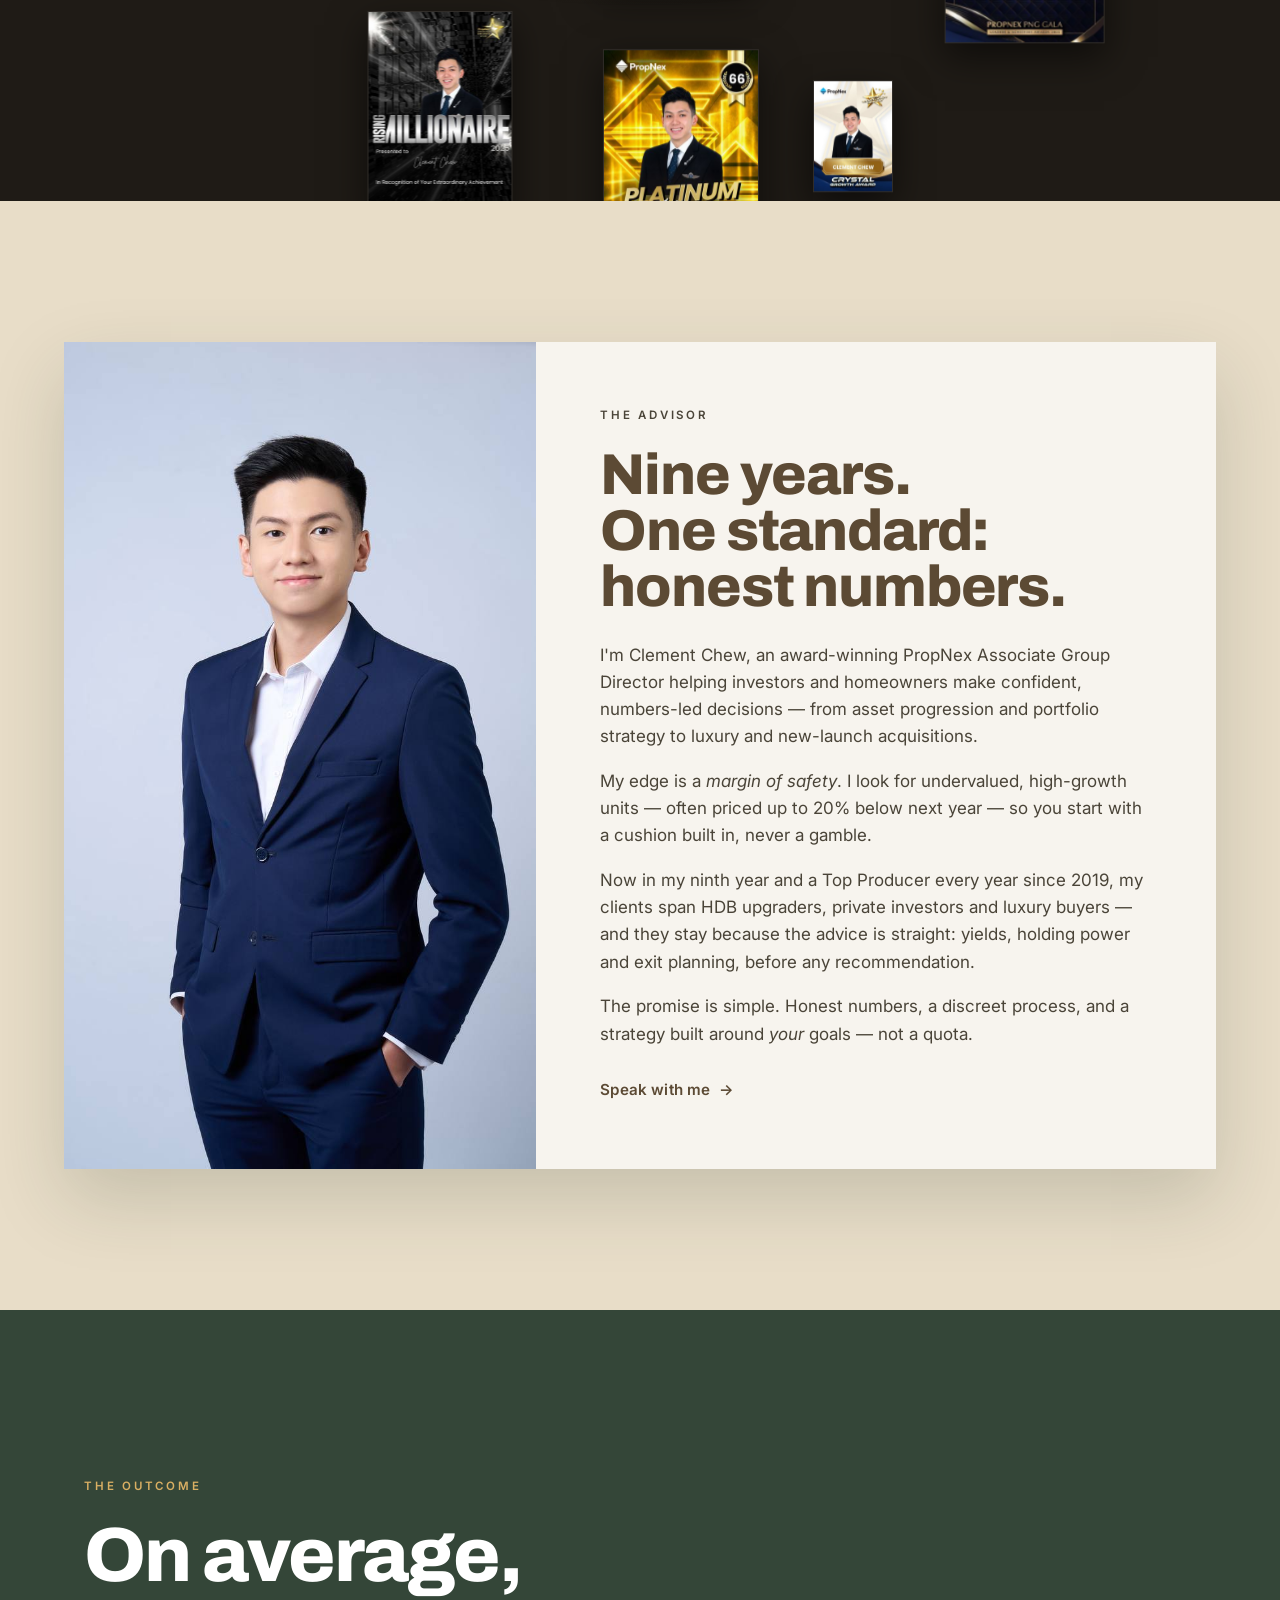
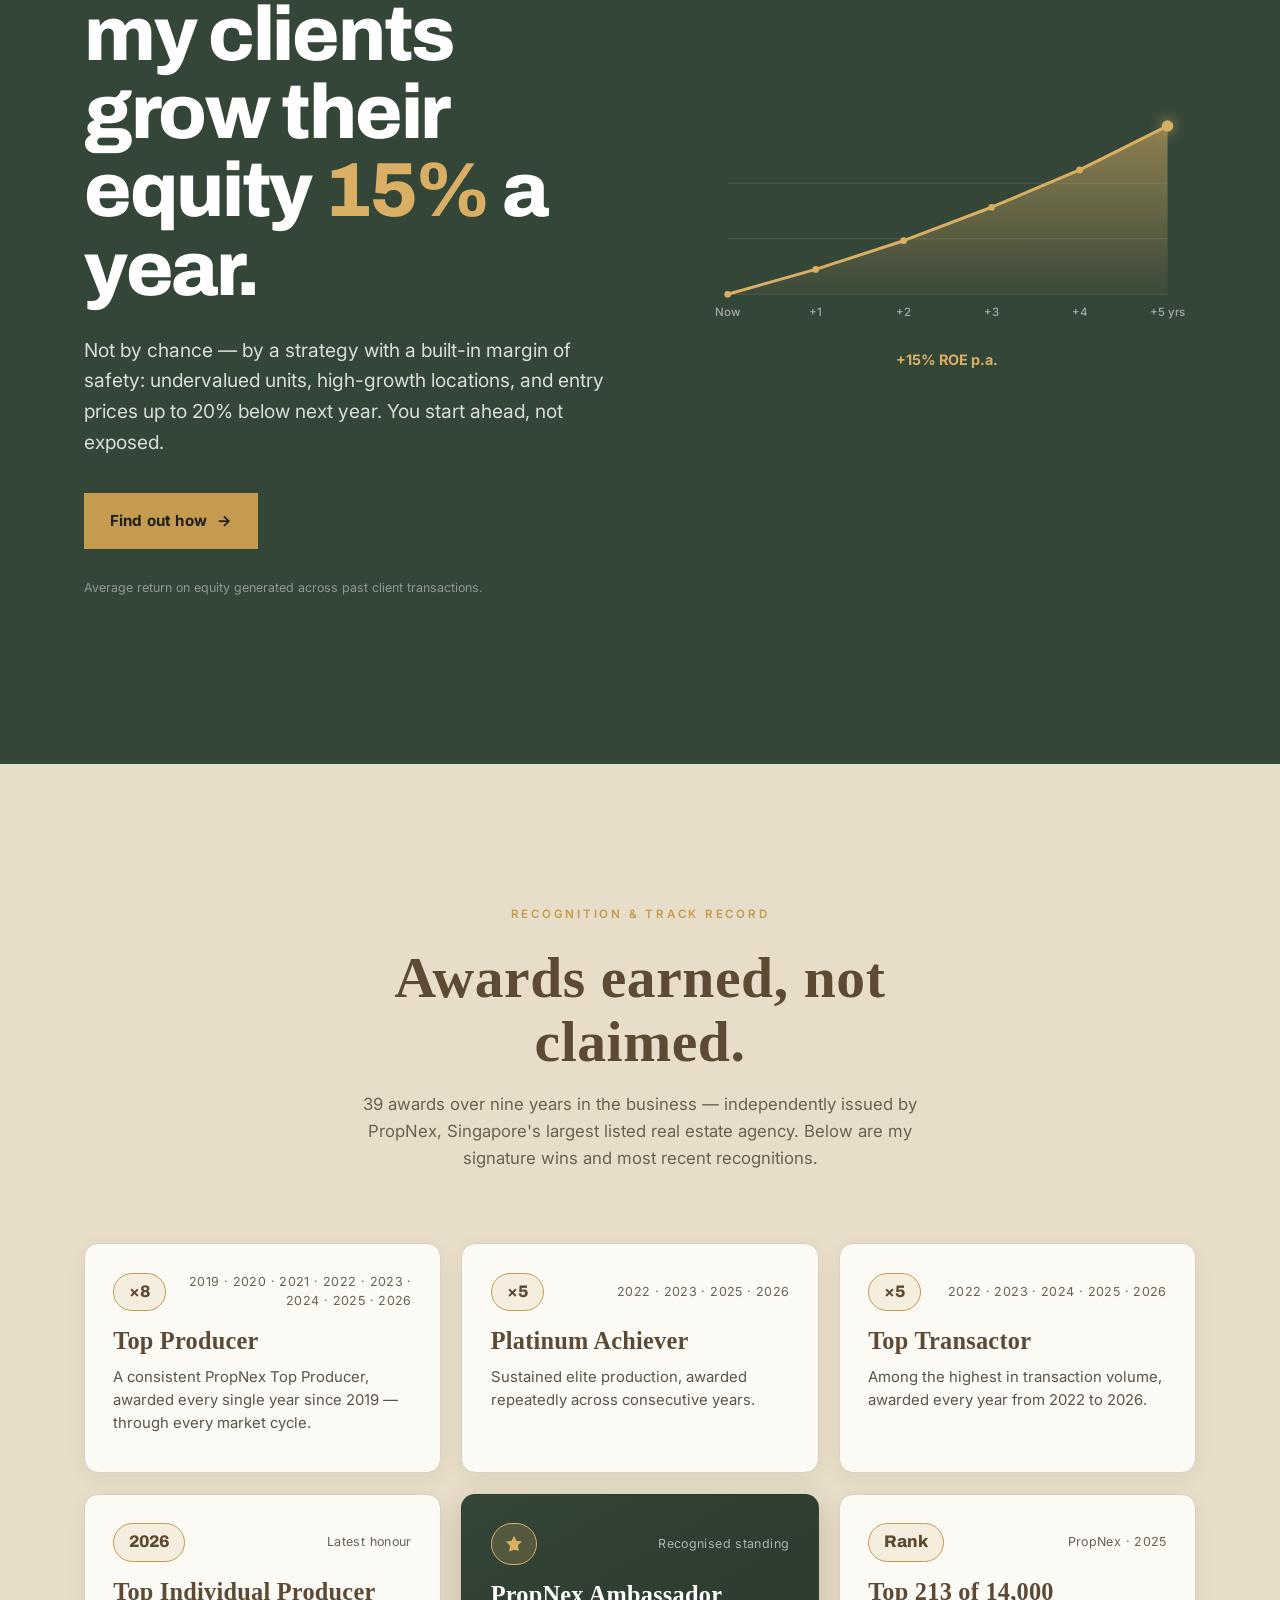
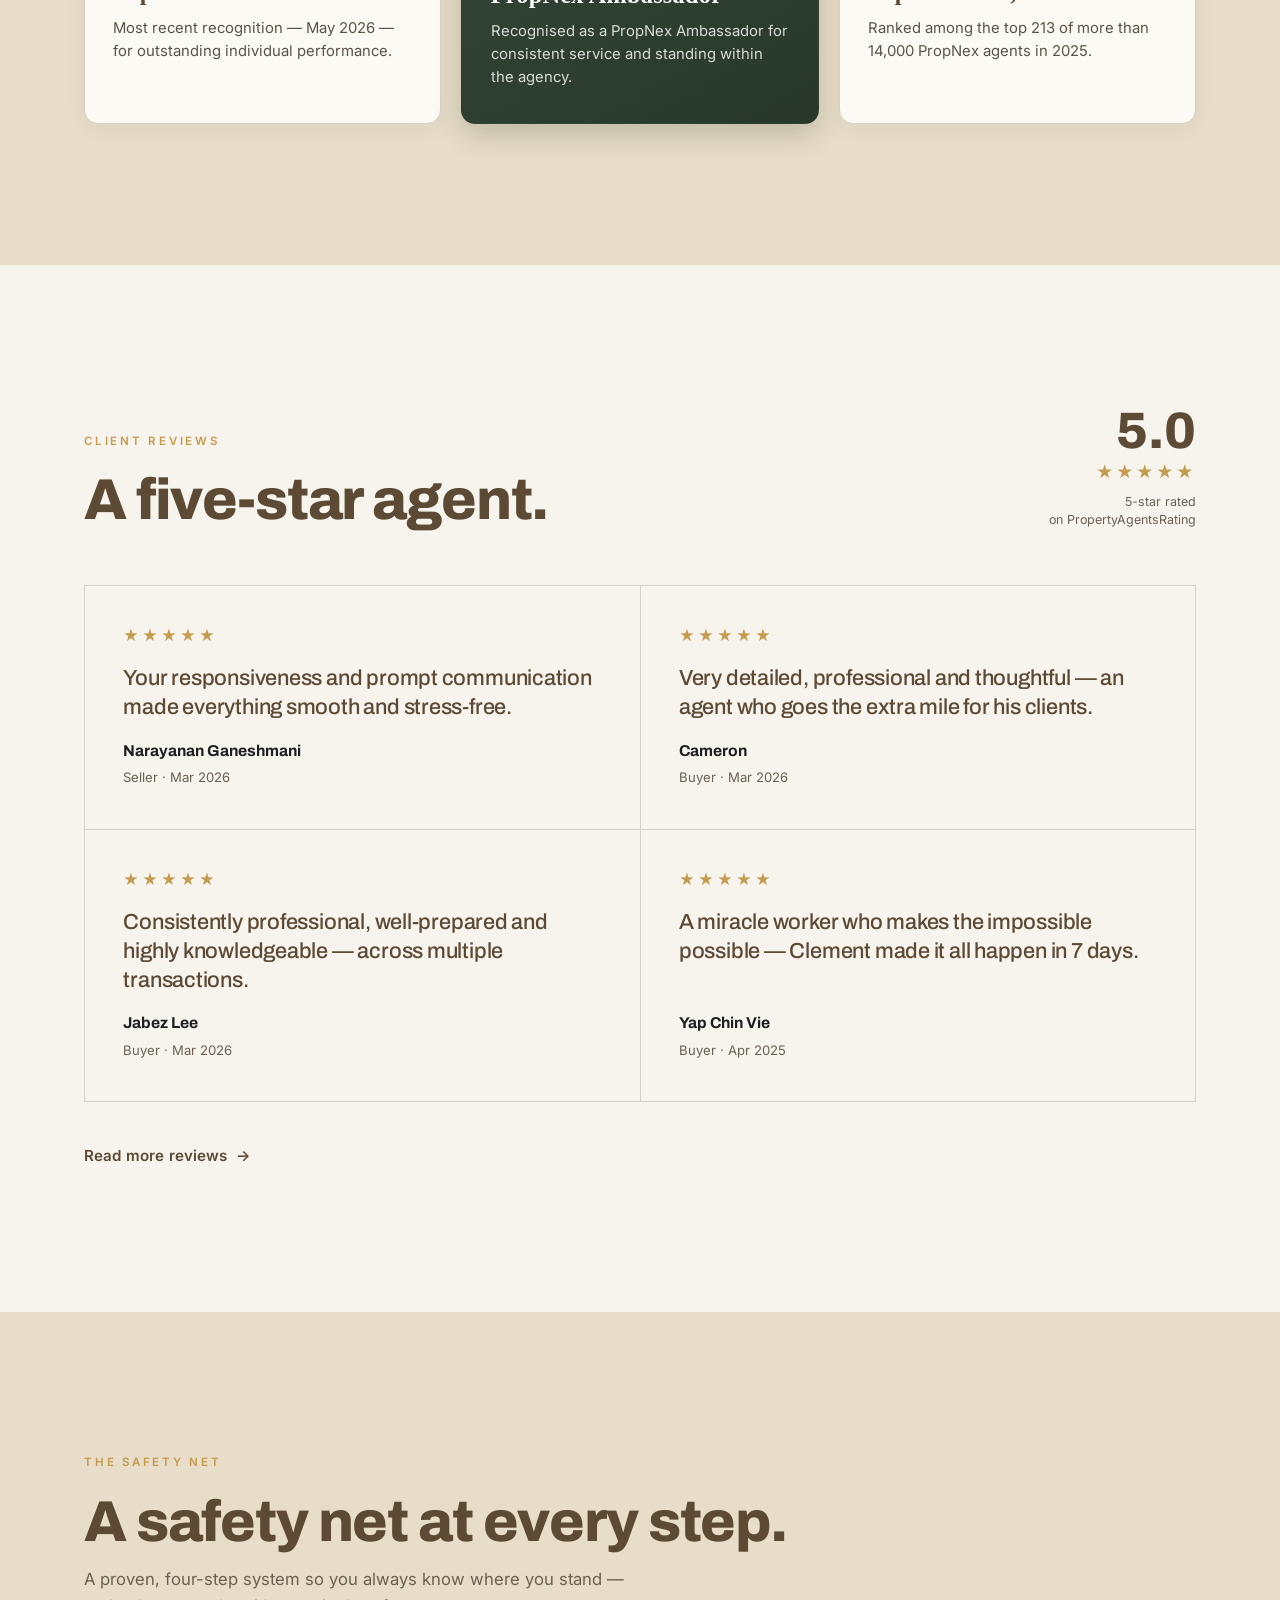
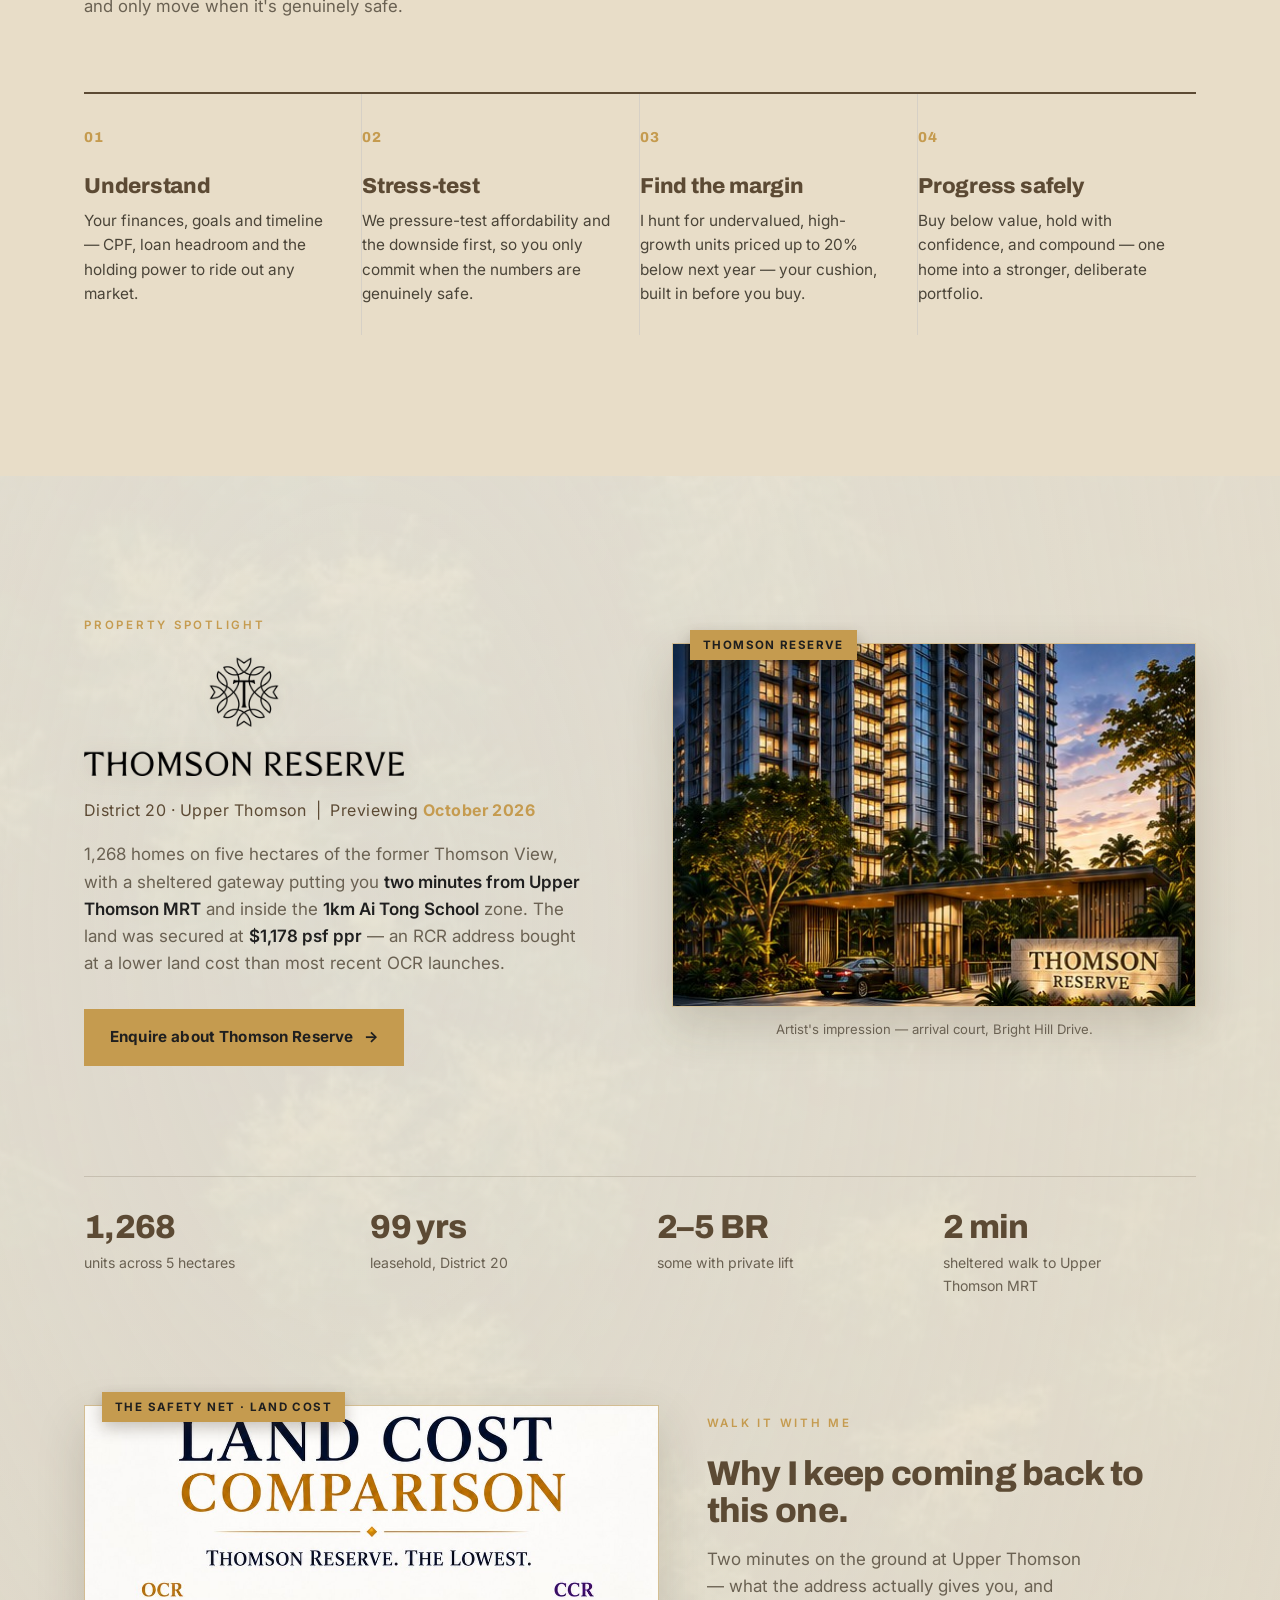
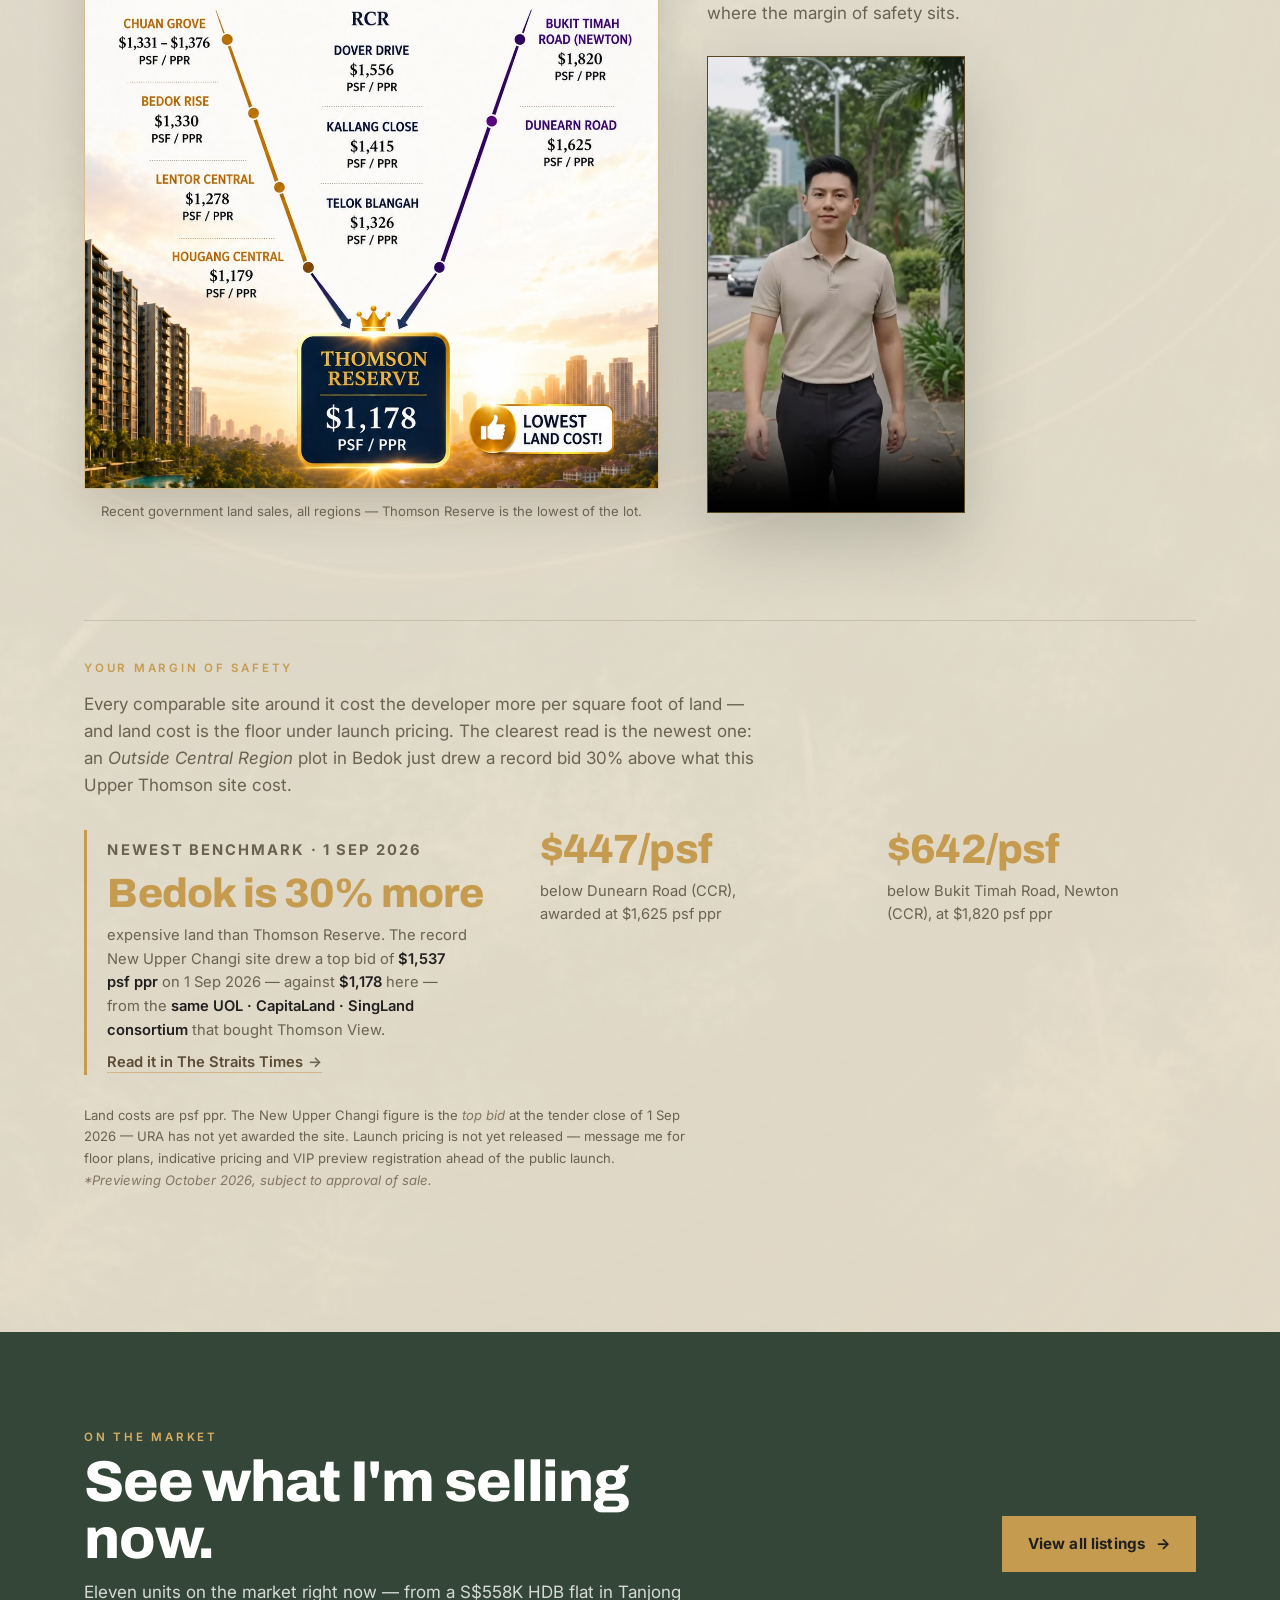
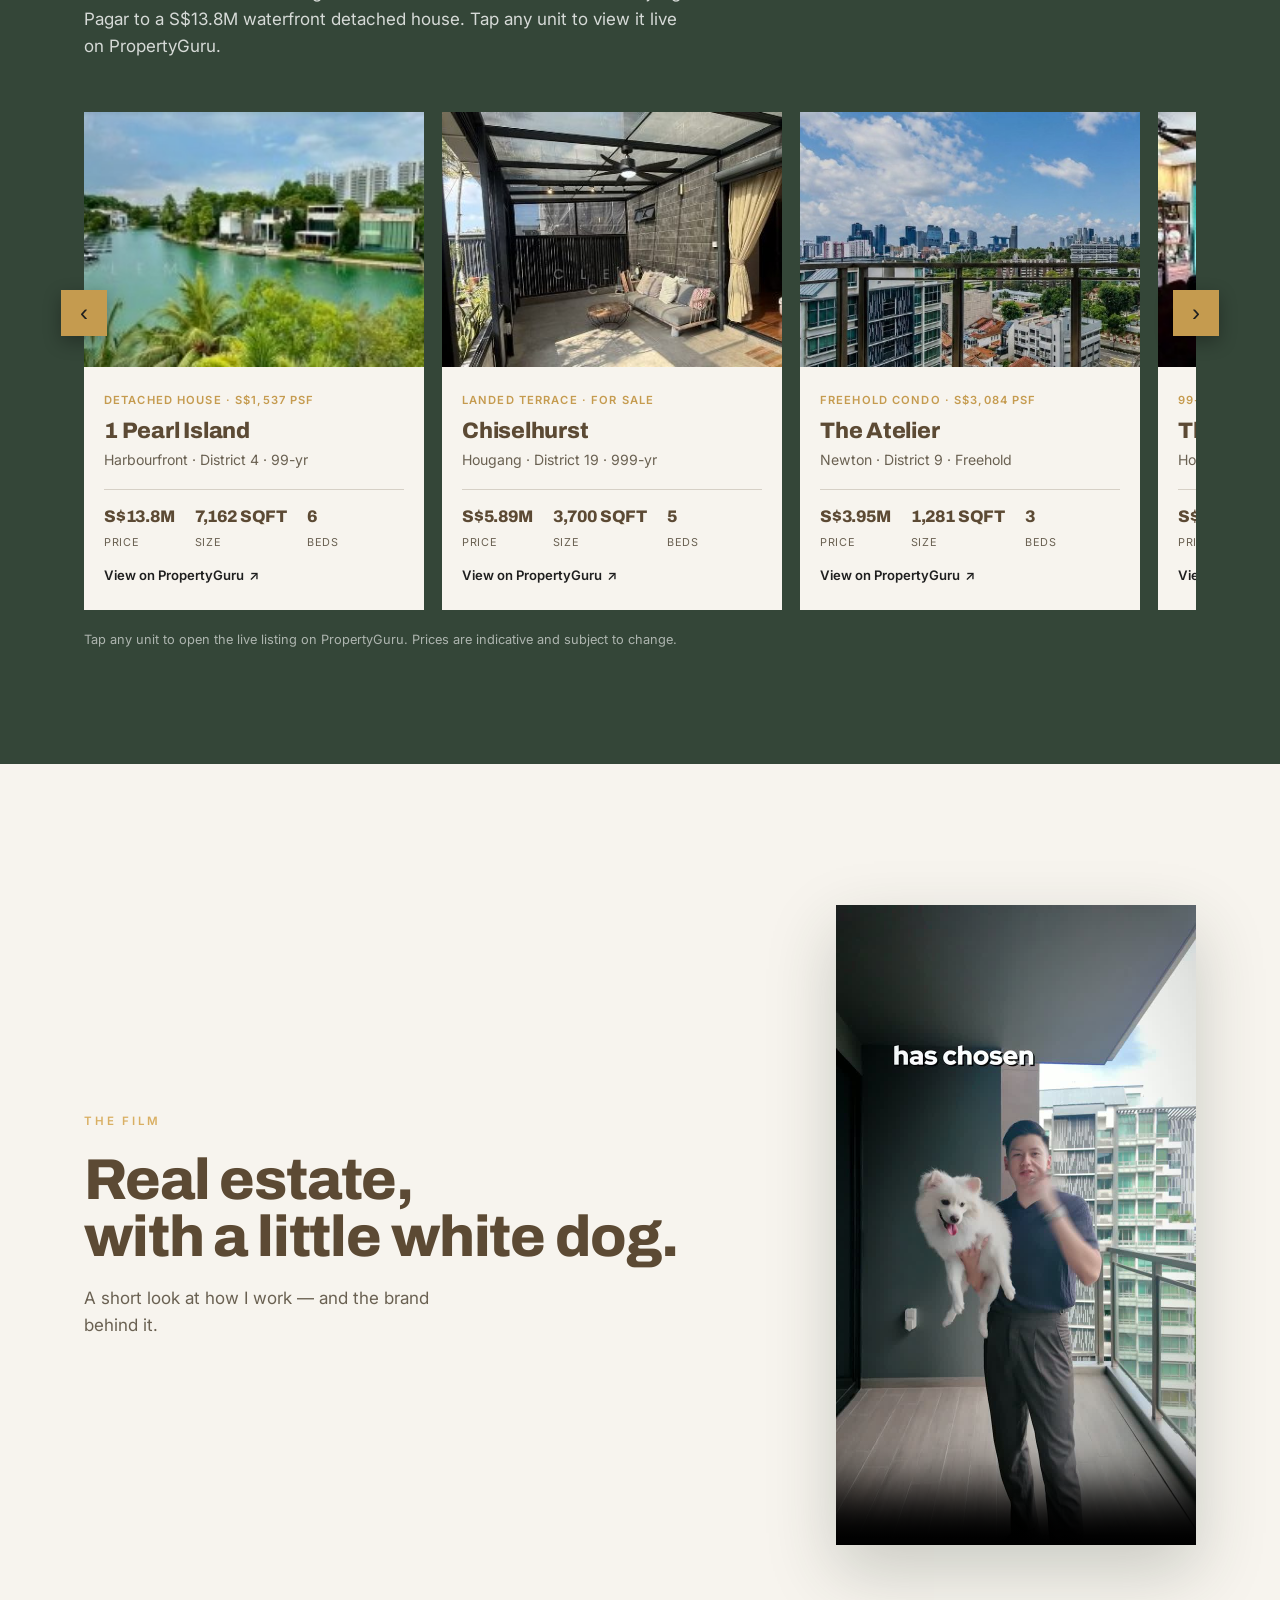
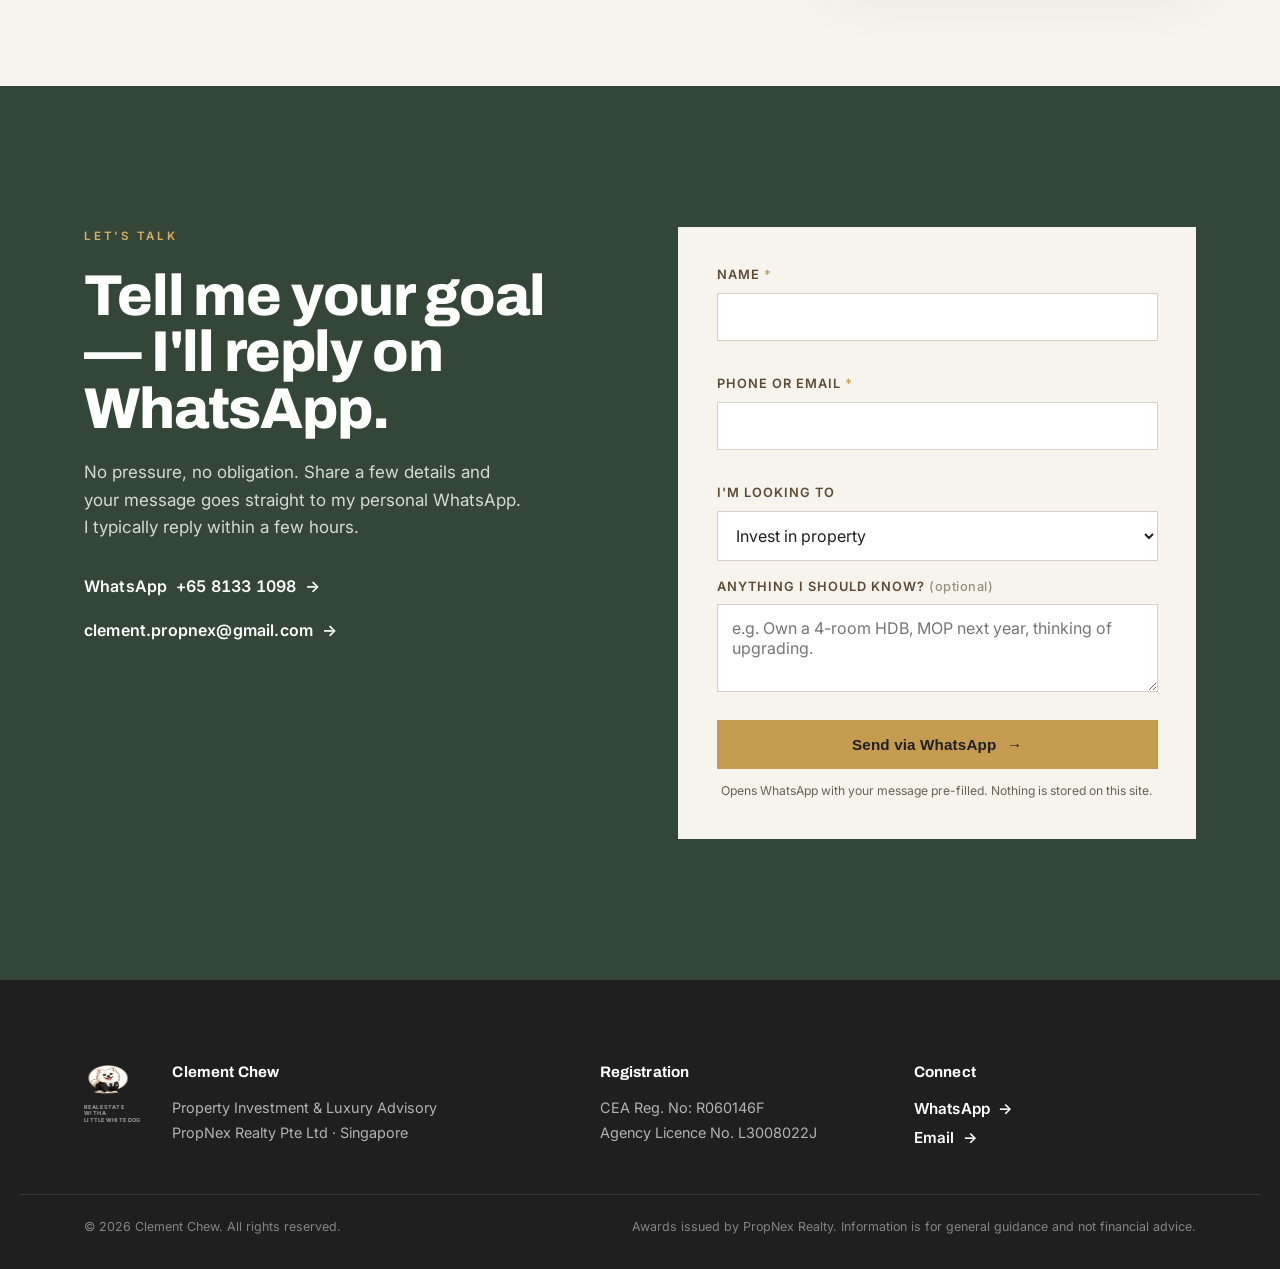
==== commit 899118dd: "Add files via upload" ====
--- a/index.html
+++ b/index.html
@@ -46,6 +46,7 @@
       <img class="hero-bg" src="assets/proof-wall.jpg" alt="Clement Chew at the PropNex Top Producers recognition wall" />
       <div class="hero-scrim"></div>
       <div class="hero-inner">
+        <div class="hero-copy">
         <p class="eyebrow light">Property Investment &amp; Luxury Advisory · Singapore</p>
         <h1 class="hero-title">Plan.<br />Progress.<br />Retire.</h1>
         <div class="rank-pill">
@@ -56,6 +57,7 @@
         <div class="hero-actions">
           <a class="btn-solid arrow" href="#contact" data-wa="Hi Clement, I'd like a no-obligation property consultation.">Start on WhatsApp<span class="ar">&#8594;</span></a>
           <a class="arrow light" href="#recognition">See the track record<span class="ar">&#8594;</span></a>
+        </div>
         </div>
       </div>
     </section>
--- a/styles.css
+++ b/styles.css
@@ -104,11 +104,25 @@
 .hero-bg { position: absolute; inset: 0; width: 100%; height: 100%; object-fit: cover; object-position: 50% 28%; }
 .hero-scrim { position: absolute; inset: 0; background:
     linear-gradient(180deg, rgba(31,27,22,0.55) 0%, rgba(31,27,22,0.15) 34%, rgba(31,27,22,0.55) 72%, rgba(31,27,22,0.88) 100%),
-    linear-gradient(90deg, rgba(40,55,41,0.55) 0%, rgba(40,55,41,0) 55%); }
+    linear-gradient(270deg, rgba(40,55,41,0.68) 0%, rgba(40,55,41,0) 62%); }
 .hero-inner { position: relative; max-width: var(--maxw); margin-inline: auto; padding: 0 var(--gutter) clamp(56px, 9vh, 110px); width: 100%; }
 .hero-title { font-family: var(--display); font-weight: 900; color: #fff; font-size: clamp(3.4rem, 13vw, 9.5rem); line-height: 0.86; letter-spacing: -0.035em; margin: 0 0 1.4rem; text-transform: none; }
 .hero-sub { color: rgba(255,255,255,0.9); font-size: clamp(1rem, 1.6vw, 1.2rem); max-width: 38ch; margin: 0 0 2.2rem; }
 .hero-actions { display: flex; flex-wrap: wrap; align-items: center; gap: 16px 28px; }
+/* Desktop: copy sits in the right column so the portrait stays clear */
+/* Mobile: the copy runs full width, so give the image vertical slack and
+   lift it — puts his head in the top third, above where the copy starts. */
+@media (max-width: 860px) {
+  .hero-bg { height: 132%; top: -32%; bottom: auto; object-position: 30% 0%; }
+  /* the gold eyebrow landed across his mouth at this width */
+  .hero .eyebrow { display: none; }
+}
+@media (min-width: 861px) {
+  .hero-inner { display: grid; grid-template-columns: minmax(0, 1fr) minmax(0, 640px); }
+  .hero-copy { grid-column: 2; }
+  .hero-title { font-size: clamp(3rem, 7.6vw, 7.4rem); }
+  .hero-sub { max-width: 34ch; }
+}
 
 /* Ranking pill (v1 style, adapted for the dark hero) */
 .rank-pill { display: inline-flex; align-items: center; gap: 10px; background: rgba(197,155,79,0.22); border: 1.5px solid var(--gold-2); border-radius: 999px; padding: 9px 18px; color: #fff; font-size: clamp(0.85rem, 1.1vw, 0.98rem); margin: 0 0 1.8rem; max-width: max-content; -webkit-backdrop-filter: blur(6px); backdrop-filter: blur(6px); box-shadow: 0 0 20px rgba(217,175,99,0.4), 0 0 46px rgba(217,175,99,0.22); animation: pillGlow 2.8s ease-in-out infinite; }
@@ -120,7 +134,11 @@
 }
 /* On larger screens, pin the rank pill to the top-right, vertically centred on "Plan." */
 @media (min-width: 760px) {
-  .rank-pill { position: absolute; top: clamp(3.4rem, 6.4vw, 6.2rem); right: var(--gutter); margin: 0; z-index: 3; }
+  .rank-pill { position: absolute; top: 0; left: var(--gutter); right: auto; margin: 0; z-index: 3;
+    background: linear-gradient(rgba(197,155,79,0.26), rgba(197,155,79,0.26)), rgba(31,27,22,0.66);
+    border-width: 2px; padding: 12px 22px; font-size: clamp(0.92rem, 1.15vw, 1.05rem);
+    box-shadow: 0 0 26px rgba(217,175,99,0.55), 0 0 62px rgba(217,175,99,0.3), 0 12px 30px rgba(0,0,0,0.4); }
+  .rank-pill svg { width: 21px; height: 21px; }
 }
 .hero-rank { position: absolute; top: calc(var(--nav-h) + 18px); right: var(--gutter); color: rgba(255,255,255,0.85); font-size: 0.72rem; font-weight: 600; letter-spacing: 0.16em; text-transform: uppercase; border-left: 2px solid var(--gold); padding-left: 12px; max-width: 190px; line-height: 1.5; }
 
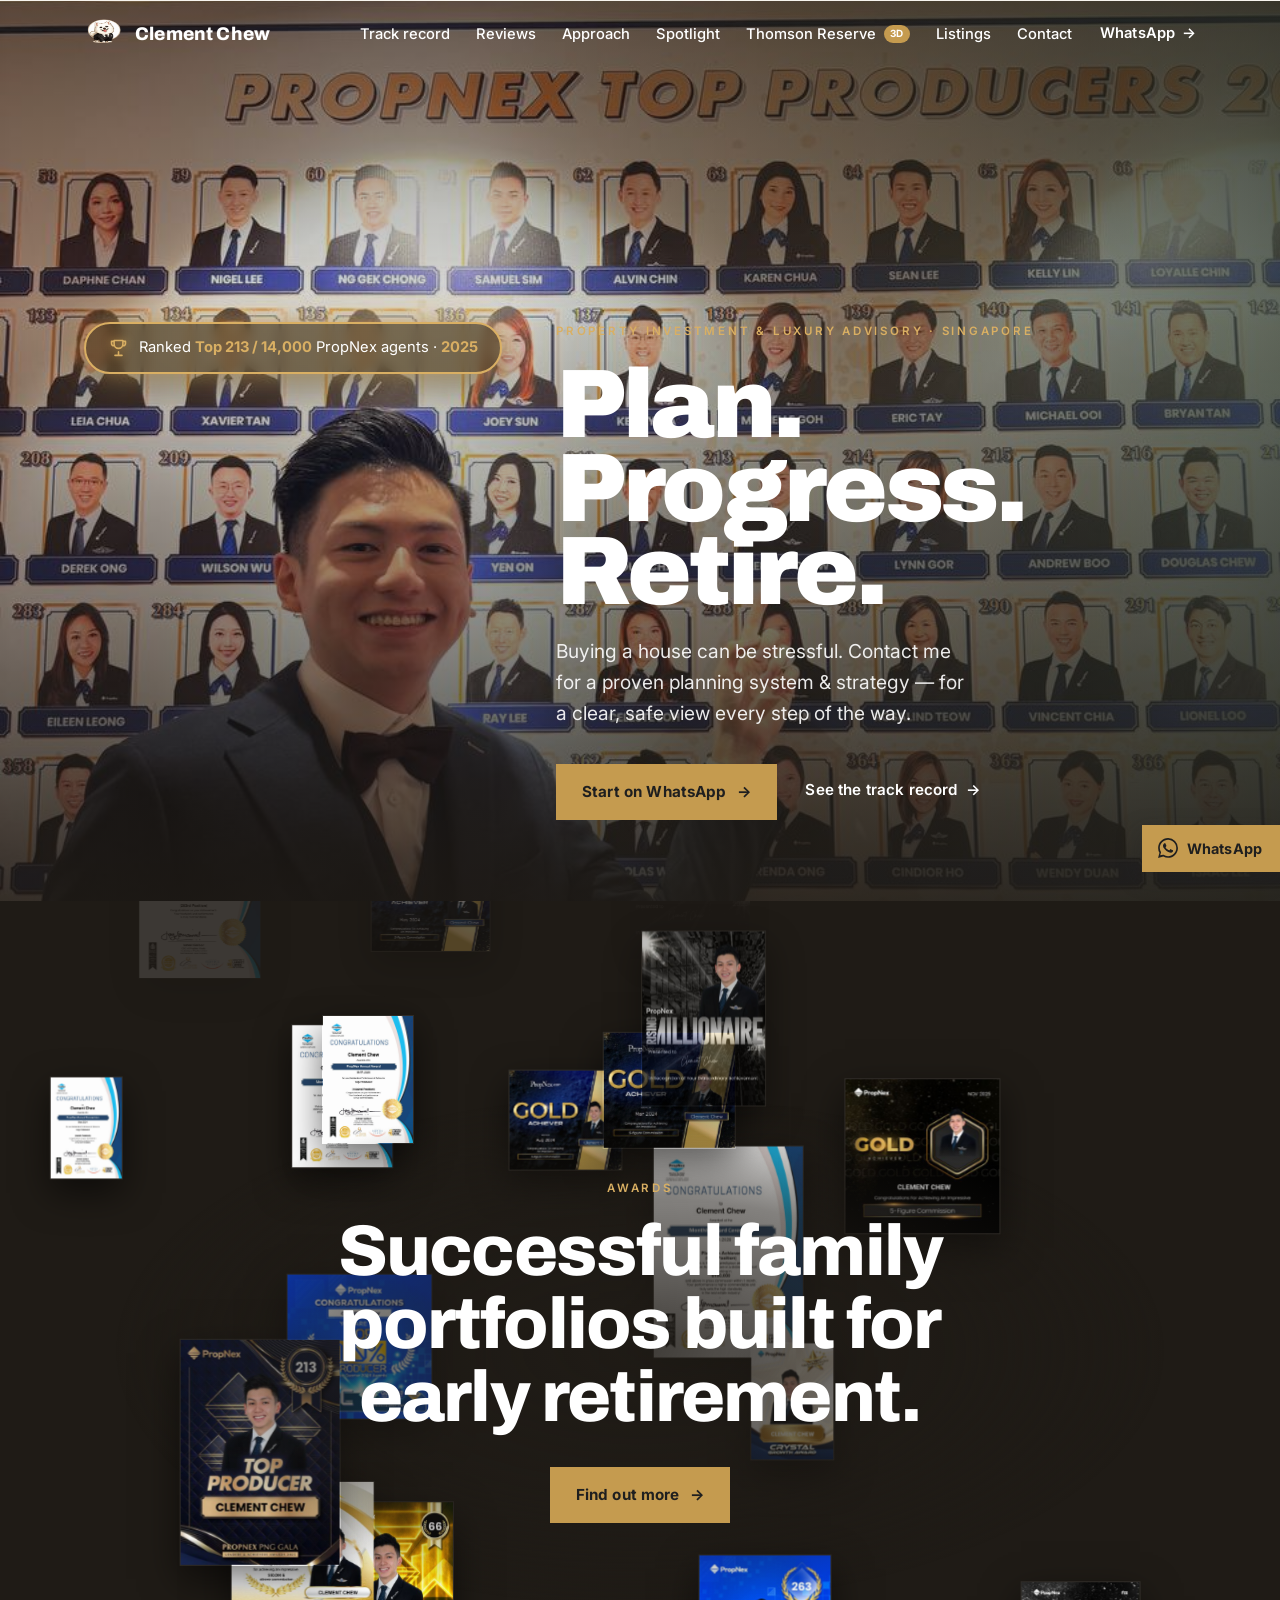
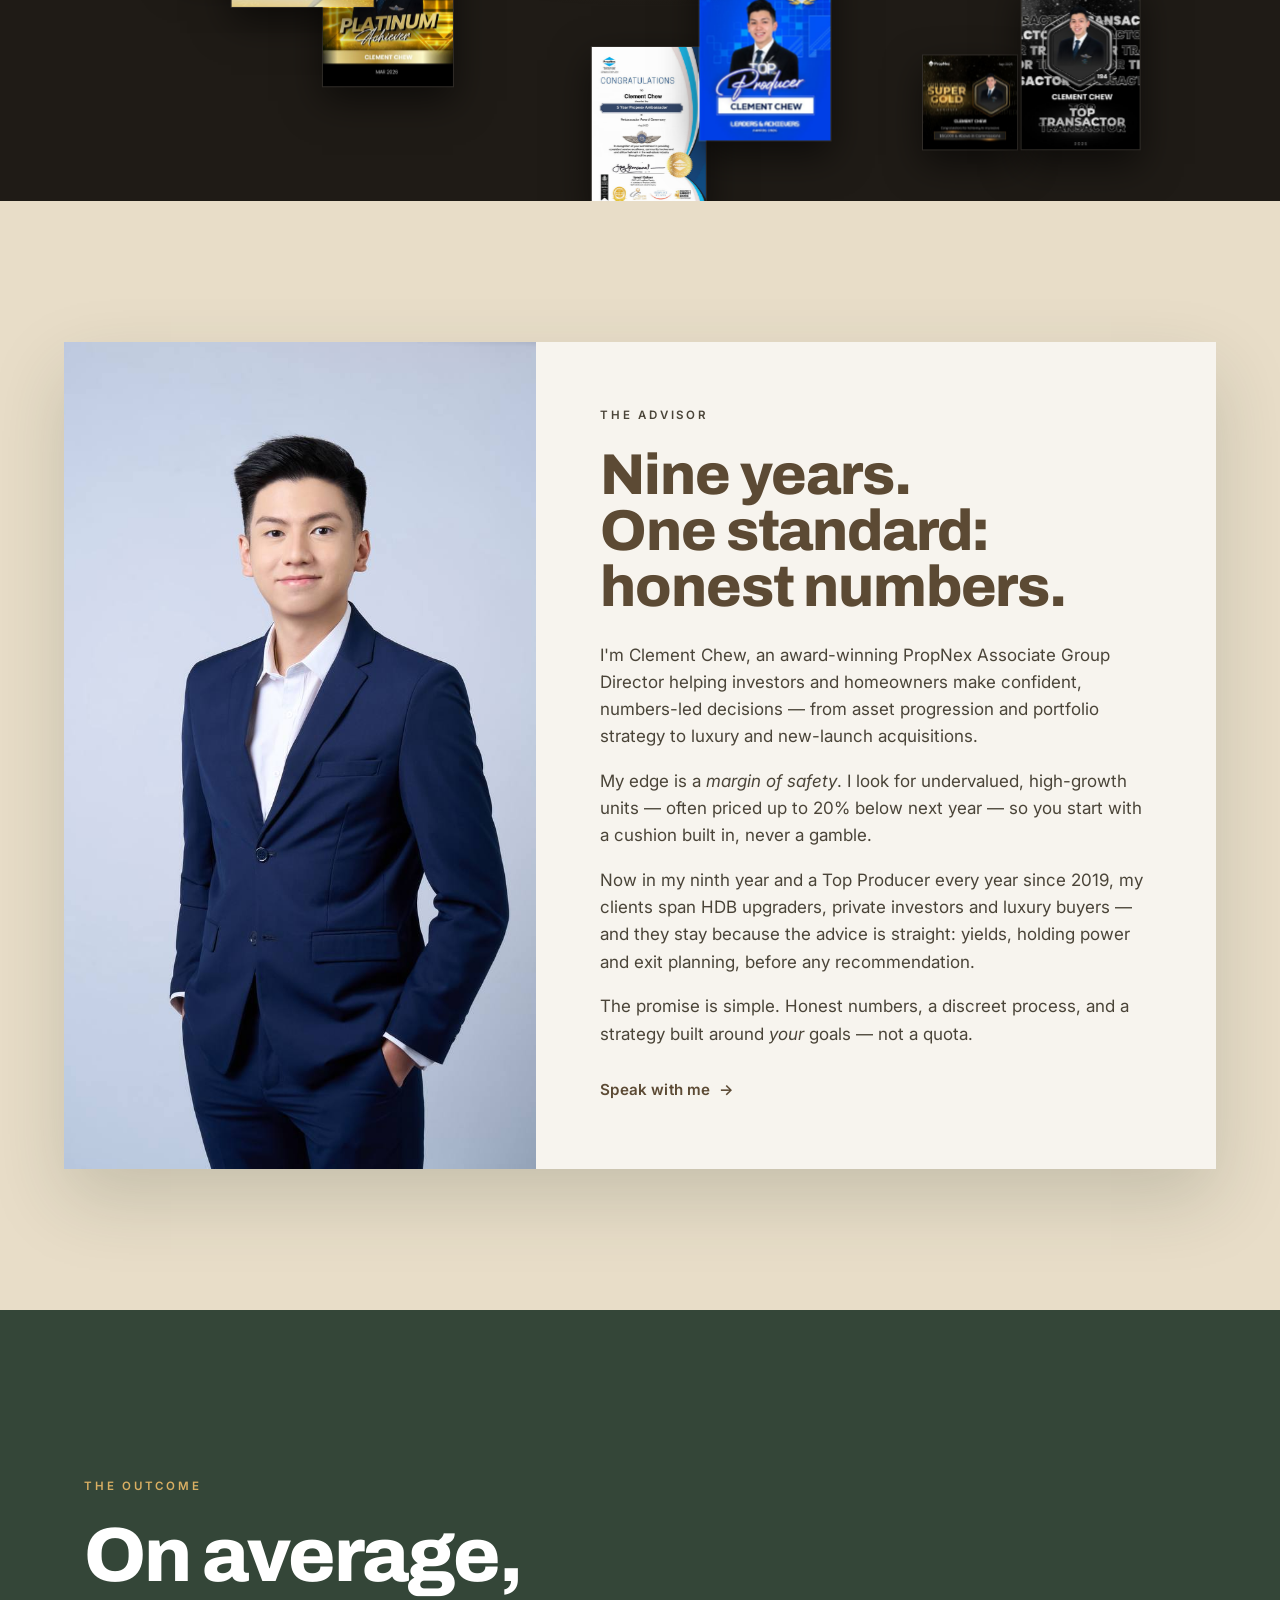
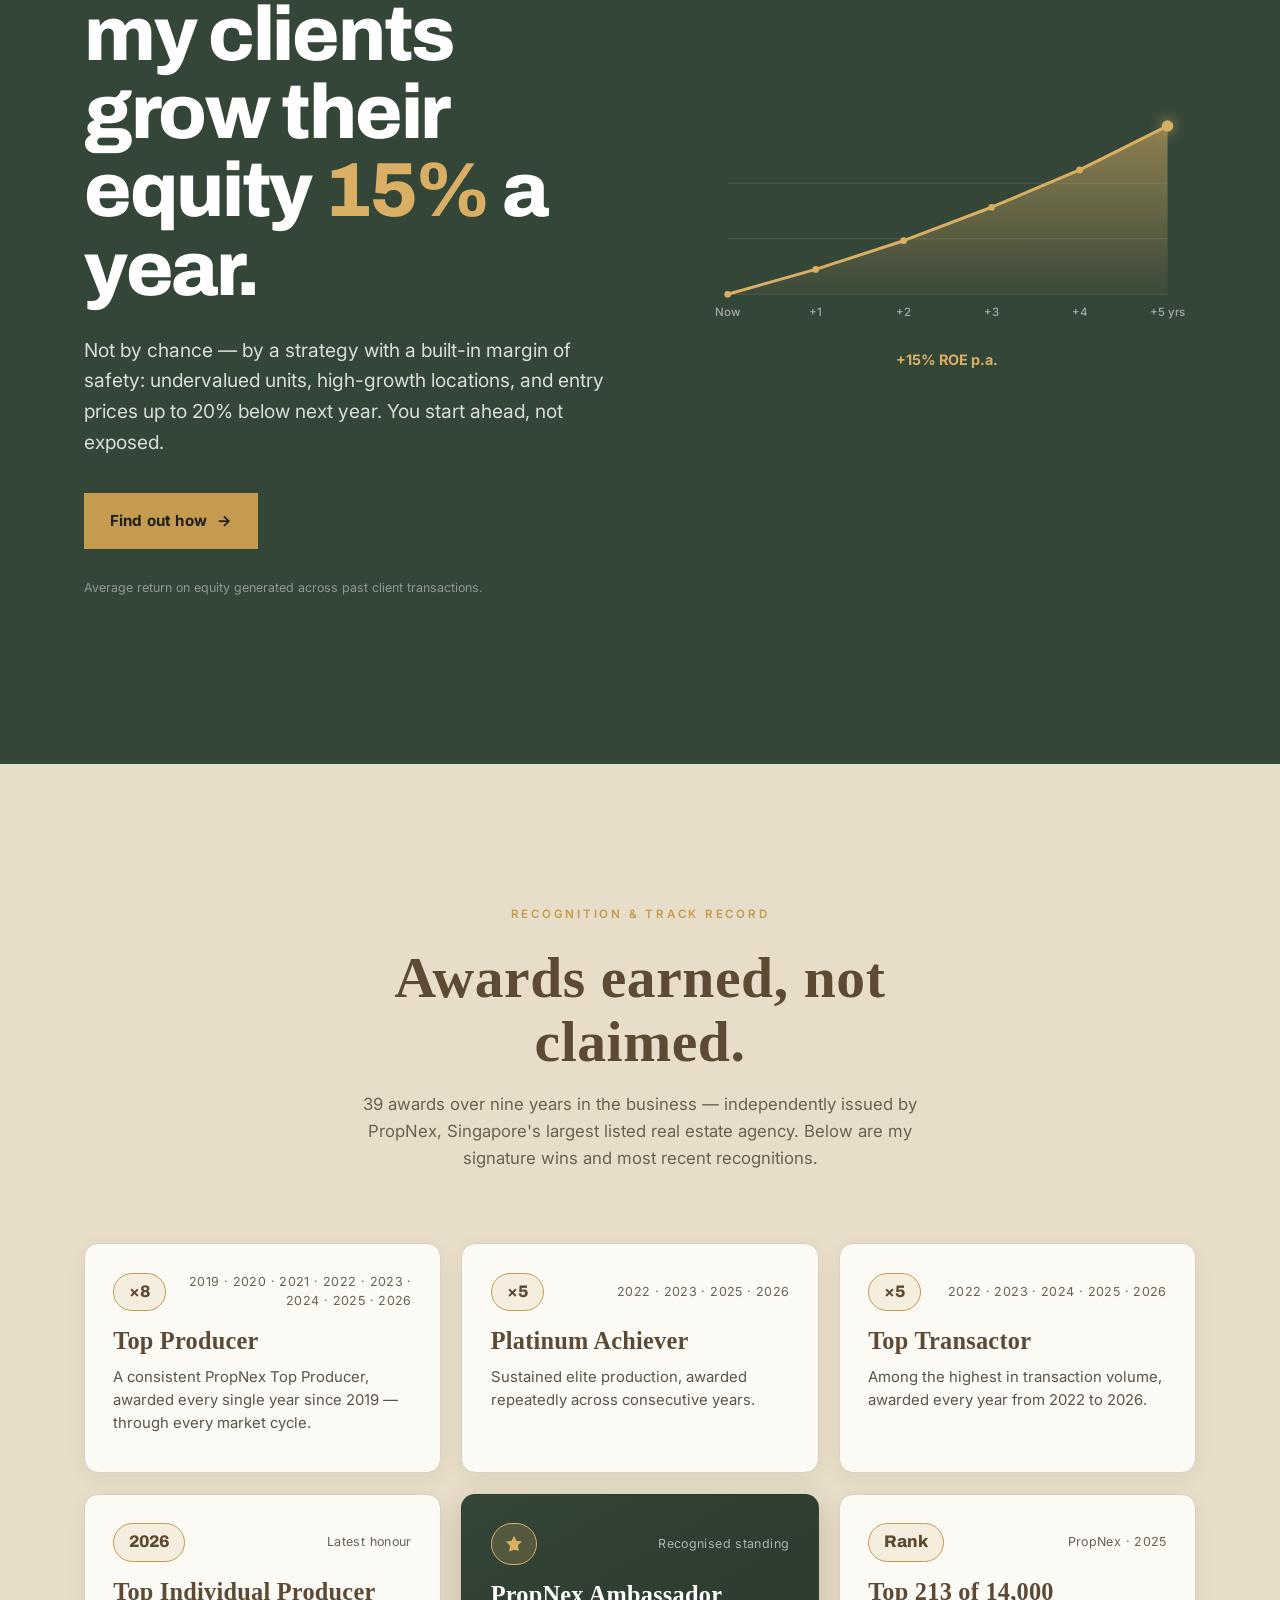
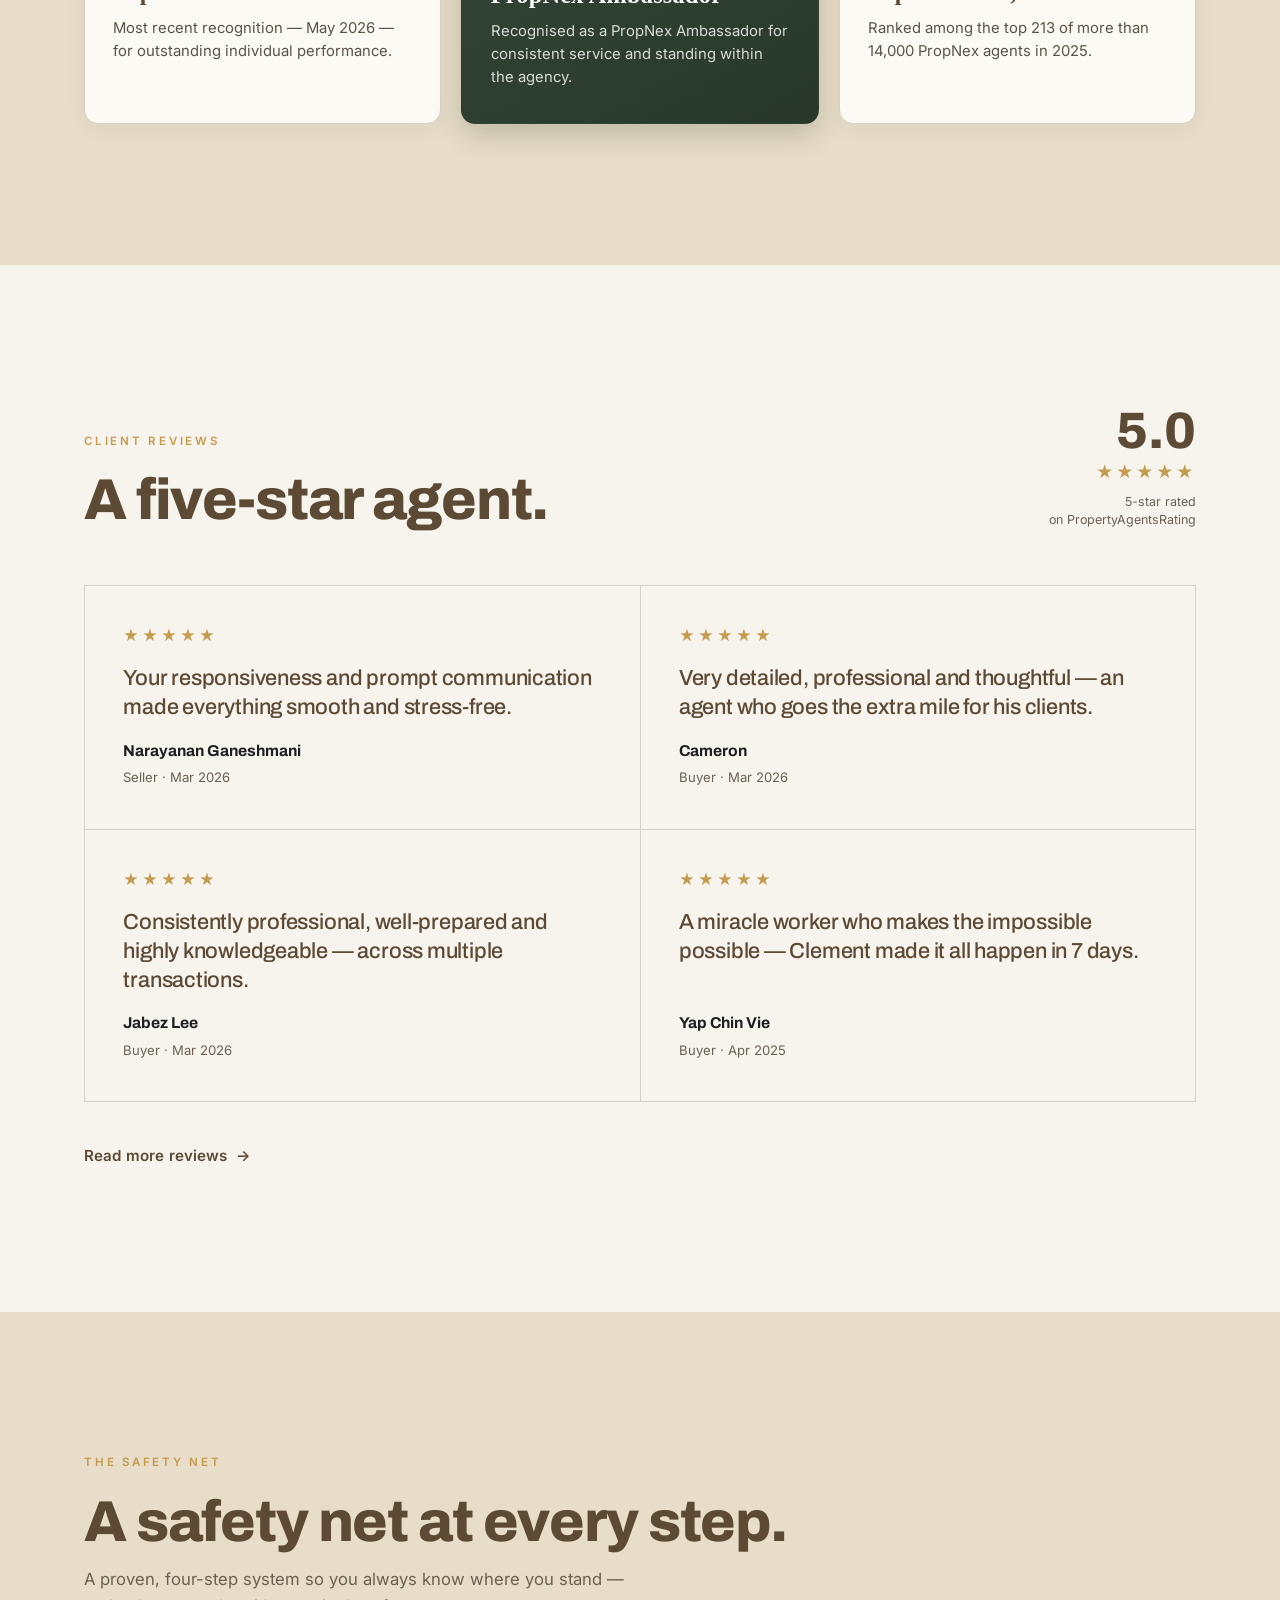
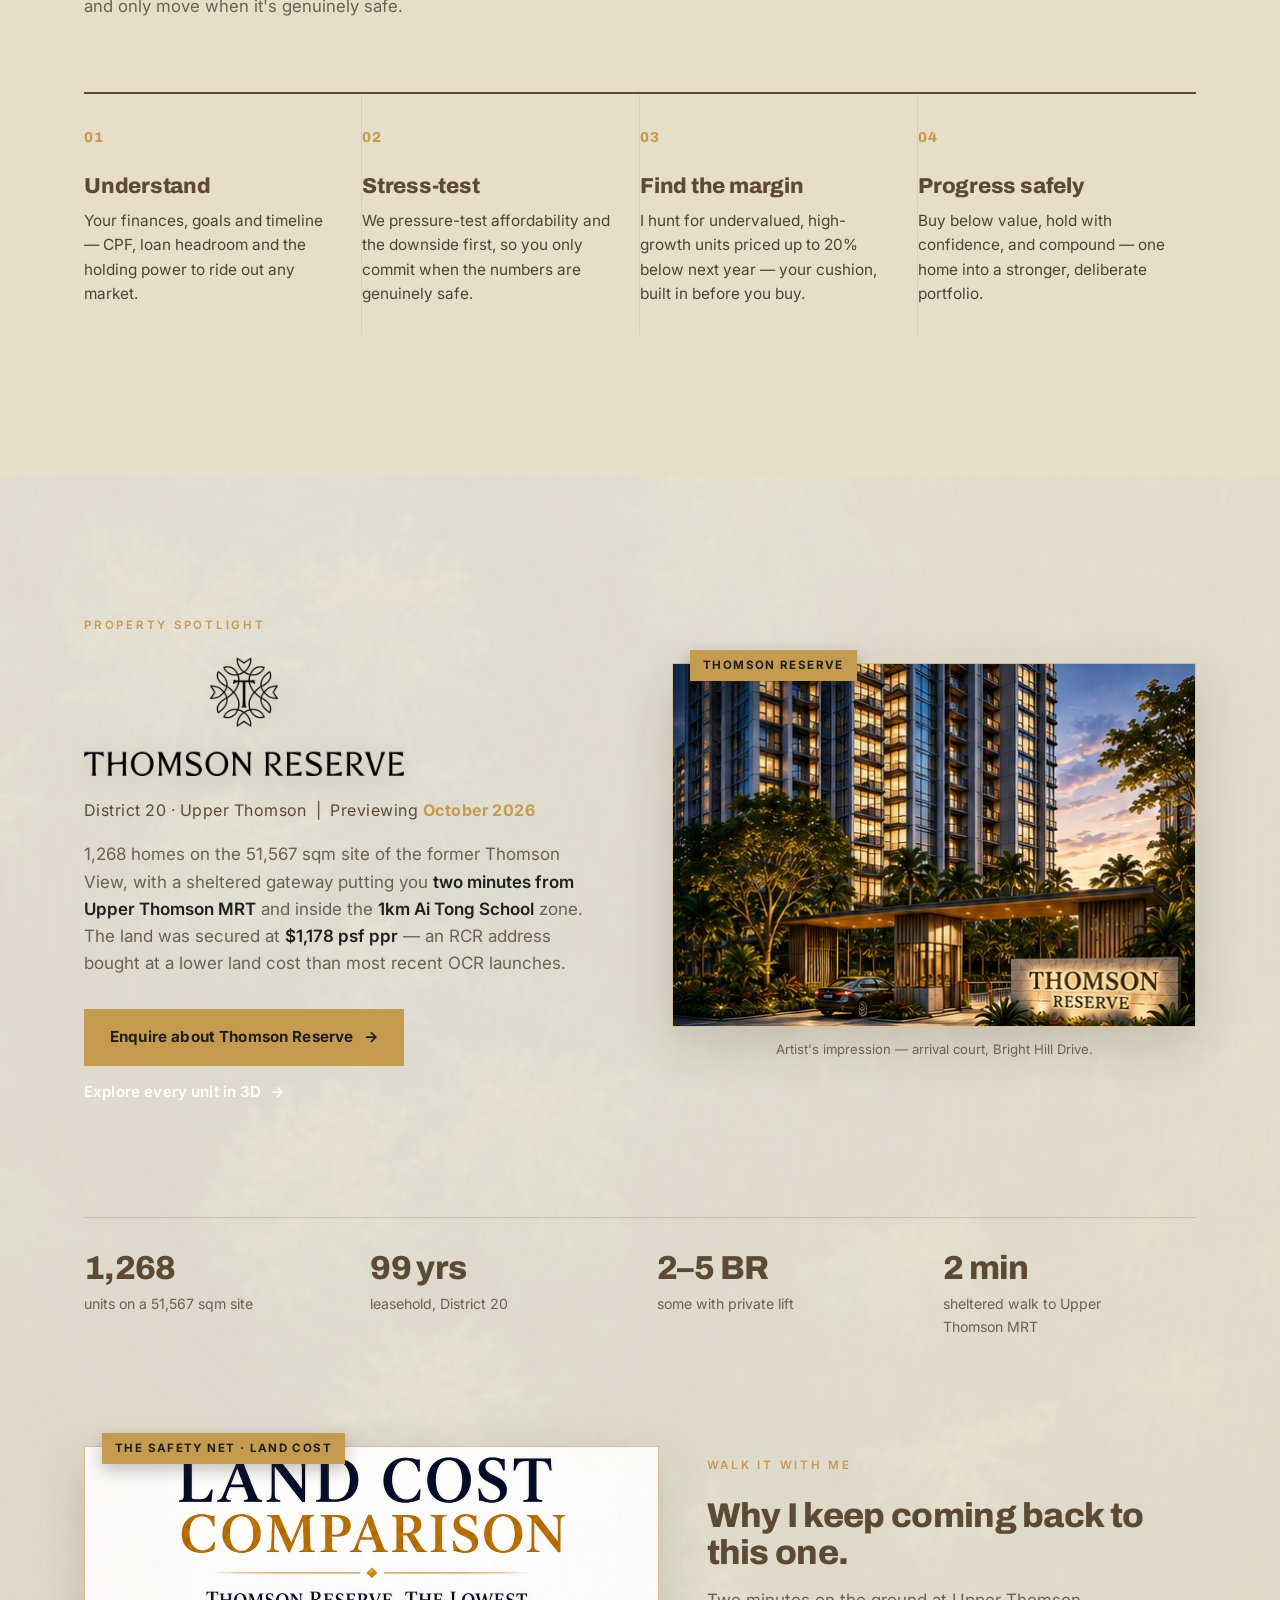
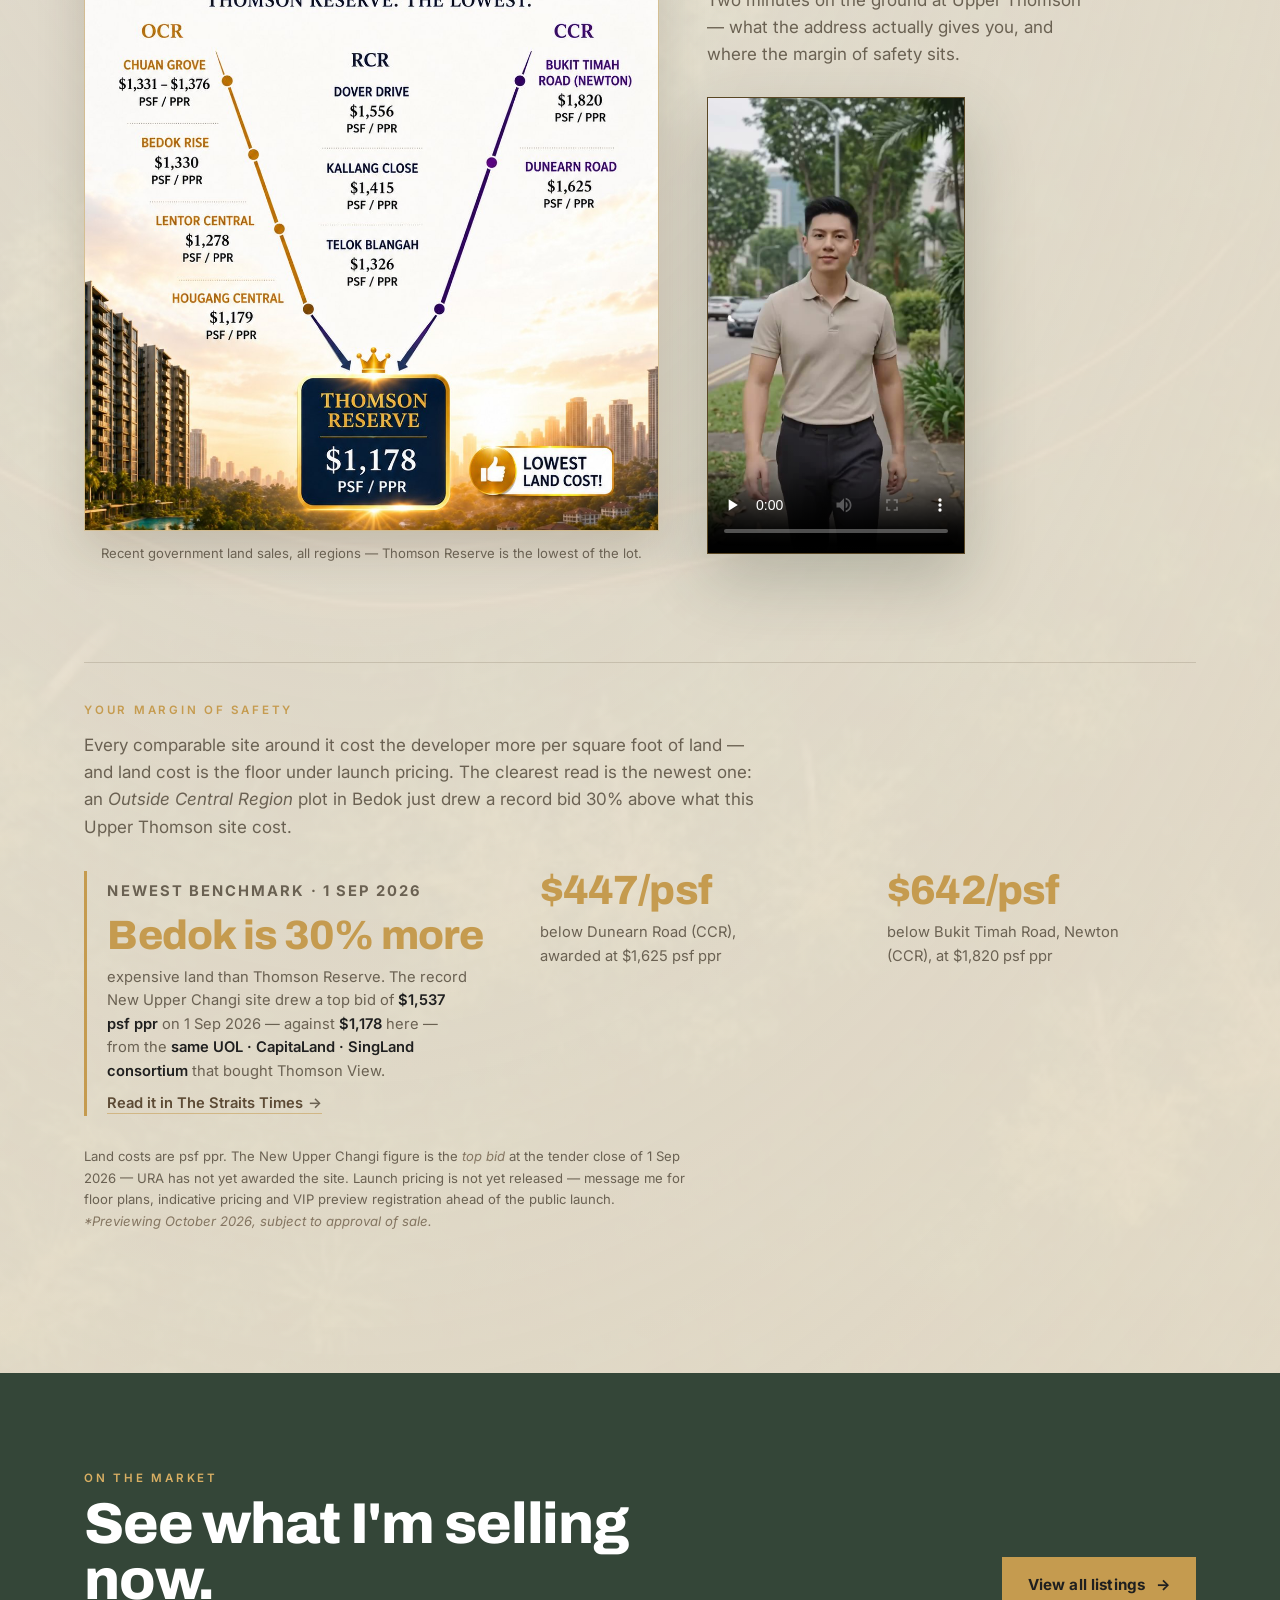
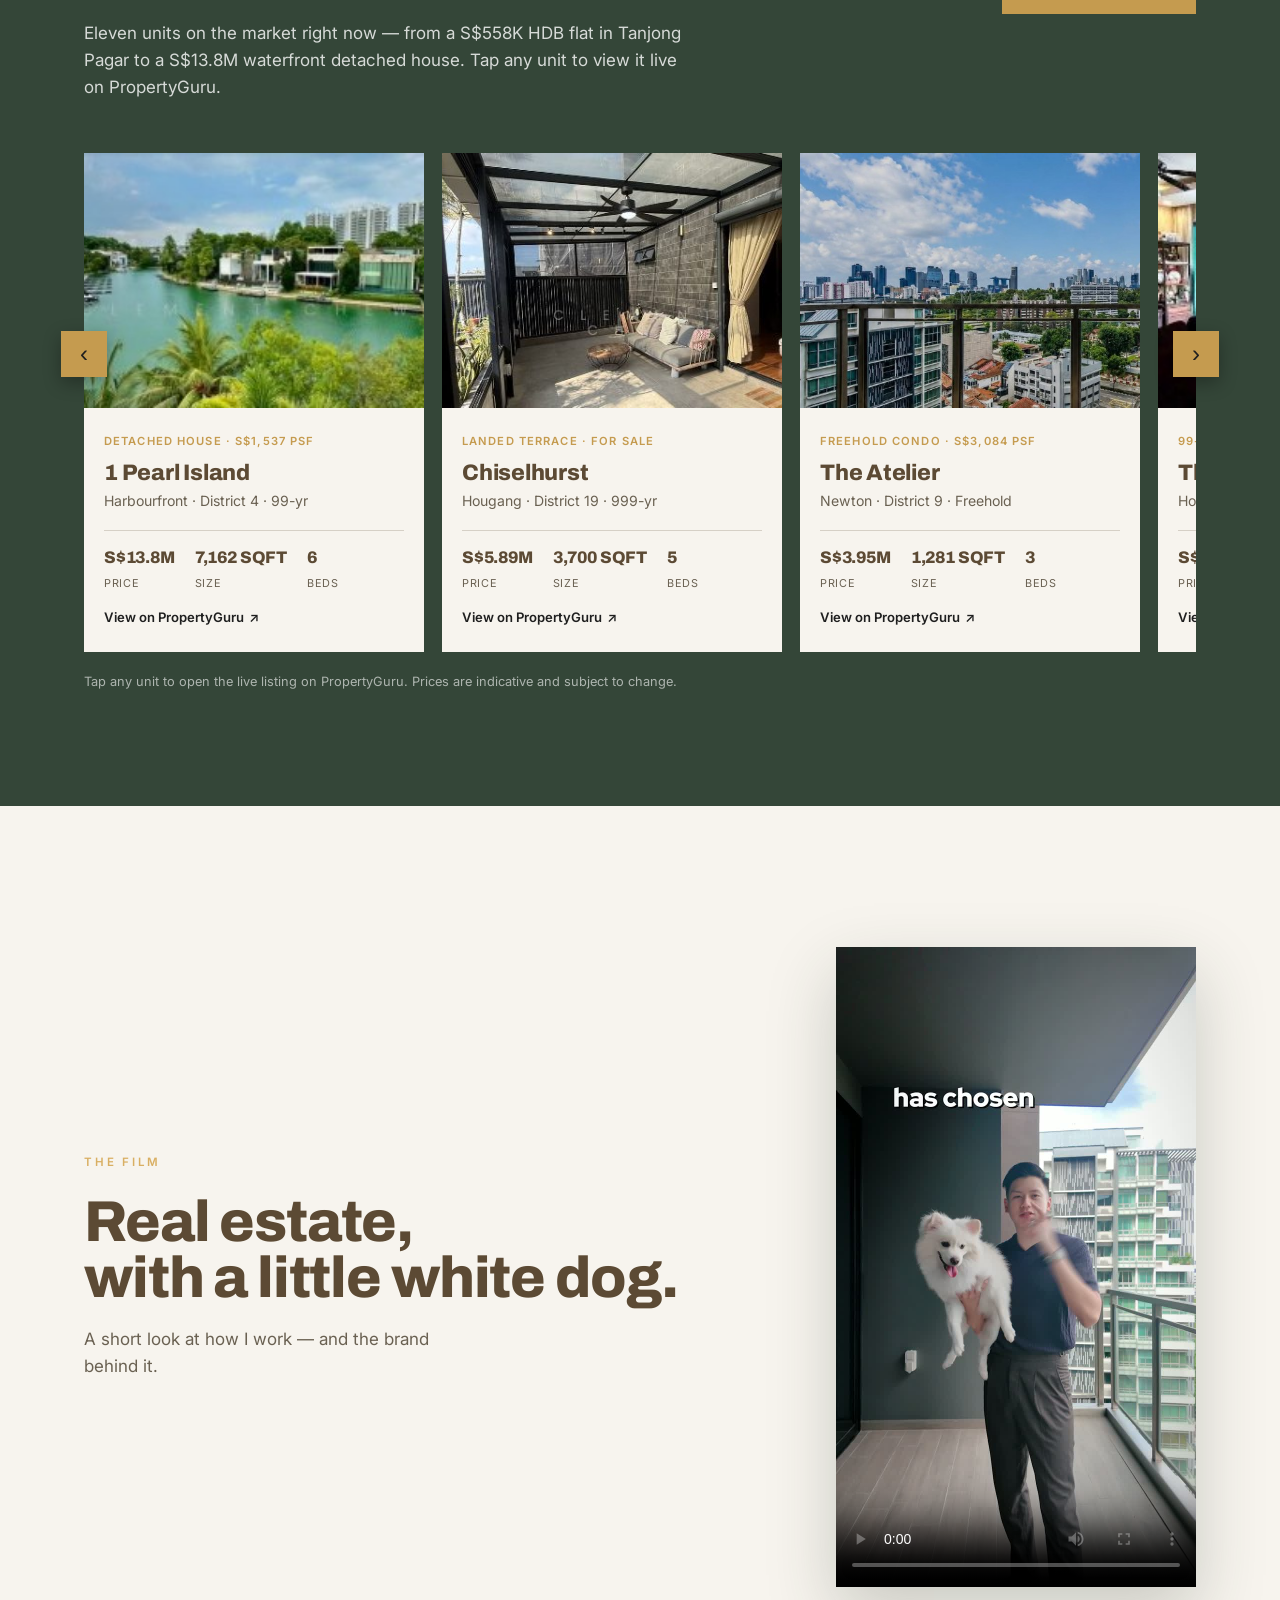
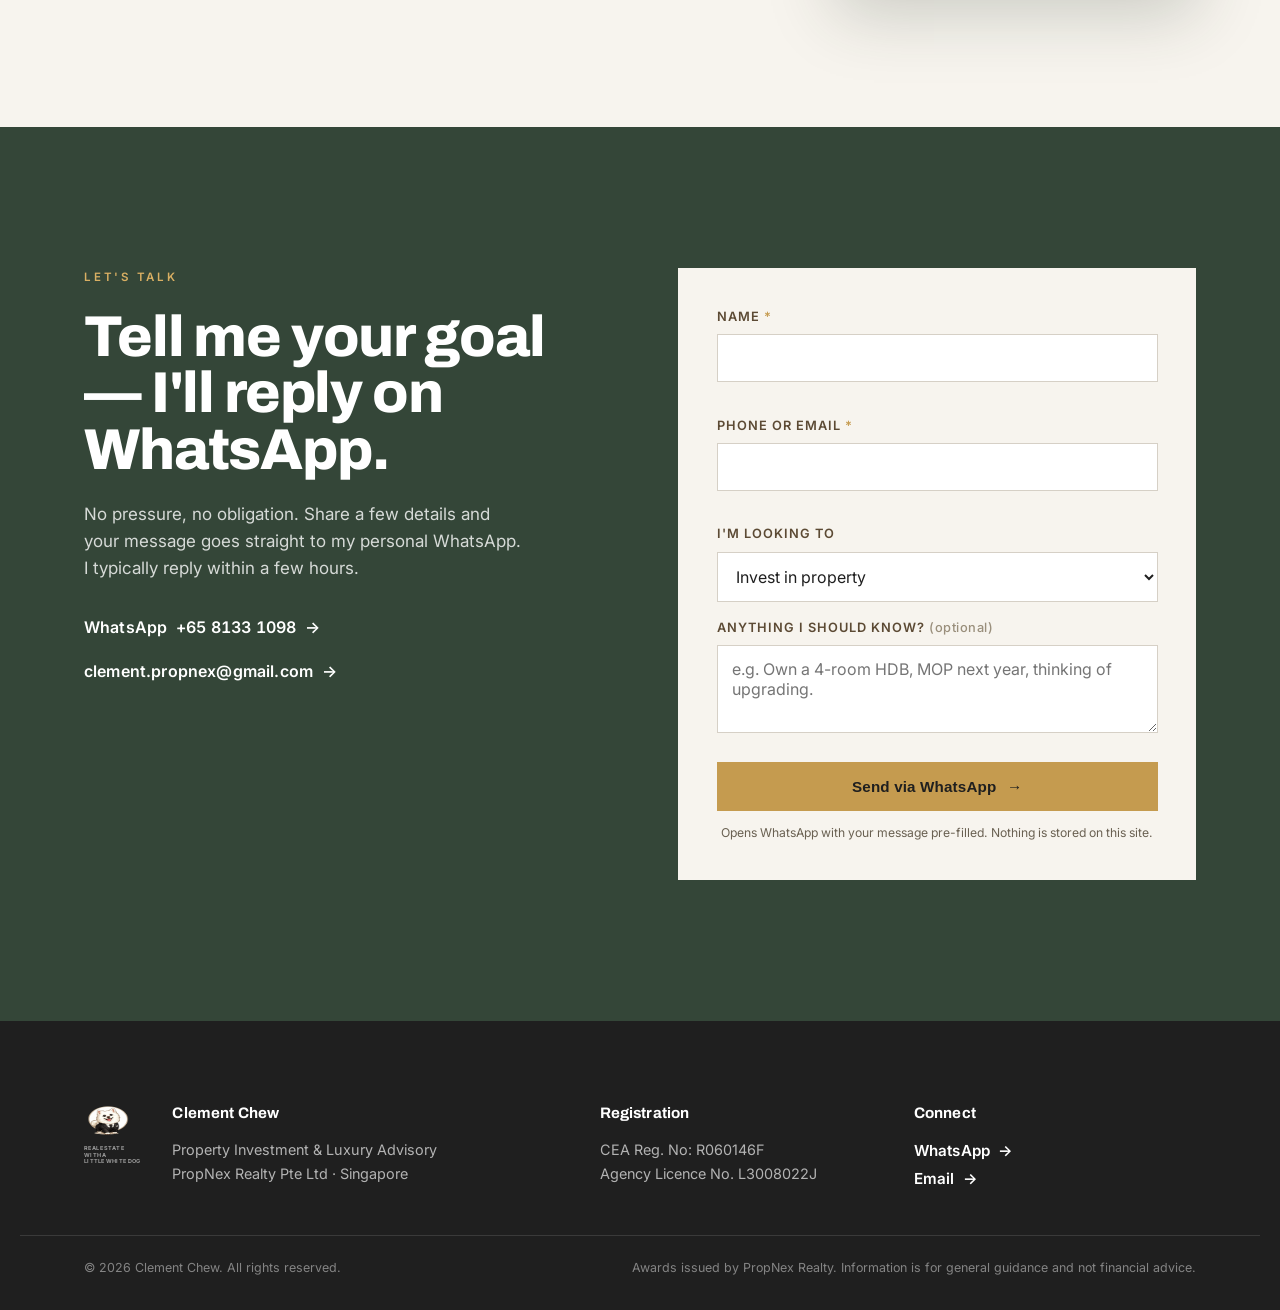
==== commit 0850d7e2: "Add files via upload" ====
--- a/index.html
+++ b/index.html
@@ -1,593 +1,597 @@
-<!DOCTYPE html>
-<html lang="en">
-<head>
-  <meta charset="UTF-8" />
-  <meta name="viewport" content="width=device-width, initial-scale=1.0" />
-  <title>Clement Chew — Property Investment &amp; Luxury Advisory · PropNex Singapore</title>
-  <meta name="description" content="Clement Chew is an award-winning PropNex consultant in Singapore. Property investment advisory, asset progression and luxury acquisitions — numbers-led, discreet, and built around your goals. Start on WhatsApp." />
-
-  <meta property="og:type" content="website" />
-  <meta property="og:title" content="Clement Chew — Property Investment & Luxury Advisory" />
-  <meta property="og:description" content="Award-winning PropNex consultant in Singapore. Build. Hold. Progress." />
-  <meta property="og:image" content="assets/proof-wall.jpg" />
-  <link rel="icon" type="image/png" href="assets/mascot.png" />
-
-  <link rel="preconnect" href="https://fonts.googleapis.com" />
-  <link rel="preconnect" href="https://fonts.gstatic.com" crossorigin />
-  <link href="https://fonts.googleapis.com/css2?family=Archivo:wght@500;600;700;800;900&family=Cinzel:wght@400;500;600;700&family=Inter:wght@400;500;600;700&display=swap" rel="stylesheet" />
-
-  <link rel="stylesheet" href="styles.css" />
-</head>
-<body id="top">
-
-  <!-- ===================== NAV ===================== -->
-  <header class="nav" id="nav">
-    <div class="nav-inner">
-      <a class="brand" href="#top" aria-label="Clement Chew — home">
-        <img src="assets/mascot.png" alt="" width="40" height="40" />
-        <span class="brand-word">Clement&nbsp;Chew</span>
-      </a>
-      <nav class="nav-links" id="navLinks" aria-label="Primary">
-        <a href="#recognition">Track record</a>
-        <a href="#reviews">Reviews</a>
-        <a href="#approach">Approach</a>
-        <a href="#spotlight">Spotlight</a>
-        <a href="#listings">Listings</a>
-        <a href="#contact">Contact</a>
-      </nav>
-      <a class="nav-cta arrow" href="#contact" data-wa="Hi Clement, I came across your website and would like to find out more.">WhatsApp<span class="ar">&#8594;</span></a>
-      <button class="nav-toggle" id="navToggle" aria-label="Open menu" aria-expanded="false" aria-controls="navLinks"><span></span><span></span></button>
-    </div>
-  </header>
-
-  <main>
-    <!-- ===================== HERO ===================== -->
-    <section class="hero">
-      <img class="hero-bg" src="assets/proof-wall.jpg" alt="Clement Chew at the PropNex Top Producers recognition wall" />
-      <div class="hero-scrim"></div>
-      <div class="hero-inner">
-        <div class="hero-copy">
-        <p class="eyebrow light">Property Investment &amp; Luxury Advisory · Singapore</p>
-        <h1 class="hero-title">Plan.<br />Progress.<br />Retire.</h1>
-        <div class="rank-pill">
-          <svg viewBox="0 0 24 24" aria-hidden="true"><path d="M8 21h8M12 17v4M7 4h10v4a5 5 0 01-10 0V4zM7 5H4v2a3 3 0 003 3M17 5h3v2a3 3 0 01-3 3" fill="none" stroke="currentColor" stroke-width="1.8" stroke-linecap="round" stroke-linejoin="round"/></svg>
-          <span>Ranked <strong>Top 213 / 14,000</strong> PropNex agents · <strong>2025</strong></span>
-        </div>
-        <p class="hero-sub">Buying a house can be stressful. Contact me for a proven planning system &amp; strategy — for a clear, safe view every step of the way.</p>
-        <div class="hero-actions">
-          <a class="btn-solid arrow" href="#contact" data-wa="Hi Clement, I'd like a no-obligation property consultation.">Start on WhatsApp<span class="ar">&#8594;</span></a>
-          <a class="arrow light" href="#recognition">See the track record<span class="ar">&#8594;</span></a>
-        </div>
-        </div>
-      </div>
-    </section>
-
-    <!-- ===================== FLYING AWARDS (scroll-driven) ===================== -->
-    <section class="fly" id="awards">
-      <div class="fly-sticky">
-        <div class="fly-items" aria-hidden="true">
-          <img class="fly-item" src="assets/awards/fly-02.jpg" alt="" loading="lazy" />
-          <img class="fly-item" src="assets/awards/fly-05.jpg" alt="" loading="lazy" />
-          <img class="fly-item" src="assets/awards/fly-08.jpg" alt="" loading="lazy" />
-          <img class="fly-item" src="assets/awards/fly-12.jpg" alt="" loading="lazy" />
-          <img class="fly-item" src="assets/awards/fly-13.jpg" alt="" loading="lazy" />
-          <img class="fly-item" src="assets/awards/fly-14.jpg" alt="" loading="lazy" />
-          <img class="fly-item" src="assets/awards/fly-16.jpg" alt="" loading="lazy" />
-          <img class="fly-item" src="assets/awards/fly-19.jpg" alt="" loading="lazy" />
-          <img class="fly-item" src="assets/awards/fly-20.jpg" alt="" loading="lazy" />
-          <img class="fly-item" src="assets/awards/fly-24.jpg" alt="" loading="lazy" />
-          <img class="fly-item" src="assets/awards/fly-28.jpg" alt="" loading="lazy" />
-          <img class="fly-item" src="assets/awards/fly-31.jpg" alt="" loading="lazy" />
-          <img class="fly-item" src="assets/awards/fly-34.jpg" alt="" loading="lazy" />
-          <img class="fly-item" src="assets/awards/fly-36.jpg" alt="" loading="lazy" />
-          <img class="fly-item" src="assets/awards/fly-37.jpg" alt="" loading="lazy" />
-          <img class="fly-item" src="assets/awards/fly-38.jpg" alt="" loading="lazy" />
-          <img class="fly-item" src="assets/awards/fly-39.jpg" alt="" loading="lazy" />
-          <img class="fly-item" src="assets/awards/fly-40.jpg" alt="" loading="lazy" />
-          <img class="fly-item" src="assets/awards/fly-41.jpg" alt="" loading="lazy" />
-          <img class="fly-item" src="assets/awards/fly-42.jpg" alt="" loading="lazy" />
-        </div>
-        <div class="fly-center">
-          <p class="eyebrow light">Awards</p>
-          <h2>Successful family portfolios built for early retirement.</h2>
-          <a class="btn-solid arrow" href="#contact" data-wa="Hi Clement, I'd like to build a property portfolio for early retirement. Where do I start?">Find out more<span class="ar">&#8594;</span></a>
-        </div>
-      </div>
-    </section>
-
-    <!-- ===================== SPLIT / ABOUT ===================== -->
-    <section class="split" id="about">
-      <div class="split-pane">
-      <div class="split-media">
-        <img src="assets/hero.jpg" alt="Clement Chew, PropNex Associate Group Director — studio portrait" width="853" height="1280" loading="lazy" decoding="async" />
-      </div>
-      <div class="split-body">
-        <p class="eyebrow">The advisor</p>
-        <h2>Nine years.<br />One standard:<br />honest numbers.</h2>
-        <p>I'm Clement Chew, an award-winning PropNex Associate Group Director helping investors and homeowners make confident, numbers-led decisions — from asset progression and portfolio strategy to luxury and new-launch acquisitions.</p>
-        <p>My edge is a <em>margin of safety</em>. I look for undervalued, high-growth units — often priced up to 20% below next year — so you start with a cushion built in, never a gamble.</p>
-        <p>Now in my ninth year and a Top Producer every year since 2019, my clients span HDB upgraders, private investors and luxury buyers — and they stay because the advice is straight: yields, holding power and exit planning, before any recommendation.</p>
-        <p>The promise is simple. Honest numbers, a discreet process, and a strategy built around <em>your</em> goals — not a quota.</p>
-        <a class="arrow" href="#contact" data-wa="Hi Clement, I'd like to understand my property options. Can we chat?">Speak with me<span class="ar">&#8594;</span></a>
-      </div>
-      </div>
-    </section>
-
-    <!-- ===================== ROE (full-bleed forest) ===================== -->
-    <section class="roe">
-      <div class="wrap roe-grid">
-        <div class="roe-copy">
-        <p class="eyebrow light">The outcome</p>
-        <p class="roe-line">On average, my clients grow their equity <span class="roe-figure">15%</span> a year.</p>
-        <p class="roe-sub">Not by chance — by a strategy with a built-in margin of safety: undervalued units, high-growth locations, and entry prices up to 20% below next year. You start ahead, not exposed.</p>
-        <a class="btn-solid arrow" href="#contact" data-wa="Hi Clement, I saw your clients average a 15% ROE — I'd love to find out how you can do it for me too.">Find out how<span class="ar">&#8594;</span></a>
-        <p class="roe-note">Average return on equity generated across past client transactions.</p>
-        </div>
-        <figure class="roe-chart" role="img" aria-label="Line chart: equity compounding at about 15% per year over five years.">
-          <svg viewBox="0 0 520 240" xmlns="http://www.w3.org/2000/svg" aria-hidden="true">
-            <defs>
-              <linearGradient id="roeGrad" x1="0" y1="0" x2="0" y2="1">
-                <stop offset="0" stop-color="#D9AF63" stop-opacity="0.55" />
-                <stop offset="1" stop-color="#D9AF63" stop-opacity="0.04" />
-              </linearGradient>
-            </defs>
-            <line class="roe-grid-line" x1="30" y1="200" x2="490" y2="200" />
-            <line class="roe-grid-line" x1="30" y1="142" x2="490" y2="142" />
-            <line class="roe-grid-line" x1="30" y1="84" x2="490" y2="84" />
-            <path class="roe-area" d="M30 200 L122 174 L214 144 L306 109 L398 70 L490 24 L490 200 Z" />
-            <path class="roe-line-path" d="M30 200 L122 174 L214 144 L306 109 L398 70 L490 24" />
-            <g class="roe-dots">
-              <circle class="roe-dot" cx="30" cy="200" r="3.5" />
-              <circle class="roe-dot" cx="122" cy="174" r="3.5" />
-              <circle class="roe-dot" cx="214" cy="144" r="3.5" />
-              <circle class="roe-dot" cx="306" cy="109" r="3.5" />
-              <circle class="roe-dot" cx="398" cy="70" r="3.5" />
-              <circle class="roe-dot roe-dot-end" cx="490" cy="24" r="6" />
-            </g>
-            <text class="roe-axis-label" x="30" y="223" text-anchor="middle">Now</text>
-            <text class="roe-axis-label" x="122" y="223" text-anchor="middle">+1</text>
-            <text class="roe-axis-label" x="214" y="223" text-anchor="middle">+2</text>
-            <text class="roe-axis-label" x="306" y="223" text-anchor="middle">+3</text>
-            <text class="roe-axis-label" x="398" y="223" text-anchor="middle">+4</text>
-            <text class="roe-axis-label" x="490" y="223" text-anchor="middle">+5 yrs</text>
-          </svg>
-          <figcaption class="roe-chart-cap"><span>+15% ROE p.a.</span></figcaption>
-        </figure>
-      </div>
-    </section>
-
-    <!-- ===================== RECOGNITION (portfolio grid) ===================== -->
-    <section class="recognition" id="recognition">
-      <div class="wrap">
-        <div class="section-head center">
-          <p class="eyebrow">Recognition &amp; Track Record</p>
-          <h2>Awards earned, not claimed.</h2>
-          <p class="section-sub">39 awards over nine years in the business &mdash; independently issued by PropNex, Singapore's largest listed real estate agency. Below are my signature wins and most recent recognitions.</p>
-        </div>
-
-        <div class="award-grid">
-          <article class="award-card">
-            <div class="award-top">
-              <span class="award-badge">&times;8</span>
-              <span class="award-years">2019 &middot; 2020 &middot; 2021 &middot; 2022 &middot; 2023 &middot; 2024 &middot; 2025 &middot; 2026</span>
-            </div>
-            <h3>Top Producer</h3>
-            <p>A consistent PropNex Top Producer, awarded every single year since 2019 &mdash; through every market cycle.</p>
-          </article>
-
-          <article class="award-card">
-            <div class="award-top">
-              <span class="award-badge">&times;5</span>
-              <span class="award-years">2022 &middot; 2023 &middot; 2025 &middot; 2026</span>
-            </div>
-            <h3>Platinum Achiever</h3>
-            <p>Sustained elite production, awarded repeatedly across consecutive years.</p>
-          </article>
-
-          <article class="award-card">
-            <div class="award-top">
-              <span class="award-badge">&times;5</span>
-              <span class="award-years">2022 &middot; 2023 &middot; 2024 &middot; 2025 &middot; 2026</span>
-            </div>
-            <h3>Top Transactor</h3>
-            <p>Among the highest in transaction volume, awarded every year from 2022 to 2026.</p>
-          </article>
-
-          <article class="award-card">
-            <div class="award-top">
-              <span class="award-badge">2026</span>
-              <span class="award-years">Latest honour</span>
-            </div>
-            <h3>Top Individual Producer</h3>
-            <p>Most recent recognition &mdash; May 2026 &mdash; for outstanding individual performance.</p>
-          </article>
-
-          <article class="award-card award-card--feature">
-            <div class="award-top">
-              <span class="award-badge award-badge--star">
-                <svg viewBox="0 0 24 24" aria-hidden="true"><path d="M12 2l2.9 6 6.6.9-4.8 4.6 1.2 6.5L12 18.9 6.1 20.9l1.2-6.5L2.5 8.9 9.1 8z" fill="currentColor"/></svg>
-              </span>
-              <span class="award-years">Recognised standing</span>
-            </div>
-            <h3>PropNex Ambassador</h3>
-            <p>Recognised as a PropNex Ambassador for consistent service and standing within the agency.</p>
-          </article>
-
-          <article class="award-card">
-            <div class="award-top">
-              <span class="award-badge">Rank</span>
-              <span class="award-years">PropNex &middot; 2025</span>
-            </div>
-            <h3>Top 213 of 14,000</h3>
-            <p>Ranked among the top 213 of more than 14,000 PropNex agents in 2025.</p>
-          </article>
-        </div>
-      </div>
-    </section>
-
-    <!-- ===================== REVIEWS ===================== -->
-    <section class="reviews" id="reviews">
-      <div class="wrap">
-        <div class="reviews-head">
-          <div>
-            <p class="eyebrow">Client reviews</p>
-            <h2>A five-star agent.</h2>
-          </div>
-          <div class="reviews-score">
-            <span class="score-num">5.0</span>
-            <span class="score-stars" aria-hidden="true">&#9733;&#9733;&#9733;&#9733;&#9733;</span>
-            <span class="score-meta">5-star rated<br />on PropertyAgentsRating</span>
-          </div>
-        </div>
-
-        <div class="review-grid">
-          <figure class="review">
-            <span class="stars" aria-label="5 out of 5 stars">&#9733;&#9733;&#9733;&#9733;&#9733;</span>
-            <blockquote>Your responsiveness and prompt communication made everything smooth and stress-free.</blockquote>
-            <figcaption><strong>Narayanan Ganeshmani</strong><span>Seller &middot; Mar 2026</span></figcaption>
-          </figure>
-          <figure class="review">
-            <span class="stars" aria-label="5 out of 5 stars">&#9733;&#9733;&#9733;&#9733;&#9733;</span>
-            <blockquote>Very detailed, professional and thoughtful &mdash; an agent who goes the extra mile for his clients.</blockquote>
-            <figcaption><strong>Cameron</strong><span>Buyer &middot; Mar 2026</span></figcaption>
-          </figure>
-          <figure class="review">
-            <span class="stars" aria-label="5 out of 5 stars">&#9733;&#9733;&#9733;&#9733;&#9733;</span>
-            <blockquote>Consistently professional, well-prepared and highly knowledgeable &mdash; across multiple transactions.</blockquote>
-            <figcaption><strong>Jabez Lee</strong><span>Buyer &middot; Mar 2026</span></figcaption>
-          </figure>
-          <figure class="review">
-            <span class="stars" aria-label="5 out of 5 stars">&#9733;&#9733;&#9733;&#9733;&#9733;</span>
-            <blockquote>A miracle worker who makes the impossible possible &mdash; Clement made it all happen in 7 days.</blockquote>
-            <figcaption><strong>Yap Chin Vie</strong><span>Buyer &middot; Apr 2025</span></figcaption>
-          </figure>
-        </div>
-
-        <a class="arrow" href="https://propertyagentsrating.com/profile/R060146F" target="_blank" rel="noopener">Read more reviews<span class="ar">&#8594;</span></a>
-      </div>
-    </section>
-
-
-    <!-- ===================== APPROACH (numbered sequence) ===================== -->
-    <section class="approach" id="approach">
-      <div class="wrap">
-        <div class="section-head">
-          <p class="eyebrow">The safety net</p>
-          <h2>A safety net at every step.</h2>
-          <p class="section-sub">A proven, four-step system so you always know where you stand — and only move when it's genuinely safe.</p>
-        </div>
-        <ol class="steps">
-          <li class="step">
-            <span class="step-no">01</span>
-            <h3>Understand</h3>
-            <p>Your finances, goals and timeline — CPF, loan headroom and the holding power to ride out any market.</p>
-          </li>
-          <li class="step">
-            <span class="step-no">02</span>
-            <h3>Stress-test</h3>
-            <p>We pressure-test affordability and the downside first, so you only commit when the numbers are genuinely safe.</p>
-          </li>
-          <li class="step">
-            <span class="step-no">03</span>
-            <h3>Find the margin</h3>
-            <p>I hunt for undervalued, high-growth units priced up to 20% below next year — your cushion, built in before you buy.</p>
-          </li>
-          <li class="step">
-            <span class="step-no">04</span>
-            <h3>Progress safely</h3>
-            <p>Buy below value, hold with confidence, and compound — one home into a stronger, deliberate portfolio.</p>
-          </li>
-        </ol>
-      </div>
-    </section>
-
-    <!-- ===================== PROPERTY SPOTLIGHT (Thomson Reserve) ===================== -->
-    <section class="spotlight" id="spotlight">
-      <div class="spot-bg" aria-hidden="true"></div>
-      <div class="spot-scrim" aria-hidden="true"></div>
-      <div class="wrap spot-inner">
-        <div class="spot-head">
-          <p class="eyebrow light">Property spotlight</p>
-          <img class="spot-logo" src="assets/spotlight/tr-logo-dark.png" alt="Thomson Reserve" width="760" height="282" loading="lazy" />
-          <p class="spot-meta">District 20 &middot; Upper Thomson&nbsp;&nbsp;|&nbsp;&nbsp;Previewing <strong>October 2026</strong></p>
-          <p class="spot-sub">1,268 homes on five hectares of the former Thomson View, with a sheltered gateway putting you <strong>two minutes from Upper Thomson MRT</strong> and inside the <strong>1km Ai Tong School</strong> zone. The land was secured at <strong>$1,178 psf ppr</strong> &mdash; an RCR address bought at a lower land cost than most recent OCR launches.</p>
-          <a class="btn-solid arrow" href="#contact" data-wa="Hi Clement, I'd like the Thomson Reserve details — floor plans, pricing and VIP preview registration.">Enquire about Thomson Reserve<span class="ar">&#8594;</span></a>
-        </div>
-
-        <figure class="spot-safety spot-render">
-          <span class="spot-flag">Thomson Reserve</span>
-          <img src="assets/spotlight/tr-render.jpg" alt="Artist's impression of Thomson Reserve — the lit arrival pavilion and residential towers at Bright Hill Drive, Upper Thomson." width="519" height="360" loading="lazy" />
-          <figcaption>Artist's impression &mdash; arrival court, Bright Hill Drive.</figcaption>
-        </figure>
-
-        <div class="spot-facts">
-          <div class="fact"><b>1,268</b><span>units across 5 hectares</span></div>
-          <div class="fact"><b>99 yrs</b><span>leasehold, District 20</span></div>
-          <div class="fact"><b>2&ndash;5 BR</b><span>some with private lift</span></div>
-          <div class="fact"><b>2 min</b><span>sheltered walk to Upper Thomson MRT</span></div>
-        </div>
-
-        <div class="spot-nets tr-nets">
-          <figure class="spot-safety">
-            <span class="spot-flag">The safety net &middot; Land cost</span>
-            <img src="assets/spotlight/tr-landcost.jpg" alt="Land cost comparison chart. Thomson Reserve sits at the bottom at S$1,178 psf ppr — lower than OCR sites Chuan Grove S$1,331–1,376, Bedok Rise S$1,330, Lentor Central S$1,278 and Hougang Central S$1,179; lower than RCR sites Dover Drive S$1,556, Kallang Close S$1,415 and Telok Blangah S$1,326; and far below CCR sites Bukit Timah Road (Newton) S$1,820 and Dunearn Road S$1,625." width="1100" height="1311" loading="lazy" />
-            <figcaption>Recent government land sales, all regions &mdash; Thomson Reserve is the lowest of the lot.</figcaption>
-          </figure>
-
-          <div class="spot-video">
-            <p class="eyebrow light">Walk it with me</p>
-            <h3>Why I keep coming back to this one.</h3>
-            <p class="spot-vsub">Two minutes on the ground at Upper Thomson &mdash; what the address actually gives you, and where the margin of safety sits.</p>
-            <div class="vid-frame">
-              <video controls preload="none" playsinline poster="assets/spotlight/tr-ugc-poster.jpg" width="720" height="1280">
-                <source src="assets/spotlight/tr-ugc.mp4" type="video/mp4" />
-                Your browser can't play this video. <a href="assets/spotlight/tr-ugc.mp4">Download it instead</a>.
-              </video>
-            </div>
-          </div>
-        </div>
-
-        <div class="spot-savings">
-          <p class="eyebrow light">Your margin of safety</p>
-          <p class="spot-savings-lead">Every comparable site around it cost the developer more per square foot of land &mdash; and land cost is the floor under launch pricing. The clearest read is the newest one: an <em>Outside Central Region</em> plot in Bedok just drew a record bid 30% above what this Upper Thomson site cost.</p>
-          <div class="savings-grid">
-            <div class="saving lead">
-              <span class="saving-tag">Newest benchmark &middot; 1 Sep 2026</span>
-              <b>Bedok is 30% more</b>
-              <span>expensive land than Thomson Reserve. The record New Upper Changi site drew a top bid of <strong>$1,537 psf ppr</strong> on 1 Sep 2026 &mdash; against <strong>$1,178</strong> here &mdash; from the <strong>same UOL &middot; CapitaLand &middot; SingLand consortium</strong> that bought Thomson View. <a href="https://www.straitstimes.com/singapore/housing/uol-capitaland-aim-high-with-s1-4-billion-or-s1537-psf-ppr-bid-for-new-upper-changi-site" target="_blank" rel="noopener">Read it in The Straits Times<span class="ar">&#8594;</span></a></span>
-            </div>
-            <div class="saving"><b>$447/psf</b><span>below Dunearn Road (CCR), awarded at $1,625 psf ppr</span></div>
-            <div class="saving"><b>$642/psf</b><span>below Bukit Timah Road, Newton (CCR), at $1,820 psf ppr</span></div>
-          </div>
-          <p class="spot-foot">Land costs are psf ppr. The New Upper Changi figure is the <em>top bid</em> at the tender close of 1 Sep 2026 &mdash; URA has not yet awarded the site. Launch pricing is not yet released &mdash; message me for floor plans, indicative pricing and VIP preview registration ahead of the public launch.<br /><em>*Previewing October 2026, subject to approval of sale.</em></p>
-        </div>
-      </div>
-    </section>
-
-    <!-- ===================== LISTINGS ===================== -->
-    <section class="listings" id="listings">
-      <div class="listings-inner wrap">
-        <div class="listings-text">
-          <p class="eyebrow light">On the market</p>
-          <h2>See what I'm selling now.</h2>
-          <p>Eleven units on the market right now — from a S$558K HDB flat in Tanjong Pagar to a S$13.8M waterfront detached house. Tap any unit to view it live on PropertyGuru.</p>
-        </div>
-        <a class="btn-solid arrow" href="https://www.propertyguru.com.sg/agent/clement-chew-623678" target="_blank" rel="noopener">View all listings<span class="ar">&#8594;</span></a>
-      </div>
-
-      <div class="carousel wrap" id="listingCarousel">
-        <div class="car-track" id="carTrack">
-          <a class="listing" href="https://www.propertyguru.com.sg/property-for-sale?listedById=623678&isCommercial=false&listingType=sale&locale=en" target="_blank" rel="noopener">
-            <div class="listing-shot"><img class="listing-photo" src="assets/listings/pearl-island.jpg" alt="1 Pearl Island — waterfront frontage on the Keppel Bay channel" loading="lazy" onerror="this.remove()" /><span>1 Pearl Island</span></div>
-            <div class="listing-info">
-              <span class="listing-type">Detached house &middot; S$1,537 psf</span>
-              <h3>1 Pearl Island</h3>
-              <span class="listing-loc">Harbourfront &middot; District 4 &middot; 99-yr</span>
-              <div class="listing-figs"><span><b>S$13.8M</b>Price</span><span><b>7,162&nbsp;sqft</b>Size</span><span><b>6</b>Beds</span></div>
-              <span class="listing-view">View on PropertyGuru<span class="ar">&#8599;</span></span>
-            </div>
-          </a>
-          <a class="listing" href="https://www.propertyguru.com.sg/listing/for-sale-chiselhurst-colchester-cardiff-500174506" target="_blank" rel="noopener">
-            <div class="listing-shot"><img class="listing-photo" src="assets/listings/chiselhurst.jpg" alt="Chiselhurst" loading="lazy" onerror="this.remove()" /><span>Chiselhurst</span></div>
-            <div class="listing-info">
-              <span class="listing-type">Landed terrace &middot; For sale</span>
-              <h3>Chiselhurst</h3>
-              <span class="listing-loc">Hougang &middot; District 19 &middot; 999-yr</span>
-              <div class="listing-figs"><span><b>S$5.89M</b>Price</span><span><b>3,700&nbsp;sqft</b>Size</span><span><b>5</b>Beds</span></div>
-              <span class="listing-view">View on PropertyGuru<span class="ar">&#8599;</span></span>
-            </div>
-          </a>
-          <a class="listing" href="https://www.propertyguru.com.sg/listing/for-sale-the-atelier-60222171" target="_blank" rel="noopener">
-            <div class="listing-shot"><img class="listing-photo" src="assets/listings/atelier.jpg" alt="The Atelier" loading="lazy" onerror="this.remove()" /><span>The Atelier</span></div>
-            <div class="listing-info">
-              <span class="listing-type">Freehold condo &middot; S$3,084 psf</span>
-              <h3>The Atelier</h3>
-              <span class="listing-loc">Newton &middot; District 9 &middot; Freehold</span>
-              <div class="listing-figs"><span><b>S$3.95M</b>Price</span><span><b>1,281&nbsp;sqft</b>Size</span><span><b>3</b>Beds</span></div>
-              <span class="listing-view">View on PropertyGuru<span class="ar">&#8599;</span></span>
-            </div>
-          </a>
-          <a class="listing" href="https://www.propertyguru.com.sg/property-for-sale?listedById=623678&isCommercial=false&listingType=sale&locale=en" target="_blank" rel="noopener">
-            <div class="listing-shot"><img class="listing-photo" src="assets/listings/minton.jpg" alt="The Minton — dining area opening onto the balcony" loading="lazy" onerror="this.remove()" /><span>The Minton</span></div>
-            <div class="listing-info">
-              <span class="listing-type">99-year condo &middot; S$1,624 psf</span>
-              <h3>The Minton</h3>
-              <span class="listing-loc">Hougang &middot; District 19 &middot; 99-yr</span>
-              <div class="listing-figs"><span><b>S$2.85M</b>Price</span><span><b>1,755&nbsp;sqft</b>Size</span><span><b>4</b>Beds</span></div>
-              <span class="listing-view">View on PropertyGuru<span class="ar">&#8599;</span></span>
-            </div>
-          </a>
-          <a class="listing" href="https://www.propertyguru.com.sg/property-for-sale?listedById=623678&isCommercial=false&listingType=sale&locale=en" target="_blank" rel="noopener">
-            <div class="listing-shot"><img class="listing-photo" src="assets/listings/atlassia.jpg" alt="Atlassia — open kitchen with timber cabinetry" loading="lazy" onerror="this.remove()" /><span>Atlassia</span></div>
-            <div class="listing-info">
-              <span class="listing-type">Freehold condo &middot; S$2,404 psf</span>
-              <h3>Atlassia</h3>
-              <span class="listing-loc">Joo Chiat &middot; District 15 &middot; Freehold</span>
-              <div class="listing-figs"><span><b>S$2.25M</b>Price</span><span><b>936&nbsp;sqft</b>Size</span><span><b>3</b>Beds</span></div>
-              <span class="listing-view">View on PropertyGuru<span class="ar">&#8599;</span></span>
-            </div>
-          </a>
-          <a class="listing" href="https://www.propertyguru.com.sg/listing/for-sale-the-m-25346962" target="_blank" rel="noopener">
-            <div class="listing-shot"><img class="listing-photo" src="assets/listings/the-m-2.jpg" alt="The M" loading="lazy" onerror="this.remove()" /><span>The M</span></div>
-            <div class="listing-info">
-              <span class="listing-type">99-year condo &middot; S$3,074 psf</span>
-              <h3>The M</h3>
-              <span class="listing-loc">Bugis &middot; District 7 &middot; 99-yr</span>
-              <div class="listing-figs"><span><b>S$1.82M</b>Price</span><span><b>592&nbsp;sqft</b>Size</span><span><b>2</b>Beds</span></div>
-              <span class="listing-view">View on PropertyGuru<span class="ar">&#8599;</span></span>
-            </div>
-          </a>
-          <a class="listing" href="https://www.propertyguru.com.sg/listing/for-sale-the-m-24194344" target="_blank" rel="noopener">
-            <div class="listing-shot"><img class="listing-photo" src="assets/listings/the-m-1.jpg" alt="The M" loading="lazy" onerror="this.remove()" /><span>The M</span></div>
-            <div class="listing-info">
-              <span class="listing-type">99-year condo &middot; S$3,007 psf</span>
-              <h3>The M</h3>
-              <span class="listing-loc">Bugis &middot; District 7 &middot; 99-yr</span>
-              <div class="listing-figs"><span><b>S$1.78M</b>Price</span><span><b>592&nbsp;sqft</b>Size</span><span><b>2</b>Beds</span></div>
-              <span class="listing-view">View on PropertyGuru<span class="ar">&#8599;</span></span>
-            </div>
-          </a>
-          <a class="listing" href="https://www.propertyguru.com.sg/property-for-sale?listedById=623678&isCommercial=false&listingType=sale&locale=en" target="_blank" rel="noopener">
-            <div class="listing-shot"><img class="listing-photo" src="assets/listings/midas.jpg" alt="The Midas — living and dining area" loading="lazy" onerror="this.remove()" /><span>The Midas</span></div>
-            <div class="listing-info">
-              <span class="listing-type">Freehold apartment &middot; S$1,121 psf</span>
-              <h3>The Midas</h3>
-              <span class="listing-loc">Geylang &middot; District 14 &middot; Freehold</span>
-              <div class="listing-figs"><span><b>S$1.75M</b>Price</span><span><b>1,561&nbsp;sqft</b>Size</span><span><b>3</b>Beds</span></div>
-              <span class="listing-view">View on PropertyGuru<span class="ar">&#8599;</span></span>
-            </div>
-          </a>
-          <a class="listing" href="https://www.propertyguru.com.sg/property-for-sale?listedById=623678&isCommercial=false&listingType=sale&locale=en" target="_blank" rel="noopener">
-            <div class="listing-shot"><img class="listing-photo" src="assets/listings/sky-eden.jpg" alt="Sky Eden @ Bedok — entrance hallway" loading="lazy" onerror="this.remove()" /><span>Sky Eden @ Bedok</span></div>
-            <div class="listing-info">
-              <span class="listing-type">99-year condo &middot; S$2,453 psf</span>
-              <h3>Sky Eden @ Bedok</h3>
-              <span class="listing-loc">Bedok Central &middot; District 16 &middot; 99-yr</span>
-              <div class="listing-figs"><span><b>S$1.69M</b>Price</span><span><b>689&nbsp;sqft</b>Size</span><span><b>2</b>Beds</span></div>
-              <span class="listing-view">View on PropertyGuru<span class="ar">&#8599;</span></span>
-            </div>
-          </a>
-          <a class="listing" href="https://www.propertyguru.com.sg/listing/for-sale-verticus-500150408" target="_blank" rel="noopener">
-            <div class="listing-shot"><img class="listing-photo" src="assets/listings/verticus.jpg" alt="Verticus" loading="lazy" onerror="this.remove()" /><span>Verticus</span></div>
-            <div class="listing-info">
-              <span class="listing-type">Freehold condo &middot; S$2,249 psf</span>
-              <h3>Verticus</h3>
-              <span class="listing-loc">Balestier &middot; District 12 &middot; Freehold</span>
-              <div class="listing-figs"><span><b>S$1.428M</b>Price</span><span><b>635&nbsp;sqft</b>Size</span><span><b>2</b>Beds</span></div>
-              <span class="listing-view">View on PropertyGuru<span class="ar">&#8599;</span></span>
-            </div>
-          </a>
-          <a class="listing" href="https://www.propertyguru.com.sg/property-for-sale?listedById=623678&isCommercial=false&listingType=sale&locale=en" target="_blank" rel="noopener">
-            <div class="listing-shot"><img class="listing-photo" src="assets/listings/tanjong-pagar.jpg" alt="5 Tanjong Pagar Plaza — renovated kitchen" loading="lazy" onerror="this.remove()" /><span>5 Tanjong Pagar Plaza</span></div>
-            <div class="listing-info">
-              <span class="listing-type">HDB flat &middot; S$879 psf</span>
-              <h3>5 Tanjong Pagar Plaza</h3>
-              <span class="listing-loc">Tanjong Pagar &middot; District 2 &middot; 99-yr</span>
-              <div class="listing-figs"><span><b>S$558K</b>Price</span><span><b>635&nbsp;sqft</b>Size</span><span><b>2</b>Beds</span></div>
-              <span class="listing-view">View on PropertyGuru<span class="ar">&#8599;</span></span>
-            </div>
-          </a>
-        </div>
-        <button class="car-btn car-prev" id="carPrev" type="button" aria-label="Previous listing">&#8249;</button>
-        <button class="car-btn car-next" id="carNext" type="button" aria-label="Next listing">&#8250;</button>
-      </div>
-      <p class="listings-note wrap">Tap any unit to open the live listing on PropertyGuru. Prices are indicative and subject to change.</p>
-    </section>
-
-    <!-- ===================== FILM ===================== -->
-    <section class="film" id="film">
-      <div class="wrap film-inner">
-        <div class="film-head">
-          <p class="eyebrow light">The film</p>
-          <h2>Real estate,<br />with a little white dog.</h2>
-          <p class="film-sub">A short look at how I work — and the brand behind it.</p>
-        </div>
-        <div class="film-player">
-          <video controls preload="metadata" playsinline poster="assets/brand-poster.jpg" width="720" height="1280">
-            <source src="assets/brand-video.mp4" type="video/mp4" />
-            Your browser can't play this video. <a href="assets/brand-video.mp4">Download the film instead</a>.
-          </video>
-        </div>
-      </div>
-    </section>
-
-    <!-- ===================== CONTACT ===================== -->
-    <section class="contact" id="contact">
-      <div class="contact-grid">
-        <div class="contact-intro">
-          <p class="eyebrow light">Let's talk</p>
-          <h2>Tell me your goal — I'll reply on WhatsApp.</h2>
-          <p>No pressure, no obligation. Share a few details and your message goes straight to my personal WhatsApp. I typically reply within a few hours.</p>
-          <ul class="contact-direct">
-            <li><a id="waDirect" class="arrow light" href="#" target="_blank" rel="noopener">WhatsApp <span id="waNumberLabel">+65 8133 1098</span><span class="ar">&#8594;</span></a></li>
-            <li><a class="arrow light" href="mailto:clement.propnex@gmail.com">clement.propnex@gmail.com<span class="ar">&#8594;</span></a></li>
-          </ul>
-        </div>
-
-        <form id="leadForm" class="lead-form" novalidate>
-          <div class="field">
-            <label for="lf-name">Name <span aria-hidden="true">*</span></label>
-            <input type="text" id="lf-name" name="name" autocomplete="name" required />
-            <span class="err" data-err-for="lf-name"></span>
-          </div>
-          <div class="field">
-            <label for="lf-contact">Phone or email <span aria-hidden="true">*</span></label>
-            <input type="text" id="lf-contact" name="contact" autocomplete="tel" inputmode="tel" required />
-            <span class="err" data-err-for="lf-contact"></span>
-          </div>
-          <div class="field">
-            <label for="lf-intent">I'm looking to</label>
-            <select id="lf-intent" name="intent">
-              <option value="Invest in property">Invest in property</option>
-              <option value="Plan asset progression">Plan asset progression</option>
-              <option value="Buy a home">Buy a home</option>
-              <option value="Sell my property">Sell my property</option>
-              <option value="Explore a new launch">Explore a new launch</option>
-              <option value="Just explore my options">Just explore my options</option>
-            </select>
-          </div>
-          <div class="field">
-            <label for="lf-message">Anything I should know? <span class="opt">(optional)</span></label>
-            <textarea id="lf-message" name="message" rows="3" placeholder="e.g. Own a 4-room HDB, MOP next year, thinking of upgrading."></textarea>
-          </div>
-          <button type="submit" class="btn-solid arrow full">Send via WhatsApp<span class="ar">&#8594;</span></button>
-          <p class="form-hint">Opens WhatsApp with your message pre-filled. Nothing is stored on this site.</p>
-        </form>
-      </div>
-    </section>
-  </main>
-
-  <!-- ===================== FOOTER ===================== -->
-  <footer class="footer">
-    <div class="footer-inner">
-      <div class="footer-brand">
-        <img src="assets/mascot.png" alt="" width="48" height="48" />
-        <span class="brand-tag">Real&nbsp;Estate<br />with&nbsp;A<br />Little&nbsp;White&nbsp;Dog</span>
-      </div>
-      <div class="footer-col">
-        <span class="footer-h">Clement Chew</span>
-        <p>Property Investment &amp; Luxury Advisory<br />PropNex Realty Pte Ltd · Singapore</p>
-      </div>
-      <div class="footer-col">
-        <span class="footer-h">Registration</span>
-        <p>CEA Reg. No: <span id="ceaNo">&mdash;</span><br />Agency Licence No. L3008022J</p>
-      </div>
-      <div class="footer-col">
-        <span class="footer-h">Connect</span>
-        <p><a class="arrow light" href="#contact" data-wa="Hi Clement, I'd like to enquire about property.">WhatsApp<span class="ar">&#8594;</span></a><br /><a class="arrow light" href="mailto:clement.propnex@gmail.com">Email<span class="ar">&#8594;</span></a></p>
-      </div>
-    </div>
-    <div class="footer-base wrap">
-      <span>&copy; <span id="year"></span> Clement Chew. All rights reserved.</span>
-      <span class="disclaimer">Awards issued by PropNex Realty. Information is for general guidance and not financial advice.</span>
-    </div>
-  </footer>
-
-  <a class="wa-tab arrow" id="waFloat" href="#" target="_blank" rel="noopener" aria-label="Chat with Clement on WhatsApp">
-    <svg viewBox="0 0 24 24" aria-hidden="true"><path d="M.057 24l1.687-6.163a11.867 11.867 0 01-1.587-5.946C.157 5.335 5.495 0 12.05 0a11.817 11.817 0 018.413 3.488 11.824 11.824 0 013.48 8.414c-.003 6.557-5.338 11.892-11.893 11.892a11.9 11.9 0 01-5.688-1.448L.057 24zm6.597-3.807c1.676.995 3.276 1.591 5.392 1.592 5.448 0 9.886-4.434 9.889-9.885.002-5.462-4.415-9.89-9.881-9.892-5.452 0-9.887 4.434-9.889 9.884a9.86 9.86 0 001.51 5.26l-.999 3.648 3.477-.607zm11.387-5.464c-.074-.124-.272-.198-.57-.347-.297-.149-1.758-.868-2.031-.967-.272-.099-.47-.149-.669.149-.198.297-.768.967-.941 1.165-.173.198-.347.223-.644.074-.297-.149-1.255-.462-2.39-1.475-.883-.788-1.48-1.761-1.653-2.059-.173-.297-.018-.458.13-.606.134-.133.297-.347.446-.521.151-.172.2-.296.3-.495.099-.198.05-.372-.025-.521-.075-.148-.669-1.611-.916-2.206-.242-.579-.487-.501-.669-.51l-.57-.01c-.198 0-.52.074-.792.372-.272.297-1.04 1.016-1.04 2.479 0 1.462 1.065 2.875 1.213 3.074.149.198 2.096 3.2 5.077 4.487.709.306 1.262.489 1.694.626.712.226 1.36.194 1.872.118.571-.085 1.758-.719 2.006-1.413.248-.695.248-1.29.173-1.414z"/></svg>
-    <span>WhatsApp</span>
-  </a>
-
-  <script src="script.js"></script>
-</body>
-</html>
+<!DOCTYPE html>
+<html lang="en">
+<head>
+  <meta charset="UTF-8" />
+  <meta name="viewport" content="width=device-width, initial-scale=1.0" />
+  <title>Clement Chew — Property Investment &amp; Luxury Advisory · PropNex Singapore</title>
+  <meta name="description" content="Clement Chew is an award-winning PropNex consultant in Singapore. Property investment advisory, asset progression and luxury acquisitions — numbers-led, discreet, and built around your goals. Start on WhatsApp." />
+
+  <meta property="og:type" content="website" />
+  <meta property="og:title" content="Clement Chew — Property Investment & Luxury Advisory" />
+  <meta property="og:description" content="Award-winning PropNex consultant in Singapore. Build. Hold. Progress." />
+  <meta property="og:image" content="assets/proof-wall.jpg" />
+  <link rel="icon" type="image/png" href="assets/mascot.png" />
+
+  <link rel="preconnect" href="https://fonts.googleapis.com" />
+  <link rel="preconnect" href="https://fonts.gstatic.com" crossorigin />
+  <link href="https://fonts.googleapis.com/css2?family=Archivo:wght@500;600;700;800;900&family=Cinzel:wght@400;500;600;700&family=Inter:wght@400;500;600;700&display=swap" rel="stylesheet" />
+
+  <link rel="stylesheet" href="styles.css" />
+</head>
+<body id="top">
+
+  <!-- ===================== NAV ===================== -->
+  <header class="nav" id="nav">
+    <div class="nav-inner">
+      <a class="brand" href="#top" aria-label="Clement Chew — home">
+        <img src="assets/mascot.png" alt="" width="40" height="40" />
+        <span class="brand-word">Clement&nbsp;Chew</span>
+      </a>
+      <nav class="nav-links" id="navLinks" aria-label="Primary">
+        <a href="#recognition">Track record</a>
+        <a href="#reviews">Reviews</a>
+        <a href="#approach">Approach</a>
+        <a href="#spotlight">Spotlight</a>
+        <a href="thomson-reserve/explorer/" class="nav-tr">Thomson Reserve <span class="nav-badge">3D</span></a>
+        <a href="#listings">Listings</a>
+        <a href="#contact">Contact</a>
+      </nav>
+      <a class="nav-cta arrow" href="#contact" data-wa="Hi Clement, I came across your website and would like to find out more.">WhatsApp<span class="ar">&#8594;</span></a>
+      <button class="nav-toggle" id="navToggle" aria-label="Open menu" aria-expanded="false" aria-controls="navLinks"><span></span><span></span></button>
+    </div>
+  </header>
+
+  <main>
+    <!-- ===================== HERO ===================== -->
+    <section class="hero">
+      <img class="hero-bg" src="assets/proof-wall.jpg" alt="Clement Chew at the PropNex Top Producers recognition wall" />
+      <div class="hero-scrim"></div>
+      <div class="hero-inner">
+        <div class="hero-copy">
+        <p class="eyebrow light">Property Investment &amp; Luxury Advisory · Singapore</p>
+        <h1 class="hero-title">Plan.<br />Progress.<br />Retire.</h1>
+        <div class="rank-pill">
+          <svg viewBox="0 0 24 24" aria-hidden="true"><path d="M8 21h8M12 17v4M7 4h10v4a5 5 0 01-10 0V4zM7 5H4v2a3 3 0 003 3M17 5h3v2a3 3 0 01-3 3" fill="none" stroke="currentColor" stroke-width="1.8" stroke-linecap="round" stroke-linejoin="round"/></svg>
+          <span>Ranked <strong>Top 213 / 14,000</strong> PropNex agents · <strong>2025</strong></span>
+        </div>
+        <p class="hero-sub">Buying a house can be stressful. Contact me for a proven planning system &amp; strategy — for a clear, safe view every step of the way.</p>
+        <div class="hero-actions">
+          <a class="btn-solid arrow" href="#contact" data-wa="Hi Clement, I'd like a no-obligation property consultation.">Start on WhatsApp<span class="ar">&#8594;</span></a>
+          <a class="arrow light" href="#recognition">See the track record<span class="ar">&#8594;</span></a>
+        </div>
+        </div>
+      </div>
+    </section>
+
+    <!-- ===================== FLYING AWARDS (scroll-driven) ===================== -->
+    <section class="fly" id="awards">
+      <div class="fly-sticky">
+        <div class="fly-items" aria-hidden="true">
+          <img class="fly-item" src="assets/awards/fly-02.jpg" alt="" loading="lazy" />
+          <img class="fly-item" src="assets/awards/fly-05.jpg" alt="" loading="lazy" />
+          <img class="fly-item" src="assets/awards/fly-08.jpg" alt="" loading="lazy" />
+          <img class="fly-item" src="assets/awards/fly-12.jpg" alt="" loading="lazy" />
+          <img class="fly-item" src="assets/awards/fly-13.jpg" alt="" loading="lazy" />
+          <img class="fly-item" src="assets/awards/fly-14.jpg" alt="" loading="lazy" />
+          <img class="fly-item" src="assets/awards/fly-16.jpg" alt="" loading="lazy" />
+          <img class="fly-item" src="assets/awards/fly-19.jpg" alt="" loading="lazy" />
+          <img class="fly-item" src="assets/awards/fly-20.jpg" alt="" loading="lazy" />
+          <img class="fly-item" src="assets/awards/fly-24.jpg" alt="" loading="lazy" />
+          <img class="fly-item" src="assets/awards/fly-28.jpg" alt="" loading="lazy" />
+          <img class="fly-item" src="assets/awards/fly-31.jpg" alt="" loading="lazy" />
+          <img class="fly-item" src="assets/awards/fly-34.jpg" alt="" loading="lazy" />
+          <img class="fly-item" src="assets/awards/fly-36.jpg" alt="" loading="lazy" />
+          <img class="fly-item" src="assets/awards/fly-37.jpg" alt="" loading="lazy" />
+          <img class="fly-item" src="assets/awards/fly-38.jpg" alt="" loading="lazy" />
+          <img class="fly-item" src="assets/awards/fly-39.jpg" alt="" loading="lazy" />
+          <img class="fly-item" src="assets/awards/fly-40.jpg" alt="" loading="lazy" />
+          <img class="fly-item" src="assets/awards/fly-41.jpg" alt="" loading="lazy" />
+          <img class="fly-item" src="assets/awards/fly-42.jpg" alt="" loading="lazy" />
+        </div>
+        <div class="fly-center">
+          <p class="eyebrow light">Awards</p>
+          <h2>Successful family portfolios built for early retirement.</h2>
+          <a class="btn-solid arrow" href="#contact" data-wa="Hi Clement, I'd like to build a property portfolio for early retirement. Where do I start?">Find out more<span class="ar">&#8594;</span></a>
+        </div>
+      </div>
+    </section>
+
+    <!-- ===================== SPLIT / ABOUT ===================== -->
+    <section class="split" id="about">
+      <div class="split-pane">
+      <div class="split-media">
+        <img src="assets/hero.jpg" alt="Clement Chew, PropNex Associate Group Director — studio portrait" width="853" height="1280" loading="lazy" decoding="async" />
+      </div>
+      <div class="split-body">
+        <p class="eyebrow">The advisor</p>
+        <h2>Nine years.<br />One standard:<br />honest numbers.</h2>
+        <p>I'm Clement Chew, an award-winning PropNex Associate Group Director helping investors and homeowners make confident, numbers-led decisions — from asset progression and portfolio strategy to luxury and new-launch acquisitions.</p>
+        <p>My edge is a <em>margin of safety</em>. I look for undervalued, high-growth units — often priced up to 20% below next year — so you start with a cushion built in, never a gamble.</p>
+        <p>Now in my ninth year and a Top Producer every year since 2019, my clients span HDB upgraders, private investors and luxury buyers — and they stay because the advice is straight: yields, holding power and exit planning, before any recommendation.</p>
+        <p>The promise is simple. Honest numbers, a discreet process, and a strategy built around <em>your</em> goals — not a quota.</p>
+        <a class="arrow" href="#contact" data-wa="Hi Clement, I'd like to understand my property options. Can we chat?">Speak with me<span class="ar">&#8594;</span></a>
+      </div>
+      </div>
+    </section>
+
+    <!-- ===================== ROE (full-bleed forest) ===================== -->
+    <section class="roe">
+      <div class="wrap roe-grid">
+        <div class="roe-copy">
+        <p class="eyebrow light">The outcome</p>
+        <p class="roe-line">On average, my clients grow their equity <span class="roe-figure">15%</span> a year.</p>
+        <p class="roe-sub">Not by chance — by a strategy with a built-in margin of safety: undervalued units, high-growth locations, and entry prices up to 20% below next year. You start ahead, not exposed.</p>
+        <a class="btn-solid arrow" href="#contact" data-wa="Hi Clement, I saw your clients average a 15% ROE — I'd love to find out how you can do it for me too.">Find out how<span class="ar">&#8594;</span></a>
+        <p class="roe-note">Average return on equity generated across past client transactions.</p>
+        </div>
+        <figure class="roe-chart" role="img" aria-label="Line chart: equity compounding at about 15% per year over five years.">
+          <svg viewBox="0 0 520 240" xmlns="http://www.w3.org/2000/svg" aria-hidden="true">
+            <defs>
+              <linearGradient id="roeGrad" x1="0" y1="0" x2="0" y2="1">
+                <stop offset="0" stop-color="#D9AF63" stop-opacity="0.55" />
+                <stop offset="1" stop-color="#D9AF63" stop-opacity="0.04" />
+              </linearGradient>
+            </defs>
+            <line class="roe-grid-line" x1="30" y1="200" x2="490" y2="200" />
+            <line class="roe-grid-line" x1="30" y1="142" x2="490" y2="142" />
+            <line class="roe-grid-line" x1="30" y1="84" x2="490" y2="84" />
+            <path class="roe-area" d="M30 200 L122 174 L214 144 L306 109 L398 70 L490 24 L490 200 Z" />
+            <path class="roe-line-path" d="M30 200 L122 174 L214 144 L306 109 L398 70 L490 24" />
+            <g class="roe-dots">
+              <circle class="roe-dot" cx="30" cy="200" r="3.5" />
+              <circle class="roe-dot" cx="122" cy="174" r="3.5" />
+              <circle class="roe-dot" cx="214" cy="144" r="3.5" />
+              <circle class="roe-dot" cx="306" cy="109" r="3.5" />
+              <circle class="roe-dot" cx="398" cy="70" r="3.5" />
+              <circle class="roe-dot roe-dot-end" cx="490" cy="24" r="6" />
+            </g>
+            <text class="roe-axis-label" x="30" y="223" text-anchor="middle">Now</text>
+            <text class="roe-axis-label" x="122" y="223" text-anchor="middle">+1</text>
+            <text class="roe-axis-label" x="214" y="223" text-anchor="middle">+2</text>
+            <text class="roe-axis-label" x="306" y="223" text-anchor="middle">+3</text>
+            <text class="roe-axis-label" x="398" y="223" text-anchor="middle">+4</text>
+            <text class="roe-axis-label" x="490" y="223" text-anchor="middle">+5 yrs</text>
+          </svg>
+          <figcaption class="roe-chart-cap"><span>+15% ROE p.a.</span></figcaption>
+        </figure>
+      </div>
+    </section>
+
+    <!-- ===================== RECOGNITION (portfolio grid) ===================== -->
+    <section class="recognition" id="recognition">
+      <div class="wrap">
+        <div class="section-head center">
+          <p class="eyebrow">Recognition &amp; Track Record</p>
+          <h2>Awards earned, not claimed.</h2>
+          <p class="section-sub">39 awards over nine years in the business &mdash; independently issued by PropNex, Singapore's largest listed real estate agency. Below are my signature wins and most recent recognitions.</p>
+        </div>
+
+        <div class="award-grid">
+          <article class="award-card">
+            <div class="award-top">
+              <span class="award-badge">&times;8</span>
+              <span class="award-years">2019 &middot; 2020 &middot; 2021 &middot; 2022 &middot; 2023 &middot; 2024 &middot; 2025 &middot; 2026</span>
+            </div>
+            <h3>Top Producer</h3>
+            <p>A consistent PropNex Top Producer, awarded every single year since 2019 &mdash; through every market cycle.</p>
+          </article>
+
+          <article class="award-card">
+            <div class="award-top">
+              <span class="award-badge">&times;5</span>
+              <span class="award-years">2022 &middot; 2023 &middot; 2025 &middot; 2026</span>
+            </div>
+            <h3>Platinum Achiever</h3>
+            <p>Sustained elite production, awarded repeatedly across consecutive years.</p>
+          </article>
+
+          <article class="award-card">
+            <div class="award-top">
+              <span class="award-badge">&times;5</span>
+              <span class="award-years">2022 &middot; 2023 &middot; 2024 &middot; 2025 &middot; 2026</span>
+            </div>
+            <h3>Top Transactor</h3>
+            <p>Among the highest in transaction volume, awarded every year from 2022 to 2026.</p>
+          </article>
+
+          <article class="award-card">
+            <div class="award-top">
+              <span class="award-badge">2026</span>
+              <span class="award-years">Latest honour</span>
+            </div>
+            <h3>Top Individual Producer</h3>
+            <p>Most recent recognition &mdash; May 2026 &mdash; for outstanding individual performance.</p>
+          </article>
+
+          <article class="award-card award-card--feature">
+            <div class="award-top">
+              <span class="award-badge award-badge--star">
+                <svg viewBox="0 0 24 24" aria-hidden="true"><path d="M12 2l2.9 6 6.6.9-4.8 4.6 1.2 6.5L12 18.9 6.1 20.9l1.2-6.5L2.5 8.9 9.1 8z" fill="currentColor"/></svg>
+              </span>
+              <span class="award-years">Recognised standing</span>
+            </div>
+            <h3>PropNex Ambassador</h3>
+            <p>Recognised as a PropNex Ambassador for consistent service and standing within the agency.</p>
+          </article>
+
+          <article class="award-card">
+            <div class="award-top">
+              <span class="award-badge">Rank</span>
+              <span class="award-years">PropNex &middot; 2025</span>
+            </div>
+            <h3>Top 213 of 14,000</h3>
+            <p>Ranked among the top 213 of more than 14,000 PropNex agents in 2025.</p>
+          </article>
+        </div>
+      </div>
+    </section>
+
+    <!-- ===================== REVIEWS ===================== -->
+    <section class="reviews" id="reviews">
+      <div class="wrap">
+        <div class="reviews-head">
+          <div>
+            <p class="eyebrow">Client reviews</p>
+            <h2>A five-star agent.</h2>
+          </div>
+          <div class="reviews-score">
+            <span class="score-num">5.0</span>
+            <span class="score-stars" aria-hidden="true">&#9733;&#9733;&#9733;&#9733;&#9733;</span>
+            <span class="score-meta">5-star rated<br />on PropertyAgentsRating</span>
+          </div>
+        </div>
+
+        <div class="review-grid">
+          <figure class="review">
+            <span class="stars" aria-label="5 out of 5 stars">&#9733;&#9733;&#9733;&#9733;&#9733;</span>
+            <blockquote>Your responsiveness and prompt communication made everything smooth and stress-free.</blockquote>
+            <figcaption><strong>Narayanan Ganeshmani</strong><span>Seller &middot; Mar 2026</span></figcaption>
+          </figure>
+          <figure class="review">
+            <span class="stars" aria-label="5 out of 5 stars">&#9733;&#9733;&#9733;&#9733;&#9733;</span>
+            <blockquote>Very detailed, professional and thoughtful &mdash; an agent who goes the extra mile for his clients.</blockquote>
+            <figcaption><strong>Cameron</strong><span>Buyer &middot; Mar 2026</span></figcaption>
+          </figure>
+          <figure class="review">
+            <span class="stars" aria-label="5 out of 5 stars">&#9733;&#9733;&#9733;&#9733;&#9733;</span>
+            <blockquote>Consistently professional, well-prepared and highly knowledgeable &mdash; across multiple transactions.</blockquote>
+            <figcaption><strong>Jabez Lee</strong><span>Buyer &middot; Mar 2026</span></figcaption>
+          </figure>
+          <figure class="review">
+            <span class="stars" aria-label="5 out of 5 stars">&#9733;&#9733;&#9733;&#9733;&#9733;</span>
+            <blockquote>A miracle worker who makes the impossible possible &mdash; Clement made it all happen in 7 days.</blockquote>
+            <figcaption><strong>Yap Chin Vie</strong><span>Buyer &middot; Apr 2025</span></figcaption>
+          </figure>
+        </div>
+
+        <a class="arrow" href="https://propertyagentsrating.com/profile/R060146F" target="_blank" rel="noopener">Read more reviews<span class="ar">&#8594;</span></a>
+      </div>
+    </section>
+
+
+    <!-- ===================== APPROACH (numbered sequence) ===================== -->
+    <section class="approach" id="approach">
+      <div class="wrap">
+        <div class="section-head">
+          <p class="eyebrow">The safety net</p>
+          <h2>A safety net at every step.</h2>
+          <p class="section-sub">A proven, four-step system so you always know where you stand — and only move when it's genuinely safe.</p>
+        </div>
+        <ol class="steps">
+          <li class="step">
+            <span class="step-no">01</span>
+            <h3>Understand</h3>
+            <p>Your finances, goals and timeline — CPF, loan headroom and the holding power to ride out any market.</p>
+          </li>
+          <li class="step">
+            <span class="step-no">02</span>
+            <h3>Stress-test</h3>
+            <p>We pressure-test affordability and the downside first, so you only commit when the numbers are genuinely safe.</p>
+          </li>
+          <li class="step">
+            <span class="step-no">03</span>
+            <h3>Find the margin</h3>
+            <p>I hunt for undervalued, high-growth units priced up to 20% below next year — your cushion, built in before you buy.</p>
+          </li>
+          <li class="step">
+            <span class="step-no">04</span>
+            <h3>Progress safely</h3>
+            <p>Buy below value, hold with confidence, and compound — one home into a stronger, deliberate portfolio.</p>
+          </li>
+        </ol>
+      </div>
+    </section>
+
+    <!-- ===================== PROPERTY SPOTLIGHT (Thomson Reserve) ===================== -->
+    <section class="spotlight" id="spotlight">
+      <div class="spot-bg" aria-hidden="true"></div>
+      <div class="spot-scrim" aria-hidden="true"></div>
+      <div class="wrap spot-inner">
+        <div class="spot-head">
+          <p class="eyebrow light">Property spotlight</p>
+          <img class="spot-logo" src="assets/spotlight/tr-logo-dark.png" alt="Thomson Reserve" width="760" height="282" loading="lazy" />
+          <p class="spot-meta">District 20 &middot; Upper Thomson&nbsp;&nbsp;|&nbsp;&nbsp;Previewing <strong>October 2026</strong></p>
+          <p class="spot-sub">1,268 homes on the 51,567 sqm site of the former Thomson View, with a sheltered gateway putting you <strong>two minutes from Upper Thomson MRT</strong> and inside the <strong>1km Ai Tong School</strong> zone. The land was secured at <strong>$1,178 psf ppr</strong> &mdash; an RCR address bought at a lower land cost than most recent OCR launches.</p>
+          <div class="spot-ctas">
+            <a class="btn-solid arrow" href="#contact" data-wa="Hi Clement, I'd like the Thomson Reserve details — floor plans, pricing and VIP preview registration.">Enquire about Thomson Reserve<span class="ar">&#8594;</span></a>
+            <a class="arrow light spot-3d" href="thomson-reserve/explorer/">Explore every unit in 3D<span class="ar">&#8594;</span></a>
+          </div>
+        </div>
+
+        <figure class="spot-safety spot-render">
+          <span class="spot-flag">Thomson Reserve</span>
+          <img src="assets/spotlight/tr-render.jpg" alt="Artist's impression of Thomson Reserve — the lit arrival pavilion and residential towers at Bright Hill Drive, Upper Thomson." width="519" height="360" loading="lazy" />
+          <figcaption>Artist's impression &mdash; arrival court, Bright Hill Drive.</figcaption>
+        </figure>
+
+        <div class="spot-facts">
+          <div class="fact"><b>1,268</b><span>units on a 51,567 sqm site</span></div>
+          <div class="fact"><b>99 yrs</b><span>leasehold, District 20</span></div>
+          <div class="fact"><b>2&ndash;5 BR</b><span>some with private lift</span></div>
+          <div class="fact"><b>2 min</b><span>sheltered walk to Upper Thomson MRT</span></div>
+        </div>
+
+        <div class="spot-nets tr-nets">
+          <figure class="spot-safety">
+            <span class="spot-flag">The safety net &middot; Land cost</span>
+            <img src="assets/spotlight/tr-landcost.jpg" alt="Land cost comparison chart. Thomson Reserve sits at the bottom at S$1,178 psf ppr — lower than OCR sites Chuan Grove S$1,331–1,376, Bedok Rise S$1,330, Lentor Central S$1,278 and Hougang Central S$1,179; lower than RCR sites Dover Drive S$1,556, Kallang Close S$1,415 and Telok Blangah S$1,326; and far below CCR sites Bukit Timah Road (Newton) S$1,820 and Dunearn Road S$1,625." width="1100" height="1311" loading="lazy" />
+            <figcaption>Recent government land sales, all regions &mdash; Thomson Reserve is the lowest of the lot.</figcaption>
+          </figure>
+
+          <div class="spot-video">
+            <p class="eyebrow light">Walk it with me</p>
+            <h3>Why I keep coming back to this one.</h3>
+            <p class="spot-vsub">Two minutes on the ground at Upper Thomson &mdash; what the address actually gives you, and where the margin of safety sits.</p>
+            <div class="vid-frame">
+              <video controls preload="none" playsinline poster="assets/spotlight/tr-ugc-poster.jpg" width="720" height="1280">
+                <source src="assets/spotlight/tr-ugc.mp4" type="video/mp4" />
+                Your browser can't play this video. <a href="assets/spotlight/tr-ugc.mp4">Download it instead</a>.
+              </video>
+            </div>
+          </div>
+        </div>
+
+        <div class="spot-savings">
+          <p class="eyebrow light">Your margin of safety</p>
+          <p class="spot-savings-lead">Every comparable site around it cost the developer more per square foot of land &mdash; and land cost is the floor under launch pricing. The clearest read is the newest one: an <em>Outside Central Region</em> plot in Bedok just drew a record bid 30% above what this Upper Thomson site cost.</p>
+          <div class="savings-grid">
+            <div class="saving lead">
+              <span class="saving-tag">Newest benchmark &middot; 1 Sep 2026</span>
+              <b>Bedok is 30% more</b>
+              <span>expensive land than Thomson Reserve. The record New Upper Changi site drew a top bid of <strong>$1,537 psf ppr</strong> on 1 Sep 2026 &mdash; against <strong>$1,178</strong> here &mdash; from the <strong>same UOL &middot; CapitaLand &middot; SingLand consortium</strong> that bought Thomson View. <a href="https://www.straitstimes.com/singapore/housing/uol-capitaland-aim-high-with-s1-4-billion-or-s1537-psf-ppr-bid-for-new-upper-changi-site" target="_blank" rel="noopener">Read it in The Straits Times<span class="ar">&#8594;</span></a></span>
+            </div>
+            <div class="saving"><b>$447/psf</b><span>below Dunearn Road (CCR), awarded at $1,625 psf ppr</span></div>
+            <div class="saving"><b>$642/psf</b><span>below Bukit Timah Road, Newton (CCR), at $1,820 psf ppr</span></div>
+          </div>
+          <p class="spot-foot">Land costs are psf ppr. The New Upper Changi figure is the <em>top bid</em> at the tender close of 1 Sep 2026 &mdash; URA has not yet awarded the site. Launch pricing is not yet released &mdash; message me for floor plans, indicative pricing and VIP preview registration ahead of the public launch.<br /><em>*Previewing October 2026, subject to approval of sale.</em></p>
+        </div>
+      </div>
+    </section>
+
+    <!-- ===================== LISTINGS ===================== -->
+    <section class="listings" id="listings">
+      <div class="listings-inner wrap">
+        <div class="listings-text">
+          <p class="eyebrow light">On the market</p>
+          <h2>See what I'm selling now.</h2>
+          <p>Eleven units on the market right now — from a S$558K HDB flat in Tanjong Pagar to a S$13.8M waterfront detached house. Tap any unit to view it live on PropertyGuru.</p>
+        </div>
+        <a class="btn-solid arrow" href="https://www.propertyguru.com.sg/agent/clement-chew-623678" target="_blank" rel="noopener">View all listings<span class="ar">&#8594;</span></a>
+      </div>
+
+      <div class="carousel wrap" id="listingCarousel">
+        <div class="car-track" id="carTrack">
+          <a class="listing" href="https://www.propertyguru.com.sg/property-for-sale?listedById=623678&isCommercial=false&listingType=sale&locale=en" target="_blank" rel="noopener">
+            <div class="listing-shot"><img class="listing-photo" src="assets/listings/pearl-island.jpg" alt="1 Pearl Island — waterfront frontage on the Keppel Bay channel" loading="lazy" onerror="this.remove()" /><span>1 Pearl Island</span></div>
+            <div class="listing-info">
+              <span class="listing-type">Detached house &middot; S$1,537 psf</span>
+              <h3>1 Pearl Island</h3>
+              <span class="listing-loc">Harbourfront &middot; District 4 &middot; 99-yr</span>
+              <div class="listing-figs"><span><b>S$13.8M</b>Price</span><span><b>7,162&nbsp;sqft</b>Size</span><span><b>6</b>Beds</span></div>
+              <span class="listing-view">View on PropertyGuru<span class="ar">&#8599;</span></span>
+            </div>
+          </a>
+          <a class="listing" href="https://www.propertyguru.com.sg/listing/for-sale-chiselhurst-colchester-cardiff-500174506" target="_blank" rel="noopener">
+            <div class="listing-shot"><img class="listing-photo" src="assets/listings/chiselhurst.jpg" alt="Chiselhurst" loading="lazy" onerror="this.remove()" /><span>Chiselhurst</span></div>
+            <div class="listing-info">
+              <span class="listing-type">Landed terrace &middot; For sale</span>
+              <h3>Chiselhurst</h3>
+              <span class="listing-loc">Hougang &middot; District 19 &middot; 999-yr</span>
+              <div class="listing-figs"><span><b>S$5.89M</b>Price</span><span><b>3,700&nbsp;sqft</b>Size</span><span><b>5</b>Beds</span></div>
+              <span class="listing-view">View on PropertyGuru<span class="ar">&#8599;</span></span>
+            </div>
+          </a>
+          <a class="listing" href="https://www.propertyguru.com.sg/listing/for-sale-the-atelier-60222171" target="_blank" rel="noopener">
+            <div class="listing-shot"><img class="listing-photo" src="assets/listings/atelier.jpg" alt="The Atelier" loading="lazy" onerror="this.remove()" /><span>The Atelier</span></div>
+            <div class="listing-info">
+              <span class="listing-type">Freehold condo &middot; S$3,084 psf</span>
+              <h3>The Atelier</h3>
+              <span class="listing-loc">Newton &middot; District 9 &middot; Freehold</span>
+              <div class="listing-figs"><span><b>S$3.95M</b>Price</span><span><b>1,281&nbsp;sqft</b>Size</span><span><b>3</b>Beds</span></div>
+              <span class="listing-view">View on PropertyGuru<span class="ar">&#8599;</span></span>
+            </div>
+          </a>
+          <a class="listing" href="https://www.propertyguru.com.sg/property-for-sale?listedById=623678&isCommercial=false&listingType=sale&locale=en" target="_blank" rel="noopener">
+            <div class="listing-shot"><img class="listing-photo" src="assets/listings/minton.jpg" alt="The Minton — dining area opening onto the balcony" loading="lazy" onerror="this.remove()" /><span>The Minton</span></div>
+            <div class="listing-info">
+              <span class="listing-type">99-year condo &middot; S$1,624 psf</span>
+              <h3>The Minton</h3>
+              <span class="listing-loc">Hougang &middot; District 19 &middot; 99-yr</span>
+              <div class="listing-figs"><span><b>S$2.85M</b>Price</span><span><b>1,755&nbsp;sqft</b>Size</span><span><b>4</b>Beds</span></div>
+              <span class="listing-view">View on PropertyGuru<span class="ar">&#8599;</span></span>
+            </div>
+          </a>
+          <a class="listing" href="https://www.propertyguru.com.sg/property-for-sale?listedById=623678&isCommercial=false&listingType=sale&locale=en" target="_blank" rel="noopener">
+            <div class="listing-shot"><img class="listing-photo" src="assets/listings/atlassia.jpg" alt="Atlassia — open kitchen with timber cabinetry" loading="lazy" onerror="this.remove()" /><span>Atlassia</span></div>
+            <div class="listing-info">
+              <span class="listing-type">Freehold condo &middot; S$2,404 psf</span>
+              <h3>Atlassia</h3>
+              <span class="listing-loc">Joo Chiat &middot; District 15 &middot; Freehold</span>
+              <div class="listing-figs"><span><b>S$2.25M</b>Price</span><span><b>936&nbsp;sqft</b>Size</span><span><b>3</b>Beds</span></div>
+              <span class="listing-view">View on PropertyGuru<span class="ar">&#8599;</span></span>
+            </div>
+          </a>
+          <a class="listing" href="https://www.propertyguru.com.sg/listing/for-sale-the-m-25346962" target="_blank" rel="noopener">
+            <div class="listing-shot"><img class="listing-photo" src="assets/listings/the-m-2.jpg" alt="The M" loading="lazy" onerror="this.remove()" /><span>The M</span></div>
+            <div class="listing-info">
+              <span class="listing-type">99-year condo &middot; S$3,074 psf</span>
+              <h3>The M</h3>
+              <span class="listing-loc">Bugis &middot; District 7 &middot; 99-yr</span>
+              <div class="listing-figs"><span><b>S$1.82M</b>Price</span><span><b>592&nbsp;sqft</b>Size</span><span><b>2</b>Beds</span></div>
+              <span class="listing-view">View on PropertyGuru<span class="ar">&#8599;</span></span>
+            </div>
+          </a>
+          <a class="listing" href="https://www.propertyguru.com.sg/listing/for-sale-the-m-24194344" target="_blank" rel="noopener">
+            <div class="listing-shot"><img class="listing-photo" src="assets/listings/the-m-1.jpg" alt="The M" loading="lazy" onerror="this.remove()" /><span>The M</span></div>
+            <div class="listing-info">
+              <span class="listing-type">99-year condo &middot; S$3,007 psf</span>
+              <h3>The M</h3>
+              <span class="listing-loc">Bugis &middot; District 7 &middot; 99-yr</span>
+              <div class="listing-figs"><span><b>S$1.78M</b>Price</span><span><b>592&nbsp;sqft</b>Size</span><span><b>2</b>Beds</span></div>
+              <span class="listing-view">View on PropertyGuru<span class="ar">&#8599;</span></span>
+            </div>
+          </a>
+          <a class="listing" href="https://www.propertyguru.com.sg/property-for-sale?listedById=623678&isCommercial=false&listingType=sale&locale=en" target="_blank" rel="noopener">
+            <div class="listing-shot"><img class="listing-photo" src="assets/listings/midas.jpg" alt="The Midas — living and dining area" loading="lazy" onerror="this.remove()" /><span>The Midas</span></div>
+            <div class="listing-info">
+              <span class="listing-type">Freehold apartment &middot; S$1,121 psf</span>
+              <h3>The Midas</h3>
+              <span class="listing-loc">Geylang &middot; District 14 &middot; Freehold</span>
+              <div class="listing-figs"><span><b>S$1.75M</b>Price</span><span><b>1,561&nbsp;sqft</b>Size</span><span><b>3</b>Beds</span></div>
+              <span class="listing-view">View on PropertyGuru<span class="ar">&#8599;</span></span>
+            </div>
+          </a>
+          <a class="listing" href="https://www.propertyguru.com.sg/property-for-sale?listedById=623678&isCommercial=false&listingType=sale&locale=en" target="_blank" rel="noopener">
+            <div class="listing-shot"><img class="listing-photo" src="assets/listings/sky-eden.jpg" alt="Sky Eden @ Bedok — entrance hallway" loading="lazy" onerror="this.remove()" /><span>Sky Eden @ Bedok</span></div>
+            <div class="listing-info">
+              <span class="listing-type">99-year condo &middot; S$2,453 psf</span>
+              <h3>Sky Eden @ Bedok</h3>
+              <span class="listing-loc">Bedok Central &middot; District 16 &middot; 99-yr</span>
+              <div class="listing-figs"><span><b>S$1.69M</b>Price</span><span><b>689&nbsp;sqft</b>Size</span><span><b>2</b>Beds</span></div>
+              <span class="listing-view">View on PropertyGuru<span class="ar">&#8599;</span></span>
+            </div>
+          </a>
+          <a class="listing" href="https://www.propertyguru.com.sg/listing/for-sale-verticus-500150408" target="_blank" rel="noopener">
+            <div class="listing-shot"><img class="listing-photo" src="assets/listings/verticus.jpg" alt="Verticus" loading="lazy" onerror="this.remove()" /><span>Verticus</span></div>
+            <div class="listing-info">
+              <span class="listing-type">Freehold condo &middot; S$2,249 psf</span>
+              <h3>Verticus</h3>
+              <span class="listing-loc">Balestier &middot; District 12 &middot; Freehold</span>
+              <div class="listing-figs"><span><b>S$1.428M</b>Price</span><span><b>635&nbsp;sqft</b>Size</span><span><b>2</b>Beds</span></div>
+              <span class="listing-view">View on PropertyGuru<span class="ar">&#8599;</span></span>
+            </div>
+          </a>
+          <a class="listing" href="https://www.propertyguru.com.sg/property-for-sale?listedById=623678&isCommercial=false&listingType=sale&locale=en" target="_blank" rel="noopener">
+            <div class="listing-shot"><img class="listing-photo" src="assets/listings/tanjong-pagar.jpg" alt="5 Tanjong Pagar Plaza — renovated kitchen" loading="lazy" onerror="this.remove()" /><span>5 Tanjong Pagar Plaza</span></div>
+            <div class="listing-info">
+              <span class="listing-type">HDB flat &middot; S$879 psf</span>
+              <h3>5 Tanjong Pagar Plaza</h3>
+              <span class="listing-loc">Tanjong Pagar &middot; District 2 &middot; 99-yr</span>
+              <div class="listing-figs"><span><b>S$558K</b>Price</span><span><b>635&nbsp;sqft</b>Size</span><span><b>2</b>Beds</span></div>
+              <span class="listing-view">View on PropertyGuru<span class="ar">&#8599;</span></span>
+            </div>
+          </a>
+        </div>
+        <button class="car-btn car-prev" id="carPrev" type="button" aria-label="Previous listing">&#8249;</button>
+        <button class="car-btn car-next" id="carNext" type="button" aria-label="Next listing">&#8250;</button>
+      </div>
+      <p class="listings-note wrap">Tap any unit to open the live listing on PropertyGuru. Prices are indicative and subject to change.</p>
+    </section>
+
+    <!-- ===================== FILM ===================== -->
+    <section class="film" id="film">
+      <div class="wrap film-inner">
+        <div class="film-head">
+          <p class="eyebrow light">The film</p>
+          <h2>Real estate,<br />with a little white dog.</h2>
+          <p class="film-sub">A short look at how I work — and the brand behind it.</p>
+        </div>
+        <div class="film-player">
+          <video controls preload="metadata" playsinline poster="assets/brand-poster.jpg" width="720" height="1280">
+            <source src="assets/brand-video.mp4" type="video/mp4" />
+            Your browser can't play this video. <a href="assets/brand-video.mp4">Download the film instead</a>.
+          </video>
+        </div>
+      </div>
+    </section>
+
+    <!-- ===================== CONTACT ===================== -->
+    <section class="contact" id="contact">
+      <div class="contact-grid">
+        <div class="contact-intro">
+          <p class="eyebrow light">Let's talk</p>
+          <h2>Tell me your goal — I'll reply on WhatsApp.</h2>
+          <p>No pressure, no obligation. Share a few details and your message goes straight to my personal WhatsApp. I typically reply within a few hours.</p>
+          <ul class="contact-direct">
+            <li><a id="waDirect" class="arrow light" href="#" target="_blank" rel="noopener">WhatsApp <span id="waNumberLabel">+65 8133 1098</span><span class="ar">&#8594;</span></a></li>
+            <li><a class="arrow light" href="mailto:clement.propnex@gmail.com">clement.propnex@gmail.com<span class="ar">&#8594;</span></a></li>
+          </ul>
+        </div>
+
+        <form id="leadForm" class="lead-form" novalidate>
+          <div class="field">
+            <label for="lf-name">Name <span aria-hidden="true">*</span></label>
+            <input type="text" id="lf-name" name="name" autocomplete="name" required />
+            <span class="err" data-err-for="lf-name"></span>
+          </div>
+          <div class="field">
+            <label for="lf-contact">Phone or email <span aria-hidden="true">*</span></label>
+            <input type="text" id="lf-contact" name="contact" autocomplete="tel" inputmode="tel" required />
+            <span class="err" data-err-for="lf-contact"></span>
+          </div>
+          <div class="field">
+            <label for="lf-intent">I'm looking to</label>
+            <select id="lf-intent" name="intent">
+              <option value="Invest in property">Invest in property</option>
+              <option value="Plan asset progression">Plan asset progression</option>
+              <option value="Buy a home">Buy a home</option>
+              <option value="Sell my property">Sell my property</option>
+              <option value="Explore a new launch">Explore a new launch</option>
+              <option value="Just explore my options">Just explore my options</option>
+            </select>
+          </div>
+          <div class="field">
+            <label for="lf-message">Anything I should know? <span class="opt">(optional)</span></label>
+            <textarea id="lf-message" name="message" rows="3" placeholder="e.g. Own a 4-room HDB, MOP next year, thinking of upgrading."></textarea>
+          </div>
+          <button type="submit" class="btn-solid arrow full">Send via WhatsApp<span class="ar">&#8594;</span></button>
+          <p class="form-hint">Opens WhatsApp with your message pre-filled. Nothing is stored on this site.</p>
+        </form>
+      </div>
+    </section>
+  </main>
+
+  <!-- ===================== FOOTER ===================== -->
+  <footer class="footer">
+    <div class="footer-inner">
+      <div class="footer-brand">
+        <img src="assets/mascot.png" alt="" width="48" height="48" />
+        <span class="brand-tag">Real&nbsp;Estate<br />with&nbsp;A<br />Little&nbsp;White&nbsp;Dog</span>
+      </div>
+      <div class="footer-col">
+        <span class="footer-h">Clement Chew</span>
+        <p>Property Investment &amp; Luxury Advisory<br />PropNex Realty Pte Ltd · Singapore</p>
+      </div>
+      <div class="footer-col">
+        <span class="footer-h">Registration</span>
+        <p>CEA Reg. No: <span id="ceaNo">&mdash;</span><br />Agency Licence No. L3008022J</p>
+      </div>
+      <div class="footer-col">
+        <span class="footer-h">Connect</span>
+        <p><a class="arrow light" href="#contact" data-wa="Hi Clement, I'd like to enquire about property.">WhatsApp<span class="ar">&#8594;</span></a><br /><a class="arrow light" href="mailto:clement.propnex@gmail.com">Email<span class="ar">&#8594;</span></a></p>
+      </div>
+    </div>
+    <div class="footer-base wrap">
+      <span>&copy; <span id="year"></span> Clement Chew. All rights reserved.</span>
+      <span class="disclaimer">Awards issued by PropNex Realty. Information is for general guidance and not financial advice.</span>
+    </div>
+  </footer>
+
+  <a class="wa-tab arrow" id="waFloat" href="#" target="_blank" rel="noopener" aria-label="Chat with Clement on WhatsApp">
+    <svg viewBox="0 0 24 24" aria-hidden="true"><path d="M.057 24l1.687-6.163a11.867 11.867 0 01-1.587-5.946C.157 5.335 5.495 0 12.05 0a11.817 11.817 0 018.413 3.488 11.824 11.824 0 013.48 8.414c-.003 6.557-5.338 11.892-11.893 11.892a11.9 11.9 0 01-5.688-1.448L.057 24zm6.597-3.807c1.676.995 3.276 1.591 5.392 1.592 5.448 0 9.886-4.434 9.889-9.885.002-5.462-4.415-9.89-9.881-9.892-5.452 0-9.887 4.434-9.889 9.884a9.86 9.86 0 001.51 5.26l-.999 3.648 3.477-.607zm11.387-5.464c-.074-.124-.272-.198-.57-.347-.297-.149-1.758-.868-2.031-.967-.272-.099-.47-.149-.669.149-.198.297-.768.967-.941 1.165-.173.198-.347.223-.644.074-.297-.149-1.255-.462-2.39-1.475-.883-.788-1.48-1.761-1.653-2.059-.173-.297-.018-.458.13-.606.134-.133.297-.347.446-.521.151-.172.2-.296.3-.495.099-.198.05-.372-.025-.521-.075-.148-.669-1.611-.916-2.206-.242-.579-.487-.501-.669-.51l-.57-.01c-.198 0-.52.074-.792.372-.272.297-1.04 1.016-1.04 2.479 0 1.462 1.065 2.875 1.213 3.074.149.198 2.096 3.2 5.077 4.487.709.306 1.262.489 1.694.626.712.226 1.36.194 1.872.118.571-.085 1.758-.719 2.006-1.413.248-.695.248-1.29.173-1.414z"/></svg>
+    <span>WhatsApp</span>
+  </a>
+
+  <script src="script.js"></script>
+</body>
+</html>
--- a/styles.css
+++ b/styles.css
@@ -1,459 +1,484 @@
-/* ===================================================================
-   Clement Chew — v2 "Wolverine-style" · Property Investment Advisory
-   Palette: Warm Ivory / Sand Beige / Charcoal / Dark Bronze /
-            Deep Gold / Rich Gold / Forest Green / Warm Gray
-   Type: Archivo (display, heavy, title-case) + Inter (body/utility)
-   Edges: square. Motif: arrow → links. Image-led, editorial.
-   =================================================================== */
-
-:root {
-  --ivory:    #F7F4EE;
-  --sand:     #E8DDC8;
-  --charcoal: #1F1F1F;
-  --bronze:   #5C4A34;
-  --gold:     #C59B4F;
-  --gold-2:   #D9AF63;
-  --forest:   #344638;
-  --forest-d: #283729;
-  --gray:     #D6D0C6;
-
-  --ink:      #1F1F1F;
-  --muted:    #6a6152;
-
-  --display: "Archivo", "Arial Narrow", system-ui, sans-serif;
-  --body: "Inter", system-ui, -apple-system, "Segoe UI", sans-serif;
-
-  --maxw: 1240px;
-  --gutter: clamp(20px, 5vw, 64px);
-  --pad-y: clamp(72px, 11vw, 160px);
-  --nav-h: 70px;
-}
-
-*, *::before, *::after { box-sizing: border-box; }
-html { -webkit-text-size-adjust: 100%; scroll-behavior: smooth; }
-body {
-  margin: 0; background: var(--ivory); color: var(--ink);
-  font-family: var(--body); font-size: 17px; line-height: 1.6;
-  -webkit-font-smoothing: antialiased;
-}
-img { display: block; max-width: 100%; }
-a { color: inherit; text-decoration: none; }
-
-/* ---------- type primitives ---------- */
-.eyebrow {
-  font-family: var(--body); font-weight: 600; font-size: 0.72rem;
-  text-transform: uppercase; letter-spacing: 0.24em; color: var(--gold);
-  margin: 0 0 1.4rem;
-}
-.eyebrow.light { color: var(--gold-2); }
-
-h1, h2, h3 { font-family: var(--display); font-weight: 800; color: var(--bronze); margin: 0; letter-spacing: -0.02em; line-height: 0.98; }
-h2 { font-size: clamp(2rem, 5vw, 3.6rem); }
-h3 { font-size: 1.35rem; letter-spacing: -0.01em; line-height: 1.05; }
-p { margin: 0 0 1.1rem; }
-em { font-style: italic; }
-
-.wrap { max-width: var(--maxw); margin-inline: auto; padding-inline: var(--gutter); }
-
-/* ---------- arrow links ---------- */
-.arrow {
-  display: inline-flex; align-items: center; gap: 0.55em;
-  font-weight: 600; font-size: 0.95rem; letter-spacing: 0.01em;
-  color: var(--bronze); padding-bottom: 3px; position: relative;
-}
-.arrow::after { content: ""; position: absolute; left: 0; bottom: 0; height: 1.5px; width: 100%; background: currentColor; transform: scaleX(0); transform-origin: left; transition: transform .28s cubic-bezier(.2,.7,.3,1); }
-.arrow:hover::after { transform: scaleX(1); }
-.arrow .ar { transition: transform .28s cubic-bezier(.2,.7,.3,1); }
-.arrow:hover .ar { transform: translateX(5px); }
-.arrow.light { color: #fff; }
-
-/* ---------- solid button (square, flat) ---------- */
-.btn-solid {
-  display: inline-flex; align-items: center; gap: 0.7em;
-  background: var(--gold); color: #1F1F1F; font-weight: 700; font-size: 0.95rem;
-  letter-spacing: 0.01em; padding: 16px 26px; border: none; cursor: pointer;
-  transition: background-color .2s ease, transform .15s ease;
-}
-.btn-solid .ar { transition: transform .25s cubic-bezier(.2,.7,.3,1); }
-.btn-solid:hover { background: var(--gold-2); }
-.btn-solid:hover .ar { transform: translateX(5px); }
-.btn-solid.full { width: 100%; justify-content: center; }
-.btn-solid:focus-visible, .arrow:focus-visible { outline: 3px solid var(--forest); outline-offset: 3px; }
-
-/* ===================== NAV ===================== */
-.nav { position: sticky; top: 0; z-index: 100; background: rgba(247,244,238,0); transition: background-color .3s ease, border-color .3s ease; border-bottom: 1px solid transparent; }
-.nav.solid { background: rgba(247,244,238,0.92); backdrop-filter: blur(10px) saturate(160%); border-bottom-color: var(--gray); }
-.nav-inner { max-width: var(--maxw); margin-inline: auto; padding: 0 var(--gutter); height: var(--nav-h); display: flex; align-items: center; gap: 28px; }
-.brand { display: flex; align-items: center; gap: 11px; margin-right: auto; }
-.brand img { width: 40px; height: 40px; }
-.brand-word { font-family: var(--display); font-weight: 800; font-size: 1.15rem; letter-spacing: 0.01em; color: var(--bronze); }
-.nav.hero-dark .brand-word, .nav.hero-dark .nav-links a { color: #fff; }
-.nav.hero-dark .nav-cta { color: #fff; }
-.nav-links { display: flex; gap: 26px; }
-.nav-links a { font-size: 0.92rem; font-weight: 500; color: var(--charcoal); position: relative; padding: 6px 0; }
-.nav-links a:hover { color: var(--gold); }
-.nav-cta { font-weight: 600; font-size: 0.92rem; color: var(--bronze); display: inline-flex; align-items: center; gap: 0.45em; }
-.nav-cta .ar { transition: transform .25s ease; }
-.nav-cta:hover .ar { transform: translateX(4px); }
-.nav-toggle { display: none; flex-direction: column; gap: 6px; width: 40px; height: 40px; background: none; border: 0; cursor: pointer; align-items: center; justify-content: center; }
-.nav-toggle span { width: 24px; height: 2px; background: currentColor; color: var(--bronze); transition: transform .25s ease, opacity .2s ease; }
-.nav.hero-dark .nav-toggle span { color: #fff; background: #fff; }
-
-/* ===================== HERO ===================== */
-.hero { position: relative; min-height: 100svh; display: flex; align-items: flex-end; margin-top: calc(var(--nav-h) * -1); overflow: hidden; }
-.hero-bg { position: absolute; inset: 0; width: 100%; height: 100%; object-fit: cover; object-position: 50% 28%; }
-.hero-scrim { position: absolute; inset: 0; background:
-    linear-gradient(180deg, rgba(31,27,22,0.55) 0%, rgba(31,27,22,0.15) 34%, rgba(31,27,22,0.55) 72%, rgba(31,27,22,0.88) 100%),
-    linear-gradient(270deg, rgba(40,55,41,0.68) 0%, rgba(40,55,41,0) 62%); }
-.hero-inner { position: relative; max-width: var(--maxw); margin-inline: auto; padding: 0 var(--gutter) clamp(56px, 9vh, 110px); width: 100%; }
-.hero-title { font-family: var(--display); font-weight: 900; color: #fff; font-size: clamp(3.4rem, 13vw, 9.5rem); line-height: 0.86; letter-spacing: -0.035em; margin: 0 0 1.4rem; text-transform: none; }
-.hero-sub { color: rgba(255,255,255,0.9); font-size: clamp(1rem, 1.6vw, 1.2rem); max-width: 38ch; margin: 0 0 2.2rem; }
-.hero-actions { display: flex; flex-wrap: wrap; align-items: center; gap: 16px 28px; }
-/* Desktop: copy sits in the right column so the portrait stays clear */
-/* Mobile: the copy runs full width, so give the image vertical slack and
-   lift it — puts his head in the top third, above where the copy starts. */
-@media (max-width: 860px) {
-  .hero-bg { height: 132%; top: -32%; bottom: auto; object-position: 30% 0%; }
-  /* the gold eyebrow landed across his mouth at this width */
-  .hero .eyebrow { display: none; }
-}
-@media (min-width: 861px) {
-  .hero-inner { display: grid; grid-template-columns: minmax(0, 1fr) minmax(0, 640px); }
-  .hero-copy { grid-column: 2; }
-  .hero-title { font-size: clamp(3rem, 7.6vw, 7.4rem); }
-  .hero-sub { max-width: 34ch; }
-}
-
-/* Ranking pill (v1 style, adapted for the dark hero) */
-.rank-pill { display: inline-flex; align-items: center; gap: 10px; background: rgba(197,155,79,0.22); border: 1.5px solid var(--gold-2); border-radius: 999px; padding: 9px 18px; color: #fff; font-size: clamp(0.85rem, 1.1vw, 0.98rem); margin: 0 0 1.8rem; max-width: max-content; -webkit-backdrop-filter: blur(6px); backdrop-filter: blur(6px); box-shadow: 0 0 20px rgba(217,175,99,0.4), 0 0 46px rgba(217,175,99,0.22); animation: pillGlow 2.8s ease-in-out infinite; }
-.rank-pill svg { width: 18px; height: 18px; color: var(--gold-2); flex: none; filter: drop-shadow(0 0 4px rgba(217,175,99,0.7)); }
-.rank-pill strong { color: var(--gold-2); font-weight: 700; }
-@keyframes pillGlow {
-  0%, 100% { box-shadow: 0 0 16px rgba(217,175,99,0.32), 0 0 38px rgba(217,175,99,0.16); }
-  50%      { box-shadow: 0 0 26px rgba(217,175,99,0.62), 0 0 64px rgba(217,175,99,0.34); }
-}
-/* On larger screens, pin the rank pill to the top-right, vertically centred on "Plan." */
-@media (min-width: 760px) {
-  .rank-pill { position: absolute; top: 0; left: var(--gutter); right: auto; margin: 0; z-index: 3;
-    background: linear-gradient(rgba(197,155,79,0.26), rgba(197,155,79,0.26)), rgba(31,27,22,0.66);
-    border-width: 2px; padding: 12px 22px; font-size: clamp(0.92rem, 1.15vw, 1.05rem);
-    box-shadow: 0 0 26px rgba(217,175,99,0.55), 0 0 62px rgba(217,175,99,0.3), 0 12px 30px rgba(0,0,0,0.4); }
-  .rank-pill svg { width: 21px; height: 21px; }
-}
-.hero-rank { position: absolute; top: calc(var(--nav-h) + 18px); right: var(--gutter); color: rgba(255,255,255,0.85); font-size: 0.72rem; font-weight: 600; letter-spacing: 0.16em; text-transform: uppercase; border-left: 2px solid var(--gold); padding-left: 12px; max-width: 190px; line-height: 1.5; }
-
-/* ===================== FLYING AWARDS (scroll-driven) ===================== */
-.fly { position: relative; background: #1F1B16; }
-.fly-sticky { position: relative; min-height: 100vh; min-height: 100svh; overflow: hidden; display: grid; place-items: center; }
-.fly-items { position: absolute; inset: 0; pointer-events: none; z-index: 0; }
-.fly-item { position: absolute; top: 0; left: 0; width: 120px; height: auto; opacity: 0; box-shadow: 0 14px 36px rgba(0,0,0,0.55); border: 1px solid rgba(255,255,255,0.08); will-change: transform, opacity; }
-.fly-center { position: relative; z-index: 5; text-align: center; max-width: 900px; padding: 0 var(--gutter); }
-.fly-center::before { content: ""; position: absolute; left: 50%; top: 50%; transform: translate(-50%, -50%); width: 132%; height: 150%; background: radial-gradient(ellipse at center, rgba(31,27,22,0.86) 0%, rgba(31,27,22,0.55) 42%, rgba(31,27,22,0) 70%); z-index: -1; pointer-events: none; }
-.fly-center .eyebrow { margin-bottom: 1.1rem; }
-.fly-center h2 { color: #fff; font-size: clamp(2.1rem, 5.6vw, 4.6rem); line-height: 1.02; letter-spacing: -0.025em; margin: 0 auto 2rem; max-width: 15ch; }
-
-/* ===================== SPLIT / ABOUT ===================== */
-.split { background: var(--sand); padding: var(--pad-y) var(--gutter); }
-.split-pane { max-width: var(--maxw); margin-inline: auto; display: grid; grid-template-columns: 0.82fr 1.18fr; align-items: stretch; background: var(--ivory); box-shadow: 0 30px 70px rgba(40,55,41,0.18); overflow: hidden; }
-.split-media { overflow: hidden; min-height: 100%; }
-.split-media img { width: 100%; height: 100%; object-fit: cover; object-position: center 16%; }
-.split-body { padding: clamp(32px, 5vw, 64px); display: flex; flex-direction: column; justify-content: center; }
-.split-body h2 { margin: 0 0 1.6rem; }
-.split-body p { color: #4a4438; max-width: 52ch; }
-.split-body .arrow { margin-top: 0.8rem; }
-
-/* ===================== ROE (full-bleed forest) ===================== */
-.roe { background: var(--forest); color: #fff; padding-block: clamp(84px, 13vw, 180px); }
-.roe-line { font-family: var(--display); font-weight: 800; color: #fff; font-size: clamp(2.2rem, 6vw, 5rem); line-height: 1.02; letter-spacing: -0.03em; max-width: 16ch; margin: 0 0 1.6rem; }
-.roe-figure { color: var(--gold-2); }
-.roe-sub { color: rgba(255,255,255,0.82); font-size: clamp(1rem, 1.5vw, 1.2rem); max-width: 44ch; margin: 0 0 2.2rem; }
-.roe-note { color: rgba(255,255,255,0.45); font-size: 0.78rem; margin: 1.8rem 0 0; }
-
-/* ROE rising chart */
-.roe-grid { display: grid; grid-template-columns: 1.04fr 0.96fr; gap: clamp(36px, 6vw, 76px); align-items: center; }
-.roe-copy { min-width: 0; }
-.roe-chart { margin: 0; min-width: 0; }
-.roe-chart svg { width: 100%; height: auto; display: block; overflow: visible; }
-.roe-grid-line { stroke: rgba(255,255,255,0.12); stroke-width: 1; }
-.roe-area { fill: url(#roeGrad); transform-box: fill-box; transform-origin: bottom; transform: scaleY(0); transition: transform 1.2s cubic-bezier(.2,.85,.25,1) .1s; }
-.roe-line-path { fill: none; stroke: var(--gold-2); stroke-width: 3; vector-effect: non-scaling-stroke; stroke-linecap: round; stroke-linejoin: round; transform-box: fill-box; transform-origin: bottom; transform: scaleY(0); transition: transform 1.2s cubic-bezier(.2,.85,.25,1) .1s; }
-.roe-dot { fill: var(--gold-2); opacity: 0; transition: opacity .45s ease; }
-.roe-dot-end { filter: drop-shadow(0 0 7px rgba(217,175,99,0.85)); }
-.roe-axis-label { fill: rgba(255,255,255,0.55); font-family: var(--body); font-size: 12px; font-weight: 500; }
-.roe-chart-cap { margin: 16px 0 0; font-size: 0.9rem; color: rgba(255,255,255,0.75); text-align: center; }
-.roe-chart-cap span { color: var(--gold-2); font-weight: 700; }
-.roe-chart-cap strong { color: #fff; font-weight: 700; }
-.roe .wrap.in .roe-area, .roe .wrap.in .roe-line-path { transform: scaleY(1); }
-.roe .wrap.in .roe-dot { opacity: 1; }
-.roe .wrap.in .roe-dot:nth-child(1) { transition-delay: .85s; }
-.roe .wrap.in .roe-dot:nth-child(2) { transition-delay: .98s; }
-.roe .wrap.in .roe-dot:nth-child(3) { transition-delay: 1.11s; }
-.roe .wrap.in .roe-dot:nth-child(4) { transition-delay: 1.24s; }
-.roe .wrap.in .roe-dot:nth-child(5) { transition-delay: 1.37s; }
-.roe .wrap.in .roe-dot:nth-child(6) { transition-delay: 1.5s; }
-@media (max-width: 860px) { .roe-grid { grid-template-columns: 1fr; } .roe-chart { margin-top: 6px; } }
-
-/* ===================== RECOGNITION (portfolio grid) ===================== */
-.recognition { padding-top: var(--pad-y); padding-bottom: var(--pad-y); background: var(--sand); }
-.section-head { max-width: 720px; margin-bottom: clamp(40px, 6vw, 72px); }
-.section-head.center { max-width: 680px; margin-inline: auto; text-align: center; }
-.section-head.center .section-sub { margin-inline: auto; }
-.section-head h2 { margin-bottom: 1rem; }
-.section-sub { color: var(--muted); font-size: 1.05rem; max-width: 52ch; margin: 0; }
-
-.award-grid { display: grid; grid-template-columns: repeat(3, 1fr); gap: clamp(16px, 1.6vw, 22px); }
-.award-card {
-  background: #FCFAF5; border: 1px solid var(--gray); border-radius: 14px;
-  padding: clamp(22px, 2.2vw, 30px); min-height: 230px;
-  display: flex; flex-direction: column;
-  box-shadow: 0 6px 20px rgba(60,48,28,0.06);
-  transition: transform .2s ease, box-shadow .2s ease, border-color .2s ease;
-}
-.award-card:hover { transform: translateY(-4px); box-shadow: 0 16px 38px rgba(60,48,28,0.12); border-color: var(--gold); }
-.award-top { display: flex; align-items: center; justify-content: space-between; gap: 14px; margin-bottom: 16px; }
-.award-badge {
-  font-family: var(--display); font-weight: 800; font-size: 1.05rem;
-  background: rgba(197,155,79,0.14); color: var(--bronze);
-  border: 1px solid var(--gold); border-radius: 999px; padding: 5px 15px; min-width: 46px; text-align: center; flex: none;
-}
-.award-years { font-size: 0.78rem; letter-spacing: 0.03em; color: var(--muted); text-align: right; line-height: 1.5; }
-.award-card h3 { font-size: clamp(1.3rem, 1.9vw, 1.6rem); color: var(--bronze); margin: 0 0 10px; }
-.award-card p { font-size: 0.93rem; color: #5b5346; margin: 0; line-height: 1.55; }
-.award-card--feature { background: linear-gradient(150deg, var(--forest) 0%, var(--forest-d) 100%); border-color: transparent; box-shadow: 0 10px 28px rgba(40,55,41,0.22); }
-.award-card--feature h3 { color: #fff; }
-.award-card--feature p { color: rgba(255,255,255,0.82); }
-.award-card--feature .award-badge { background: rgba(217,175,99,0.2); color: var(--gold-2); border-color: var(--gold-2); }
-.award-card--feature .award-years { color: rgba(255,255,255,0.6); }
-.award-badge--star { display: inline-grid; place-items: center; padding: 0; width: 42px; height: 42px; }
-.award-badge--star svg { width: 20px; height: 20px; }
-.award-card--photo { padding: 0; overflow: hidden; position: relative; }
-.award-card--photo img { width: 100%; height: 100%; object-fit: cover; object-position: center 20%; }
-.award-photo-cap { position: absolute; left: 0; right: 0; bottom: 0; background: linear-gradient(transparent, rgba(31,31,31,0.78)); color: #fff; padding: 28px 20px 16px; font-size: 0.86rem; font-weight: 600; letter-spacing: 0.03em; }
-
-/* Recognition section uses Cinzel (Roman serif) for its heading + card titles — matches the signature look. */
-.recognition .section-head h2 { font-family: "Cinzel", Georgia, serif; font-weight: 600; letter-spacing: 0.01em; line-height: 1.12; }
-.award-card h3 { font-family: "Cinzel", Georgia, serif; font-weight: 600; letter-spacing: 0.01em; line-height: 1.18; }
-
-
-/* ===================== APPROACH (numbered) ===================== */
-.approach { padding-block: var(--pad-y); background: var(--sand); }
-.steps { list-style: none; margin: 0; padding: 0; display: grid; grid-template-columns: repeat(4, 1fr); gap: 0; border-top: 2px solid var(--bronze); }
-.step { padding: 32px 28px 28px 0; border-right: 1px solid var(--gray); }
-.step:last-child { border-right: 0; padding-right: 0; }
-.step-no { font-family: var(--display); font-weight: 800; font-size: 0.9rem; color: var(--gold); letter-spacing: 0.05em; display: block; margin-bottom: 1.6rem; }
-.step h3 { color: var(--bronze); margin-bottom: 0.7rem; }
-.step p { color: #4a4438; font-size: 0.96rem; margin: 0; max-width: 28ch; }
-
-/* ===================== CONTACT ===================== */
-.contact { background: var(--forest); color: #fff; padding-block: var(--pad-y); }
-.contact-grid { max-width: var(--maxw); margin-inline: auto; padding-inline: var(--gutter); display: grid; grid-template-columns: 1fr 1fr; gap: clamp(40px, 6vw, 88px); align-items: start; }
-.contact-intro h2 { color: #fff; margin: 0 0 1.4rem; }
-.contact-intro > p { color: rgba(255,255,255,0.8); max-width: 40ch; }
-.contact-direct { list-style: none; padding: 0; margin: 2rem 0 0; display: grid; gap: 14px; }
-.contact-direct .arrow { font-size: 1rem; }
-#waNumberLabel { font-variant-numeric: tabular-nums; }
-
-.lead-form { background: var(--ivory); color: var(--ink); padding: clamp(26px, 3vw, 40px); }
-.field { margin-bottom: 16px; }
-.field label { display: block; font-size: 0.8rem; font-weight: 600; text-transform: uppercase; letter-spacing: 0.08em; color: var(--bronze); margin-bottom: 7px; }
-.field label span[aria-hidden] { color: var(--gold); }
-.field .opt { color: #9a8f7c; font-weight: 500; letter-spacing: 0.04em; text-transform: none; }
-.field input, .field select, .field textarea {
-  width: 100%; font-family: var(--body); font-size: 1rem; color: var(--ink);
-  padding: 13px 14px; border: 1px solid var(--gray); background: #fff; border-radius: 0;
-  transition: border-color .15s ease, box-shadow .15s ease;
-}
-.field textarea { resize: vertical; min-height: 88px; }
-.field input:focus, .field select:focus, .field textarea:focus { outline: none; border-color: var(--gold); box-shadow: inset 0 -2px 0 var(--gold); }
-.field input.invalid, .field select.invalid { border-color: #b3261e; }
-.err { display: block; font-size: 0.78rem; color: #b3261e; min-height: 1em; margin-top: 5px; }
-.form-hint { font-size: 0.76rem; color: var(--muted); text-align: center; margin: 12px 0 0; }
-.lead-form .btn-solid { margin-top: 4px; }
-
-/* ===================== FOOTER ===================== */
-.footer { background: var(--charcoal); color: rgba(255,255,255,0.66); }
-.footer-inner { max-width: var(--maxw); margin-inline: auto; padding: clamp(48px, 7vw, 80px) var(--gutter) 40px; display: grid; grid-template-columns: auto 1.4fr 1fr 1fr; gap: 32px; align-items: start; }
-.footer-brand { display: flex; flex-direction: column; align-items: flex-start; gap: 4px; }
-.footer-brand img { width: 48px; height: 48px; }
-.brand-tag { font-size: 5.5px; line-height: 1.2; letter-spacing: 0.05em; text-transform: uppercase; font-weight: 700; color: rgba(255,255,255,0.55); margin-top: -8px; }
-.footer-h { font-family: var(--display); font-weight: 700; font-size: 0.95rem; color: #fff; display: block; margin-bottom: 12px; letter-spacing: 0.01em; }
-.footer-col p { font-size: 0.9rem; line-height: 1.7; margin: 0; }
-.footer-base { display: flex; justify-content: space-between; gap: 16px; flex-wrap: wrap; padding-top: 22px; padding-bottom: 32px; border-top: 1px solid rgba(255,255,255,0.12); font-size: 0.78rem; color: rgba(255,255,255,0.45); }
-
-/* ===================== FLOATING WHATSAPP TAB ===================== */
-.wa-tab { position: fixed; right: 0; bottom: 28px; z-index: 90; display: inline-flex; align-items: center; gap: 9px; background: var(--gold); color: #1F1F1F; font-weight: 700; font-size: 0.9rem; padding: 12px 18px 12px 16px; box-shadow: -4px 6px 22px rgba(31,31,31,0.25); transition: background-color .2s ease, transform .2s ease; }
-.wa-tab svg { width: 20px; height: 20px; fill: #1F1F1F; }
-.wa-tab:hover { background: var(--gold-2); transform: translateX(-3px); }
-.wa-tab:focus-visible { outline: 3px solid var(--forest); outline-offset: 3px; }
-
-/* ===================== REVIEWS ===================== */
-.reviews { background: var(--ivory); padding-block: var(--pad-y); }
-.reviews-head { display: flex; justify-content: space-between; align-items: flex-end; gap: 28px 40px; flex-wrap: wrap; margin-bottom: clamp(36px, 5vw, 56px); }
-.reviews-head h2 { color: var(--bronze); }
-.reviews-score { display: grid; justify-items: end; text-align: right; gap: 2px; }
-.score-num { font-family: var(--display); font-weight: 800; font-size: clamp(2.4rem, 4vw, 3.2rem); color: var(--bronze); line-height: 1; }
-.score-stars { color: var(--gold); letter-spacing: 3px; font-size: 1.05rem; }
-.score-meta { font-size: 0.78rem; color: var(--muted); line-height: 1.45; margin-top: 5px; }
-.review-grid { display: grid; grid-template-columns: repeat(2, 1fr); gap: 1px; background: var(--gray); border: 1px solid var(--gray); margin-bottom: 40px; }
-.review { background: var(--ivory); padding: clamp(26px, 3vw, 40px); margin: 0; display: flex; flex-direction: column; gap: 16px; }
-.review .stars { color: var(--gold); letter-spacing: 3px; font-size: 0.95rem; }
-.review blockquote { margin: 0; font-family: var(--display); font-weight: 500; font-size: clamp(1.12rem, 1.7vw, 1.45rem); line-height: 1.32; letter-spacing: -0.01em; color: var(--bronze); }
-.review figcaption { margin-top: auto; }
-.review figcaption strong { display: block; font-family: var(--display); font-weight: 700; font-size: 0.98rem; color: var(--charcoal); }
-.review figcaption span { font-size: 0.82rem; color: var(--muted); }
-
-/* ===================== LISTINGS ===================== */
-.listings { background: var(--forest); color: #fff; padding-block: clamp(52px, 8vw, 96px); }
-.listings-inner { display: flex; align-items: center; justify-content: space-between; gap: 28px 40px; flex-wrap: wrap; }
-.listings-text { max-width: 56ch; }
-.listings-text h2 { color: #fff; margin: 0.5rem 0 0.7rem; }
-.listings-text p { color: rgba(255,255,255,0.8); margin: 0; }
-.listings .btn-solid { flex: none; }
-
-/* listings carousel */
-.carousel { position: relative; margin-top: clamp(34px, 5vw, 52px); }
-.car-track { display: flex; gap: 18px; overflow-x: auto; scroll-snap-type: x mandatory; scroll-behavior: smooth; padding-bottom: 4px; -webkit-overflow-scrolling: touch; scrollbar-width: none; }
-.car-track::-webkit-scrollbar { display: none; }
-.listing { display: block; flex: 0 0 clamp(264px, 80vw, 340px); scroll-snap-align: start; background: var(--ivory); color: var(--ink); position: relative; text-decoration: none; transition: transform .28s cubic-bezier(.2,.7,.3,1), box-shadow .28s ease; }
-.listing:hover { transform: translateY(-5px); box-shadow: 0 18px 44px rgba(31,27,22,0.22); }
-.listing:focus-visible { outline: 3px solid var(--gold); outline-offset: 3px; }
-.listing-shot { position: relative; aspect-ratio: 4 / 3; background: linear-gradient(135deg, var(--forest) 0%, var(--forest-d) 100%); display: grid; place-items: center; padding: 12px; overflow: hidden; }
-.listing-shot span { font-family: var(--display); font-weight: 800; font-size: 1.5rem; letter-spacing: -0.01em; color: #fff; text-align: center; line-height: 1.05; }
-.listing-photo { position: absolute; inset: 0; width: 100%; height: 100%; object-fit: cover; object-position: center; }
-.listing:hover .listing-photo { transform: scale(1.04); transition: transform .5s cubic-bezier(.2,.7,.3,1); }
-.listing-view { display: inline-flex; align-items: center; gap: 5px; margin-top: 14px; font-size: 0.82rem; font-weight: 600; color: var(--green); }
-.listing-view .ar { transition: transform .22s ease; }
-.listing:hover .listing-view .ar { transform: translate(2px, -2px); }
-.listing-info { padding: 18px 20px 22px; }
-.listing-type { font-size: 0.7rem; font-weight: 600; letter-spacing: 0.1em; text-transform: uppercase; color: var(--gold); }
-.listing-info h3 { color: var(--bronze); font-size: 1.4rem; margin: 7px 0 3px; }
-.listing-loc { font-size: 0.88rem; color: var(--muted); }
-.listing-figs { display: flex; gap: 20px; margin-top: 16px; border-top: 1px solid var(--gray); padding-top: 14px; }
-.listing-figs span { display: flex; flex-direction: column; font-size: 0.68rem; color: var(--muted); text-transform: uppercase; letter-spacing: 0.06em; }
-.listing-figs b { font-family: var(--display); font-weight: 800; font-size: 1.05rem; color: var(--bronze); letter-spacing: -0.01em; margin-bottom: 3px; }
-.car-btn { position: absolute; top: 40%; transform: translateY(-50%); z-index: 5; width: 46px; height: 46px; background: var(--gold); color: #1F1F1F; border: none; cursor: pointer; font-size: 1.5rem; line-height: 1; display: grid; place-items: center; box-shadow: 0 6px 18px rgba(0,0,0,0.3); transition: background-color .2s ease; }
-.car-btn:hover { background: var(--gold-2); }
-.car-btn:focus-visible { outline: 3px solid #fff; outline-offset: 2px; }
-.car-prev { left: calc(var(--gutter) - 23px); }
-.car-next { right: calc(var(--gutter) - 23px); }
-.listings-note { margin-top: 16px; font-size: 0.8rem; color: rgba(255,255,255,0.6); }
-@media (max-width: 560px) { .car-btn { display: none; } }
-
-/* ===================== FILM ===================== */
-.film { background: var(--ivory); padding-block: var(--pad-y); }
-.film-inner { display: grid; grid-template-columns: 1fr auto; gap: clamp(36px, 6vw, 80px); align-items: center; }
-.film-head h2 { color: var(--bronze); margin: 0 0 1.2rem; }
-.film-sub { color: var(--muted); max-width: 32ch; margin: 0; }
-.film-player { width: min(360px, 82vw); flex: none; }
-.film-player video { width: 100%; height: auto; display: block; background: #000; box-shadow: 0 26px 64px rgba(40,55,41,0.22); }
-
-@media (max-width: 900px) {
-  .review-grid { grid-template-columns: 1fr; }
-  .film-inner { grid-template-columns: 1fr; justify-items: start; }
-  .film-player { width: min(320px, 80vw); }
-}
-
-/* ===================== PROPERTY SPOTLIGHT (Thomson Reserve) ===================== */
-.spotlight { position: relative; background: linear-gradient(180deg, #F3ECDD 0%, #E9DFCB 100%); color: var(--ink); padding-block: var(--pad-y); overflow: hidden; }
-.spot-bg { position: absolute; inset: -8%; background: url("assets/spotlight/tr-bg.jpg") center/cover no-repeat; opacity: 0.13; animation: spotDrift 28s ease-in-out infinite alternate; will-change: transform; }
-@keyframes spotDrift { from { transform: scale(1.04) translate(0, 0); } to { transform: scale(1.16) translate(-3%, -2.5%); } }
-.spot-scrim { position: absolute; inset: 0; background: radial-gradient(130% 120% at 28% 18%, rgba(247,244,238,0.35), rgba(233,223,203,0.78)); }
-.spot-inner { position: relative; z-index: 2; display: grid; grid-template-columns: 1fr 1fr; gap: clamp(32px, 5vw, 64px); align-items: center; }
-.spot-logo { width: clamp(210px, 26vw, 320px); height: auto; margin: 0 0 1.4rem; filter: drop-shadow(0 3px 10px rgba(92,74,52,0.18)); }
-.spot-meta { color: var(--bronze); letter-spacing: 0.03em; margin: 0 0 1.1rem; font-size: 1rem; }
-.spot-meta strong { color: var(--gold); font-weight: 700; }
-.spot-sub { color: var(--muted); max-width: 46ch; margin: 0 0 2rem; }
-.spot-sub strong { color: var(--ink); font-weight: 600; }
-.spot-safety { margin: 0; position: relative; }
-.spot-safety img { width: 100%; height: auto; display: block; border: 1px solid rgba(197,155,79,0.45); box-shadow: 0 18px 44px rgba(60,48,28,0.18); }
-.spot-flag { position: absolute; top: -13px; left: 18px; z-index: 3; background: var(--gold); color: #1F1F1F; font-weight: 700; font-size: 0.72rem; text-transform: uppercase; letter-spacing: 0.12em; padding: 6px 13px; box-shadow: 0 6px 16px rgba(60,48,28,0.28); }
-.spot-safety figcaption { margin-top: 12px; font-size: 0.82rem; color: var(--muted); text-align: center; }
-.spot-render img { object-fit: cover; max-height: 560px; }
-.spot-nets { grid-column: 1 / -1; display: grid; grid-template-columns: 1fr 1fr; gap: clamp(24px, 4vw, 48px); margin-top: clamp(26px, 4vw, 44px); align-items: start; }
-.spot-savings { grid-column: 1 / -1; margin-top: clamp(20px, 3vw, 34px); border-top: 1px solid rgba(92,74,52,0.18); padding-top: clamp(24px, 4vw, 38px); }
-.spot-savings .eyebrow { margin-bottom: 1.1rem; }
-.spotlight .eyebrow.light { color: var(--gold); }
-.savings-grid { display: grid; grid-template-columns: 1.35fr 1fr 1fr; gap: clamp(26px, 3vw, 40px); align-items: start; }
-.saving b { display: block; font-family: var(--display); font-weight: 800; font-size: clamp(1.8rem, 3.2vw, 2.6rem); color: var(--gold); letter-spacing: -0.02em; line-height: 1; }
-.saving b small { font-size: 0.4em; font-weight: 700; color: rgba(197,155,79,0.75); letter-spacing: 0; }
-.saving span { display: block; margin-top: 9px; font-size: 0.92rem; color: var(--muted); max-width: 28ch; }
-.spot-facts { grid-column: 1 / -1; display: grid; grid-template-columns: repeat(4, 1fr); gap: clamp(16px, 2.6vw, 34px); margin-top: clamp(28px, 4vw, 46px); padding-top: clamp(24px, 3.4vw, 34px); border-top: 1px solid rgba(92,74,52,0.18); }
-.fact b { display: block; font-family: var(--display); font-weight: 800; font-size: clamp(1.5rem, 2.6vw, 2.1rem); color: var(--bronze); letter-spacing: -0.02em; line-height: 1; }
-.fact span { display: block; margin-top: 8px; font-size: 0.88rem; color: var(--muted); max-width: 24ch; }
-
-/* land-cost chart is tall; the vertical film sits beside it */
-.tr-nets { grid-template-columns: 1.08fr 0.92fr; align-items: center; }
-.spot-video h3 { font-family: var(--display); font-weight: 800; color: var(--bronze); font-size: clamp(1.5rem, 2.8vw, 2.15rem); line-height: 1.08; letter-spacing: -0.02em; margin: 0 0 1rem; }
-.spot-vsub { color: var(--muted); max-width: 34ch; margin: 0 0 1.8rem; }
-.vid-frame { width: min(258px, 66vw); }
-.vid-frame video { width: 100%; height: auto; display: block; background: #000; border: 1px solid rgba(197,155,79,0.45); box-shadow: 0 26px 64px rgba(40,55,41,0.24); }
-
-.spot-savings-lead { color: var(--muted); max-width: 62ch; margin: -0.3rem 0 1.9rem; }
-.spot-foot { margin: clamp(22px, 3vw, 30px) 0 0; font-size: 0.82rem; line-height: 1.65; color: var(--muted); max-width: 78ch; }
-.spot-foot em { color: rgba(92,74,52,0.7); font-style: italic; }
-.saving em { font-style: italic; color: var(--bronze); font-weight: 600; }
-/* the headline comparison card carries a tag, a link and more weight */
-.saving.lead { grid-column: span 1; border-left: 3px solid var(--gold); padding-left: clamp(16px, 1.6vw, 22px); }
-.saving-tag { display: inline-block; margin-bottom: 10px; font-size: 0.66rem; font-weight: 700; text-transform: uppercase; letter-spacing: 0.14em; color: var(--gold); }
-.saving.lead b { line-height: 1.05; }
-.saving.lead span { max-width: 40ch; }
-.saving strong { color: var(--ink); font-weight: 600; }
-.saving a { color: var(--bronze); font-weight: 600; text-decoration: none; border-bottom: 1px solid rgba(197,155,79,0.55); padding-bottom: 1px; transition: color .2s ease, border-color .2s ease; }
-.saving a:hover { color: var(--gold); border-color: var(--gold); }
-.saving a { white-space: nowrap; }
-.saving a .ar { display: inline-block; margin-left: 5px; transition: transform .2s ease; }
-.saving a:hover .ar { transform: translateX(3px); }
-
-@media (max-width: 1040px) {
-  .spot-facts { grid-template-columns: repeat(2, 1fr); row-gap: 26px; }
-}
-
-@media (max-width: 860px) {
-  .spot-inner { grid-template-columns: 1fr; }
-  .spot-nets, .tr-nets { grid-template-columns: 1fr; gap: 30px; }
-  .savings-grid { grid-template-columns: 1fr; gap: 18px; }
-  .spot-video { display: grid; justify-items: start; }
-}
-@media (prefers-reduced-motion: reduce) { .spot-bg { animation: none; } }
-
-/* ===================== MOTION ===================== */
-.reveal { opacity: 0; transform: translateY(26px); transition: opacity .7s ease, transform .7s cubic-bezier(.2,.7,.3,1); }
-.reveal.in { opacity: 1; transform: none; }
-
-/* ===================== RESPONSIVE ===================== */
-@media (max-width: 900px) {
-  .split-pane { grid-template-columns: 1fr; }
-  .split-media { min-height: 0; aspect-ratio: 4 / 3; order: -1; }
-  .contact-grid { grid-template-columns: 1fr; }
-  .award-grid { grid-template-columns: repeat(2, 1fr); }
-  .steps { grid-template-columns: repeat(2, 1fr); }
-  .step { border-bottom: 1px solid var(--gray); padding-right: 24px; }
-  .step:nth-child(odd) { padding-left: 0; }
-  .step:nth-child(even) { padding-left: 24px; padding-right: 0; }
-  .footer-inner { grid-template-columns: 1fr 1fr; }
-
-  .nav-links { position: fixed; inset: var(--nav-h) 0 auto 0; flex-direction: column; gap: 0; background: var(--ivory); border-bottom: 1px solid var(--gray); padding: 8px var(--gutter) 18px; transform: translateY(-130%); transition: transform .3s ease; box-shadow: 0 18px 40px rgba(92,74,52,0.12); }
-  .nav-links.open { transform: translateY(0); }
-  .nav-links a { padding: 15px 0; border-bottom: 1px solid var(--gray); color: var(--charcoal); }
-  .nav.hero-dark .nav-links a { color: var(--charcoal); }
-  .nav-toggle { display: flex; }
-  .nav-cta { display: none; }
-}
-@media (max-width: 560px) {
-  .award-grid { grid-template-columns: 1fr; }
-  .steps { grid-template-columns: 1fr; }
-  .step { border-right: 0; padding: 26px 0; }
-  .step:nth-child(even) { padding-left: 0; }
-  .footer-inner { grid-template-columns: 1fr; }
-  .hero-rank { display: none; }
-  .btn-solid { width: 100%; justify-content: center; }
-  .wa-tab span { display: none; }
-  .wa-tab { padding: 14px; bottom: 18px; }
-}
-
-@media (prefers-reduced-motion: reduce) {
-  html { scroll-behavior: auto; }
-  /* Keep one-time entrance reveals, hovers & the chart draw so the page still feels alive on mobile;
-     only stop the continuous, never-ending loops (background drift + pulsing pill). */
-  .spot-bg, .rank-pill { animation: none !important; }
-}
+/* ===================================================================
+   Clement Chew — v2 "Wolverine-style" · Property Investment Advisory
+   Palette: Warm Ivory / Sand Beige / Charcoal / Dark Bronze /
+            Deep Gold / Rich Gold / Forest Green / Warm Gray
+   Type: Archivo (display, heavy, title-case) + Inter (body/utility)
+   Edges: square. Motif: arrow → links. Image-led, editorial.
+   =================================================================== */
+
+:root {
+  --ivory:    #F7F4EE;
+  --sand:     #E8DDC8;
+  --charcoal: #1F1F1F;
+  --bronze:   #5C4A34;
+  --gold:     #C59B4F;
+  --gold-2:   #D9AF63;
+  --forest:   #344638;
+  --forest-d: #283729;
+  --gray:     #D6D0C6;
+
+  --ink:      #1F1F1F;
+  --muted:    #6a6152;
+
+  --display: "Archivo", "Arial Narrow", system-ui, sans-serif;
+  --body: "Inter", system-ui, -apple-system, "Segoe UI", sans-serif;
+
+  --maxw: 1240px;
+  --gutter: clamp(20px, 5vw, 64px);
+  --pad-y: clamp(72px, 11vw, 160px);
+  --nav-h: 70px;
+}
+
+*, *::before, *::after { box-sizing: border-box; }
+html { -webkit-text-size-adjust: 100%; scroll-behavior: smooth; }
+body {
+  margin: 0; background: var(--ivory); color: var(--ink);
+  font-family: var(--body); font-size: 17px; line-height: 1.6;
+  -webkit-font-smoothing: antialiased;
+}
+img { display: block; max-width: 100%; }
+a { color: inherit; text-decoration: none; }
+
+/* ---------- type primitives ---------- */
+.eyebrow {
+  font-family: var(--body); font-weight: 600; font-size: 0.72rem;
+  text-transform: uppercase; letter-spacing: 0.24em; color: var(--gold);
+  margin: 0 0 1.4rem;
+}
+.eyebrow.light { color: var(--gold-2); }
+
+h1, h2, h3 { font-family: var(--display); font-weight: 800; color: var(--bronze); margin: 0; letter-spacing: -0.02em; line-height: 0.98; }
+h2 { font-size: clamp(2rem, 5vw, 3.6rem); }
+h3 { font-size: 1.35rem; letter-spacing: -0.01em; line-height: 1.05; }
+p { margin: 0 0 1.1rem; }
+em { font-style: italic; }
+
+.wrap { max-width: var(--maxw); margin-inline: auto; padding-inline: var(--gutter); }
+
+/* ---------- arrow links ---------- */
+.arrow {
+  display: inline-flex; align-items: center; gap: 0.55em;
+  font-weight: 600; font-size: 0.95rem; letter-spacing: 0.01em;
+  color: var(--bronze); padding-bottom: 3px; position: relative;
+}
+.arrow::after { content: ""; position: absolute; left: 0; bottom: 0; height: 1.5px; width: 100%; background: currentColor; transform: scaleX(0); transform-origin: left; transition: transform .28s cubic-bezier(.2,.7,.3,1); }
+.arrow:hover::after { transform: scaleX(1); }
+.arrow .ar { transition: transform .28s cubic-bezier(.2,.7,.3,1); }
+.arrow:hover .ar { transform: translateX(5px); }
+.arrow.light { color: #fff; }
+
+/* ---------- solid button (square, flat) ---------- */
+.btn-solid {
+  display: inline-flex; align-items: center; gap: 0.7em;
+  background: var(--gold); color: #1F1F1F; font-weight: 700; font-size: 0.95rem;
+  letter-spacing: 0.01em; padding: 16px 26px; border: none; cursor: pointer;
+  transition: background-color .2s ease, transform .15s ease;
+}
+.btn-solid .ar { transition: transform .25s cubic-bezier(.2,.7,.3,1); }
+.btn-solid:hover { background: var(--gold-2); }
+.btn-solid:hover .ar { transform: translateX(5px); }
+.btn-solid.full { width: 100%; justify-content: center; }
+.btn-solid:focus-visible, .arrow:focus-visible { outline: 3px solid var(--forest); outline-offset: 3px; }
+
+/* ===================== NAV ===================== */
+.nav { position: sticky; top: 0; z-index: 100; background: rgba(247,244,238,0); transition: background-color .3s ease, border-color .3s ease; border-bottom: 1px solid transparent; }
+.nav.solid { background: rgba(247,244,238,0.92); backdrop-filter: blur(10px) saturate(160%); border-bottom-color: var(--gray); }
+.nav-inner { max-width: var(--maxw); margin-inline: auto; padding: 0 var(--gutter); height: var(--nav-h); display: flex; align-items: center; gap: 28px; }
+.brand { display: flex; align-items: center; gap: 11px; margin-right: auto; }
+.brand img { width: 40px; height: 40px; }
+.brand-word { font-family: var(--display); font-weight: 800; font-size: 1.15rem; letter-spacing: 0.01em; color: var(--bronze); }
+.nav.hero-dark .brand-word, .nav.hero-dark .nav-links a { color: #fff; }
+.nav.hero-dark .nav-cta { color: #fff; }
+.nav-links { display: flex; gap: 26px; }
+.nav-links a { font-size: 0.92rem; font-weight: 500; color: var(--charcoal); position: relative; padding: 6px 0; }
+.nav-links a:hover { color: var(--gold); }
+.nav-cta { font-weight: 600; font-size: 0.92rem; color: var(--bronze); display: inline-flex; align-items: center; gap: 0.45em; }
+.nav-cta .ar { transition: transform .25s ease; }
+.nav-cta:hover .ar { transform: translateX(4px); }
+.nav-toggle { display: none; flex-direction: column; gap: 6px; width: 40px; height: 40px; background: none; border: 0; cursor: pointer; align-items: center; justify-content: center; }
+.nav-toggle span { width: 24px; height: 2px; background: currentColor; color: var(--bronze); transition: transform .25s ease, opacity .2s ease; }
+.nav.hero-dark .nav-toggle span { color: #fff; background: #fff; }
+
+/* ===================== HERO ===================== */
+.hero { position: relative; min-height: 100svh; display: flex; align-items: flex-end; margin-top: calc(var(--nav-h) * -1); overflow: hidden; }
+.hero-bg { position: absolute; inset: 0; width: 100%; height: 100%; object-fit: cover; object-position: 50% 28%; }
+.hero-scrim { position: absolute; inset: 0; background:
+    linear-gradient(180deg, rgba(31,27,22,0.55) 0%, rgba(31,27,22,0.15) 34%, rgba(31,27,22,0.55) 72%, rgba(31,27,22,0.88) 100%),
+    linear-gradient(270deg, rgba(40,55,41,0.68) 0%, rgba(40,55,41,0) 62%); }
+.hero-inner { position: relative; max-width: var(--maxw); margin-inline: auto; padding: 0 var(--gutter) clamp(56px, 9vh, 110px); width: 100%; }
+.hero-title { font-family: var(--display); font-weight: 900; color: #fff; font-size: clamp(3.4rem, 13vw, 9.5rem); line-height: 0.86; letter-spacing: -0.035em; margin: 0 0 1.4rem; text-transform: none; }
+.hero-sub { color: rgba(255,255,255,0.9); font-size: clamp(1rem, 1.6vw, 1.2rem); max-width: 38ch; margin: 0 0 2.2rem; }
+.hero-actions { display: flex; flex-wrap: wrap; align-items: center; gap: 16px 28px; }
+/* Desktop: copy sits in the right column so the portrait stays clear */
+/* Mobile: the copy runs full width, so give the image vertical slack and
+   lift it — puts his head in the top third, above where the copy starts. */
+@media (max-width: 860px) {
+  .hero-bg { height: 142%; top: -41%; bottom: auto; object-position: 30% 0%; }
+  /* the gold eyebrow landed across his mouth at this width */
+  .hero .eyebrow { display: none; }
+  /* drop the secondary CTA so the copy block sits lower, clear of his face */
+  .hero-actions a.arrow.light { display: none; }
+}
+
+/* Short phone viewports (URL bar showing): the copy block eats the screen and
+   rides up over his face, so tighten it and lift the portrait further. */
+@media (max-width: 860px) and (max-height: 760px) {
+  .hero-bg { height: 140%; top: -39%; }
+  .hero { padding-bottom: 0; }
+  .hero-inner { padding-bottom: 40px; }
+  .hero-title { font-size: clamp(2.1rem, 9vw, 2.7rem); margin-bottom: 0.7rem; }
+  .hero-sub { font-size: 0.88rem; margin-bottom: 1.1rem; }
+  .hero-actions .btn-solid { padding: 12px 22px; font-size: 0.9rem; }
+  .rank-pill { font-size: 0.78rem; padding: 6px 13px; margin: 0 0 0.9rem; }
+  .rank-pill svg { width: 15px; height: 15px; }
+}
+@media (min-width: 861px) {
+  .hero-inner { display: grid; grid-template-columns: minmax(0, 1fr) minmax(0, 640px); }
+  .hero-copy { grid-column: 2; }
+  .hero-title { font-size: clamp(3rem, 7.6vw, 7.4rem); }
+  .hero-sub { max-width: 34ch; }
+}
+
+/* Ranking pill (v1 style, adapted for the dark hero) */
+.rank-pill { display: inline-flex; align-items: center; gap: 10px; background: rgba(197,155,79,0.22); border: 1.5px solid var(--gold-2); border-radius: 999px; padding: 9px 18px; color: #fff; font-size: clamp(0.85rem, 1.1vw, 0.98rem); margin: 0 0 1.8rem; max-width: max-content; -webkit-backdrop-filter: blur(6px); backdrop-filter: blur(6px); box-shadow: 0 0 20px rgba(217,175,99,0.4), 0 0 46px rgba(217,175,99,0.22); animation: pillGlow 2.8s ease-in-out infinite; }
+.rank-pill svg { width: 18px; height: 18px; color: var(--gold-2); flex: none; filter: drop-shadow(0 0 4px rgba(217,175,99,0.7)); }
+.rank-pill strong { color: var(--gold-2); font-weight: 700; }
+@media (max-width: 860px) and (max-height: 760px) {
+  .rank-pill { margin: 0 0 0.9rem; padding: 6px 13px; font-size: 0.78rem; }
+}
+@keyframes pillGlow {
+  0%, 100% { box-shadow: 0 0 16px rgba(217,175,99,0.32), 0 0 38px rgba(217,175,99,0.16); }
+  50%      { box-shadow: 0 0 26px rgba(217,175,99,0.62), 0 0 64px rgba(217,175,99,0.34); }
+}
+/* Pin the pill into the empty left column — only where the copy has actually
+   moved right (861px+), or it collides with the headline. */
+@media (min-width: 861px) {
+  .rank-pill { position: absolute; top: 0; left: var(--gutter); right: auto; margin: 0; z-index: 3;
+    background: linear-gradient(rgba(197,155,79,0.26), rgba(197,155,79,0.26)), rgba(31,27,22,0.66);
+    border-width: 2px; padding: 12px 22px; font-size: clamp(0.92rem, 1.15vw, 1.05rem);
+    box-shadow: 0 0 26px rgba(217,175,99,0.55), 0 0 62px rgba(217,175,99,0.3), 0 12px 30px rgba(0,0,0,0.4); }
+  .rank-pill svg { width: 21px; height: 21px; }
+}
+.hero-rank { position: absolute; top: calc(var(--nav-h) + 18px); right: var(--gutter); color: rgba(255,255,255,0.85); font-size: 0.72rem; font-weight: 600; letter-spacing: 0.16em; text-transform: uppercase; border-left: 2px solid var(--gold); padding-left: 12px; max-width: 190px; line-height: 1.5; }
+
+/* ===================== FLYING AWARDS (scroll-driven) ===================== */
+.fly { position: relative; background: #1F1B16; }
+.fly-sticky { position: relative; min-height: 100vh; min-height: 100svh; overflow: hidden; display: grid; place-items: center; }
+.fly-items { position: absolute; inset: 0; pointer-events: none; z-index: 0; }
+.fly-item { position: absolute; top: 0; left: 0; width: 120px; height: auto; opacity: 0; box-shadow: 0 14px 36px rgba(0,0,0,0.55); border: 1px solid rgba(255,255,255,0.08); will-change: transform, opacity; }
+.fly-center { position: relative; z-index: 5; text-align: center; max-width: 900px; padding: 0 var(--gutter); }
+.fly-center::before { content: ""; position: absolute; left: 50%; top: 50%; transform: translate(-50%, -50%); width: 132%; height: 150%; background: radial-gradient(ellipse at center, rgba(31,27,22,0.86) 0%, rgba(31,27,22,0.55) 42%, rgba(31,27,22,0) 70%); z-index: -1; pointer-events: none; }
+.fly-center .eyebrow { margin-bottom: 1.1rem; }
+.fly-center h2 { color: #fff; font-size: clamp(2.1rem, 5.6vw, 4.6rem); line-height: 1.02; letter-spacing: -0.025em; margin: 0 auto 2rem; max-width: 15ch; }
+
+/* ===================== SPLIT / ABOUT ===================== */
+.split { background: var(--sand); padding: var(--pad-y) var(--gutter); }
+.split-pane { max-width: var(--maxw); margin-inline: auto; display: grid; grid-template-columns: 0.82fr 1.18fr; align-items: stretch; background: var(--ivory); box-shadow: 0 30px 70px rgba(40,55,41,0.18); overflow: hidden; }
+.split-media { overflow: hidden; min-height: 100%; }
+.split-media img { width: 100%; height: 100%; object-fit: cover; object-position: center 16%; }
+.split-body { padding: clamp(32px, 5vw, 64px); display: flex; flex-direction: column; justify-content: center; }
+.split-body h2 { margin: 0 0 1.6rem; }
+.split-body p { color: #4a4438; max-width: 52ch; }
+.split-body .arrow { margin-top: 0.8rem; }
+
+/* ===================== ROE (full-bleed forest) ===================== */
+.roe { background: var(--forest); color: #fff; padding-block: clamp(84px, 13vw, 180px); }
+.roe-line { font-family: var(--display); font-weight: 800; color: #fff; font-size: clamp(2.2rem, 6vw, 5rem); line-height: 1.02; letter-spacing: -0.03em; max-width: 16ch; margin: 0 0 1.6rem; }
+.roe-figure { color: var(--gold-2); }
+.roe-sub { color: rgba(255,255,255,0.82); font-size: clamp(1rem, 1.5vw, 1.2rem); max-width: 44ch; margin: 0 0 2.2rem; }
+.roe-note { color: rgba(255,255,255,0.45); font-size: 0.78rem; margin: 1.8rem 0 0; }
+
+/* ROE rising chart */
+.roe-grid { display: grid; grid-template-columns: 1.04fr 0.96fr; gap: clamp(36px, 6vw, 76px); align-items: center; }
+.roe-copy { min-width: 0; }
+.roe-chart { margin: 0; min-width: 0; }
+.roe-chart svg { width: 100%; height: auto; display: block; overflow: visible; }
+.roe-grid-line { stroke: rgba(255,255,255,0.12); stroke-width: 1; }
+.roe-area { fill: url(#roeGrad); transform-box: fill-box; transform-origin: bottom; transform: scaleY(0); transition: transform 1.2s cubic-bezier(.2,.85,.25,1) .1s; }
+.roe-line-path { fill: none; stroke: var(--gold-2); stroke-width: 3; vector-effect: non-scaling-stroke; stroke-linecap: round; stroke-linejoin: round; transform-box: fill-box; transform-origin: bottom; transform: scaleY(0); transition: transform 1.2s cubic-bezier(.2,.85,.25,1) .1s; }
+.roe-dot { fill: var(--gold-2); opacity: 0; transition: opacity .45s ease; }
+.roe-dot-end { filter: drop-shadow(0 0 7px rgba(217,175,99,0.85)); }
+.roe-axis-label { fill: rgba(255,255,255,0.55); font-family: var(--body); font-size: 12px; font-weight: 500; }
+.roe-chart-cap { margin: 16px 0 0; font-size: 0.9rem; color: rgba(255,255,255,0.75); text-align: center; }
+.roe-chart-cap span { color: var(--gold-2); font-weight: 700; }
+.roe-chart-cap strong { color: #fff; font-weight: 700; }
+.roe .wrap.in .roe-area, .roe .wrap.in .roe-line-path { transform: scaleY(1); }
+.roe .wrap.in .roe-dot { opacity: 1; }
+.roe .wrap.in .roe-dot:nth-child(1) { transition-delay: .85s; }
+.roe .wrap.in .roe-dot:nth-child(2) { transition-delay: .98s; }
+.roe .wrap.in .roe-dot:nth-child(3) { transition-delay: 1.11s; }
+.roe .wrap.in .roe-dot:nth-child(4) { transition-delay: 1.24s; }
+.roe .wrap.in .roe-dot:nth-child(5) { transition-delay: 1.37s; }
+.roe .wrap.in .roe-dot:nth-child(6) { transition-delay: 1.5s; }
+@media (max-width: 860px) { .roe-grid { grid-template-columns: 1fr; } .roe-chart { margin-top: 6px; } }
+
+/* ===================== RECOGNITION (portfolio grid) ===================== */
+.recognition { padding-top: var(--pad-y); padding-bottom: var(--pad-y); background: var(--sand); }
+.section-head { max-width: 720px; margin-bottom: clamp(40px, 6vw, 72px); }
+.section-head.center { max-width: 680px; margin-inline: auto; text-align: center; }
+.section-head.center .section-sub { margin-inline: auto; }
+.section-head h2 { margin-bottom: 1rem; }
+.section-sub { color: var(--muted); font-size: 1.05rem; max-width: 52ch; margin: 0; }
+
+.award-grid { display: grid; grid-template-columns: repeat(3, 1fr); gap: clamp(16px, 1.6vw, 22px); }
+.award-card {
+  background: #FCFAF5; border: 1px solid var(--gray); border-radius: 14px;
+  padding: clamp(22px, 2.2vw, 30px); min-height: 230px;
+  display: flex; flex-direction: column;
+  box-shadow: 0 6px 20px rgba(60,48,28,0.06);
+  transition: transform .2s ease, box-shadow .2s ease, border-color .2s ease;
+}
+.award-card:hover { transform: translateY(-4px); box-shadow: 0 16px 38px rgba(60,48,28,0.12); border-color: var(--gold); }
+.award-top { display: flex; align-items: center; justify-content: space-between; gap: 14px; margin-bottom: 16px; }
+.award-badge {
+  font-family: var(--display); font-weight: 800; font-size: 1.05rem;
+  background: rgba(197,155,79,0.14); color: var(--bronze);
+  border: 1px solid var(--gold); border-radius: 999px; padding: 5px 15px; min-width: 46px; text-align: center; flex: none;
+}
+.award-years { font-size: 0.78rem; letter-spacing: 0.03em; color: var(--muted); text-align: right; line-height: 1.5; }
+.award-card h3 { font-size: clamp(1.3rem, 1.9vw, 1.6rem); color: var(--bronze); margin: 0 0 10px; }
+.award-card p { font-size: 0.93rem; color: #5b5346; margin: 0; line-height: 1.55; }
+.award-card--feature { background: linear-gradient(150deg, var(--forest) 0%, var(--forest-d) 100%); border-color: transparent; box-shadow: 0 10px 28px rgba(40,55,41,0.22); }
+.award-card--feature h3 { color: #fff; }
+.award-card--feature p { color: rgba(255,255,255,0.82); }
+.award-card--feature .award-badge { background: rgba(217,175,99,0.2); color: var(--gold-2); border-color: var(--gold-2); }
+.award-card--feature .award-years { color: rgba(255,255,255,0.6); }
+.award-badge--star { display: inline-grid; place-items: center; padding: 0; width: 42px; height: 42px; }
+.award-badge--star svg { width: 20px; height: 20px; }
+.award-card--photo { padding: 0; overflow: hidden; position: relative; }
+.award-card--photo img { width: 100%; height: 100%; object-fit: cover; object-position: center 20%; }
+.award-photo-cap { position: absolute; left: 0; right: 0; bottom: 0; background: linear-gradient(transparent, rgba(31,31,31,0.78)); color: #fff; padding: 28px 20px 16px; font-size: 0.86rem; font-weight: 600; letter-spacing: 0.03em; }
+
+/* Recognition section uses Cinzel (Roman serif) for its heading + card titles — matches the signature look. */
+.recognition .section-head h2 { font-family: "Cinzel", Georgia, serif; font-weight: 600; letter-spacing: 0.01em; line-height: 1.12; }
+.award-card h3 { font-family: "Cinzel", Georgia, serif; font-weight: 600; letter-spacing: 0.01em; line-height: 1.18; }
+
+
+/* ===================== APPROACH (numbered) ===================== */
+.approach { padding-block: var(--pad-y); background: var(--sand); }
+.steps { list-style: none; margin: 0; padding: 0; display: grid; grid-template-columns: repeat(4, 1fr); gap: 0; border-top: 2px solid var(--bronze); }
+.step { padding: 32px 28px 28px 0; border-right: 1px solid var(--gray); }
+.step:last-child { border-right: 0; padding-right: 0; }
+.step-no { font-family: var(--display); font-weight: 800; font-size: 0.9rem; color: var(--gold); letter-spacing: 0.05em; display: block; margin-bottom: 1.6rem; }
+.step h3 { color: var(--bronze); margin-bottom: 0.7rem; }
+.step p { color: #4a4438; font-size: 0.96rem; margin: 0; max-width: 28ch; }
+
+/* ===================== CONTACT ===================== */
+.contact { background: var(--forest); color: #fff; padding-block: var(--pad-y); }
+.contact-grid { max-width: var(--maxw); margin-inline: auto; padding-inline: var(--gutter); display: grid; grid-template-columns: 1fr 1fr; gap: clamp(40px, 6vw, 88px); align-items: start; }
+.contact-intro h2 { color: #fff; margin: 0 0 1.4rem; }
+.contact-intro > p { color: rgba(255,255,255,0.8); max-width: 40ch; }
+.contact-direct { list-style: none; padding: 0; margin: 2rem 0 0; display: grid; gap: 14px; }
+.contact-direct .arrow { font-size: 1rem; }
+#waNumberLabel { font-variant-numeric: tabular-nums; }
+
+.lead-form { background: var(--ivory); color: var(--ink); padding: clamp(26px, 3vw, 40px); }
+.field { margin-bottom: 16px; }
+.field label { display: block; font-size: 0.8rem; font-weight: 600; text-transform: uppercase; letter-spacing: 0.08em; color: var(--bronze); margin-bottom: 7px; }
+.field label span[aria-hidden] { color: var(--gold); }
+.field .opt { color: #9a8f7c; font-weight: 500; letter-spacing: 0.04em; text-transform: none; }
+.field input, .field select, .field textarea {
+  width: 100%; font-family: var(--body); font-size: 1rem; color: var(--ink);
+  padding: 13px 14px; border: 1px solid var(--gray); background: #fff; border-radius: 0;
+  transition: border-color .15s ease, box-shadow .15s ease;
+}
+.field textarea { resize: vertical; min-height: 88px; }
+.field input:focus, .field select:focus, .field textarea:focus { outline: none; border-color: var(--gold); box-shadow: inset 0 -2px 0 var(--gold); }
+.field input.invalid, .field select.invalid { border-color: #b3261e; }
+.err { display: block; font-size: 0.78rem; color: #b3261e; min-height: 1em; margin-top: 5px; }
+.form-hint { font-size: 0.76rem; color: var(--muted); text-align: center; margin: 12px 0 0; }
+.lead-form .btn-solid { margin-top: 4px; }
+
+/* ===================== FOOTER ===================== */
+.footer { background: var(--charcoal); color: rgba(255,255,255,0.66); }
+.footer-inner { max-width: var(--maxw); margin-inline: auto; padding: clamp(48px, 7vw, 80px) var(--gutter) 40px; display: grid; grid-template-columns: auto 1.4fr 1fr 1fr; gap: 32px; align-items: start; }
+.footer-brand { display: flex; flex-direction: column; align-items: flex-start; gap: 4px; }
+.footer-brand img { width: 48px; height: 48px; }
+.brand-tag { font-size: 5.5px; line-height: 1.2; letter-spacing: 0.05em; text-transform: uppercase; font-weight: 700; color: rgba(255,255,255,0.55); margin-top: -8px; }
+.footer-h { font-family: var(--display); font-weight: 700; font-size: 0.95rem; color: #fff; display: block; margin-bottom: 12px; letter-spacing: 0.01em; }
+.footer-col p { font-size: 0.9rem; line-height: 1.7; margin: 0; }
+.footer-base { display: flex; justify-content: space-between; gap: 16px; flex-wrap: wrap; padding-top: 22px; padding-bottom: 32px; border-top: 1px solid rgba(255,255,255,0.12); font-size: 0.78rem; color: rgba(255,255,255,0.45); }
+
+/* ===================== FLOATING WHATSAPP TAB ===================== */
+.wa-tab { position: fixed; right: 0; bottom: 28px; z-index: 90; display: inline-flex; align-items: center; gap: 9px; background: var(--gold); color: #1F1F1F; font-weight: 700; font-size: 0.9rem; padding: 12px 18px 12px 16px; box-shadow: -4px 6px 22px rgba(31,31,31,0.25); transition: background-color .2s ease, transform .2s ease; }
+.wa-tab svg { width: 20px; height: 20px; fill: #1F1F1F; }
+.wa-tab:hover { background: var(--gold-2); transform: translateX(-3px); }
+.wa-tab:focus-visible { outline: 3px solid var(--forest); outline-offset: 3px; }
+
+/* ===================== REVIEWS ===================== */
+.reviews { background: var(--ivory); padding-block: var(--pad-y); }
+.reviews-head { display: flex; justify-content: space-between; align-items: flex-end; gap: 28px 40px; flex-wrap: wrap; margin-bottom: clamp(36px, 5vw, 56px); }
+.reviews-head h2 { color: var(--bronze); }
+.reviews-score { display: grid; justify-items: end; text-align: right; gap: 2px; }
+.score-num { font-family: var(--display); font-weight: 800; font-size: clamp(2.4rem, 4vw, 3.2rem); color: var(--bronze); line-height: 1; }
+.score-stars { color: var(--gold); letter-spacing: 3px; font-size: 1.05rem; }
+.score-meta { font-size: 0.78rem; color: var(--muted); line-height: 1.45; margin-top: 5px; }
+.review-grid { display: grid; grid-template-columns: repeat(2, 1fr); gap: 1px; background: var(--gray); border: 1px solid var(--gray); margin-bottom: 40px; }
+.review { background: var(--ivory); padding: clamp(26px, 3vw, 40px); margin: 0; display: flex; flex-direction: column; gap: 16px; }
+.review .stars { color: var(--gold); letter-spacing: 3px; font-size: 0.95rem; }
+.review blockquote { margin: 0; font-family: var(--display); font-weight: 500; font-size: clamp(1.12rem, 1.7vw, 1.45rem); line-height: 1.32; letter-spacing: -0.01em; color: var(--bronze); }
+.review figcaption { margin-top: auto; }
+.review figcaption strong { display: block; font-family: var(--display); font-weight: 700; font-size: 0.98rem; color: var(--charcoal); }
+.review figcaption span { font-size: 0.82rem; color: var(--muted); }
+
+/* ===================== LISTINGS ===================== */
+.listings { background: var(--forest); color: #fff; padding-block: clamp(52px, 8vw, 96px); }
+.listings-inner { display: flex; align-items: center; justify-content: space-between; gap: 28px 40px; flex-wrap: wrap; }
+.listings-text { max-width: 56ch; }
+.listings-text h2 { color: #fff; margin: 0.5rem 0 0.7rem; }
+.listings-text p { color: rgba(255,255,255,0.8); margin: 0; }
+.listings .btn-solid { flex: none; }
+
+/* listings carousel */
+.carousel { position: relative; margin-top: clamp(34px, 5vw, 52px); }
+.car-track { display: flex; gap: 18px; overflow-x: auto; scroll-snap-type: x mandatory; scroll-behavior: smooth; padding-bottom: 4px; -webkit-overflow-scrolling: touch; scrollbar-width: none; }
+.car-track::-webkit-scrollbar { display: none; }
+.listing { display: block; flex: 0 0 clamp(264px, 80vw, 340px); scroll-snap-align: start; background: var(--ivory); color: var(--ink); position: relative; text-decoration: none; transition: transform .28s cubic-bezier(.2,.7,.3,1), box-shadow .28s ease; }
+.listing:hover { transform: translateY(-5px); box-shadow: 0 18px 44px rgba(31,27,22,0.22); }
+.listing:focus-visible { outline: 3px solid var(--gold); outline-offset: 3px; }
+.listing-shot { position: relative; aspect-ratio: 4 / 3; background: linear-gradient(135deg, var(--forest) 0%, var(--forest-d) 100%); display: grid; place-items: center; padding: 12px; overflow: hidden; }
+.listing-shot span { font-family: var(--display); font-weight: 800; font-size: 1.5rem; letter-spacing: -0.01em; color: #fff; text-align: center; line-height: 1.05; }
+.listing-photo { position: absolute; inset: 0; width: 100%; height: 100%; object-fit: cover; object-position: center; }
+.listing:hover .listing-photo { transform: scale(1.04); transition: transform .5s cubic-bezier(.2,.7,.3,1); }
+.listing-view { display: inline-flex; align-items: center; gap: 5px; margin-top: 14px; font-size: 0.82rem; font-weight: 600; color: var(--green); }
+.listing-view .ar { transition: transform .22s ease; }
+.listing:hover .listing-view .ar { transform: translate(2px, -2px); }
+.listing-info { padding: 18px 20px 22px; }
+.listing-type { font-size: 0.7rem; font-weight: 600; letter-spacing: 0.1em; text-transform: uppercase; color: var(--gold); }
+.listing-info h3 { color: var(--bronze); font-size: 1.4rem; margin: 7px 0 3px; }
+.listing-loc { font-size: 0.88rem; color: var(--muted); }
+.listing-figs { display: flex; gap: 20px; margin-top: 16px; border-top: 1px solid var(--gray); padding-top: 14px; }
+.listing-figs span { display: flex; flex-direction: column; font-size: 0.68rem; color: var(--muted); text-transform: uppercase; letter-spacing: 0.06em; }
+.listing-figs b { font-family: var(--display); font-weight: 800; font-size: 1.05rem; color: var(--bronze); letter-spacing: -0.01em; margin-bottom: 3px; }
+.car-btn { position: absolute; top: 40%; transform: translateY(-50%); z-index: 5; width: 46px; height: 46px; background: var(--gold); color: #1F1F1F; border: none; cursor: pointer; font-size: 1.5rem; line-height: 1; display: grid; place-items: center; box-shadow: 0 6px 18px rgba(0,0,0,0.3); transition: background-color .2s ease; }
+.car-btn:hover { background: var(--gold-2); }
+.car-btn:focus-visible { outline: 3px solid #fff; outline-offset: 2px; }
+.car-prev { left: calc(var(--gutter) - 23px); }
+.car-next { right: calc(var(--gutter) - 23px); }
+.listings-note { margin-top: 16px; font-size: 0.8rem; color: rgba(255,255,255,0.6); }
+@media (max-width: 560px) { .car-btn { display: none; } }
+
+/* ===================== FILM ===================== */
+.film { background: var(--ivory); padding-block: var(--pad-y); }
+.film-inner { display: grid; grid-template-columns: 1fr auto; gap: clamp(36px, 6vw, 80px); align-items: center; }
+.film-head h2 { color: var(--bronze); margin: 0 0 1.2rem; }
+.film-sub { color: var(--muted); max-width: 32ch; margin: 0; }
+.film-player { width: min(360px, 82vw); flex: none; }
+.film-player video { width: 100%; height: auto; display: block; background: #000; box-shadow: 0 26px 64px rgba(40,55,41,0.22); }
+
+@media (max-width: 900px) {
+  .review-grid { grid-template-columns: 1fr; }
+  .film-inner { grid-template-columns: 1fr; justify-items: start; }
+  .film-player { width: min(320px, 80vw); }
+}
+
+/* ===================== PROPERTY SPOTLIGHT (Thomson Reserve) ===================== */
+.spotlight { position: relative; background: linear-gradient(180deg, #F3ECDD 0%, #E9DFCB 100%); color: var(--ink); padding-block: var(--pad-y); overflow: hidden; }
+.spot-bg { position: absolute; inset: -8%; background: url("assets/spotlight/tr-bg.jpg") center/cover no-repeat; opacity: 0.13; animation: spotDrift 28s ease-in-out infinite alternate; will-change: transform; }
+@keyframes spotDrift { from { transform: scale(1.04) translate(0, 0); } to { transform: scale(1.16) translate(-3%, -2.5%); } }
+.spot-scrim { position: absolute; inset: 0; background: radial-gradient(130% 120% at 28% 18%, rgba(247,244,238,0.35), rgba(233,223,203,0.78)); }
+.spot-inner { position: relative; z-index: 2; display: grid; grid-template-columns: 1fr 1fr; gap: clamp(32px, 5vw, 64px); align-items: center; }
+.spot-logo { width: clamp(210px, 26vw, 320px); height: auto; margin: 0 0 1.4rem; filter: drop-shadow(0 3px 10px rgba(92,74,52,0.18)); }
+.spot-meta { color: var(--bronze); letter-spacing: 0.03em; margin: 0 0 1.1rem; font-size: 1rem; }
+.spot-meta strong { color: var(--gold); font-weight: 700; }
+.spot-sub { color: var(--muted); max-width: 46ch; margin: 0 0 2rem; }
+.spot-sub strong { color: var(--ink); font-weight: 600; }
+.spot-safety { margin: 0; position: relative; }
+.spot-safety img { width: 100%; height: auto; display: block; border: 1px solid rgba(197,155,79,0.45); box-shadow: 0 18px 44px rgba(60,48,28,0.18); }
+.spot-flag { position: absolute; top: -13px; left: 18px; z-index: 3; background: var(--gold); color: #1F1F1F; font-weight: 700; font-size: 0.72rem; text-transform: uppercase; letter-spacing: 0.12em; padding: 6px 13px; box-shadow: 0 6px 16px rgba(60,48,28,0.28); }
+.spot-safety figcaption { margin-top: 12px; font-size: 0.82rem; color: var(--muted); text-align: center; }
+.spot-render img { object-fit: cover; max-height: 560px; }
+.spot-nets { grid-column: 1 / -1; display: grid; grid-template-columns: 1fr 1fr; gap: clamp(24px, 4vw, 48px); margin-top: clamp(26px, 4vw, 44px); align-items: start; }
+.spot-savings { grid-column: 1 / -1; margin-top: clamp(20px, 3vw, 34px); border-top: 1px solid rgba(92,74,52,0.18); padding-top: clamp(24px, 4vw, 38px); }
+.spot-savings .eyebrow { margin-bottom: 1.1rem; }
+.spotlight .eyebrow.light { color: var(--gold); }
+.savings-grid { display: grid; grid-template-columns: 1.35fr 1fr 1fr; gap: clamp(26px, 3vw, 40px); align-items: start; }
+.saving b { display: block; font-family: var(--display); font-weight: 800; font-size: clamp(1.8rem, 3.2vw, 2.6rem); color: var(--gold); letter-spacing: -0.02em; line-height: 1; }
+.saving b small { font-size: 0.4em; font-weight: 700; color: rgba(197,155,79,0.75); letter-spacing: 0; }
+.saving span { display: block; margin-top: 9px; font-size: 0.92rem; color: var(--muted); max-width: 28ch; }
+.spot-facts { grid-column: 1 / -1; display: grid; grid-template-columns: repeat(4, 1fr); gap: clamp(16px, 2.6vw, 34px); margin-top: clamp(28px, 4vw, 46px); padding-top: clamp(24px, 3.4vw, 34px); border-top: 1px solid rgba(92,74,52,0.18); }
+.fact b { display: block; font-family: var(--display); font-weight: 800; font-size: clamp(1.5rem, 2.6vw, 2.1rem); color: var(--bronze); letter-spacing: -0.02em; line-height: 1; }
+.fact span { display: block; margin-top: 8px; font-size: 0.88rem; color: var(--muted); max-width: 24ch; }
+
+/* land-cost chart is tall; the vertical film sits beside it */
+.tr-nets { grid-template-columns: 1.08fr 0.92fr; align-items: center; }
+.spot-video h3 { font-family: var(--display); font-weight: 800; color: var(--bronze); font-size: clamp(1.5rem, 2.8vw, 2.15rem); line-height: 1.08; letter-spacing: -0.02em; margin: 0 0 1rem; }
+.spot-vsub { color: var(--muted); max-width: 34ch; margin: 0 0 1.8rem; }
+.vid-frame { width: min(258px, 66vw); }
+.vid-frame video { width: 100%; height: auto; display: block; background: #000; border: 1px solid rgba(197,155,79,0.45); box-shadow: 0 26px 64px rgba(40,55,41,0.24); }
+
+.spot-savings-lead { color: var(--muted); max-width: 62ch; margin: -0.3rem 0 1.9rem; }
+.spot-foot { margin: clamp(22px, 3vw, 30px) 0 0; font-size: 0.82rem; line-height: 1.65; color: var(--muted); max-width: 78ch; }
+.spot-foot em { color: rgba(92,74,52,0.7); font-style: italic; }
+.saving em { font-style: italic; color: var(--bronze); font-weight: 600; }
+/* the headline comparison card carries a tag, a link and more weight */
+.saving.lead { grid-column: span 1; border-left: 3px solid var(--gold); padding-left: clamp(16px, 1.6vw, 22px); }
+.saving-tag { display: inline-block; margin-bottom: 10px; font-size: 0.66rem; font-weight: 700; text-transform: uppercase; letter-spacing: 0.14em; color: var(--gold); }
+.saving.lead b { line-height: 1.05; }
+.saving.lead span { max-width: 40ch; }
+.saving strong { color: var(--ink); font-weight: 600; }
+.saving a { color: var(--bronze); font-weight: 600; text-decoration: none; border-bottom: 1px solid rgba(197,155,79,0.55); padding-bottom: 1px; transition: color .2s ease, border-color .2s ease; }
+.saving a:hover { color: var(--gold); border-color: var(--gold); }
+.saving a { white-space: nowrap; }
+.saving a .ar { display: inline-block; margin-left: 5px; transition: transform .2s ease; }
+.saving a:hover .ar { transform: translateX(3px); }
+
+@media (max-width: 1040px) {
+  .spot-facts { grid-template-columns: repeat(2, 1fr); row-gap: 26px; }
+}
+
+@media (max-width: 860px) {
+  .spot-inner { grid-template-columns: 1fr; }
+  .spot-nets, .tr-nets { grid-template-columns: 1fr; gap: 30px; }
+  .savings-grid { grid-template-columns: 1fr; gap: 18px; }
+  .spot-video { display: grid; justify-items: start; }
+}
+@media (prefers-reduced-motion: reduce) { .spot-bg { animation: none; } }
+
+/* ===================== MOTION ===================== */
+.reveal { opacity: 0; transform: translateY(26px); transition: opacity .7s ease, transform .7s cubic-bezier(.2,.7,.3,1); }
+.reveal.in { opacity: 1; transform: none; }
+
+/* ===================== RESPONSIVE ===================== */
+@media (max-width: 900px) {
+  .split-pane { grid-template-columns: 1fr; }
+  .split-media { min-height: 0; aspect-ratio: 4 / 3; order: -1; }
+  .contact-grid { grid-template-columns: 1fr; }
+  .award-grid { grid-template-columns: repeat(2, 1fr); }
+  .steps { grid-template-columns: repeat(2, 1fr); }
+  .step { border-bottom: 1px solid var(--gray); padding-right: 24px; }
+  .step:nth-child(odd) { padding-left: 0; }
+  .step:nth-child(even) { padding-left: 24px; padding-right: 0; }
+  .footer-inner { grid-template-columns: 1fr 1fr; }
+
+  .nav-links { position: fixed; inset: var(--nav-h) 0 auto 0; flex-direction: column; gap: 0; background: var(--ivory); border-bottom: 1px solid var(--gray); padding: 8px var(--gutter) 18px; transform: translateY(-130%); transition: transform .3s ease; box-shadow: 0 18px 40px rgba(92,74,52,0.12); }
+  .nav-links.open { transform: translateY(0); }
+  .nav-links a { padding: 15px 0; border-bottom: 1px solid var(--gray); color: var(--charcoal); }
+  .nav.hero-dark .nav-links a { color: var(--charcoal); }
+  .nav-toggle { display: flex; }
+  .nav-cta { display: none; }
+}
+@media (max-width: 560px) {
+  .award-grid { grid-template-columns: 1fr; }
+  .steps { grid-template-columns: 1fr; }
+  .step { border-right: 0; padding: 26px 0; }
+  .step:nth-child(even) { padding-left: 0; }
+  .footer-inner { grid-template-columns: 1fr; }
+  .hero-rank { display: none; }
+  .btn-solid { width: 100%; justify-content: center; }
+  .wa-tab span { display: none; }
+  .wa-tab { padding: 14px; bottom: 18px; }
+}
+
+@media (prefers-reduced-motion: reduce) {
+  html { scroll-behavior: auto; }
+  /* Keep one-time entrance reveals, hovers & the chart draw so the page still feels alive on mobile;
+     only stop the continuous, never-ending loops (background drift + pulsing pill). */
+  .spot-bg, .rank-pill { animation: none !important; }
+}
+
+
+/* ===================== Thomson Reserve 3D explorer links ===================== */
+.nav-badge { display: inline-block; margin-left: 4px; padding: 1px 6px; border-radius: 999px; background: var(--gold); color: #fff; font-size: 0.62rem; font-weight: 700; letter-spacing: 0.06em; vertical-align: 2px; }
+.spot-ctas { display: flex; flex-wrap: wrap; align-items: center; gap: 14px 26px; }
+.spot-3d { font-weight: 600; }
